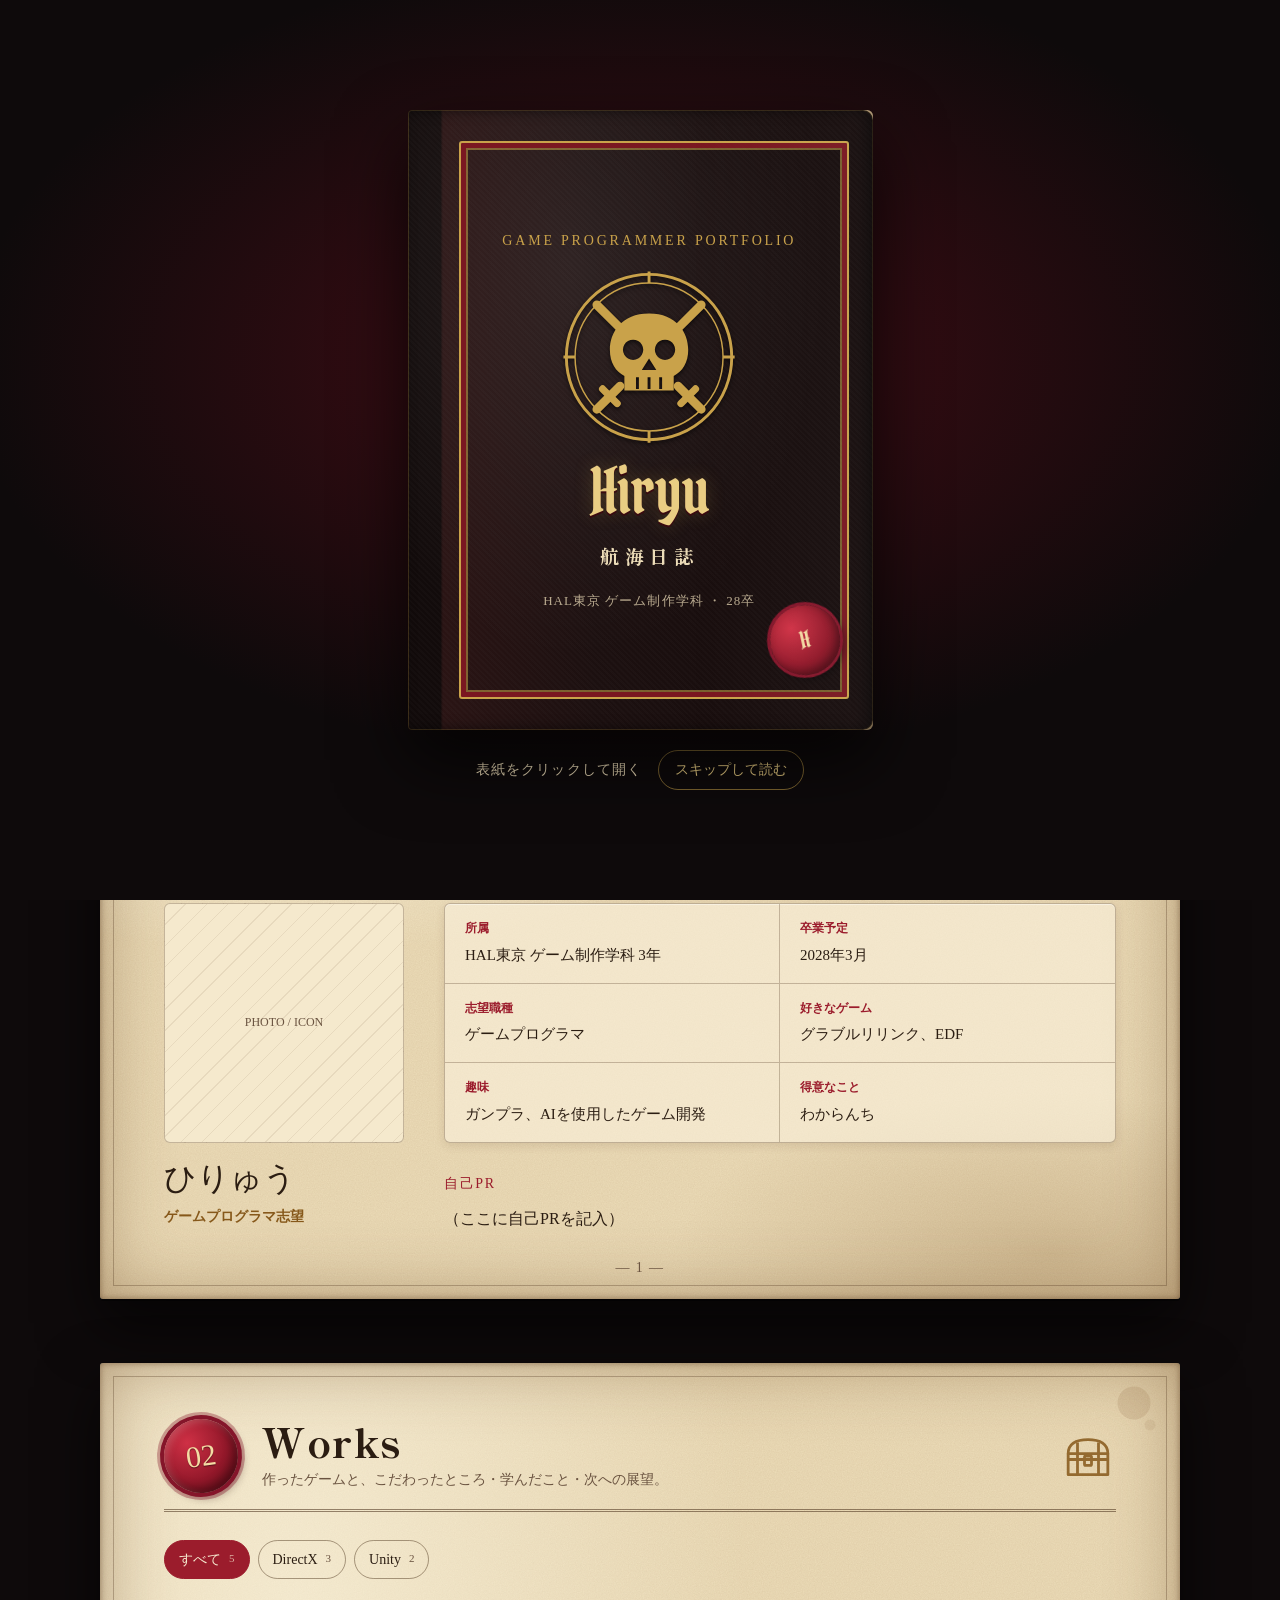
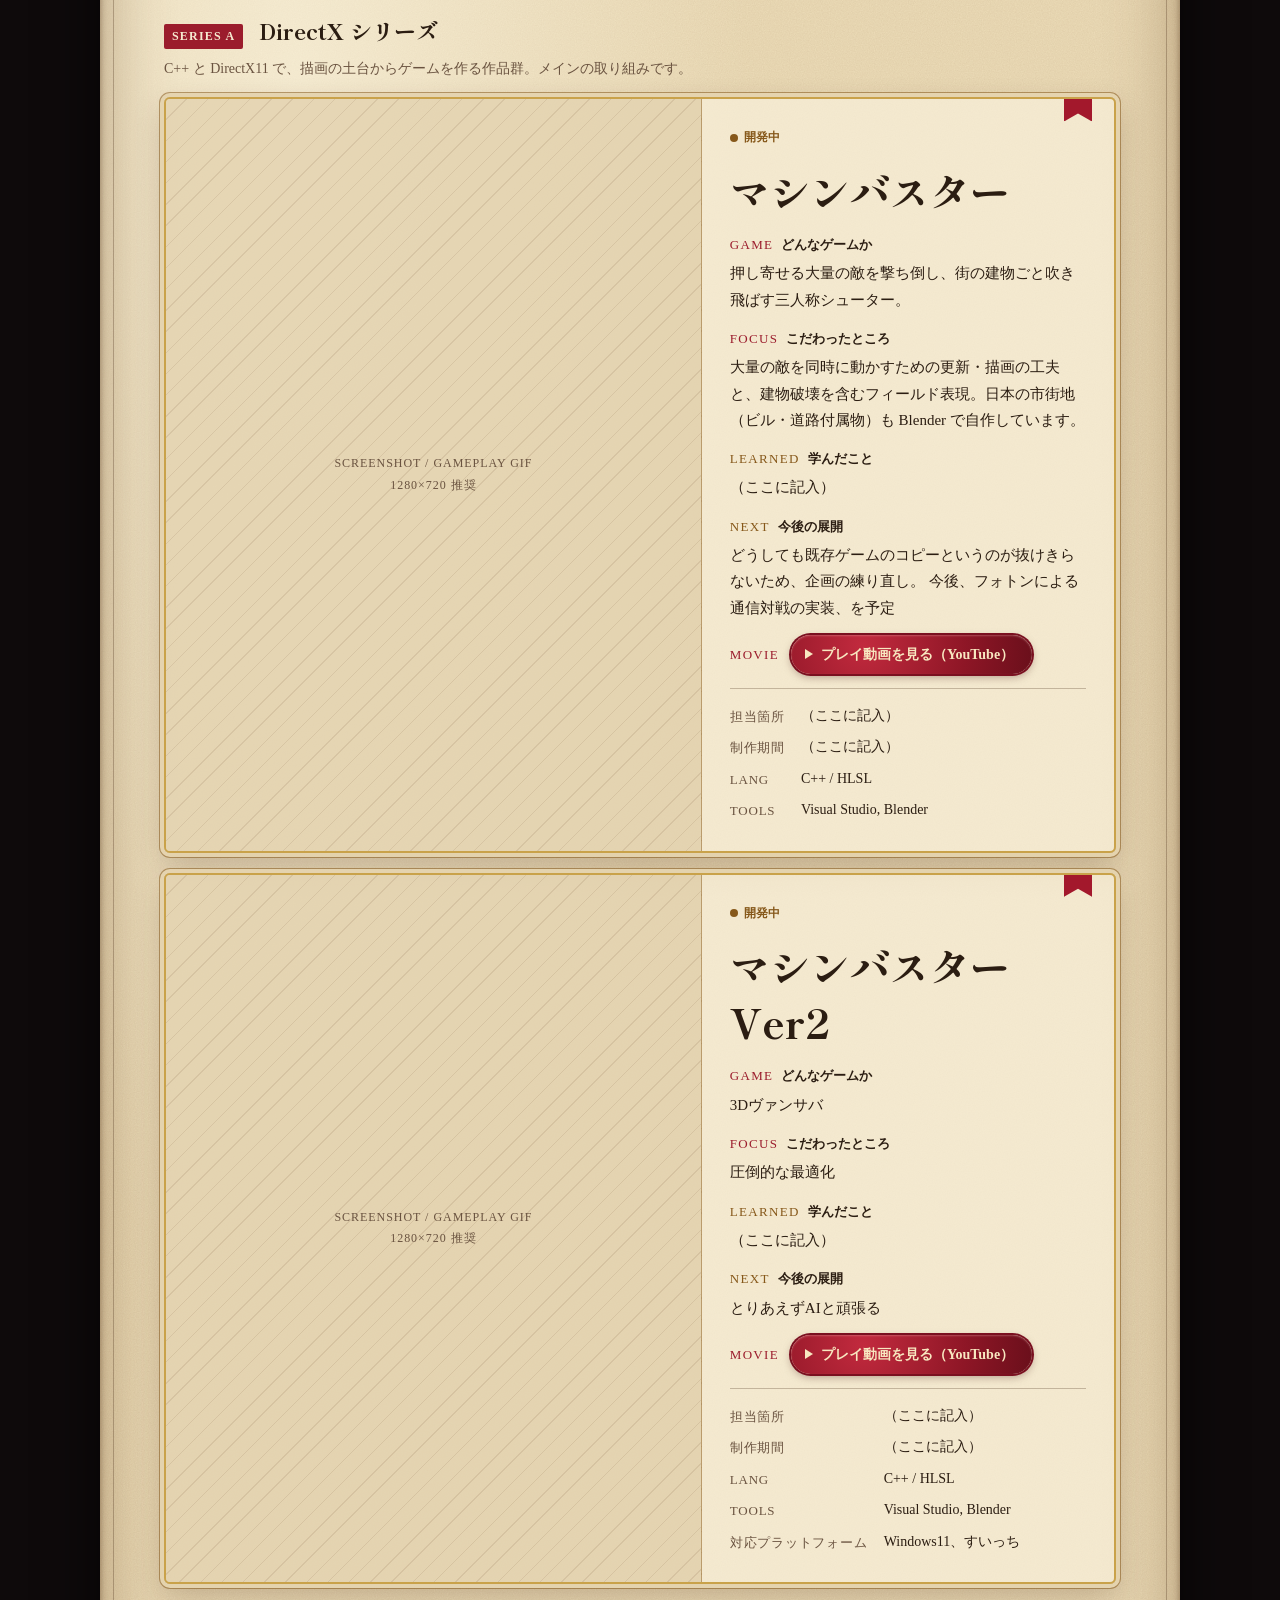
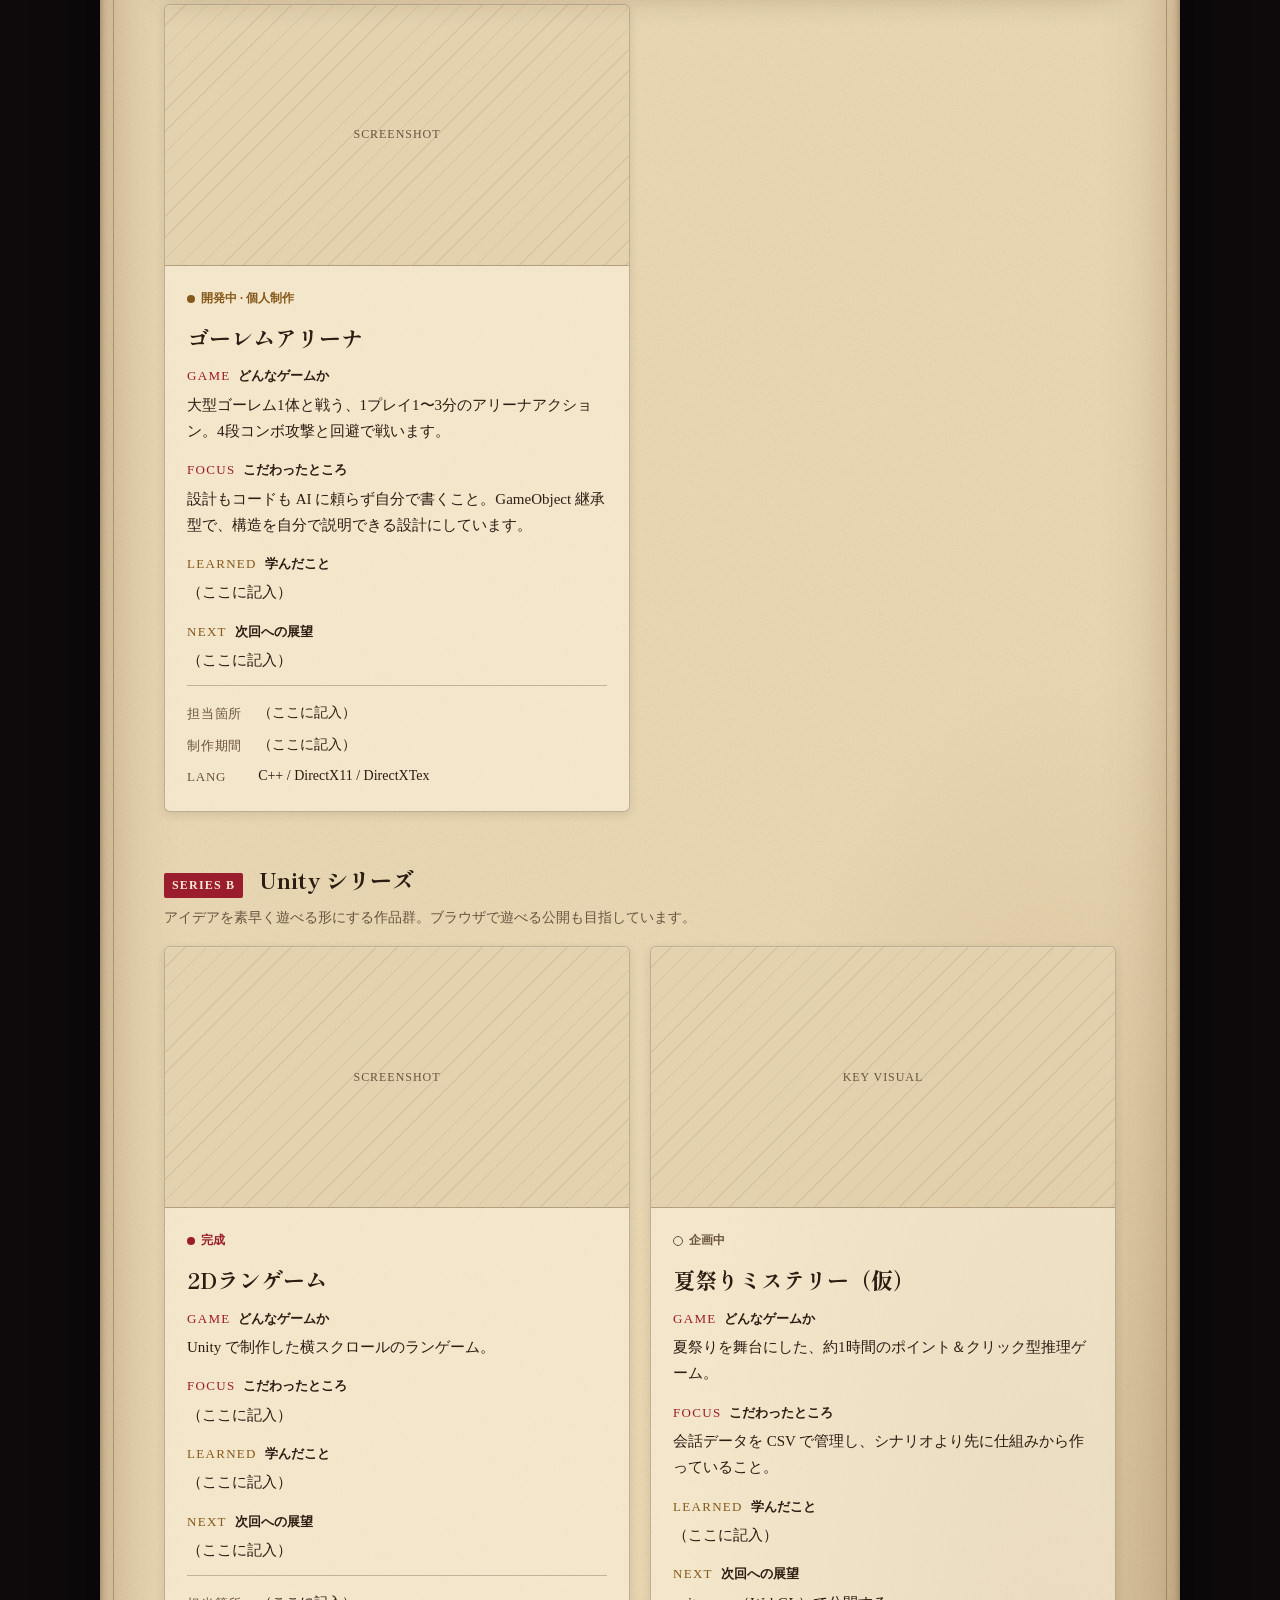
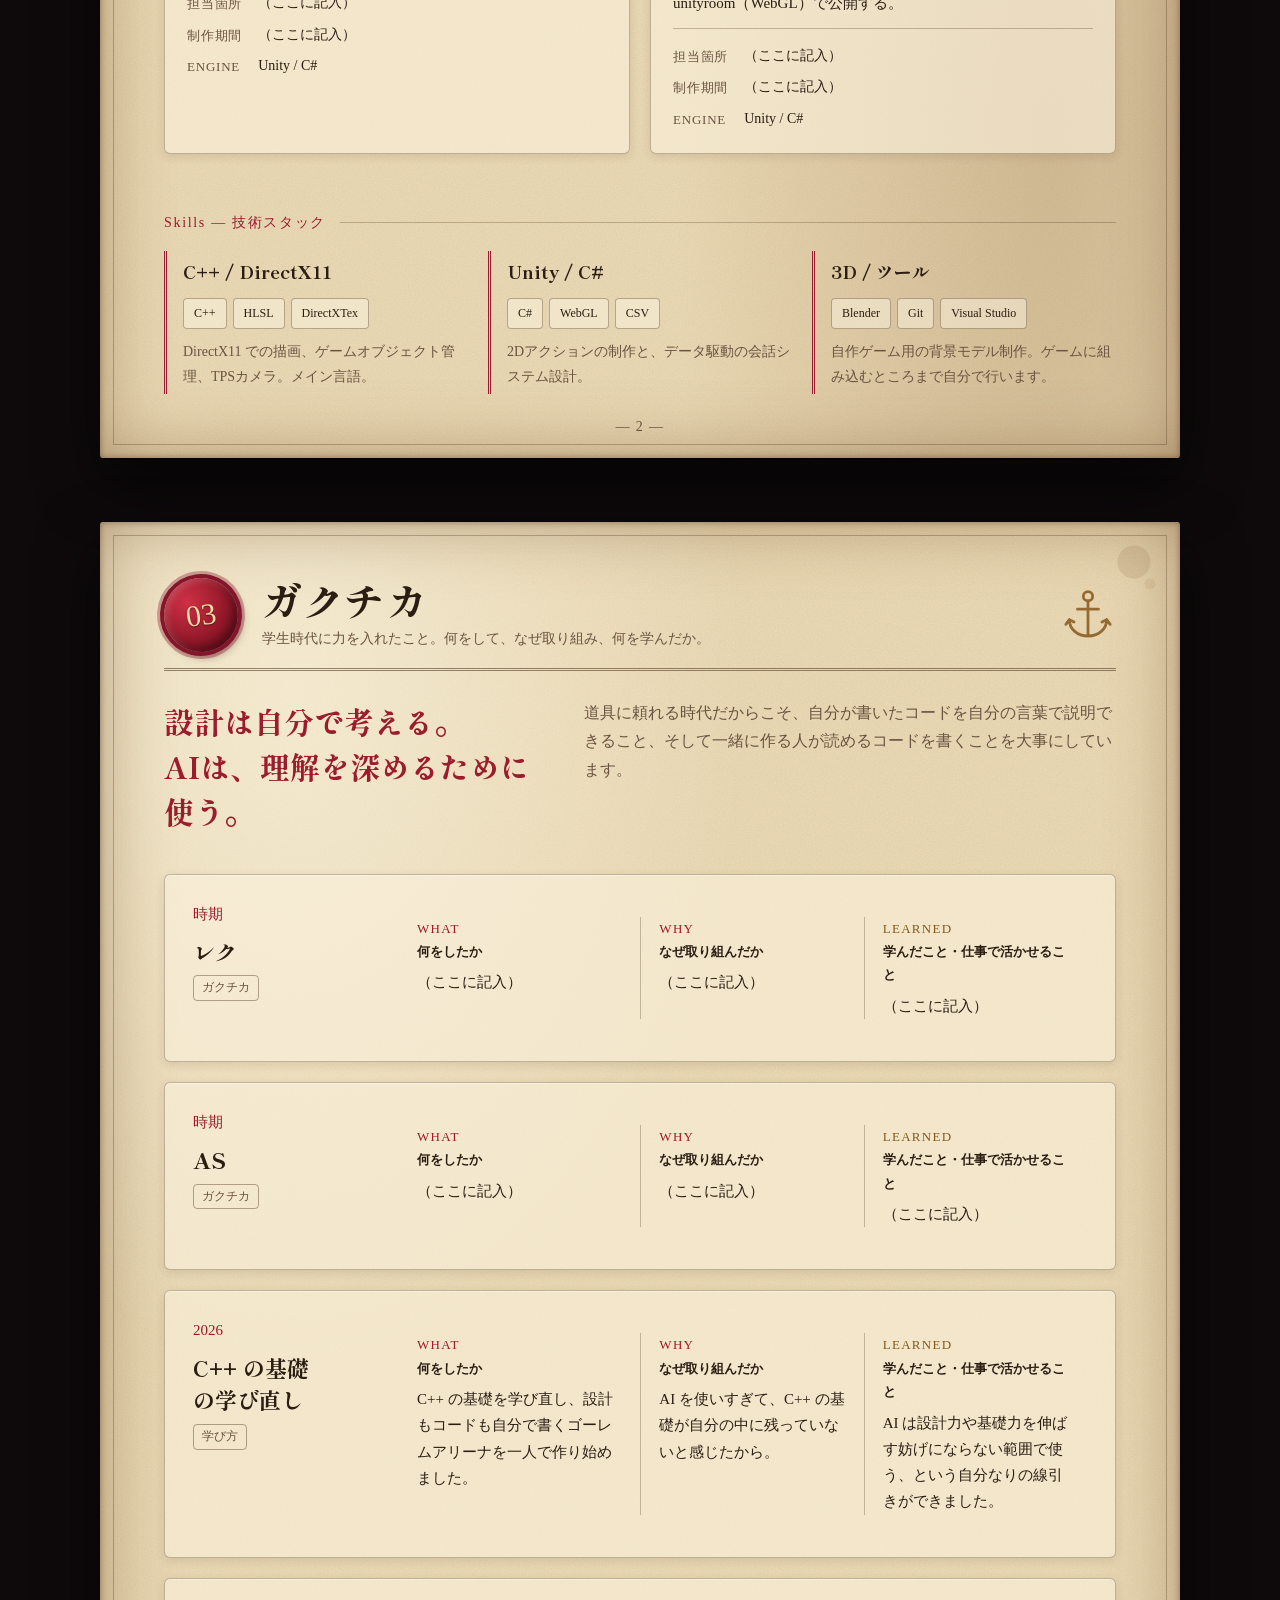
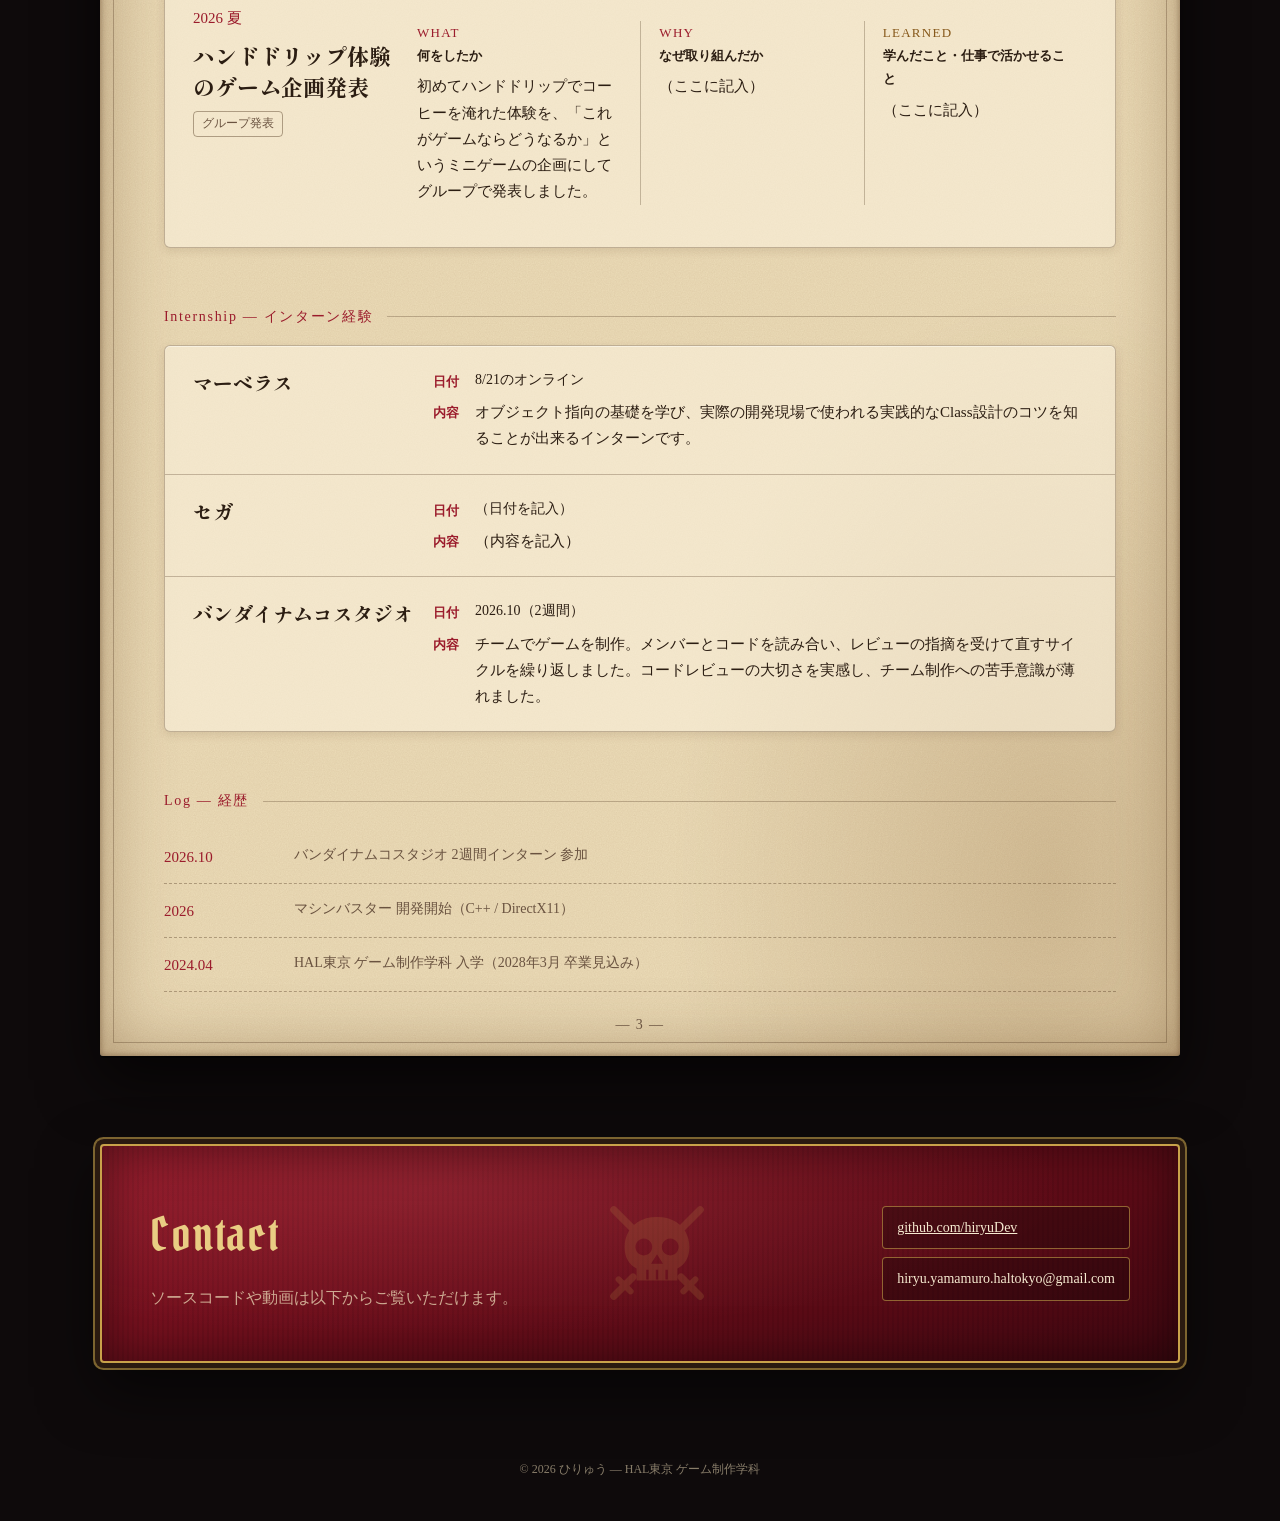
==== index.html @ b826a925 "Add files via upload" ====
<!doctype html><html lang="ja"><head><meta charset="utf-8"><title>ひりゅう Portfolio</title><meta name=viewport content="width=device-width,initial-scale=1,viewport-fit=cover"><style>:root{color-scheme:light;box-sizing:border-box;padding-top:env(safe-area-inset-top,0px);padding-bottom:env(safe-area-inset-bottom,0px)}html{scroll-padding-top:env(safe-area-inset-top,0px)}body{margin:0;padding:0;font:14px -apple-system,BlinkMacSystemFont,sans-serif;background:#fff;color:#000}img{max-width:100%}[hidden]:not([hidden=until-found i]){display:none!important}</style></head><body>

<link rel="preconnect" href="https://fonts.googleapis.com">
<link rel="stylesheet" href="https://fonts.googleapis.com/css2?family=Shippori+Mincho+B1:wght@700;800&amp;family=Zen+Old+Mincho:wght@400;700&amp;family=IM+Fell+English:ital@0;1&amp;family=IM+Fell+English+SC&amp;family=Pirata+One&amp;display=swap">
<style>
/* Layout: pirate logbook — dark cabin, parchment chapter pages, wax-seal numbers; was: debug-viewport spec sheet — wireframe hero, Works grouped by series with filter tabs, Works as ゲーム/こだわり/学び/展望, ガクチカ as 何を/なぜ/学び cards */
:root{
  --bg:#eef0f3; --surface:#ffffff; --fg:#14182a; --muted:#5b6175; --line:#d3d7e0;
  --accent:#2b3bd6; --signal:#e8590c; --grid:rgba(43,59,214,.07);
  --display:"Dela Gothic One","Hiragino Sans","Yu Gothic",sans-serif;
  --body:"Zen Kaku Gothic New","Hiragino Sans","Yu Gothic",sans-serif;
  --mono:"JetBrains Mono",ui-monospace,Menlo,Consolas,monospace;
}
*{box-sizing:border-box}
body{background:var(--bg);color:var(--fg);font-family:var(--body);font-size:16px;line-height:1.8;
  background-image:linear-gradient(var(--grid) 1px,transparent 1px),linear-gradient(90deg,var(--grid) 1px,transparent 1px);
  background-size:32px 32px}
.wrap{max-width:1080px;margin:0 auto;padding-left:max(16px,env(safe-area-inset-left,0px));padding-right:max(16px,env(safe-area-inset-right,0px))}
a{color:var(--accent)}
:focus-visible{outline:2px solid var(--signal);outline-offset:3px}
h1,h2,h3{text-wrap:balance;margin:0}
.label{font-family:var(--mono);font-size:12px;letter-spacing:.12em;text-transform:uppercase;color:var(--muted)}

nav{position:sticky;top:env(safe-area-inset-top,0px);z-index:5;background:color-mix(in srgb,var(--bg) 88%,transparent);backdrop-filter:blur(8px);border-bottom:1px solid var(--line)}
body::before{content:"";position:fixed;inset:0 0 auto;height:env(safe-area-inset-top,0px);z-index:10;background:var(--bg)}
nav .wrap{display:flex;justify-content:space-between;align-items:center;gap:16px;padding-block:12px}
nav .mark{font-family:var(--display);font-size:18px}
nav ul{display:flex;gap:20px;list-style:none;margin:0;padding:0;font-size:14px;flex-wrap:wrap}
nav a{color:var(--fg);text-decoration:none}
nav a:hover{color:var(--accent)}

.hero .wrap{display:grid;grid-template-columns:1.2fr 1fr;gap:32px;align-items:center;padding-block:64px 48px}
.hero h1{font-family:var(--display);font-weight:400;font-size:clamp(56px,10vw,112px);line-height:1;letter-spacing:.02em}
.hero .role{font-size:clamp(18px,2.4vw,22px);font-weight:700;margin-top:20px}
.hero .role em{font-style:normal;color:var(--signal)}
.hero p.lead{color:var(--muted);max-width:34em;margin:16px 0 0}
.hero .meta{display:flex;flex-wrap:wrap;gap:8px;margin-top:24px}
.chip{font-family:var(--mono);font-size:12px;padding:4px 10px;border:1px solid var(--line);border-radius:4px;background:var(--surface);color:var(--fg)}
.viewport{position:relative;aspect-ratio:1/1;max-width:100%;border:1px solid var(--line);background:var(--surface);border-radius:6px;overflow:hidden}
.viewport canvas{width:100%;height:100%;display:block}
.viewport .hud{position:absolute;inset:10px 12px auto;display:flex;justify-content:space-between;font-family:var(--mono);font-size:11px;color:var(--muted)}
.viewport .hud b{color:var(--signal);font-weight:600}

/* about */
.about{display:grid;grid-template-columns:240px 1fr;gap:40px;align-items:start}
.about-id{display:flex;flex-direction:column;gap:6px;min-width:0}
.avatar{aspect-ratio:1/1;max-width:100%;border:1px solid var(--line);border-radius:6px;background:repeating-linear-gradient(135deg,transparent 0 14px,var(--grid) 14px 15px),var(--surface);display:grid;place-items:center;color:var(--muted);font-family:var(--mono);font-size:12px;margin-bottom:10px}
.about-name{font-family:var(--display);font-size:32px;line-height:1.2}
.about-sub{font-size:14px;color:var(--signal);font-weight:700}
.about-body{display:flex;flex-direction:column;gap:28px;min-width:0}
dl.profile{display:grid;grid-template-columns:repeat(2,1fr);gap:0;margin:0;background:var(--surface);border:1px solid var(--line);border-radius:6px}
dl.profile div{padding:14px 20px;border-bottom:1px solid var(--line);min-width:0}
dl.profile div:nth-child(odd){border-right:1px solid var(--line)}
dl.profile div:nth-last-child(-n+2){border-bottom:0}
dl.profile dt{font-size:12px;font-weight:700;color:var(--accent);margin-bottom:2px}
dl.profile dd{margin:0;font-size:15px}
.pr .label{margin-bottom:8px}
.pr p{margin:0;max-width:40em;font-size:16px;line-height:1.9}
@media (max-width:820px){.about{grid-template-columns:1fr;gap:24px}.about-id{flex-direction:row;flex-wrap:wrap;align-items:center;gap:6px 16px}.avatar{width:96px;margin:0}}
@media (max-width:540px){dl.profile{grid-template-columns:1fr}dl.profile div:nth-child(odd){border-right:0}dl.profile div:nth-last-child(2){border-bottom:1px solid var(--line)}}

/* top-level split: two halves of the page */
.part{padding-block:64px 24px}
.part-head{display:grid;grid-template-columns:auto 1fr;gap:4px 20px;align-items:end;margin-bottom:28px;border-bottom:2px solid var(--fg);padding-bottom:12px}
.part-head .no{grid-row:span 2;font-family:var(--display);font-size:clamp(44px,7vw,72px);line-height:.9;color:var(--accent)}
.part-head h2{font-family:var(--display);font-weight:400;font-size:clamp(28px,4vw,40px);line-height:1.1}
.part-head p{margin:0;color:var(--muted);font-size:14px}

/* series filter */
.tabs{display:flex;flex-wrap:wrap;gap:8px;margin-bottom:32px}
.tabs button{font:inherit;font-size:14px;cursor:pointer;padding:6px 14px;border-radius:999px;border:1px solid var(--line);background:var(--surface);color:var(--fg);display:inline-flex;gap:8px;align-items:center}
.tabs button .n{font-family:var(--mono);font-size:11px;color:var(--muted)}
.tabs button[aria-pressed="true"]{background:var(--fg);color:var(--bg);border-color:var(--fg)}
.tabs button[aria-pressed="true"] .n{color:var(--bg);opacity:.7}

.series{margin-bottom:48px}
.series-head{display:flex;flex-wrap:wrap;align-items:baseline;gap:6px 16px;margin-bottom:16px}
.series-head .code{font-family:var(--mono);font-size:12px;font-weight:600;color:var(--bg);background:var(--accent);padding:2px 8px;border-radius:3px;letter-spacing:.08em}
.series-head h3{font-size:22px;font-weight:700}
.series-head p{margin:0;color:var(--muted);font-size:14px;flex-basis:100%}

.shot{aspect-ratio:16/9;max-width:100%;background:repeating-linear-gradient(135deg,transparent 0 14px,var(--grid) 14px 15px),var(--bg);
  display:grid;place-items:center;color:var(--muted);font-family:var(--mono);font-size:12px;text-align:center;border-bottom:1px solid var(--line)}
.featured{display:grid;grid-template-columns:1.3fr 1fr;background:var(--surface);border:1px solid var(--line);border-radius:6px;overflow:hidden;margin-bottom:20px}
.featured .shot{aspect-ratio:auto;min-height:280px;border-bottom:0;border-right:1px solid var(--line)}
.featured .body{padding:28px;display:flex;flex-direction:column;gap:14px;min-width:0}
.status{display:inline-flex;align-items:center;gap:6px;font-family:var(--mono);font-size:12px;color:var(--signal)}
.status::before{content:"";width:8px;height:8px;border-radius:50%;background:var(--signal)}
.status.done{color:var(--accent)} .status.done::before{background:var(--accent)}
.status.plan{color:var(--muted)} .status.plan::before{background:transparent;border:1.5px solid var(--muted)}
.work h4{font-size:22px;font-weight:700;line-height:1.4;margin:0}
.featured h4{font-family:var(--display);font-weight:400;font-size:clamp(30px,4vw,40px)}
.work p{margin:0;color:var(--muted)}
dl.spec{display:flex;flex-direction:column;gap:6px;margin:0;font-size:14px;border-top:1px solid var(--line);padding-top:14px}
dl.spec>div{display:grid;grid-template-columns:72px 1fr;gap:16px}
dl.spec dt{font-family:var(--mono);font-size:12px;color:var(--muted);padding-top:2px}
dl.spec dd{margin:0;min-width:0}
dl.story{display:grid;gap:14px;margin:0}
dl.story dt,.flow dt{display:flex;align-items:baseline;gap:8px;margin-bottom:4px}
dl.story .en,.flow .en{font-family:var(--mono);font-size:11px;letter-spacing:.12em;color:var(--accent)}
dl.story .jp,.flow .jp{font-size:13px;font-weight:700;color:var(--fg)}
dl.story dd{margin:0;font-size:15px;line-height:1.75;color:var(--fg)}
dl.story div:nth-child(3) .en,dl.story div:nth-child(4) .en{color:var(--signal)}
.movie{display:flex;align-items:center;gap:12px;flex-wrap:wrap;min-width:0}
.movie-label{font-family:var(--mono);font-size:11px;letter-spacing:.12em;color:var(--accent)}
.yt-url{font-family:var(--mono);font-size:13px;color:var(--muted);overflow-wrap:anywhere;min-width:0}
.yt-link{display:inline-flex;align-items:center;gap:8px;font-size:14px;font-weight:700;text-decoration:none;color:#fff;background:var(--signal);padding:7px 14px;border-radius:6px}
.yt-link::before{content:"";width:0;height:0;border-left:8px solid currentColor;border-top:5px solid transparent;border-bottom:5px solid transparent}
.yt-link:hover{filter:brightness(1.08)}
body:not(.editing) .movie.empty{display:none}
body:not(.editing) .movie.has-url .yt-url{display:none}
body.editing .yt-link{display:none}
.card .body .movie{margin-top:auto}
.card .body .movie + dl.spec{margin-top:0}
.grid{display:grid;grid-template-columns:repeat(2,1fr);gap:20px}
.card{background:var(--surface);border:1px solid var(--line);border-radius:6px;overflow:hidden;display:flex;flex-direction:column}
.card .body{padding:22px;display:flex;flex-direction:column;gap:12px;flex:1;min-width:0}
.card .body dl.spec{margin-top:auto}

.skills{display:grid;grid-template-columns:repeat(3,1fr);gap:20px;margin-top:8px}
.skill{border-left:3px solid var(--accent);padding:4px 0 4px 16px}
.skill h3{font-size:18px;font-weight:700}
.skill .tags{display:flex;flex-wrap:wrap;gap:6px;margin:10px 0}
.skill p{margin:0;font-size:14px;color:var(--muted)}
.sub-label{margin:56px 0 16px}

/* experience */
.stance{display:grid;grid-template-columns:1fr 1.4fr;gap:40px;align-items:start;margin-bottom:40px}
.stance blockquote{margin:0;font-family:var(--display);font-size:clamp(22px,3vw,30px);line-height:1.5}
.stance blockquote span{color:var(--signal)}
.stance p{margin:0;max-width:38em;color:var(--muted)}
.exp-list{display:grid;gap:20px}
.exp{background:var(--surface);border:1px solid var(--line);border-radius:6px;padding:26px 28px;display:grid;grid-template-columns:200px 1fr;gap:24px}
.exp .head{display:flex;flex-direction:column;gap:8px;min-width:0}
.exp .head time{font-family:var(--mono);font-size:13px;color:var(--accent);font-variant-numeric:tabular-nums}
.exp .head h3{font-size:22px;font-weight:700;line-height:1.45}
.exp .head .tag{align-self:flex-start;font-size:12px;color:var(--muted);border:1px solid var(--line);border-radius:4px;padding:1px 8px}
.flow{display:grid;grid-template-columns:repeat(3,1fr);gap:0;min-width:0}
.flow div{padding:0 18px;border-left:1px solid var(--line);min-width:0}
.flow div:first-child{padding-left:0;border-left:0}
.flow dt{flex-direction:column;gap:0;margin-bottom:6px}
.flow div:last-child .en{color:var(--signal)}
.flow dd{margin:0;font-size:15px;line-height:1.75}

ul.interns{list-style:none;margin:0;padding:0;background:var(--surface);border:1px solid var(--line);border-radius:6px}
li.intern{display:grid;grid-template-columns:220px 1fr;gap:20px;padding:22px 28px;border-top:1px solid var(--line)}
li.intern:first-child{border-top:0}
li.intern h3{font-size:20px;font-weight:700;line-height:1.45}
li.intern dl{display:flex;flex-direction:column;gap:6px;margin:0;min-width:0}
li.intern dl>div{display:grid;grid-template-columns:3em 1fr;gap:16px}
li.intern dt{font-size:13px;font-weight:700;color:var(--accent);padding-top:2px}
li.intern dd{margin:0;font-size:15px;line-height:1.75;min-width:0}
li.intern dl div:first-child dd{font-family:var(--mono);font-size:14px;font-variant-numeric:tabular-nums}
@media (max-width:820px){li.intern{grid-template-columns:1fr;gap:8px;padding:20px}}

ol.log{list-style:none;margin:0;padding:0;font-size:15px}
ol.log li{display:grid;grid-template-columns:110px 1fr;gap:20px;padding:12px 0;border-bottom:1px dashed var(--line)}
ol.log time{font-family:var(--mono);font-size:13px;color:var(--accent);font-variant-numeric:tabular-nums;padding-top:2px}
ol.log span{color:var(--muted);font-size:14px}

.contact{background:var(--fg);color:var(--bg);border-radius:6px;padding:40px;display:grid;grid-template-columns:1fr auto;gap:24px;align-items:center}
.contact h2{font-family:var(--display);font-weight:400;font-size:clamp(26px,4vw,34px)}
.contact p{margin:8px 0 0;opacity:.75}
.contact .links{display:flex;flex-direction:column;gap:8px;font-family:var(--mono);font-size:14px}
.contact .links span{border:1px solid color-mix(in srgb,var(--bg) 35%,transparent);padding:8px 14px;border-radius:4px;user-select:all}
#contact{padding-block:56px}
/* in-place editor */
.editbar{position:fixed;right:calc(16px + env(safe-area-inset-right,0px));bottom:calc(16px + env(safe-area-inset-bottom,0px));z-index:20;display:flex;align-items:center;gap:8px;flex-wrap:wrap;justify-content:flex-end;max-width:calc(100% - 32px);background:var(--surface);border:1px solid var(--line);border-radius:8px;padding:8px;box-shadow:0 6px 24px rgba(0,0,0,.15)}
.editbar button{font:inherit;font-size:14px;font-weight:700;cursor:pointer;border-radius:6px;padding:7px 14px;border:1px solid var(--line);background:var(--bg);color:var(--fg)}
.editbar button.primary{background:var(--accent);border-color:var(--accent);color:#fff}
.editbar button:disabled{opacity:.5;cursor:default}
.editbar .msg{font-size:13px;color:var(--muted);padding:0 6px}
body.editing [data-ed]{outline:1px dashed color-mix(in srgb,var(--accent) 55%,transparent);outline-offset:2px;border-radius:2px;cursor:text}
body.editing [data-ed]:hover{background:color-mix(in srgb,var(--accent) 8%,transparent)}
body.editing [data-ed]:focus{outline:2px solid var(--signal);background:var(--surface)}
body.editing [data-ed]:empty{display:inline-block;min-width:4em;min-height:1.4em}
body.editing [data-item]{cursor:pointer}
body.editing .ed-sel{outline:2px solid var(--accent)!important;outline-offset:4px;border-radius:4px}
.ed-tool{position:absolute;z-index:30;display:flex;flex-wrap:wrap;gap:4px;align-items:center;background:var(--fg);color:var(--bg);border-radius:6px;padding:4px;box-shadow:0 4px 16px rgba(0,0,0,.25);font-size:12px;max-width:calc(100vw - 16px)}
.ed-tool .t{padding:0 6px;font-weight:700}
.ed-tool button{font:inherit;font-size:12px;font-weight:700;cursor:pointer;border:0;border-radius:4px;padding:5px 9px;background:color-mix(in srgb,var(--bg) 20%,transparent);color:var(--bg)}
.ed-tool button:disabled{opacity:.35;cursor:default}
.ed-tool button.del{background:#d6336c;color:#fff}
.ed-add{font:inherit;font-size:13px;font-weight:700;cursor:pointer;border:1.5px dashed var(--accent);color:var(--accent);background:var(--surface);border-radius:6px;padding:6px 12px;justify-self:start;align-self:start;line-height:1.4}
.ed-add:hover{background:color-mix(in srgb,var(--accent) 8%,var(--surface))}
footer{padding-block:32px;font-family:var(--mono);font-size:12px;color:var(--muted)}

@media (max-width:820px){
  .hero .wrap,.featured,.stance,.contact,.exp{grid-template-columns:1fr}
  .featured .shot{border-right:0;border-bottom:1px solid var(--line);min-height:200px}
  .grid,.skills{grid-template-columns:1fr}
  .viewport{max-width:360px}
  .exp{gap:16px}
}
@media (max-width:600px){
  .flow{grid-template-columns:1fr;gap:14px}
  .flow div{padding:0 0 0 14px;border-left:2px solid var(--line)}
  .flow div:first-child{padding-left:14px;border-left:2px solid var(--line)}
}
@media (max-width:480px){
  nav ul{display:none}
  ol.log li{grid-template-columns:1fr;gap:2px}
  .contact{padding:28px 20px}
  .exp{padding:22px 20px}
}

/* ===================== LOGBOOK THEME =====================
   Layout: a dark captain's cabin; each chapter is a parchment page laid on it.
   Gold is kept for frames and seals, crimson for wax and the one loud accent. */
:root{
  --night:#0e0a0b; --wood:#1b1212; --crimson:#7a1020; --wax:#a3182c;
  --gold:#c9a24a; --gold-hi:#e9cd83;
  --parch:#ecdcb8; --parch-hi:#f6ead0; --ink:#2b1d12; --ink-soft:#6a5340;
  --bg:#e3cfa6; --surface:#f5e9cd; --fg:var(--ink); --muted:var(--ink-soft);
  --line:rgba(70,45,22,.28); --accent:#9b1c2c; --signal:#86581a; --grid:rgba(90,58,26,.09);
  --display:"Shippori Mincho B1","Hiragino Mincho ProN","Yu Mincho",serif;
  --body:"Zen Old Mincho","Hiragino Mincho ProN","Yu Mincho",serif;
  --mono:"IM Fell English","Iowan Old Style","Times New Roman",serif;
  --fell:"IM Fell English SC","IM Fell English","Times New Roman",serif;
  --pirate:"Pirata One","IM Fell English SC",serif;
  --noise:url("data:image/svg+xml;utf8,<svg xmlns='http://www.w3.org/2000/svg' width='220' height='220'><filter id='n'><feTurbulence type='fractalNoise' baseFrequency='.85' numOctaves='2' stitchTiles='stitch'/><feColorMatrix values='0 0 0 0 .35 0 0 0 0 .22 0 0 0 0 .1 0 0 0 .16 0'/></filter><rect width='100%' height='100%' filter='url(%23n)'/></svg>");
  --wheel:url("data:image/svg+xml;utf8,<svg xmlns='http://www.w3.org/2000/svg' viewBox='0 0 100 100'><g fill='none' stroke='black' stroke-width='7'><circle cx='50' cy='50' r='28'/><circle cx='50' cy='50' r='8'/></g><g stroke='black' stroke-width='6' stroke-linecap='round'><path d='M50 6V94M6 50H94M19 19L81 81M81 19L19 81'/></g></svg>");
  --rose:url("data:image/svg+xml;utf8,<svg xmlns='http://www.w3.org/2000/svg' viewBox='0 0 100 100'><g fill='none' stroke='black' stroke-width='1.5'><circle cx='50' cy='50' r='46'/><circle cx='50' cy='50' r='40'/></g><path d='M50 4L56 44L96 50L56 56L50 96L44 56L4 50L44 44Z'/><path transform='rotate(45 50 50)' d='M50 22L53 47L78 50L53 53L50 78L47 53L22 50L47 47Z'/></svg>");
  --jolly:url("data:image/svg+xml;utf8,<svg xmlns='http://www.w3.org/2000/svg' viewBox='0 0 100 100'><g stroke='black' stroke-width='6' stroke-linecap='round'><path d='M30 70L14 86M70 30L86 14M70 70L86 86M30 30L14 14'/></g><g stroke='black' stroke-width='5' stroke-linecap='round'><path d='M18 72L28 82M82 72L72 82'/></g><path fill-rule='evenodd' d='M50 20C31 20 23 33 23 45c0 9 4 15 10 18v10h34V63c6-3 10-9 10-18 0-12-8-25-27-25zM39 38a7 7 0 1 0 .01 0zM61 38a7 7 0 1 0 .01 0zM50 51l-5 8h10zM41 64h2v8h-2zM49 64h2v8h-2zM57 64h2v8h-2z'/></svg>");
  color-scheme:dark;
}
body{
  background:
    radial-gradient(ellipse 80% 50% at 50% -5%,rgba(122,16,32,.55),transparent 70%),
    radial-gradient(ellipse 60% 40% at 100% 100%,rgba(122,16,32,.28),transparent 70%),
    var(--night);
  background-attachment:fixed;
  color:var(--fg);font-family:var(--body);
}
body.cover-on{overflow:hidden}
::selection{background:rgba(155,28,44,.25)}

/* parchment pages */
.hero,.part{padding-left:max(16px,env(safe-area-inset-left,0px));padding-right:max(16px,env(safe-area-inset-right,0px));counter-increment:folio}
main{counter-reset:folio}
.hero{padding-block:40px 8px}
.part{padding-block:32px}
.hero>.wrap,.part>.wrap{
  position:relative;max-width:1080px;margin:0 auto;
  padding:clamp(28px,5vw,56px) clamp(20px,5vw,64px) clamp(44px,6vw,64px);
  background:
    radial-gradient(ellipse 60% 45% at 18% 8%,rgba(255,250,232,.55),transparent 70%),
    radial-gradient(ellipse 50% 40% at 88% 92%,rgba(120,78,30,.22),transparent 70%),
    radial-gradient(circle at right 46px top 40px,rgba(110,62,24,.12) 0 16px,transparent 17px),
    radial-gradient(circle at right 30px top 62px,rgba(110,62,24,.08) 0 5px,transparent 6px),
    var(--noise),var(--parch);
  border-radius:3px;
  box-shadow:inset 0 0 70px rgba(98,60,22,.42),inset 0 0 6px rgba(70,40,15,.5),0 24px 60px rgba(0,0,0,.65),0 2px 0 rgba(0,0,0,.4);
  outline:1px solid rgba(70,45,22,.3);outline-offset:-14px;
}
.part>.wrap::after{content:"— " counter(folio) " —";position:absolute;left:0;right:0;bottom:18px;text-align:center;font-family:var(--fell);font-size:14px;color:var(--ink-soft);letter-spacing:.1em}
h1,h2,h3,h4{font-family:var(--display)}

/* nav: a strip of the sea chart */
nav{background:linear-gradient(#1f1514,#140e0e);border-bottom:1px solid rgba(201,162,74,.55);box-shadow:0 1px 0 #000,0 6px 20px rgba(0,0,0,.5);backdrop-filter:none}
body::before{background:#1f1514}
nav .mark{font-family:var(--pirate);font-size:24px;color:var(--gold-hi);letter-spacing:.06em;display:inline-flex;align-items:center;gap:10px}
nav .mark::before{content:"";width:22px;height:22px;background:var(--gold);-webkit-mask:var(--wheel) center/contain no-repeat;mask:var(--wheel) center/contain no-repeat}
nav ul{gap:0;font-family:var(--body)}
nav li{display:flex;align-items:center}
nav li+li::before{content:"";width:26px;border-top:1px dashed rgba(201,162,74,.5);margin:0 6px}
nav a{color:var(--parch);display:inline-flex;align-items:center;gap:6px;padding:4px 2px}
nav a::before{content:"";width:7px;height:7px;border:1.5px solid var(--gold);transform:rotate(45deg);transition:background .2s}
nav a:hover{color:var(--gold-hi)} nav a:hover::before{background:var(--wax)}

/* hero = title page */
.hero .wrap{gap:clamp(24px,4vw,48px)}
.hero h1{font-family:var(--display);font-weight:800;letter-spacing:.04em;color:var(--ink)}
.hero h1::after{content:"";display:block;width:min(260px,70%);height:10px;margin-top:14px;background:linear-gradient(90deg,var(--wax),var(--wax) 60%,transparent);clip-path:polygon(0 30%,100% 0,96% 100%,2% 80%);opacity:.85}
.hero .role{font-family:var(--display);font-weight:700;color:var(--ink)}
.hero .role em{color:var(--accent)}
.hero p.lead{color:var(--ink-soft)}
.hero .label{font-family:var(--fell);letter-spacing:.14em;color:var(--accent);font-size:14px;text-transform:none}
.viewport{background:radial-gradient(circle at 50% 45%,rgba(255,248,226,.6),transparent 70%),rgba(244,232,204,.5);border:1px solid rgba(70,45,22,.4);border-radius:50%;box-shadow:inset 0 0 0 8px rgba(236,220,184,.9),inset 0 0 0 9px rgba(70,45,22,.35),inset 0 0 30px rgba(98,60,22,.3)}
.viewport .hud{inset:auto 0 14%;justify-content:center;gap:12px;font-family:var(--fell);font-size:12px}
.viewport::before{content:"";position:absolute;inset:6%;background:var(--ink-soft);opacity:.18;-webkit-mask:var(--rose) center/contain no-repeat;mask:var(--rose) center/contain no-repeat;pointer-events:none}

/* chapter heads: wax seal number + emblem */
.part-head{grid-template-columns:auto 1fr auto;border-bottom:3px double rgba(70,45,22,.55);padding-bottom:16px;column-gap:clamp(14px,3vw,24px)}
.part-head .no{width:clamp(56px,8vw,74px);aspect-ratio:1;border-radius:50%;display:grid;place-items:center;align-self:center;
  font-family:var(--fell);font-size:clamp(22px,3vw,30px);line-height:1;color:#f4dca4;text-shadow:0 1px 1px rgba(0,0,0,.45);
  background:radial-gradient(circle at 34% 30%,#cf3045,#93182a 55%,#5c0a15);
  box-shadow:0 0 0 4px #85152a,0 0 0 7px rgba(133,21,42,.35),3px 5px 10px rgba(40,10,10,.4),inset -4px -5px 10px rgba(0,0,0,.35),inset 3px 3px 7px rgba(255,190,190,.25);
  transform:rotate(-8deg);transition:transform .35s cubic-bezier(.3,1.6,.5,1)}
.part-head:hover .no{transform:rotate(4deg) scale(1.04)}
.part-head h2{font-family:var(--display);font-weight:800;color:var(--ink);letter-spacing:.04em}
.part-head p{color:var(--ink-soft)}
.part-head h2,.part-head p{grid-column:2}
.part-head .ico{grid-column:3;grid-row:1/span 2;width:clamp(40px,6vw,56px);height:clamp(40px,6vw,56px);color:var(--signal);opacity:.85;align-self:center;transition:transform .6s ease}
.part-head:hover .ico{transform:rotate(-14deg)}

/* tabs, chips, labels */
.label{font-family:var(--fell);font-size:14px;letter-spacing:.12em;color:var(--accent);text-transform:none}
.sub-label{display:flex;align-items:center;gap:14px}
.sub-label::after{content:"";flex:1;border-top:1px solid var(--line)}
.tabs button{font-family:var(--body);background:transparent;border:1px solid rgba(70,45,22,.45);color:var(--ink)}
.tabs button .n{font-family:var(--fell)}
.tabs button[aria-pressed="true"]{background:var(--accent);border-color:var(--accent);color:var(--parch-hi)}
.tabs button[aria-pressed="true"] .n{color:var(--parch-hi)}
.chip{font-family:var(--body);background:rgba(255,248,230,.45);border:1px solid rgba(70,45,22,.35);color:var(--ink)}

/* works */
.series-head .code{font-family:var(--fell);color:var(--parch-hi);background:var(--accent);letter-spacing:.1em;border-radius:2px}
.series-head h3{font-family:var(--display);font-weight:800}
.card,.exp,ul.interns,dl.profile{background:rgba(250,241,220,.62);border:1px solid rgba(70,45,22,.3);box-shadow:0 1px 0 rgba(255,255,255,.4) inset,0 3px 10px rgba(70,40,15,.12)}
.card{transition:transform .25s ease,box-shadow .25s ease}
.card:hover{transform:translateY(-3px);box-shadow:0 1px 0 rgba(255,255,255,.4) inset,0 10px 22px rgba(70,40,15,.2)}
.featured{position:relative;background:rgba(250,241,220,.7);border:2px solid var(--gold);box-shadow:0 0 0 4px rgba(236,220,184,.9),0 0 0 5px rgba(134,88,26,.55),0 12px 30px rgba(70,40,15,.25)}
.featured::before{content:"";position:absolute;top:-14px;right:22px;width:28px;height:36px;background:var(--wax);clip-path:polygon(0 0,100% 0,100% 100%,50% 78%,0 100%);box-shadow:0 2px 4px rgba(0,0,0,.3);z-index:1}
.shot{background:repeating-linear-gradient(135deg,transparent 0 14px,rgba(90,58,26,.1) 14px 15px),rgba(214,192,148,.5);color:var(--ink-soft);font-family:var(--fell);letter-spacing:.08em;border-color:rgba(70,45,22,.3)}
.featured .shot{border-color:rgba(134,88,26,.45)}
.featured h4{font-family:var(--display);font-weight:800}
.status{font-family:var(--body);font-weight:700}
dl.story .en,.flow .en,.movie-label{font-family:var(--fell);font-size:13px;letter-spacing:.1em}
dl.spec{display:grid;grid-template-columns:max-content 1fr;gap:6px 16px}
dl.spec>div{display:grid;grid-column:1/-1;grid-template-columns:subgrid;gap:16px}
dl.spec dt{font-family:var(--fell);font-size:13px;letter-spacing:.06em}
dl.spec>.ed-add,li.intern dl>.ed-add{grid-column:1/-1}
li.intern dl{display:grid;grid-template-columns:max-content 1fr;gap:6px 16px}
li.intern dl>div{display:grid;grid-column:1/-1;grid-template-columns:subgrid;gap:16px}
li.intern dl div:first-child dd{font-family:var(--body)}
.yt-url{font-family:var(--body)}
.yt-link{font-family:var(--body);color:#f8e7c0;background:radial-gradient(circle at 30% 25%,#c22a3e,#8e1626 60%,#6a0f1b);border-radius:999px;padding:7px 18px 7px 14px;box-shadow:0 0 0 2px #7a1020,0 3px 8px rgba(60,10,10,.35),inset 0 1px 2px rgba(255,200,200,.3);transition:transform .2s cubic-bezier(.3,1.6,.5,1)}
.yt-link:hover{filter:none;transform:rotate(-3deg) scale(1.04)}
.skill{border-left:3px double var(--accent)}
.skill h3{font-family:var(--display);font-weight:800}

/* experience */
.stance blockquote{font-family:var(--display);font-weight:800;color:var(--ink)}
.stance blockquote span{color:var(--accent)}
.exp .head time,ol.log time{font-family:var(--fell);font-size:15px;color:var(--accent)}
.exp .head h3,li.intern h3{font-family:var(--display);font-weight:800}
.exp .head .tag{font-family:var(--body);border-color:rgba(70,45,22,.4)}
ol.log li{border-bottom:1px dashed rgba(70,45,22,.35)}

/* contact = the captain's quarters: velvet, gold frame */
#contact{padding-left:max(16px,env(safe-area-inset-left,0px));padding-right:max(16px,env(safe-area-inset-right,0px))}
#contact>.wrap{padding:0;max-width:1080px}
.contact{position:relative;color:var(--parch-hi);border-radius:4px;padding:clamp(28px,5vw,48px);
  background:radial-gradient(ellipse at 30% 20%,rgba(255,120,130,.16),transparent 60%),repeating-linear-gradient(90deg,rgba(0,0,0,.07) 0 2px,transparent 2px 5px),linear-gradient(160deg,#8a1424,#5a0b16 70%,#3f0710);
  border:2px solid var(--gold);box-shadow:0 0 0 5px #2a1a10,0 0 0 7px rgba(201,162,74,.6),0 24px 60px rgba(0,0,0,.6),inset 0 0 50px rgba(0,0,0,.45)}
.contact::before{content:"";position:absolute;left:46%;top:50%;width:clamp(70px,12vw,120px);aspect-ratio:1;transform:translateY(-50%);background:var(--gold);opacity:.16;-webkit-mask:var(--jolly) center/contain no-repeat;mask:var(--jolly) center/contain no-repeat;pointer-events:none}
.contact h2{font-family:var(--pirate);font-size:clamp(34px,5vw,46px);color:var(--gold-hi);letter-spacing:.04em}
.contact p{color:var(--parch)}
.contact .links{position:relative;font-family:var(--body)}
.contact .links span{border:1px solid rgba(201,162,74,.6);background:rgba(20,8,8,.35);color:var(--parch-hi)}
footer{color:rgba(236,220,184,.55);font-family:var(--fell);text-align:center}
footer .wrap{padding-block:8px}

/* cover */
.cover{position:fixed;inset:0;z-index:50;display:grid;place-items:center;gap:20px;align-content:center;padding:max(16px,env(safe-area-inset-top,0px)) max(16px,env(safe-area-inset-right,0px)) max(16px,env(safe-area-inset-bottom,0px)) max(16px,env(safe-area-inset-left,0px));
  background:radial-gradient(ellipse 70% 60% at 50% 40%,rgba(122,16,32,.5),transparent 75%),var(--night);transition:opacity .5s ease .9s}
.cover.opening{opacity:0;pointer-events:none}
.cover[hidden]{display:none}
.book{position:relative;height:min(70vh,calc(82vw * 4 / 3),620px);aspect-ratio:3/4;perspective:1600px;border:0;padding:0;background:none;cursor:pointer;color:inherit;font:inherit}
.book-page{position:absolute;inset:0 0 0 2%;border-radius:2px 6px 6px 2px;background:var(--noise),radial-gradient(ellipse at 30% 20%,#f8ecd1,#e2cc9f);box-shadow:inset 0 0 40px rgba(98,60,22,.4);display:grid;place-items:center;text-align:center;color:var(--ink);font-family:var(--display);font-size:clamp(18px,3vh,24px);font-weight:800;letter-spacing:.12em}
.book-cover{position:absolute;inset:0;transform-origin:left center;transition:transform 1.1s cubic-bezier(.6,.05,.25,1);transform-style:preserve-3d;border-radius:4px 10px 10px 4px;
  background:radial-gradient(ellipse at 35% 25%,rgba(255,255,255,.08),transparent 60%),repeating-linear-gradient(45deg,rgba(255,255,255,.015) 0 2px,transparent 2px 4px),linear-gradient(90deg,#120b0b 0 7%,#2a1414 7.5%,#1c1010 40%,#140b0b);
  box-shadow:0 30px 70px rgba(0,0,0,.75),inset -6px 0 14px rgba(0,0,0,.6),inset 0 0 0 1px rgba(201,162,74,.25);
  display:flex;flex-direction:column;align-items:center;justify-content:center;gap:clamp(8px,1.8vh,16px);padding:10% 12% 10% 16%;text-align:center}
.book-cover::before{content:"";position:absolute;inset:5% 5% 5% 11%;border:2px solid var(--gold);border-radius:3px;box-shadow:inset 0 0 0 5px rgba(122,16,32,.9),inset 0 0 0 7px rgba(201,162,74,.55);pointer-events:none}
.book-cover::after{content:"";position:absolute;inset:0;border-radius:inherit;background:linear-gradient(90deg,transparent 60%,rgba(255,255,255,.04));pointer-events:none}
.book.opening .book-cover{transform:rotateY(-162deg)}
.book .emblem{width:52%;color:var(--gold);filter:drop-shadow(0 2px 2px rgba(0,0,0,.6))}
.book .c-kicker{font-family:var(--fell);color:var(--gold);letter-spacing:.2em;font-size:clamp(11px,1.6vh,14px)}
.book .c-title{font-family:var(--pirate);font-size:clamp(34px,7vh,64px);line-height:1;color:var(--gold-hi);text-shadow:0 2px 0 #3a0a10,0 0 18px rgba(201,162,74,.25)}
.book .c-sub{font-family:var(--display);font-weight:800;color:var(--parch);font-size:clamp(14px,2.4vh,19px);letter-spacing:.3em}
.book .c-meta{font-family:var(--body);color:rgba(236,220,184,.75);font-size:clamp(11px,1.6vh,13px);letter-spacing:.08em}
.book .seal{position:absolute;right:7%;bottom:9%;width:15%;aspect-ratio:1;border-radius:50%;background:radial-gradient(circle at 34% 30%,#d03246,#93182a 55%,#5c0a15);box-shadow:0 0 0 3px #85152a,3px 4px 8px rgba(0,0,0,.5),inset -3px -4px 8px rgba(0,0,0,.35);display:grid;place-items:center;color:#f4dca4;font-family:var(--pirate);font-size:clamp(14px,2.6vh,24px);transform:rotate(-12deg)}
.book:hover .book-cover{transform:rotateY(-8deg)}
.book.opening:hover .book-cover{transform:rotateY(-162deg)}
.cover-hint{font-family:var(--body);color:var(--parch);font-size:14px;letter-spacing:.08em;display:flex;gap:16px;align-items:center;flex-wrap:wrap;justify-content:center}
.cover-hint .skip{font:inherit;color:var(--gold-hi);background:none;border:1px solid rgba(201,162,74,.6);border-radius:999px;padding:6px 16px;cursor:pointer}
.cover-hint .skip:hover{background:rgba(201,162,74,.12)}

@media (max-width:820px){
  .part-head .ico{display:none}
  .part-head{grid-template-columns:auto 1fr}
}
@media (max-width:480px){
  .hero>.wrap,.part>.wrap{outline-offset:-8px}
  nav ul{display:none}
}
@media (prefers-reduced-motion: reduce){
  .book-cover,.cover,.card,.part-head .no,.part-head .ico,.yt-link{transition:none!important}
}
</style>

<svg width="0" height="0" style="position:absolute" aria-hidden="true">
  <symbol id="i-compass" viewBox="0 0 48 48"><g fill="none" stroke="currentColor" stroke-width="2"><circle cx="24" cy="24" r="21"/><circle cx="24" cy="24" r="17" stroke-width="1"/></g><path fill="currentColor" d="M24 5l3.5 15.5L43 24l-15.5 3.5L24 43l-3.5-15.5L5 24l15.5-3.5z"/></symbol>
  <symbol id="i-chest" viewBox="0 0 48 48"><g fill="none" stroke="currentColor" stroke-width="2.4" stroke-linejoin="round"><path d="M7 22h34v18H7z"/><path d="M7 22c0-8 6-12 17-12s17 4 17 12"/><path d="M7 27h34M15 12.5V40M33 12.5V40"/><rect x="21" y="24" width="6" height="8" rx="1"/></g></symbol>
  <symbol id="i-anchor" viewBox="0 0 48 48"><g fill="none" stroke="currentColor" stroke-width="2.4" stroke-linecap="round"><circle cx="24" cy="8" r="4"/><path d="M24 12v30M15 19h18M8 28c0 8 7 14 16 14s16-6 16-14M8 28l-3 4M8 28l4 2M40 28l3 4M40 28l-4 2"/></g></symbol>
</svg>
<div class="cover" role="dialog" aria-label="ポートフォリオの表紙">
  <button class="book" type="button" aria-label="航海日誌を開いてポートフォリオを読む">
    <span class="book-page">ひりゅうの<br>航海日誌</span>
    <span class="book-cover">
      <span class="c-kicker">GAME PROGRAMMER PORTFOLIO</span>
      <svg class="emblem" viewBox="0 0 120 120" aria-hidden="true"><g fill="none" stroke="currentColor"><circle cx="60" cy="60" r="57" stroke-width="2"/><circle cx="60" cy="60" r="51" stroke-width="1"/></g><path stroke="currentColor" stroke-width="2" d="M60 1v8M60 111v8M1 60h8M111 60h8"/><g fill="currentColor" transform="translate(10 10)"><g stroke="currentColor" stroke-width="6" stroke-linecap="round"><path d="M30 70L14 86M70 30L86 14M70 70L86 86M30 30L14 14"/></g><g stroke="currentColor" stroke-width="5" stroke-linecap="round"><path d="M18 72L28 82M82 72L72 82"/></g><path fill-rule="evenodd" d="M50 20C31 20 23 33 23 45c0 9 4 15 10 18v10h34V63c6-3 10-9 10-18 0-12-8-25-27-25zM39 38a7 7 0 1 0 .01 0zM61 38a7 7 0 1 0 .01 0zM50 51l-5 8h10zM41 64h2v8h-2zM49 64h2v8h-2zM57 64h2v8h-2z"/></g></svg>
      <span class="c-title">Hiryu</span>
      <span class="c-sub">航海日誌</span>
      <span class="c-meta">HAL東京 ゲーム制作学科 ・ 28卒</span>
      <span class="seal">H</span>
    </span>
  </button>
  <div class="cover-hint"><span>表紙をクリックして開く</span><button type="button" class="skip">スキップして読む</button></div>
</div>

<nav><div class="wrap">
  <span class="mark">HIRYU</span>
  <ul><li><a href="#about">01 自己紹介</a></li><li><a href="#works">02 Works</a></li><li><a href="#experience">03 ガクチカ</a></li><li><a href="#contact">Contact</a></li></ul>
</div></nav>

<header class="hero"><div class="wrap">
  <div>
    <div class="label">Game Programmer Portfolio — 2028 Graduate</div>
    <h1>ひりゅう</h1>
    <div class="role"><span>C++ / DirectX11 で</span><em>土台から</em><span>ゲームを作る、ゲームプログラマ志望。</span></div>
    <p class="lead">HAL東京 ゲーム制作学科 3年。大量の敵と建物破壊をさばくTPSを C++ と DirectX11 で開発しています。 ちょうど最近、switchの開発許可がおりました。</p>
    <div class="meta">
      <span class="chip">HAL東京 ゲーム制作学科</span>
      <span class="chip">28卒</span>
      <span class="chip">C++ / DirectX11</span>
      <span class="chip">Unity / C#</span>
      <span class="chip">Blender</span>
    <span class="chip">Nintendo Switchでの開発経験あり</span></div>
  </div>
  <div class="viewport" aria-label="回転するワイヤーフレームのデモ">
    <canvas id="wire"></canvas>
    <div class="hud"><span>VIEWPORT // wireframe</span><span><b id="fps">60</b> fps</span></div>
  </div>
</div></header>

<main>
<!-- ============ 01 ABOUT ============ -->
<section id="about" class="part"><div class="wrap">
  <div class="part-head">
    <span class="no">01</span>
    <h2>自己紹介</h2>
    <p>どんな人で、何が好きで、どこを目指しているか。</p>
    <svg class="ico" aria-hidden="true"><use href="#i-compass"/></svg>
  </div>
  <div class="about">
    <div class="about-id">
      <div class="avatar">PHOTO / ICON</div>
      <div class="about-name">ひりゅう</div>
      <span class="about-sub">ゲームプログラマ志望</span>
    </div>
    <div class="about-body">
      <dl class="profile">
        <div><dt>所属</dt><dd>HAL東京 ゲーム制作学科 3年</dd></div>
        <div><dt>卒業予定</dt><dd>2028年3月</dd></div>
        <div><dt>志望職種</dt><dd>ゲームプログラマ</dd></div>
        <div><dt>好きなゲーム</dt><dd>グラブルリリンク、EDF</dd></div>
        <div><dt>趣味</dt><dd>ガンプラ、AIを使用したゲーム開発</dd></div>
        <div><dt>得意なこと</dt><dd>わからんち</dd></div>
      </dl>
      <div class="pr">
        <div class="label">自己PR</div>
        <p>（ここに自己PRを記入）</p>
      </div>
    </div>
  </div>
</div></section>

<!-- ============ 01 WORKS ============ -->
<section id="works" class="part"><div class="wrap">
  <div class="part-head">
    <span class="no">02</span>
    <h2>Works</h2>
    <p>作ったゲームと、こだわったところ・学んだこと・次への展望。</p>
    <svg class="ico" aria-hidden="true"><use href="#i-chest"/></svg>
  </div>

  <div class="tabs" role="group" aria-label="シリーズで絞り込む"></div>

  <div class="series-list">
  <div class="series" data-series="smwd9wv5o">
    <div class="series-head">
      <span class="code">SERIES A</span><h3>DirectX シリーズ</h3>
      <p>C++ と DirectX11 で、描画の土台からゲームを作る作品群。メインの取り組みです。</p>
    </div>

    <article class="work featured">
      <div class="shot">SCREENSHOT / GAMEPLAY GIF<br>1280×720 推奨</div>
      <div class="body">
        <span class="status">開発中</span>
        <h4>マシンバスター</h4>
        <dl class="story"><div><dt><span class="en">GAME</span><span class="jp">どんなゲームか</span></dt><dd>押し寄せる大量の敵を撃ち倒し、街の建物ごと吹き飛ばす三人称シューター。</dd></div><div><dt><span class="en">FOCUS</span><span class="jp">こだわったところ</span></dt><dd>大量の敵を同時に動かすための更新・描画の工夫と、建物破壊を含むフィールド表現。日本の市街地（ビル・道路付属物）も Blender で自作しています。</dd></div><div><dt><span class="en">LEARNED</span><span class="jp">学んだこと</span></dt><dd>（ここに記入）</dd></div><div><dt><span class="en">NEXT</span><span class="jp">今後の展開</span></dt><dd>どうしても既存ゲームのコピーというのが抜けきらないため、企画の練り直し。 今後、フォトンによる通信対戦の実装、を予定</dd></div></dl>
        <div class="movie"><span class="movie-label">MOVIE</span><span class="yt-url">https://www.youtube.com/watch?v=9gscdfnAoB0</span></div><div class="movie"><span class="movie-label">LINK</span><span class="yt-url">（GitHub / Steam などのURLを貼り付け）</span></div>
        <dl class="spec"><div><dt>担当箇所</dt><dd>（ここに記入）</dd></div><div><dt>制作期間</dt><dd>（ここに記入）</dd></div>
          <div><dt>LANG</dt><dd>C++ / HLSL</dd></div>
          <div><dt>TOOLS</dt><dd>Visual Studio, Blender</dd></div>
        </dl>
      </div>
    </article><article class="work featured">
      <div class="shot">SCREENSHOT / GAMEPLAY GIF<br>1280×720 推奨</div>
      <div class="body">
        <span class="status">開発中</span>
        <h4>マシンバスターVer2</h4>
        <dl class="story"><div><dt><span class="en">GAME</span><span class="jp">どんなゲームか</span></dt><dd>3Dヴァンサバ</dd></div><div><dt><span class="en">FOCUS</span><span class="jp">こだわったところ</span></dt><dd>圧倒的な最適化</dd></div><div><dt><span class="en">LEARNED</span><span class="jp">学んだこと</span></dt><dd>（ここに記入）</dd></div><div><dt><span class="en">NEXT</span><span class="jp">今後の展開</span></dt><dd>とりあえずAIと頑張る</dd></div></dl>
        <div class="movie"><span class="movie-label">MOVIE</span><span class="yt-url">https://www.youtube.com/watch?v=9gscdfnAoB0</span></div><div class="movie"><span class="movie-label">LINK</span><span class="yt-url">（GitHub / Steam などのURLを貼り付け）</span></div>
        <dl class="spec"><div><dt>担当箇所</dt><dd>（ここに記入）</dd></div><div><dt>制作期間</dt><dd>（ここに記入）</dd></div>
          <div><dt>LANG</dt><dd>C++ / HLSL</dd></div>
          <div><dt>TOOLS</dt><dd>Visual Studio, Blender</dd></div>
        <div><dt>対応プラットフォーム</dt><dd>Windows11、すいっち</dd></div></dl>
      </div>
    </article>

    <div class="grid">
      <article class="work card">
        <div class="shot">SCREENSHOT</div>
        <div class="body">
          <span class="status">開発中 · 個人制作</span>
          <h4>ゴーレムアリーナ</h4>
          <dl class="story"><div><dt><span class="en">GAME</span><span class="jp">どんなゲームか</span></dt><dd>大型ゴーレム1体と戦う、1プレイ1〜3分のアリーナアクション。4段コンボ攻撃と回避で戦います。</dd></div><div><dt><span class="en">FOCUS</span><span class="jp">こだわったところ</span></dt><dd>設計もコードも AI に頼らず自分で書くこと。GameObject 継承型で、構造を自分で説明できる設計にしています。</dd></div><div><dt><span class="en">LEARNED</span><span class="jp">学んだこと</span></dt><dd>（ここに記入）</dd></div><div><dt><span class="en">NEXT</span><span class="jp">次回への展望</span></dt><dd>（ここに記入）</dd></div></dl>
          <div class="movie"><span class="movie-label">MOVIE</span><span class="yt-url">（YouTubeのURLを貼り付け）</span></div><div class="movie"><span class="movie-label">LINK</span><span class="yt-url">（GitHub / Steam などのURLを貼り付け）</span></div>
          <dl class="spec"><div><dt>担当箇所</dt><dd>（ここに記入）</dd></div><div><dt>制作期間</dt><dd>（ここに記入）</dd></div><div><dt>LANG</dt><dd>C++ / DirectX11 / DirectXTex</dd></div></dl>
        </div>
      </article>
    </div>
  </div>

  <div class="series" data-series="unity">
    <div class="series-head">
      <span class="code">SERIES B</span><h3>Unity シリーズ</h3>
      <p>アイデアを素早く遊べる形にする作品群。ブラウザで遊べる公開も目指しています。</p>
    </div>
    <div class="grid">
      <article class="work card">
        <div class="shot">SCREENSHOT</div>
        <div class="body">
          <span class="status done">完成</span>
          <h4>2Dランゲーム</h4>
          <dl class="story"><div><dt><span class="en">GAME</span><span class="jp">どんなゲームか</span></dt><dd>Unity で制作した横スクロールのランゲーム。</dd></div><div><dt><span class="en">FOCUS</span><span class="jp">こだわったところ</span></dt><dd>（ここに記入）</dd></div><div><dt><span class="en">LEARNED</span><span class="jp">学んだこと</span></dt><dd>（ここに記入）</dd></div><div><dt><span class="en">NEXT</span><span class="jp">次回への展望</span></dt><dd>（ここに記入）</dd></div></dl>
          <div class="movie"><span class="movie-label">MOVIE</span><span class="yt-url">（YouTubeのURLを貼り付け）</span></div><div class="movie"><span class="movie-label">LINK</span><span class="yt-url">（GitHub / Steam などのURLを貼り付け）</span></div>
          <dl class="spec"><div><dt>担当箇所</dt><dd>（ここに記入）</dd></div><div><dt>制作期間</dt><dd>（ここに記入）</dd></div><div><dt>ENGINE</dt><dd>Unity / C#</dd></div></dl>
        </div>
      </article>
      <article class="work card">
        <div class="shot">KEY VISUAL</div>
        <div class="body">
          <span class="status plan">企画中</span>
          <h4>夏祭りミステリー（仮）</h4>
          <dl class="story"><div><dt><span class="en">GAME</span><span class="jp">どんなゲームか</span></dt><dd>夏祭りを舞台にした、約1時間のポイント＆クリック型推理ゲーム。</dd></div><div><dt><span class="en">FOCUS</span><span class="jp">こだわったところ</span></dt><dd>会話データを CSV で管理し、シナリオより先に仕組みから作っていること。</dd></div><div><dt><span class="en">LEARNED</span><span class="jp">学んだこと</span></dt><dd>（ここに記入）</dd></div><div><dt><span class="en">NEXT</span><span class="jp">次回への展望</span></dt><dd>unityroom（WebGL）で公開する。</dd></div></dl>
          <div class="movie"><span class="movie-label">MOVIE</span><span class="yt-url">（YouTubeのURLを貼り付け）</span></div><div class="movie"><span class="movie-label">LINK</span><span class="yt-url">（GitHub / Steam などのURLを貼り付け）</span></div>
          <dl class="spec"><div><dt>担当箇所</dt><dd>（ここに記入）</dd></div><div><dt>制作期間</dt><dd>（ここに記入）</dd></div><div><dt>ENGINE</dt><dd>Unity / C#</dd></div></dl>
        </div>
      </article>
    </div>
  </div>
  </div>

  <div class="label sub-label">Skills — 技術スタック</div>
  <div class="skills">
    <div class="skill">
      <h3>C++ / DirectX11</h3>
      <div class="tags"><span class="chip">C++</span><span class="chip">HLSL</span><span class="chip">DirectXTex</span></div>
      <p>DirectX11 での描画、ゲームオブジェクト管理、TPSカメラ。メイン言語。</p>
    </div>
    <div class="skill">
      <h3>Unity / C#</h3>
      <div class="tags"><span class="chip">C#</span><span class="chip">WebGL</span><span class="chip">CSV</span></div>
      <p>2Dアクションの制作と、データ駆動の会話システム設計。</p>
    </div>
    <div class="skill">
      <h3>3D / ツール</h3>
      <div class="tags"><span class="chip">Blender</span><span class="chip">Git</span><span class="chip">Visual Studio</span></div>
      <p>自作ゲーム用の背景モデル制作。ゲームに組み込むところまで自分で行います。</p>
    </div>
  </div>
</div></section>

<!-- ============ 02 EXPERIENCE ============ -->
<section id="experience" class="part"><div class="wrap">
  <div class="part-head">
    <span class="no">03</span>
    <h2>ガクチカ</h2>
    <p>学生時代に力を入れたこと。何をして、なぜ取り組み、何を学んだか。</p>
    <svg class="ico" aria-hidden="true"><use href="#i-anchor"/></svg>
  </div>

  <div class="stance">
    <blockquote><span class="q1">設計は自分で考える。</span><br><span>AIは、理解を深めるために使う。</span></blockquote>
    <p>道具に頼れる時代だからこそ、自分が書いたコードを自分の言葉で説明できること、そして一緒に作る人が読めるコードを書くことを大事にしています。</p>
  </div>

  <div class="exp-list">
    <article class="exp">
      <div class="head">
        <time>時期</time>
        <h3>レク</h3>
        <span class="tag">ガクチカ</span>
      </div>
      <dl class="flow"><div><dt><span class="en">WHAT</span><span class="jp">何をしたか</span></dt><dd>（ここに記入）</dd></div><div><dt><span class="en">WHY</span><span class="jp">なぜ取り組んだか</span></dt><dd>（ここに記入）</dd></div><div><dt><span class="en">LEARNED</span><span class="jp">学んだこと・仕事で活かせること</span></dt><dd>（ここに記入）</dd></div></dl>
    </article>
    <article class="exp">
      <div class="head">
        <time>時期</time>
        <h3>AS</h3>
        <span class="tag">ガクチカ</span>
      </div>
      <dl class="flow"><div><dt><span class="en">WHAT</span><span class="jp">何をしたか</span></dt><dd>（ここに記入）</dd></div><div><dt><span class="en">WHY</span><span class="jp">なぜ取り組んだか</span></dt><dd>（ここに記入）</dd></div><div><dt><span class="en">LEARNED</span><span class="jp">学んだこと・仕事で活かせること</span></dt><dd>（ここに記入）</dd></div></dl>
    </article>
    <article class="exp">
      <div class="head">
        <time>2026</time>
        <h3>C++ の基礎の学び直し</h3>
        <span class="tag">学び方</span>
      </div>
      <dl class="flow"><div><dt><span class="en">WHAT</span><span class="jp">何をしたか</span></dt><dd>C++ の基礎を学び直し、設計もコードも自分で書くゴーレムアリーナを一人で作り始めました。</dd></div><div><dt><span class="en">WHY</span><span class="jp">なぜ取り組んだか</span></dt><dd>AI を使いすぎて、C++ の基礎が自分の中に残っていないと感じたから。</dd></div><div><dt><span class="en">LEARNED</span><span class="jp">学んだこと・仕事で活かせること</span></dt><dd>AI は設計力や基礎力を伸ばす妨げにならない範囲で使う、という自分なりの線引きができました。</dd></div></dl>
    </article>
    <article class="exp">
      <div class="head">
        <time>2026 夏</time>
        <h3>ハンドドリップ体験のゲーム企画発表</h3>
        <span class="tag">グループ発表</span>
      </div>
      <dl class="flow"><div><dt><span class="en">WHAT</span><span class="jp">何をしたか</span></dt><dd>初めてハンドドリップでコーヒーを淹れた体験を、「これがゲームならどうなるか」というミニゲームの企画にしてグループで発表しました。</dd></div><div><dt><span class="en">WHY</span><span class="jp">なぜ取り組んだか</span></dt><dd>（ここに記入）</dd></div><div><dt><span class="en">LEARNED</span><span class="jp">学んだこと・仕事で活かせること</span></dt><dd>（ここに記入）</dd></div></dl>
    </article>
  </div>

  <div class="label sub-label">Internship — インターン経験</div>
  <ul class="interns">
    <li class="intern">
      <h3>マーベラス</h3>
      <dl><div><dt>日付</dt><dd>8/21のオンライン</dd></div><div><dt>内容</dt><dd>オブジェクト指向の基礎を学び、実際の開発現場で使われる実践的なClass設計のコツを知ることが出来るインターンです。</dd></div></dl>
    </li>
    <li class="intern">
      <h3>セガ</h3>
      <dl><div><dt>日付</dt><dd>（日付を記入）</dd></div><div><dt>内容</dt><dd>（内容を記入）</dd></div></dl>
    </li>
    <li class="intern">
      <h3>バンダイナムコスタジオ</h3>
      <dl><div><dt>日付</dt><dd>2026.10（2週間）</dd></div><div><dt>内容</dt><dd>チームでゲームを制作。メンバーとコードを読み合い、レビューの指摘を受けて直すサイクルを繰り返しました。コードレビューの大切さを実感し、チーム制作への苦手意識が薄れました。</dd></div></dl>
    </li>
  </ul>

  <div class="label sub-label">Log — 経歴</div>
  <ol class="log">
    <li><time>2026.10</time><span>バンダイナムコスタジオ 2週間インターン 参加</span></li>
    <li><time>2026</time><span>マシンバスター 開発開始（C++ / DirectX11）</span></li>
    <li><time>2024.04</time><span>HAL東京 ゲーム制作学科 入学（2028年3月 卒業見込み）</span></li>
  </ol>
</div></section>

<section id="contact"><div class="wrap">
  <div class="contact">
    <div>
      <h2>Contact</h2>
      <p>ソースコードや動画は以下からご覧いただけます。</p>
    </div>
    <div class="links">
      <span><a href="https://github.com/hiryuDev" style="color:inherit">github.com/hiryuDev</a></span>
      <span>hiryu.yamamuro.haltokyo@gmail.com</span>
    </div>
  </div>
</div></section>
</main>

<footer><div class="wrap">© 2026 ひりゅう — HAL東京 ゲーム制作学科</div></footer>

<script>
// series filter: tabs are generated from the series on the page
(()=>{
  function apply(tabs,groups){const f=tabs.dataset.cur||'all';groups.forEach(g=>{g.hidden=!(f==='all'||g.dataset.series===f)})}
  window.__tabs=function(){
    const tabs=document.querySelector('.tabs');if(!tabs)return;
    const groups=[...document.querySelectorAll('#works .series')];
    groups.forEach(g=>{if(!g.dataset.series)g.dataset.series='s'+Math.random().toString(36).slice(2,8)});
    if(tabs.dataset.cur&&tabs.dataset.cur!=='all'&&!groups.some(g=>g.dataset.series===tabs.dataset.cur))tabs.dataset.cur='all';
    const cur=tabs.dataset.cur||'all';tabs.textContent='';
    const mk=(f,name,n)=>{const b=document.createElement('button');b.type='button';b.setAttribute('aria-pressed',String(f===cur));b.append(name+' ');
      const c=document.createElement('span');c.className='n';c.textContent=n;b.append(c);b.onclick=()=>{tabs.dataset.cur=f;window.__tabs()};tabs.append(b)};
    mk('all','すべて',document.querySelectorAll('#works .work').length);
    groups.forEach(g=>{const h=g.querySelector('.series-head h3');mk(g.dataset.series,((h&&h.textContent)||'').replace(/\s*シリーズ\s*$/,'').trim()||'シリーズ',g.querySelectorAll('.work').length)});
    apply(tabs,groups);
  };
  window.__tabs();
})();
// wireframe hero
(()=>{
  const c=document.getElementById('wire'),x=c.getContext('2d'),fpsEl=document.getElementById('fps');
  const reduce=matchMedia('(prefers-reduced-motion: reduce)').matches;
  const t=(1+Math.sqrt(5))/2;
  const V=[[-1,t,0],[1,t,0],[-1,-t,0],[1,-t,0],[0,-1,t],[0,1,t],[0,-1,-t],[0,1,-t],[t,0,-1],[t,0,1],[-t,0,-1],[-t,0,1]];
  const F=[[0,11,5],[0,5,1],[0,1,7],[0,7,10],[0,10,11],[1,5,9],[5,11,4],[11,10,2],[10,7,6],[7,1,8],[3,9,4],[3,4,2],[3,2,6],[3,6,8],[3,8,9],[4,9,5],[2,4,11],[6,2,10],[8,6,7],[9,8,1]];
  const E=new Set();F.forEach(f=>{for(let i=0;i<3;i++){const a=f[i],b=f[(i+1)%3];E.add(a<b?a+'-'+b:b+'-'+a)}});
  const edges=[...E].map(s=>s.split('-').map(Number));
  function size(){const r=c.getBoundingClientRect(),d=devicePixelRatio||1;c.width=r.width*d;c.height=r.height*d;x.setTransform(d,0,0,d,0,0)}
  addEventListener('resize',size);size();
  const css=n=>getComputedStyle(document.documentElement).getPropertyValue(n).trim();
  let a=0.6,last=performance.now(),acc=0,frames=0;
  function draw(now){
    const w=c.clientWidth,h=c.clientHeight,s=Math.min(w,h)*0.22;
    x.clearRect(0,0,w,h);
    x.strokeStyle=css('--line');x.lineWidth=1;
    for(let i=-6;i<=6;i++){
      const p=(z,xx)=>{const zz=z+9;return[w/2+xx*s*1.4/zz*3,h*0.62+s*3/zz*1.2]};
      const [x1,y1]=p(-4,i),[x2,y2]=p(8,i);x.beginPath();x.moveTo(x1,y1);x.lineTo(x2,y2);x.stroke();
    }
    const ca=Math.cos(a),sa=Math.sin(a),cb=Math.cos(a*0.6),sb=Math.sin(a*0.6);
    const P=V.map(([vx,vy,vz])=>{let X=vx*ca-vz*sa,Z=vx*sa+vz*ca;let Y=vy*cb-Z*sb;Z=vy*sb+Z*cb;const k=4/(Z+6);return[w/2+X*s*k,h*0.44+Y*s*k,Z]});
    x.lineWidth=1.4;
    edges.forEach(([i,j])=>{const back=P[i][2]+P[j][2]>0;x.strokeStyle=back?css('--muted'):css('--accent');x.globalAlpha=back?.35:1;
      x.beginPath();x.moveTo(P[i][0],P[i][1]);x.lineTo(P[j][0],P[j][1]);x.stroke()});
    x.globalAlpha=1;x.fillStyle=css('--signal');
    P.forEach(p=>{if(p[2]<0){x.fillRect(p[0]-2,p[1]-2,4,4)}});
    if(!reduce){a+=0.008;frames++;acc+=now-last;last=now;if(acc>500){fpsEl.textContent=Math.round(frames*1000/acc);acc=0;frames=0}requestAnimationFrame(draw)}
  }
  requestAnimationFrame(draw);
  if(reduce)fpsEl.textContent='--';
})();
</script>

<script>
// cover: click the logbook to open it; skipped on return visits in the same tab and on deep links
(()=>{
  const cv=document.querySelector('.cover');if(!cv)return;
  let seen=false;try{seen=sessionStorage.getItem('logbook-open')==='1'}catch(e){}
  if(seen||location.hash){cv.hidden=true;return}
  document.body.classList.add('cover-on');
  const book=cv.querySelector('.book'),reduce=matchMedia('(prefers-reduced-motion: reduce)').matches;
  function done(){cv.hidden=true;document.body.classList.remove('cover-on');try{sessionStorage.setItem('logbook-open','1')}catch(e){}}
  function open(){if(book.classList.contains('opening'))return;if(reduce){done();return}book.classList.add('opening');cv.classList.add('opening');setTimeout(done,1450)}
  book.addEventListener('click',open);cv.querySelector('.skip').addEventListener('click',done);
  addEventListener('keydown',e=>{if(!cv.hidden&&e.key==='Escape')done()});
})();
</script>

<script>
// YouTube / GitHub などのURLをボタンにする
document.querySelectorAll('.movie').forEach(m=>{
  const t=((m.querySelector('.yt-url')||{}).textContent||'').match(/https?:\/\/[^\s（）()「」<>"]+/);
  if(t){const a=document.createElement('a');a.className='yt-link';a.href=t[0];a.target='_blank';a.rel='noopener';const h=t[0].toLowerCase();
    a.textContent=/youtu\.?be/.test(h)?'プレイ動画を見る（YouTube）':/github/.test(h)?'GitHub を見る':/steam/.test(h)?'Steam ストアを見る':'リンクを開く';m.append(a);m.classList.add('has-url')}
  else m.classList.add('empty')});
</script>


</body></html>
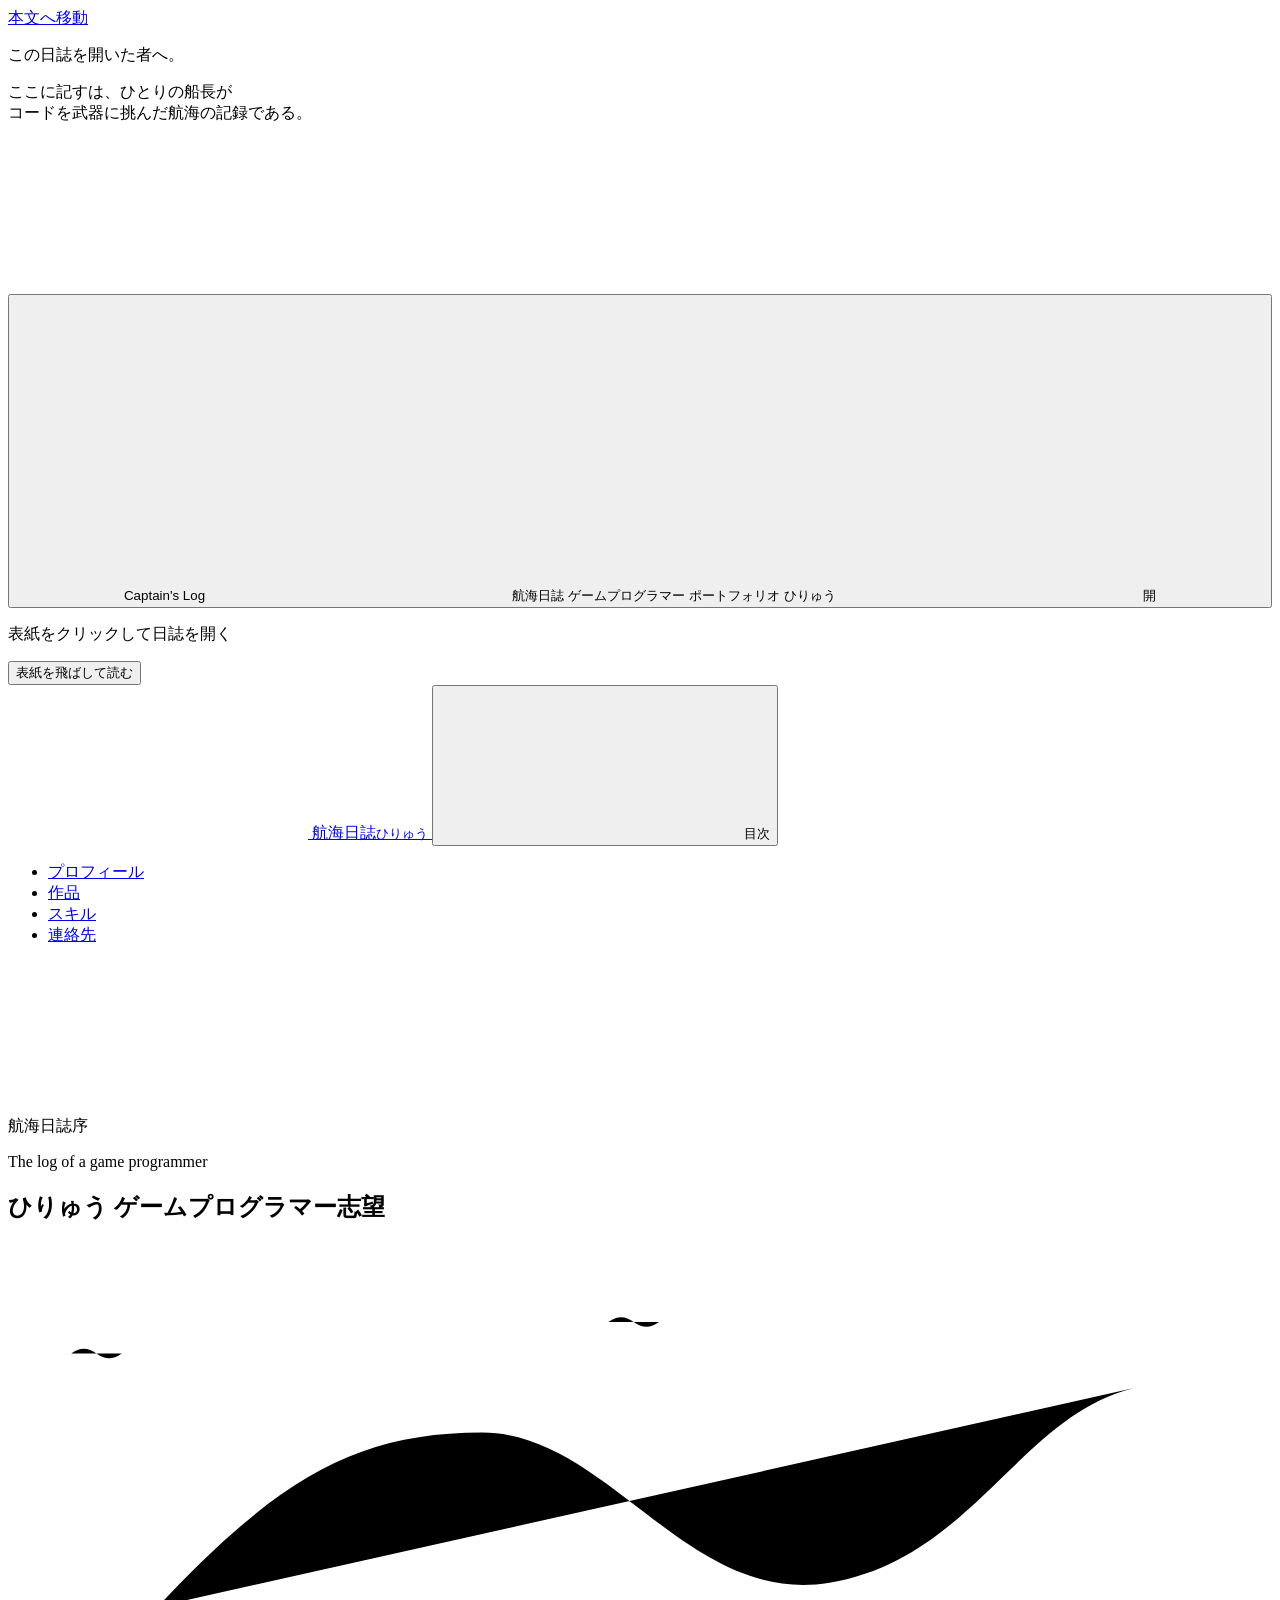
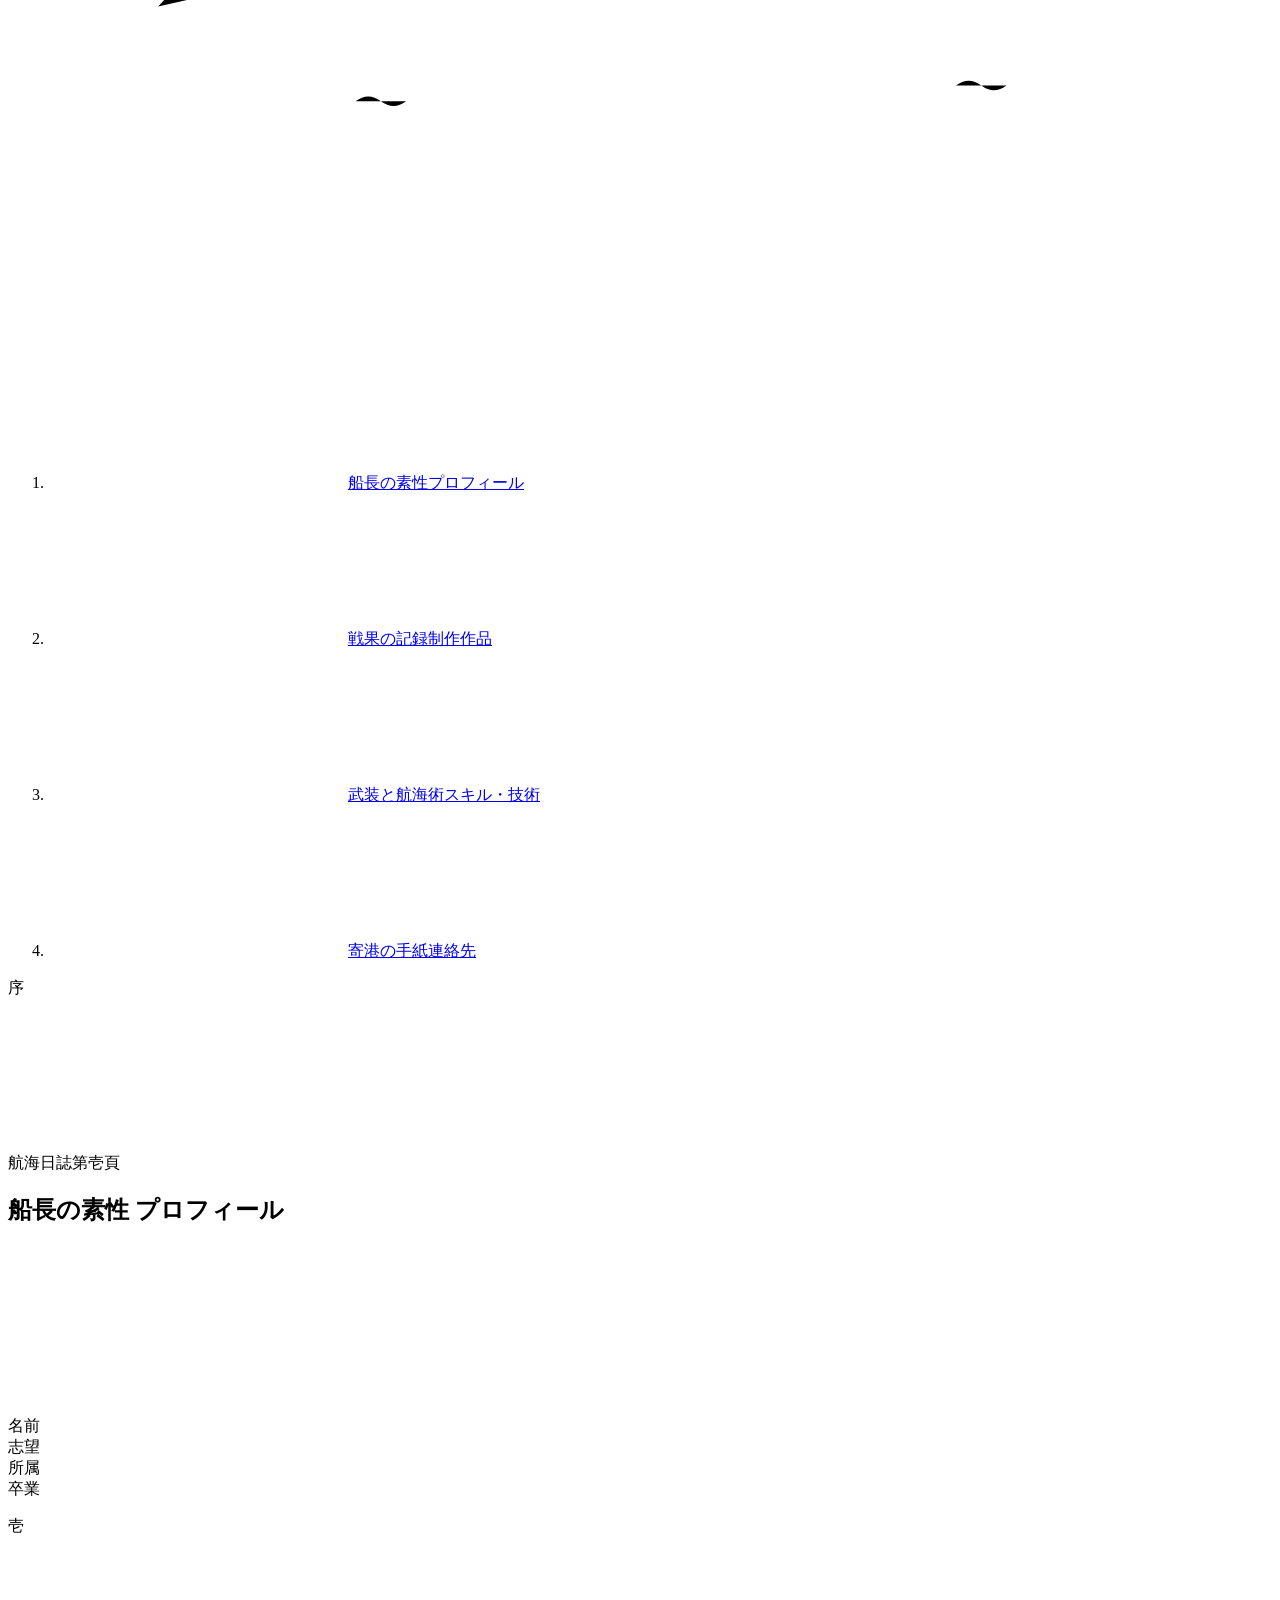
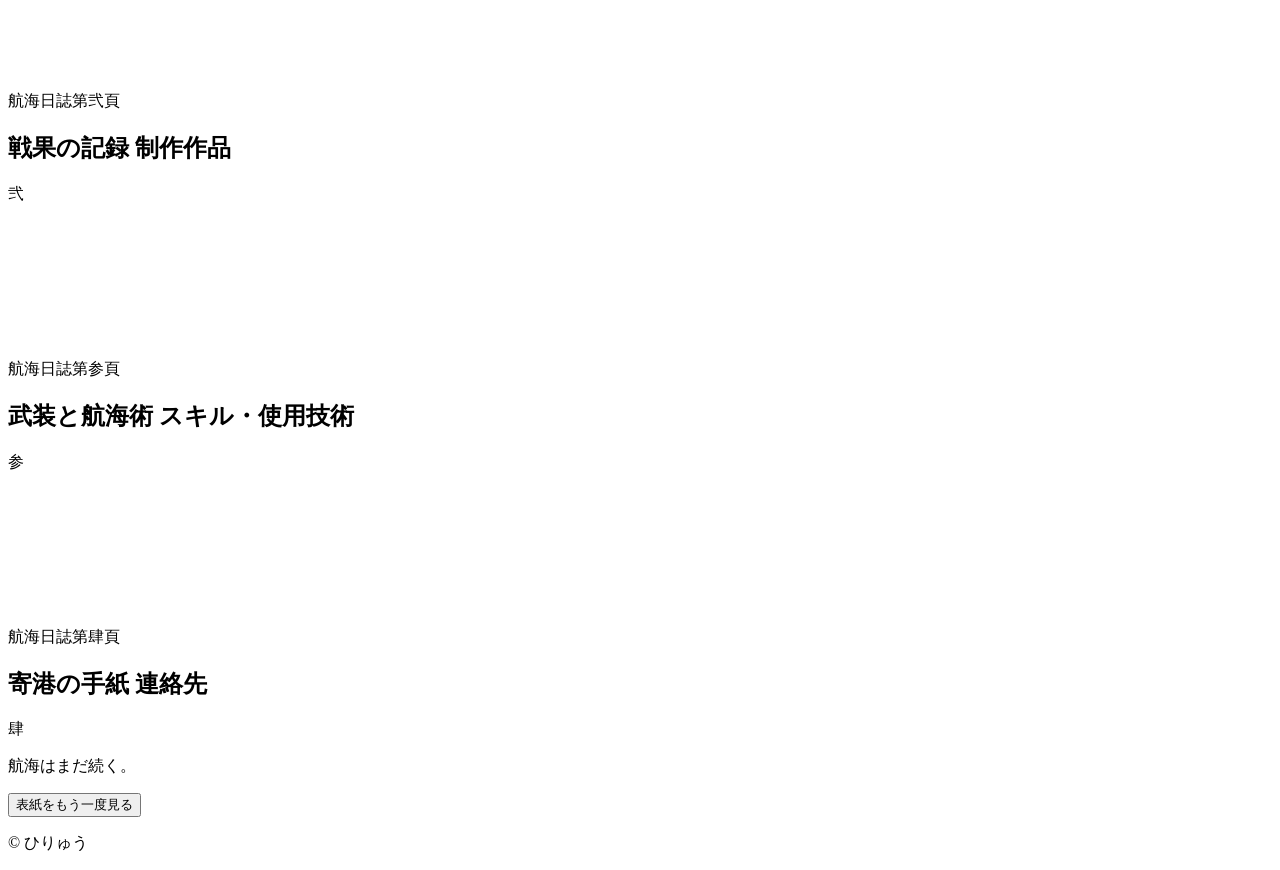
==== commit cae051f3: "Add files via upload" ====
--- a/index.html
+++ b/index.html
@@ -1,746 +1,229 @@
-<!doctype html><html lang="ja"><head><meta charset="utf-8"><title>ひりゅう Portfolio</title><meta name=viewport content="width=device-width,initial-scale=1,viewport-fit=cover"><style>:root{color-scheme:light;box-sizing:border-box;padding-top:env(safe-area-inset-top,0px);padding-bottom:env(safe-area-inset-bottom,0px)}html{scroll-padding-top:env(safe-area-inset-top,0px)}body{margin:0;padding:0;font:14px -apple-system,BlinkMacSystemFont,sans-serif;background:#fff;color:#000}img{max-width:100%}[hidden]:not([hidden=until-found i]){display:none!important}</style></head><body>
-
-<link rel="preconnect" href="https://fonts.googleapis.com">
-<link rel="stylesheet" href="https://fonts.googleapis.com/css2?family=Shippori+Mincho+B1:wght@700;800&amp;family=Zen+Old+Mincho:wght@400;700&amp;family=IM+Fell+English:ital@0;1&amp;family=IM+Fell+English+SC&amp;family=Pirata+One&amp;display=swap">
-<style>
-/* Layout: pirate logbook — dark cabin, parchment chapter pages, wax-seal numbers; was: debug-viewport spec sheet — wireframe hero, Works grouped by series with filter tabs, Works as ゲーム/こだわり/学び/展望, ガクチカ as 何を/なぜ/学び cards */
-:root{
-  --bg:#eef0f3; --surface:#ffffff; --fg:#14182a; --muted:#5b6175; --line:#d3d7e0;
-  --accent:#2b3bd6; --signal:#e8590c; --grid:rgba(43,59,214,.07);
-  --display:"Dela Gothic One","Hiragino Sans","Yu Gothic",sans-serif;
-  --body:"Zen Kaku Gothic New","Hiragino Sans","Yu Gothic",sans-serif;
-  --mono:"JetBrains Mono",ui-monospace,Menlo,Consolas,monospace;
-}
-*{box-sizing:border-box}
-body{background:var(--bg);color:var(--fg);font-family:var(--body);font-size:16px;line-height:1.8;
-  background-image:linear-gradient(var(--grid) 1px,transparent 1px),linear-gradient(90deg,var(--grid) 1px,transparent 1px);
-  background-size:32px 32px}
-.wrap{max-width:1080px;margin:0 auto;padding-left:max(16px,env(safe-area-inset-left,0px));padding-right:max(16px,env(safe-area-inset-right,0px))}
-a{color:var(--accent)}
-:focus-visible{outline:2px solid var(--signal);outline-offset:3px}
-h1,h2,h3{text-wrap:balance;margin:0}
-.label{font-family:var(--mono);font-size:12px;letter-spacing:.12em;text-transform:uppercase;color:var(--muted)}
-
-nav{position:sticky;top:env(safe-area-inset-top,0px);z-index:5;background:color-mix(in srgb,var(--bg) 88%,transparent);backdrop-filter:blur(8px);border-bottom:1px solid var(--line)}
-body::before{content:"";position:fixed;inset:0 0 auto;height:env(safe-area-inset-top,0px);z-index:10;background:var(--bg)}
-nav .wrap{display:flex;justify-content:space-between;align-items:center;gap:16px;padding-block:12px}
-nav .mark{font-family:var(--display);font-size:18px}
-nav ul{display:flex;gap:20px;list-style:none;margin:0;padding:0;font-size:14px;flex-wrap:wrap}
-nav a{color:var(--fg);text-decoration:none}
-nav a:hover{color:var(--accent)}
-
-.hero .wrap{display:grid;grid-template-columns:1.2fr 1fr;gap:32px;align-items:center;padding-block:64px 48px}
-.hero h1{font-family:var(--display);font-weight:400;font-size:clamp(56px,10vw,112px);line-height:1;letter-spacing:.02em}
-.hero .role{font-size:clamp(18px,2.4vw,22px);font-weight:700;margin-top:20px}
-.hero .role em{font-style:normal;color:var(--signal)}
-.hero p.lead{color:var(--muted);max-width:34em;margin:16px 0 0}
-.hero .meta{display:flex;flex-wrap:wrap;gap:8px;margin-top:24px}
-.chip{font-family:var(--mono);font-size:12px;padding:4px 10px;border:1px solid var(--line);border-radius:4px;background:var(--surface);color:var(--fg)}
-.viewport{position:relative;aspect-ratio:1/1;max-width:100%;border:1px solid var(--line);background:var(--surface);border-radius:6px;overflow:hidden}
-.viewport canvas{width:100%;height:100%;display:block}
-.viewport .hud{position:absolute;inset:10px 12px auto;display:flex;justify-content:space-between;font-family:var(--mono);font-size:11px;color:var(--muted)}
-.viewport .hud b{color:var(--signal);font-weight:600}
-
-/* about */
-.about{display:grid;grid-template-columns:240px 1fr;gap:40px;align-items:start}
-.about-id{display:flex;flex-direction:column;gap:6px;min-width:0}
-.avatar{aspect-ratio:1/1;max-width:100%;border:1px solid var(--line);border-radius:6px;background:repeating-linear-gradient(135deg,transparent 0 14px,var(--grid) 14px 15px),var(--surface);display:grid;place-items:center;color:var(--muted);font-family:var(--mono);font-size:12px;margin-bottom:10px}
-.about-name{font-family:var(--display);font-size:32px;line-height:1.2}
-.about-sub{font-size:14px;color:var(--signal);font-weight:700}
-.about-body{display:flex;flex-direction:column;gap:28px;min-width:0}
-dl.profile{display:grid;grid-template-columns:repeat(2,1fr);gap:0;margin:0;background:var(--surface);border:1px solid var(--line);border-radius:6px}
-dl.profile div{padding:14px 20px;border-bottom:1px solid var(--line);min-width:0}
-dl.profile div:nth-child(odd){border-right:1px solid var(--line)}
-dl.profile div:nth-last-child(-n+2){border-bottom:0}
-dl.profile dt{font-size:12px;font-weight:700;color:var(--accent);margin-bottom:2px}
-dl.profile dd{margin:0;font-size:15px}
-.pr .label{margin-bottom:8px}
-.pr p{margin:0;max-width:40em;font-size:16px;line-height:1.9}
-@media (max-width:820px){.about{grid-template-columns:1fr;gap:24px}.about-id{flex-direction:row;flex-wrap:wrap;align-items:center;gap:6px 16px}.avatar{width:96px;margin:0}}
-@media (max-width:540px){dl.profile{grid-template-columns:1fr}dl.profile div:nth-child(odd){border-right:0}dl.profile div:nth-last-child(2){border-bottom:1px solid var(--line)}}
-
-/* top-level split: two halves of the page */
-.part{padding-block:64px 24px}
-.part-head{display:grid;grid-template-columns:auto 1fr;gap:4px 20px;align-items:end;margin-bottom:28px;border-bottom:2px solid var(--fg);padding-bottom:12px}
-.part-head .no{grid-row:span 2;font-family:var(--display);font-size:clamp(44px,7vw,72px);line-height:.9;color:var(--accent)}
-.part-head h2{font-family:var(--display);font-weight:400;font-size:clamp(28px,4vw,40px);line-height:1.1}
-.part-head p{margin:0;color:var(--muted);font-size:14px}
-
-/* series filter */
-.tabs{display:flex;flex-wrap:wrap;gap:8px;margin-bottom:32px}
-.tabs button{font:inherit;font-size:14px;cursor:pointer;padding:6px 14px;border-radius:999px;border:1px solid var(--line);background:var(--surface);color:var(--fg);display:inline-flex;gap:8px;align-items:center}
-.tabs button .n{font-family:var(--mono);font-size:11px;color:var(--muted)}
-.tabs button[aria-pressed="true"]{background:var(--fg);color:var(--bg);border-color:var(--fg)}
-.tabs button[aria-pressed="true"] .n{color:var(--bg);opacity:.7}
-
-.series{margin-bottom:48px}
-.series-head{display:flex;flex-wrap:wrap;align-items:baseline;gap:6px 16px;margin-bottom:16px}
-.series-head .code{font-family:var(--mono);font-size:12px;font-weight:600;color:var(--bg);background:var(--accent);padding:2px 8px;border-radius:3px;letter-spacing:.08em}
-.series-head h3{font-size:22px;font-weight:700}
-.series-head p{margin:0;color:var(--muted);font-size:14px;flex-basis:100%}
-
-.shot{aspect-ratio:16/9;max-width:100%;background:repeating-linear-gradient(135deg,transparent 0 14px,var(--grid) 14px 15px),var(--bg);
-  display:grid;place-items:center;color:var(--muted);font-family:var(--mono);font-size:12px;text-align:center;border-bottom:1px solid var(--line)}
-.featured{display:grid;grid-template-columns:1.3fr 1fr;background:var(--surface);border:1px solid var(--line);border-radius:6px;overflow:hidden;margin-bottom:20px}
-.featured .shot{aspect-ratio:auto;min-height:280px;border-bottom:0;border-right:1px solid var(--line)}
-.featured .body{padding:28px;display:flex;flex-direction:column;gap:14px;min-width:0}
-.status{display:inline-flex;align-items:center;gap:6px;font-family:var(--mono);font-size:12px;color:var(--signal)}
-.status::before{content:"";width:8px;height:8px;border-radius:50%;background:var(--signal)}
-.status.done{color:var(--accent)} .status.done::before{background:var(--accent)}
-.status.plan{color:var(--muted)} .status.plan::before{background:transparent;border:1.5px solid var(--muted)}
-.work h4{font-size:22px;font-weight:700;line-height:1.4;margin:0}
-.featured h4{font-family:var(--display);font-weight:400;font-size:clamp(30px,4vw,40px)}
-.work p{margin:0;color:var(--muted)}
-dl.spec{display:flex;flex-direction:column;gap:6px;margin:0;font-size:14px;border-top:1px solid var(--line);padding-top:14px}
-dl.spec>div{display:grid;grid-template-columns:72px 1fr;gap:16px}
-dl.spec dt{font-family:var(--mono);font-size:12px;color:var(--muted);padding-top:2px}
-dl.spec dd{margin:0;min-width:0}
-dl.story{display:grid;gap:14px;margin:0}
-dl.story dt,.flow dt{display:flex;align-items:baseline;gap:8px;margin-bottom:4px}
-dl.story .en,.flow .en{font-family:var(--mono);font-size:11px;letter-spacing:.12em;color:var(--accent)}
-dl.story .jp,.flow .jp{font-size:13px;font-weight:700;color:var(--fg)}
-dl.story dd{margin:0;font-size:15px;line-height:1.75;color:var(--fg)}
-dl.story div:nth-child(3) .en,dl.story div:nth-child(4) .en{color:var(--signal)}
-.movie{display:flex;align-items:center;gap:12px;flex-wrap:wrap;min-width:0}
-.movie-label{font-family:var(--mono);font-size:11px;letter-spacing:.12em;color:var(--accent)}
-.yt-url{font-family:var(--mono);font-size:13px;color:var(--muted);overflow-wrap:anywhere;min-width:0}
-.yt-link{display:inline-flex;align-items:center;gap:8px;font-size:14px;font-weight:700;text-decoration:none;color:#fff;background:var(--signal);padding:7px 14px;border-radius:6px}
-.yt-link::before{content:"";width:0;height:0;border-left:8px solid currentColor;border-top:5px solid transparent;border-bottom:5px solid transparent}
-.yt-link:hover{filter:brightness(1.08)}
-body:not(.editing) .movie.empty{display:none}
-body:not(.editing) .movie.has-url .yt-url{display:none}
-body.editing .yt-link{display:none}
-.card .body .movie{margin-top:auto}
-.card .body .movie + dl.spec{margin-top:0}
-.grid{display:grid;grid-template-columns:repeat(2,1fr);gap:20px}
-.card{background:var(--surface);border:1px solid var(--line);border-radius:6px;overflow:hidden;display:flex;flex-direction:column}
-.card .body{padding:22px;display:flex;flex-direction:column;gap:12px;flex:1;min-width:0}
-.card .body dl.spec{margin-top:auto}
-
-.skills{display:grid;grid-template-columns:repeat(3,1fr);gap:20px;margin-top:8px}
-.skill{border-left:3px solid var(--accent);padding:4px 0 4px 16px}
-.skill h3{font-size:18px;font-weight:700}
-.skill .tags{display:flex;flex-wrap:wrap;gap:6px;margin:10px 0}
-.skill p{margin:0;font-size:14px;color:var(--muted)}
-.sub-label{margin:56px 0 16px}
-
-/* experience */
-.stance{display:grid;grid-template-columns:1fr 1.4fr;gap:40px;align-items:start;margin-bottom:40px}
-.stance blockquote{margin:0;font-family:var(--display);font-size:clamp(22px,3vw,30px);line-height:1.5}
-.stance blockquote span{color:var(--signal)}
-.stance p{margin:0;max-width:38em;color:var(--muted)}
-.exp-list{display:grid;gap:20px}
-.exp{background:var(--surface);border:1px solid var(--line);border-radius:6px;padding:26px 28px;display:grid;grid-template-columns:200px 1fr;gap:24px}
-.exp .head{display:flex;flex-direction:column;gap:8px;min-width:0}
-.exp .head time{font-family:var(--mono);font-size:13px;color:var(--accent);font-variant-numeric:tabular-nums}
-.exp .head h3{font-size:22px;font-weight:700;line-height:1.45}
-.exp .head .tag{align-self:flex-start;font-size:12px;color:var(--muted);border:1px solid var(--line);border-radius:4px;padding:1px 8px}
-.flow{display:grid;grid-template-columns:repeat(3,1fr);gap:0;min-width:0}
-.flow div{padding:0 18px;border-left:1px solid var(--line);min-width:0}
-.flow div:first-child{padding-left:0;border-left:0}
-.flow dt{flex-direction:column;gap:0;margin-bottom:6px}
-.flow div:last-child .en{color:var(--signal)}
-.flow dd{margin:0;font-size:15px;line-height:1.75}
-
-ul.interns{list-style:none;margin:0;padding:0;background:var(--surface);border:1px solid var(--line);border-radius:6px}
-li.intern{display:grid;grid-template-columns:220px 1fr;gap:20px;padding:22px 28px;border-top:1px solid var(--line)}
-li.intern:first-child{border-top:0}
-li.intern h3{font-size:20px;font-weight:700;line-height:1.45}
-li.intern dl{display:flex;flex-direction:column;gap:6px;margin:0;min-width:0}
-li.intern dl>div{display:grid;grid-template-columns:3em 1fr;gap:16px}
-li.intern dt{font-size:13px;font-weight:700;color:var(--accent);padding-top:2px}
-li.intern dd{margin:0;font-size:15px;line-height:1.75;min-width:0}
-li.intern dl div:first-child dd{font-family:var(--mono);font-size:14px;font-variant-numeric:tabular-nums}
-@media (max-width:820px){li.intern{grid-template-columns:1fr;gap:8px;padding:20px}}
-
-ol.log{list-style:none;margin:0;padding:0;font-size:15px}
-ol.log li{display:grid;grid-template-columns:110px 1fr;gap:20px;padding:12px 0;border-bottom:1px dashed var(--line)}
-ol.log time{font-family:var(--mono);font-size:13px;color:var(--accent);font-variant-numeric:tabular-nums;padding-top:2px}
-ol.log span{color:var(--muted);font-size:14px}
-
-.contact{background:var(--fg);color:var(--bg);border-radius:6px;padding:40px;display:grid;grid-template-columns:1fr auto;gap:24px;align-items:center}
-.contact h2{font-family:var(--display);font-weight:400;font-size:clamp(26px,4vw,34px)}
-.contact p{margin:8px 0 0;opacity:.75}
-.contact .links{display:flex;flex-direction:column;gap:8px;font-family:var(--mono);font-size:14px}
-.contact .links span{border:1px solid color-mix(in srgb,var(--bg) 35%,transparent);padding:8px 14px;border-radius:4px;user-select:all}
-#contact{padding-block:56px}
-/* in-place editor */
-.editbar{position:fixed;right:calc(16px + env(safe-area-inset-right,0px));bottom:calc(16px + env(safe-area-inset-bottom,0px));z-index:20;display:flex;align-items:center;gap:8px;flex-wrap:wrap;justify-content:flex-end;max-width:calc(100% - 32px);background:var(--surface);border:1px solid var(--line);border-radius:8px;padding:8px;box-shadow:0 6px 24px rgba(0,0,0,.15)}
-.editbar button{font:inherit;font-size:14px;font-weight:700;cursor:pointer;border-radius:6px;padding:7px 14px;border:1px solid var(--line);background:var(--bg);color:var(--fg)}
-.editbar button.primary{background:var(--accent);border-color:var(--accent);color:#fff}
-.editbar button:disabled{opacity:.5;cursor:default}
-.editbar .msg{font-size:13px;color:var(--muted);padding:0 6px}
-body.editing [data-ed]{outline:1px dashed color-mix(in srgb,var(--accent) 55%,transparent);outline-offset:2px;border-radius:2px;cursor:text}
-body.editing [data-ed]:hover{background:color-mix(in srgb,var(--accent) 8%,transparent)}
-body.editing [data-ed]:focus{outline:2px solid var(--signal);background:var(--surface)}
-body.editing [data-ed]:empty{display:inline-block;min-width:4em;min-height:1.4em}
-body.editing [data-item]{cursor:pointer}
-body.editing .ed-sel{outline:2px solid var(--accent)!important;outline-offset:4px;border-radius:4px}
-.ed-tool{position:absolute;z-index:30;display:flex;flex-wrap:wrap;gap:4px;align-items:center;background:var(--fg);color:var(--bg);border-radius:6px;padding:4px;box-shadow:0 4px 16px rgba(0,0,0,.25);font-size:12px;max-width:calc(100vw - 16px)}
-.ed-tool .t{padding:0 6px;font-weight:700}
-.ed-tool button{font:inherit;font-size:12px;font-weight:700;cursor:pointer;border:0;border-radius:4px;padding:5px 9px;background:color-mix(in srgb,var(--bg) 20%,transparent);color:var(--bg)}
-.ed-tool button:disabled{opacity:.35;cursor:default}
-.ed-tool button.del{background:#d6336c;color:#fff}
-.ed-add{font:inherit;font-size:13px;font-weight:700;cursor:pointer;border:1.5px dashed var(--accent);color:var(--accent);background:var(--surface);border-radius:6px;padding:6px 12px;justify-self:start;align-self:start;line-height:1.4}
-.ed-add:hover{background:color-mix(in srgb,var(--accent) 8%,var(--surface))}
-footer{padding-block:32px;font-family:var(--mono);font-size:12px;color:var(--muted)}
-
-@media (max-width:820px){
-  .hero .wrap,.featured,.stance,.contact,.exp{grid-template-columns:1fr}
-  .featured .shot{border-right:0;border-bottom:1px solid var(--line);min-height:200px}
-  .grid,.skills{grid-template-columns:1fr}
-  .viewport{max-width:360px}
-  .exp{gap:16px}
-}
-@media (max-width:600px){
-  .flow{grid-template-columns:1fr;gap:14px}
-  .flow div{padding:0 0 0 14px;border-left:2px solid var(--line)}
-  .flow div:first-child{padding-left:14px;border-left:2px solid var(--line)}
-}
-@media (max-width:480px){
-  nav ul{display:none}
-  ol.log li{grid-template-columns:1fr;gap:2px}
-  .contact{padding:28px 20px}
-  .exp{padding:22px 20px}
-}
-
-/* ===================== LOGBOOK THEME =====================
-   Layout: a dark captain's cabin; each chapter is a parchment page laid on it.
-   Gold is kept for frames and seals, crimson for wax and the one loud accent. */
-:root{
-  --night:#0e0a0b; --wood:#1b1212; --crimson:#7a1020; --wax:#a3182c;
-  --gold:#c9a24a; --gold-hi:#e9cd83;
-  --parch:#ecdcb8; --parch-hi:#f6ead0; --ink:#2b1d12; --ink-soft:#6a5340;
-  --bg:#e3cfa6; --surface:#f5e9cd; --fg:var(--ink); --muted:var(--ink-soft);
-  --line:rgba(70,45,22,.28); --accent:#9b1c2c; --signal:#86581a; --grid:rgba(90,58,26,.09);
-  --display:"Shippori Mincho B1","Hiragino Mincho ProN","Yu Mincho",serif;
-  --body:"Zen Old Mincho","Hiragino Mincho ProN","Yu Mincho",serif;
-  --mono:"IM Fell English","Iowan Old Style","Times New Roman",serif;
-  --fell:"IM Fell English SC","IM Fell English","Times New Roman",serif;
-  --pirate:"Pirata One","IM Fell English SC",serif;
-  --noise:url("data:image/svg+xml;utf8,<svg xmlns='http://www.w3.org/2000/svg' width='220' height='220'><filter id='n'><feTurbulence type='fractalNoise' baseFrequency='.85' numOctaves='2' stitchTiles='stitch'/><feColorMatrix values='0 0 0 0 .35 0 0 0 0 .22 0 0 0 0 .1 0 0 0 .16 0'/></filter><rect width='100%' height='100%' filter='url(%23n)'/></svg>");
-  --wheel:url("data:image/svg+xml;utf8,<svg xmlns='http://www.w3.org/2000/svg' viewBox='0 0 100 100'><g fill='none' stroke='black' stroke-width='7'><circle cx='50' cy='50' r='28'/><circle cx='50' cy='50' r='8'/></g><g stroke='black' stroke-width='6' stroke-linecap='round'><path d='M50 6V94M6 50H94M19 19L81 81M81 19L19 81'/></g></svg>");
-  --rose:url("data:image/svg+xml;utf8,<svg xmlns='http://www.w3.org/2000/svg' viewBox='0 0 100 100'><g fill='none' stroke='black' stroke-width='1.5'><circle cx='50' cy='50' r='46'/><circle cx='50' cy='50' r='40'/></g><path d='M50 4L56 44L96 50L56 56L50 96L44 56L4 50L44 44Z'/><path transform='rotate(45 50 50)' d='M50 22L53 47L78 50L53 53L50 78L47 53L22 50L47 47Z'/></svg>");
-  --jolly:url("data:image/svg+xml;utf8,<svg xmlns='http://www.w3.org/2000/svg' viewBox='0 0 100 100'><g stroke='black' stroke-width='6' stroke-linecap='round'><path d='M30 70L14 86M70 30L86 14M70 70L86 86M30 30L14 14'/></g><g stroke='black' stroke-width='5' stroke-linecap='round'><path d='M18 72L28 82M82 72L72 82'/></g><path fill-rule='evenodd' d='M50 20C31 20 23 33 23 45c0 9 4 15 10 18v10h34V63c6-3 10-9 10-18 0-12-8-25-27-25zM39 38a7 7 0 1 0 .01 0zM61 38a7 7 0 1 0 .01 0zM50 51l-5 8h10zM41 64h2v8h-2zM49 64h2v8h-2zM57 64h2v8h-2z'/></svg>");
-  color-scheme:dark;
-}
-body{
-  background:
-    radial-gradient(ellipse 80% 50% at 50% -5%,rgba(122,16,32,.55),transparent 70%),
-    radial-gradient(ellipse 60% 40% at 100% 100%,rgba(122,16,32,.28),transparent 70%),
-    var(--night);
-  background-attachment:fixed;
-  color:var(--fg);font-family:var(--body);
-}
-body.cover-on{overflow:hidden}
-::selection{background:rgba(155,28,44,.25)}
-
-/* parchment pages */
-.hero,.part{padding-left:max(16px,env(safe-area-inset-left,0px));padding-right:max(16px,env(safe-area-inset-right,0px));counter-increment:folio}
-main{counter-reset:folio}
-.hero{padding-block:40px 8px}
-.part{padding-block:32px}
-.hero>.wrap,.part>.wrap{
-  position:relative;max-width:1080px;margin:0 auto;
-  padding:clamp(28px,5vw,56px) clamp(20px,5vw,64px) clamp(44px,6vw,64px);
-  background:
-    radial-gradient(ellipse 60% 45% at 18% 8%,rgba(255,250,232,.55),transparent 70%),
-    radial-gradient(ellipse 50% 40% at 88% 92%,rgba(120,78,30,.22),transparent 70%),
-    radial-gradient(circle at right 46px top 40px,rgba(110,62,24,.12) 0 16px,transparent 17px),
-    radial-gradient(circle at right 30px top 62px,rgba(110,62,24,.08) 0 5px,transparent 6px),
-    var(--noise),var(--parch);
-  border-radius:3px;
-  box-shadow:inset 0 0 70px rgba(98,60,22,.42),inset 0 0 6px rgba(70,40,15,.5),0 24px 60px rgba(0,0,0,.65),0 2px 0 rgba(0,0,0,.4);
-  outline:1px solid rgba(70,45,22,.3);outline-offset:-14px;
-}
-.part>.wrap::after{content:"— " counter(folio) " —";position:absolute;left:0;right:0;bottom:18px;text-align:center;font-family:var(--fell);font-size:14px;color:var(--ink-soft);letter-spacing:.1em}
-h1,h2,h3,h4{font-family:var(--display)}
-
-/* nav: a strip of the sea chart */
-nav{background:linear-gradient(#1f1514,#140e0e);border-bottom:1px solid rgba(201,162,74,.55);box-shadow:0 1px 0 #000,0 6px 20px rgba(0,0,0,.5);backdrop-filter:none}
-body::before{background:#1f1514}
-nav .mark{font-family:var(--pirate);font-size:24px;color:var(--gold-hi);letter-spacing:.06em;display:inline-flex;align-items:center;gap:10px}
-nav .mark::before{content:"";width:22px;height:22px;background:var(--gold);-webkit-mask:var(--wheel) center/contain no-repeat;mask:var(--wheel) center/contain no-repeat}
-nav ul{gap:0;font-family:var(--body)}
-nav li{display:flex;align-items:center}
-nav li+li::before{content:"";width:26px;border-top:1px dashed rgba(201,162,74,.5);margin:0 6px}
-nav a{color:var(--parch);display:inline-flex;align-items:center;gap:6px;padding:4px 2px}
-nav a::before{content:"";width:7px;height:7px;border:1.5px solid var(--gold);transform:rotate(45deg);transition:background .2s}
-nav a:hover{color:var(--gold-hi)} nav a:hover::before{background:var(--wax)}
-
-/* hero = title page */
-.hero .wrap{gap:clamp(24px,4vw,48px)}
-.hero h1{font-family:var(--display);font-weight:800;letter-spacing:.04em;color:var(--ink)}
-.hero h1::after{content:"";display:block;width:min(260px,70%);height:10px;margin-top:14px;background:linear-gradient(90deg,var(--wax),var(--wax) 60%,transparent);clip-path:polygon(0 30%,100% 0,96% 100%,2% 80%);opacity:.85}
-.hero .role{font-family:var(--display);font-weight:700;color:var(--ink)}
-.hero .role em{color:var(--accent)}
-.hero p.lead{color:var(--ink-soft)}
-.hero .label{font-family:var(--fell);letter-spacing:.14em;color:var(--accent);font-size:14px;text-transform:none}
-.viewport{background:radial-gradient(circle at 50% 45%,rgba(255,248,226,.6),transparent 70%),rgba(244,232,204,.5);border:1px solid rgba(70,45,22,.4);border-radius:50%;box-shadow:inset 0 0 0 8px rgba(236,220,184,.9),inset 0 0 0 9px rgba(70,45,22,.35),inset 0 0 30px rgba(98,60,22,.3)}
-.viewport .hud{inset:auto 0 14%;justify-content:center;gap:12px;font-family:var(--fell);font-size:12px}
-.viewport::before{content:"";position:absolute;inset:6%;background:var(--ink-soft);opacity:.18;-webkit-mask:var(--rose) center/contain no-repeat;mask:var(--rose) center/contain no-repeat;pointer-events:none}
-
-/* chapter heads: wax seal number + emblem */
-.part-head{grid-template-columns:auto 1fr auto;border-bottom:3px double rgba(70,45,22,.55);padding-bottom:16px;column-gap:clamp(14px,3vw,24px)}
-.part-head .no{width:clamp(56px,8vw,74px);aspect-ratio:1;border-radius:50%;display:grid;place-items:center;align-self:center;
-  font-family:var(--fell);font-size:clamp(22px,3vw,30px);line-height:1;color:#f4dca4;text-shadow:0 1px 1px rgba(0,0,0,.45);
-  background:radial-gradient(circle at 34% 30%,#cf3045,#93182a 55%,#5c0a15);
-  box-shadow:0 0 0 4px #85152a,0 0 0 7px rgba(133,21,42,.35),3px 5px 10px rgba(40,10,10,.4),inset -4px -5px 10px rgba(0,0,0,.35),inset 3px 3px 7px rgba(255,190,190,.25);
-  transform:rotate(-8deg);transition:transform .35s cubic-bezier(.3,1.6,.5,1)}
-.part-head:hover .no{transform:rotate(4deg) scale(1.04)}
-.part-head h2{font-family:var(--display);font-weight:800;color:var(--ink);letter-spacing:.04em}
-.part-head p{color:var(--ink-soft)}
-.part-head h2,.part-head p{grid-column:2}
-.part-head .ico{grid-column:3;grid-row:1/span 2;width:clamp(40px,6vw,56px);height:clamp(40px,6vw,56px);color:var(--signal);opacity:.85;align-self:center;transition:transform .6s ease}
-.part-head:hover .ico{transform:rotate(-14deg)}
-
-/* tabs, chips, labels */
-.label{font-family:var(--fell);font-size:14px;letter-spacing:.12em;color:var(--accent);text-transform:none}
-.sub-label{display:flex;align-items:center;gap:14px}
-.sub-label::after{content:"";flex:1;border-top:1px solid var(--line)}
-.tabs button{font-family:var(--body);background:transparent;border:1px solid rgba(70,45,22,.45);color:var(--ink)}
-.tabs button .n{font-family:var(--fell)}
-.tabs button[aria-pressed="true"]{background:var(--accent);border-color:var(--accent);color:var(--parch-hi)}
-.tabs button[aria-pressed="true"] .n{color:var(--parch-hi)}
-.chip{font-family:var(--body);background:rgba(255,248,230,.45);border:1px solid rgba(70,45,22,.35);color:var(--ink)}
-
-/* works */
-.series-head .code{font-family:var(--fell);color:var(--parch-hi);background:var(--accent);letter-spacing:.1em;border-radius:2px}
-.series-head h3{font-family:var(--display);font-weight:800}
-.card,.exp,ul.interns,dl.profile{background:rgba(250,241,220,.62);border:1px solid rgba(70,45,22,.3);box-shadow:0 1px 0 rgba(255,255,255,.4) inset,0 3px 10px rgba(70,40,15,.12)}
-.card{transition:transform .25s ease,box-shadow .25s ease}
-.card:hover{transform:translateY(-3px);box-shadow:0 1px 0 rgba(255,255,255,.4) inset,0 10px 22px rgba(70,40,15,.2)}
-.featured{position:relative;background:rgba(250,241,220,.7);border:2px solid var(--gold);box-shadow:0 0 0 4px rgba(236,220,184,.9),0 0 0 5px rgba(134,88,26,.55),0 12px 30px rgba(70,40,15,.25)}
-.featured::before{content:"";position:absolute;top:-14px;right:22px;width:28px;height:36px;background:var(--wax);clip-path:polygon(0 0,100% 0,100% 100%,50% 78%,0 100%);box-shadow:0 2px 4px rgba(0,0,0,.3);z-index:1}
-.shot{background:repeating-linear-gradient(135deg,transparent 0 14px,rgba(90,58,26,.1) 14px 15px),rgba(214,192,148,.5);color:var(--ink-soft);font-family:var(--fell);letter-spacing:.08em;border-color:rgba(70,45,22,.3)}
-.featured .shot{border-color:rgba(134,88,26,.45)}
-.featured h4{font-family:var(--display);font-weight:800}
-.status{font-family:var(--body);font-weight:700}
-dl.story .en,.flow .en,.movie-label{font-family:var(--fell);font-size:13px;letter-spacing:.1em}
-dl.spec{display:grid;grid-template-columns:max-content 1fr;gap:6px 16px}
-dl.spec>div{display:grid;grid-column:1/-1;grid-template-columns:subgrid;gap:16px}
-dl.spec dt{font-family:var(--fell);font-size:13px;letter-spacing:.06em}
-dl.spec>.ed-add,li.intern dl>.ed-add{grid-column:1/-1}
-li.intern dl{display:grid;grid-template-columns:max-content 1fr;gap:6px 16px}
-li.intern dl>div{display:grid;grid-column:1/-1;grid-template-columns:subgrid;gap:16px}
-li.intern dl div:first-child dd{font-family:var(--body)}
-.yt-url{font-family:var(--body)}
-.yt-link{font-family:var(--body);color:#f8e7c0;background:radial-gradient(circle at 30% 25%,#c22a3e,#8e1626 60%,#6a0f1b);border-radius:999px;padding:7px 18px 7px 14px;box-shadow:0 0 0 2px #7a1020,0 3px 8px rgba(60,10,10,.35),inset 0 1px 2px rgba(255,200,200,.3);transition:transform .2s cubic-bezier(.3,1.6,.5,1)}
-.yt-link:hover{filter:none;transform:rotate(-3deg) scale(1.04)}
-.skill{border-left:3px double var(--accent)}
-.skill h3{font-family:var(--display);font-weight:800}
-
-/* experience */
-.stance blockquote{font-family:var(--display);font-weight:800;color:var(--ink)}
-.stance blockquote span{color:var(--accent)}
-.exp .head time,ol.log time{font-family:var(--fell);font-size:15px;color:var(--accent)}
-.exp .head h3,li.intern h3{font-family:var(--display);font-weight:800}
-.exp .head .tag{font-family:var(--body);border-color:rgba(70,45,22,.4)}
-ol.log li{border-bottom:1px dashed rgba(70,45,22,.35)}
-
-/* contact = the captain's quarters: velvet, gold frame */
-#contact{padding-left:max(16px,env(safe-area-inset-left,0px));padding-right:max(16px,env(safe-area-inset-right,0px))}
-#contact>.wrap{padding:0;max-width:1080px}
-.contact{position:relative;color:var(--parch-hi);border-radius:4px;padding:clamp(28px,5vw,48px);
-  background:radial-gradient(ellipse at 30% 20%,rgba(255,120,130,.16),transparent 60%),repeating-linear-gradient(90deg,rgba(0,0,0,.07) 0 2px,transparent 2px 5px),linear-gradient(160deg,#8a1424,#5a0b16 70%,#3f0710);
-  border:2px solid var(--gold);box-shadow:0 0 0 5px #2a1a10,0 0 0 7px rgba(201,162,74,.6),0 24px 60px rgba(0,0,0,.6),inset 0 0 50px rgba(0,0,0,.45)}
-.contact::before{content:"";position:absolute;left:46%;top:50%;width:clamp(70px,12vw,120px);aspect-ratio:1;transform:translateY(-50%);background:var(--gold);opacity:.16;-webkit-mask:var(--jolly) center/contain no-repeat;mask:var(--jolly) center/contain no-repeat;pointer-events:none}
-.contact h2{font-family:var(--pirate);font-size:clamp(34px,5vw,46px);color:var(--gold-hi);letter-spacing:.04em}
-.contact p{color:var(--parch)}
-.contact .links{position:relative;font-family:var(--body)}
-.contact .links span{border:1px solid rgba(201,162,74,.6);background:rgba(20,8,8,.35);color:var(--parch-hi)}
-footer{color:rgba(236,220,184,.55);font-family:var(--fell);text-align:center}
-footer .wrap{padding-block:8px}
-
-/* cover */
-.cover{position:fixed;inset:0;z-index:50;display:grid;place-items:center;gap:20px;align-content:center;padding:max(16px,env(safe-area-inset-top,0px)) max(16px,env(safe-area-inset-right,0px)) max(16px,env(safe-area-inset-bottom,0px)) max(16px,env(safe-area-inset-left,0px));
-  background:radial-gradient(ellipse 70% 60% at 50% 40%,rgba(122,16,32,.5),transparent 75%),var(--night);transition:opacity .5s ease .9s}
-.cover.opening{opacity:0;pointer-events:none}
-.cover[hidden]{display:none}
-.book{position:relative;height:min(70vh,calc(82vw * 4 / 3),620px);aspect-ratio:3/4;perspective:1600px;border:0;padding:0;background:none;cursor:pointer;color:inherit;font:inherit}
-.book-page{position:absolute;inset:0 0 0 2%;border-radius:2px 6px 6px 2px;background:var(--noise),radial-gradient(ellipse at 30% 20%,#f8ecd1,#e2cc9f);box-shadow:inset 0 0 40px rgba(98,60,22,.4);display:grid;place-items:center;text-align:center;color:var(--ink);font-family:var(--display);font-size:clamp(18px,3vh,24px);font-weight:800;letter-spacing:.12em}
-.book-cover{position:absolute;inset:0;transform-origin:left center;transition:transform 1.1s cubic-bezier(.6,.05,.25,1);transform-style:preserve-3d;border-radius:4px 10px 10px 4px;
-  background:radial-gradient(ellipse at 35% 25%,rgba(255,255,255,.08),transparent 60%),repeating-linear-gradient(45deg,rgba(255,255,255,.015) 0 2px,transparent 2px 4px),linear-gradient(90deg,#120b0b 0 7%,#2a1414 7.5%,#1c1010 40%,#140b0b);
-  box-shadow:0 30px 70px rgba(0,0,0,.75),inset -6px 0 14px rgba(0,0,0,.6),inset 0 0 0 1px rgba(201,162,74,.25);
-  display:flex;flex-direction:column;align-items:center;justify-content:center;gap:clamp(8px,1.8vh,16px);padding:10% 12% 10% 16%;text-align:center}
-.book-cover::before{content:"";position:absolute;inset:5% 5% 5% 11%;border:2px solid var(--gold);border-radius:3px;box-shadow:inset 0 0 0 5px rgba(122,16,32,.9),inset 0 0 0 7px rgba(201,162,74,.55);pointer-events:none}
-.book-cover::after{content:"";position:absolute;inset:0;border-radius:inherit;background:linear-gradient(90deg,transparent 60%,rgba(255,255,255,.04));pointer-events:none}
-.book.opening .book-cover{transform:rotateY(-162deg)}
-.book .emblem{width:52%;color:var(--gold);filter:drop-shadow(0 2px 2px rgba(0,0,0,.6))}
-.book .c-kicker{font-family:var(--fell);color:var(--gold);letter-spacing:.2em;font-size:clamp(11px,1.6vh,14px)}
-.book .c-title{font-family:var(--pirate);font-size:clamp(34px,7vh,64px);line-height:1;color:var(--gold-hi);text-shadow:0 2px 0 #3a0a10,0 0 18px rgba(201,162,74,.25)}
-.book .c-sub{font-family:var(--display);font-weight:800;color:var(--parch);font-size:clamp(14px,2.4vh,19px);letter-spacing:.3em}
-.book .c-meta{font-family:var(--body);color:rgba(236,220,184,.75);font-size:clamp(11px,1.6vh,13px);letter-spacing:.08em}
-.book .seal{position:absolute;right:7%;bottom:9%;width:15%;aspect-ratio:1;border-radius:50%;background:radial-gradient(circle at 34% 30%,#d03246,#93182a 55%,#5c0a15);box-shadow:0 0 0 3px #85152a,3px 4px 8px rgba(0,0,0,.5),inset -3px -4px 8px rgba(0,0,0,.35);display:grid;place-items:center;color:#f4dca4;font-family:var(--pirate);font-size:clamp(14px,2.6vh,24px);transform:rotate(-12deg)}
-.book:hover .book-cover{transform:rotateY(-8deg)}
-.book.opening:hover .book-cover{transform:rotateY(-162deg)}
-.cover-hint{font-family:var(--body);color:var(--parch);font-size:14px;letter-spacing:.08em;display:flex;gap:16px;align-items:center;flex-wrap:wrap;justify-content:center}
-.cover-hint .skip{font:inherit;color:var(--gold-hi);background:none;border:1px solid rgba(201,162,74,.6);border-radius:999px;padding:6px 16px;cursor:pointer}
-.cover-hint .skip:hover{background:rgba(201,162,74,.12)}
-
-@media (max-width:820px){
-  .part-head .ico{display:none}
-  .part-head{grid-template-columns:auto 1fr}
-}
-@media (max-width:480px){
-  .hero>.wrap,.part>.wrap{outline-offset:-8px}
-  nav ul{display:none}
-}
-@media (prefers-reduced-motion: reduce){
-  .book-cover,.cover,.card,.part-head .no,.part-head .ico,.yt-link{transition:none!important}
-}
-</style>
-
-<svg width="0" height="0" style="position:absolute" aria-hidden="true">
-  <symbol id="i-compass" viewBox="0 0 48 48"><g fill="none" stroke="currentColor" stroke-width="2"><circle cx="24" cy="24" r="21"/><circle cx="24" cy="24" r="17" stroke-width="1"/></g><path fill="currentColor" d="M24 5l3.5 15.5L43 24l-15.5 3.5L24 43l-3.5-15.5L5 24l15.5-3.5z"/></symbol>
-  <symbol id="i-chest" viewBox="0 0 48 48"><g fill="none" stroke="currentColor" stroke-width="2.4" stroke-linejoin="round"><path d="M7 22h34v18H7z"/><path d="M7 22c0-8 6-12 17-12s17 4 17 12"/><path d="M7 27h34M15 12.5V40M33 12.5V40"/><rect x="21" y="24" width="6" height="8" rx="1"/></g></symbol>
-  <symbol id="i-anchor" viewBox="0 0 48 48"><g fill="none" stroke="currentColor" stroke-width="2.4" stroke-linecap="round"><circle cx="24" cy="8" r="4"/><path d="M24 12v30M15 19h18M8 28c0 8 7 14 16 14s16-6 16-14M8 28l-3 4M8 28l4 2M40 28l3 4M40 28l-4 2"/></g></symbol>
-</svg>
-<div class="cover" role="dialog" aria-label="ポートフォリオの表紙">
-  <button class="book" type="button" aria-label="航海日誌を開いてポートフォリオを読む">
-    <span class="book-page">ひりゅうの<br>航海日誌</span>
-    <span class="book-cover">
-      <span class="c-kicker">GAME PROGRAMMER PORTFOLIO</span>
-      <svg class="emblem" viewBox="0 0 120 120" aria-hidden="true"><g fill="none" stroke="currentColor"><circle cx="60" cy="60" r="57" stroke-width="2"/><circle cx="60" cy="60" r="51" stroke-width="1"/></g><path stroke="currentColor" stroke-width="2" d="M60 1v8M60 111v8M1 60h8M111 60h8"/><g fill="currentColor" transform="translate(10 10)"><g stroke="currentColor" stroke-width="6" stroke-linecap="round"><path d="M30 70L14 86M70 30L86 14M70 70L86 86M30 30L14 14"/></g><g stroke="currentColor" stroke-width="5" stroke-linecap="round"><path d="M18 72L28 82M82 72L72 82"/></g><path fill-rule="evenodd" d="M50 20C31 20 23 33 23 45c0 9 4 15 10 18v10h34V63c6-3 10-9 10-18 0-12-8-25-27-25zM39 38a7 7 0 1 0 .01 0zM61 38a7 7 0 1 0 .01 0zM50 51l-5 8h10zM41 64h2v8h-2zM49 64h2v8h-2zM57 64h2v8h-2z"/></g></svg>
-      <span class="c-title">Hiryu</span>
-      <span class="c-sub">航海日誌</span>
-      <span class="c-meta">HAL東京 ゲーム制作学科 ・ 28卒</span>
-      <span class="seal">H</span>
-    </span>
-  </button>
-  <div class="cover-hint"><span>表紙をクリックして開く</span><button type="button" class="skip">スキップして読む</button></div>
-</div>
-
-<nav><div class="wrap">
-  <span class="mark">HIRYU</span>
-  <ul><li><a href="#about">01 自己紹介</a></li><li><a href="#works">02 Works</a></li><li><a href="#experience">03 ガクチカ</a></li><li><a href="#contact">Contact</a></li></ul>
-</div></nav>
-
-<header class="hero"><div class="wrap">
-  <div>
-    <div class="label">Game Programmer Portfolio — 2028 Graduate</div>
-    <h1>ひりゅう</h1>
-    <div class="role"><span>C++ / DirectX11 で</span><em>土台から</em><span>ゲームを作る、ゲームプログラマ志望。</span></div>
-    <p class="lead">HAL東京 ゲーム制作学科 3年。大量の敵と建物破壊をさばくTPSを C++ と DirectX11 で開発しています。 ちょうど最近、switchの開発許可がおりました。</p>
-    <div class="meta">
-      <span class="chip">HAL東京 ゲーム制作学科</span>
-      <span class="chip">28卒</span>
-      <span class="chip">C++ / DirectX11</span>
-      <span class="chip">Unity / C#</span>
-      <span class="chip">Blender</span>
-    <span class="chip">Nintendo Switchでの開発経験あり</span></div>
+<!DOCTYPE html>
+<html lang="ja">
+<head>
+  <meta charset="utf-8">
+  <meta name="viewport" content="width=device-width, initial-scale=1">
+  <title>航海日誌 ― ひりゅう ゲームプログラマー ポートフォリオ</title>
+  <meta name="description" content="ゲームプログラマー志望 ひりゅうのポートフォリオ。制作したゲーム、担当箇所、使用技術、技術的な工夫をまとめています。">
+  <!-- OGP（SNSで共有したときの表示）。公開URLが決まったら og:url と og:image を書き換える -->
+  <meta property="og:type" content="website">
+  <meta property="og:title" content="航海日誌 ― ひりゅう ゲームプログラマー ポートフォリオ">
+  <meta property="og:description" content="ゲームプログラマー志望 ひりゅうのポートフォリオ">
+  <meta property="og:url" content="https://hiryudev.github.io/">
+  <meta name="theme-color" content="#140b0b">
+  <link rel="icon" href="favicon.svg" type="image/svg+xml">
+
+  <link rel="preconnect" href="https://fonts.googleapis.com">
+  <link rel="preconnect" href="https://fonts.gstatic.com" crossorigin>
+  <link rel="stylesheet" href="https://fonts.googleapis.com/css2?family=IM+Fell+English:ital@0;1&family=Pirata+One&family=Shippori+Mincho+B1:wght@500;700;800&family=Shippori+Mincho:wght@400;600&display=swap">
+  <link rel="stylesheet" href="css/style.css">
+  <script>document.documentElement.classList.add('js');</script>
+</head>
+<body class="page-home">
+  <a class="skip-link" href="#log">本文へ移動</a>
+
+  <!-- ===== 表紙（最初に表示。JSが無効なら出ない） ===== -->
+  <div class="cover-stage" id="cover" aria-label="航海日誌の表紙">
+    <div class="cover-stage__glow" aria-hidden="true"></div>
+    <div class="book" id="book">
+      <div class="book__page" aria-hidden="true">
+        <p class="book__page-line">この日誌を開いた者へ。</p>
+        <p class="book__page-line">ここに記すは、ひとりの船長が<br>コードを武器に挑んだ航海の記録である。</p>
+        <svg class="book__page-mark"><use href="images/icons.svg#i-compass"/></svg>
+      </div>
+      <button class="book__cover" id="openBook" type="button" aria-label="航海日誌を開いてポートフォリオを見る">
+        <span class="cover__frame" aria-hidden="true">
+          <svg class="cover__corner cover__corner--tl"><use href="images/icons.svg#i-corner"/></svg>
+          <svg class="cover__corner cover__corner--tr"><use href="images/icons.svg#i-corner"/></svg>
+          <svg class="cover__corner cover__corner--bl"><use href="images/icons.svg#i-corner"/></svg>
+          <svg class="cover__corner cover__corner--br"><use href="images/icons.svg#i-corner"/></svg>
+        </span>
+        <span class="cover__content">
+          <span class="cover__latin">Captain's Log</span>
+          <svg class="cover__emblem" aria-hidden="true"><use href="images/icons.svg#i-skull"/></svg>
+          <span class="cover__title">航海日誌</span>
+          <span class="cover__rule" aria-hidden="true"></span>
+          <span class="cover__sub">ゲームプログラマー ポートフォリオ</span>
+          <span class="cover__owner" data-bind="profile.name">ひりゅう</span>
+        </span>
+        <span class="cover__clasp" aria-hidden="true"></span>
+        <span class="cover__seal" aria-hidden="true">
+          <svg><use href="images/icons.svg#i-seal"/></svg>
+          <span>開</span>
+        </span>
+      </button>
+      <span class="book__ribbon" aria-hidden="true"></span>
+    </div>
+    <p class="cover-stage__hint">表紙をクリックして日誌を開く</p>
+    <button class="cover-stage__skip" id="skipCover" type="button">表紙を飛ばして読む</button>
   </div>
-  <div class="viewport" aria-label="回転するワイヤーフレームのデモ">
-    <canvas id="wire"></canvas>
-    <div class="hud"><span>VIEWPORT // wireframe</span><span><b id="fps">60</b> fps</span></div>
-  </div>
-</div></header>
-
-<main>
-<!-- ============ 01 ABOUT ============ -->
-<section id="about" class="part"><div class="wrap">
-  <div class="part-head">
-    <span class="no">01</span>
-    <h2>自己紹介</h2>
-    <p>どんな人で、何が好きで、どこを目指しているか。</p>
-    <svg class="ico" aria-hidden="true"><use href="#i-compass"/></svg>
-  </div>
-  <div class="about">
-    <div class="about-id">
-      <div class="avatar">PHOTO / ICON</div>
-      <div class="about-name">ひりゅう</div>
-      <span class="about-sub">ゲームプログラマ志望</span>
+
+  <!-- ===== ヘッダー ===== -->
+  <header class="site-header" id="siteHeader">
+    <div class="site-header__inner">
+      <a class="brand" href="#top">
+        <svg class="brand__mark" aria-hidden="true"><use href="images/icons.svg#i-skull"/></svg>
+        <span class="brand__text">航海日誌<small data-bind="profile.name">ひりゅう</small></span>
+      </a>
+      <button class="nav-toggle" id="navToggle" type="button" aria-expanded="false" aria-controls="siteNav">
+        <svg aria-hidden="true"><use href="images/icons.svg#i-compass"/></svg>
+        <span>目次</span>
+      </button>
+      <nav class="site-nav" id="siteNav" aria-label="ページ内の目次">
+        <ul>
+          <li><a href="#profile">プロフィール</a></li>
+          <li><a href="#works">作品</a></li>
+          <li><a href="#skills">スキル</a></li>
+          <li><a href="#contact">連絡先</a></li>
+        </ul>
+      </nav>
     </div>
-    <div class="about-body">
-      <dl class="profile">
-        <div><dt>所属</dt><dd>HAL東京 ゲーム制作学科 3年</dd></div>
-        <div><dt>卒業予定</dt><dd>2028年3月</dd></div>
-        <div><dt>志望職種</dt><dd>ゲームプログラマ</dd></div>
-        <div><dt>好きなゲーム</dt><dd>グラブルリリンク、EDF</dd></div>
-        <div><dt>趣味</dt><dd>ガンプラ、AIを使用したゲーム開発</dd></div>
-        <div><dt>得意なこと</dt><dd>わからんち</dd></div>
-      </dl>
-      <div class="pr">
-        <div class="label">自己PR</div>
-        <p>（ここに自己PRを記入）</p>
-      </div>
+    <div class="voyage" aria-hidden="true">
+      <div class="voyage__line"></div>
+      <svg class="voyage__ship" id="voyageShip"><use href="images/icons.svg#i-ship"/></svg>
     </div>
-  </div>
-</div></section>
-
-<!-- ============ 01 WORKS ============ -->
-<section id="works" class="part"><div class="wrap">
-  <div class="part-head">
-    <span class="no">02</span>
-    <h2>Works</h2>
-    <p>作ったゲームと、こだわったところ・学んだこと・次への展望。</p>
-    <svg class="ico" aria-hidden="true"><use href="#i-chest"/></svg>
-  </div>
-
-  <div class="tabs" role="group" aria-label="シリーズで絞り込む"></div>
-
-  <div class="series-list">
-  <div class="series" data-series="smwd9wv5o">
-    <div class="series-head">
-      <span class="code">SERIES A</span><h3>DirectX シリーズ</h3>
-      <p>C++ と DirectX11 で、描画の土台からゲームを作る作品群。メインの取り組みです。</p>
-    </div>
-
-    <article class="work featured">
-      <div class="shot">SCREENSHOT / GAMEPLAY GIF<br>1280×720 推奨</div>
-      <div class="body">
-        <span class="status">開発中</span>
-        <h4>マシンバスター</h4>
-        <dl class="story"><div><dt><span class="en">GAME</span><span class="jp">どんなゲームか</span></dt><dd>押し寄せる大量の敵を撃ち倒し、街の建物ごと吹き飛ばす三人称シューター。</dd></div><div><dt><span class="en">FOCUS</span><span class="jp">こだわったところ</span></dt><dd>大量の敵を同時に動かすための更新・描画の工夫と、建物破壊を含むフィールド表現。日本の市街地（ビル・道路付属物）も Blender で自作しています。</dd></div><div><dt><span class="en">LEARNED</span><span class="jp">学んだこと</span></dt><dd>（ここに記入）</dd></div><div><dt><span class="en">NEXT</span><span class="jp">今後の展開</span></dt><dd>どうしても既存ゲームのコピーというのが抜けきらないため、企画の練り直し。 今後、フォトンによる通信対戦の実装、を予定</dd></div></dl>
-        <div class="movie"><span class="movie-label">MOVIE</span><span class="yt-url">https://www.youtube.com/watch?v=9gscdfnAoB0</span></div><div class="movie"><span class="movie-label">LINK</span><span class="yt-url">（GitHub / Steam などのURLを貼り付け）</span></div>
-        <dl class="spec"><div><dt>担当箇所</dt><dd>（ここに記入）</dd></div><div><dt>制作期間</dt><dd>（ここに記入）</dd></div>
-          <div><dt>LANG</dt><dd>C++ / HLSL</dd></div>
-          <div><dt>TOOLS</dt><dd>Visual Studio, Blender</dd></div>
-        </dl>
-      </div>
-    </article><article class="work featured">
-      <div class="shot">SCREENSHOT / GAMEPLAY GIF<br>1280×720 推奨</div>
-      <div class="body">
-        <span class="status">開発中</span>
-        <h4>マシンバスターVer2</h4>
-        <dl class="story"><div><dt><span class="en">GAME</span><span class="jp">どんなゲームか</span></dt><dd>3Dヴァンサバ</dd></div><div><dt><span class="en">FOCUS</span><span class="jp">こだわったところ</span></dt><dd>圧倒的な最適化</dd></div><div><dt><span class="en">LEARNED</span><span class="jp">学んだこと</span></dt><dd>（ここに記入）</dd></div><div><dt><span class="en">NEXT</span><span class="jp">今後の展開</span></dt><dd>とりあえずAIと頑張る</dd></div></dl>
-        <div class="movie"><span class="movie-label">MOVIE</span><span class="yt-url">https://www.youtube.com/watch?v=9gscdfnAoB0</span></div><div class="movie"><span class="movie-label">LINK</span><span class="yt-url">（GitHub / Steam などのURLを貼り付け）</span></div>
-        <dl class="spec"><div><dt>担当箇所</dt><dd>（ここに記入）</dd></div><div><dt>制作期間</dt><dd>（ここに記入）</dd></div>
-          <div><dt>LANG</dt><dd>C++ / HLSL</dd></div>
-          <div><dt>TOOLS</dt><dd>Visual Studio, Blender</dd></div>
-        <div><dt>対応プラットフォーム</dt><dd>Windows11、すいっち</dd></div></dl>
-      </div>
+  </header>
+
+  <main id="log" class="log" tabindex="-1">
+
+    <!-- ===== 序：はじめに ===== -->
+    <article class="sheet sheet--intro" id="top" aria-labelledby="introTitle">
+      <div class="sheet__runner"><span>航海日誌</span><span>序</span></div>
+
+      <div class="intro">
+        <p class="intro__latin">The log of a game programmer</p>
+        <h1 class="intro__title" id="introTitle">
+          <span class="intro__name" data-bind="profile.name">ひりゅう</span>
+          <span class="intro__role" data-bind="profile.role">ゲームプログラマー志望</span>
+        </h1>
+        <p class="intro__catch" data-bind="profile.catchphrase"></p>
+        <p class="intro__school"><span data-bind="profile.school"></span> <span data-bind="profile.graduation"></span></p>
+      </div>
+
+      <!-- 航海図ナビゲーション -->
+      <nav class="chart" aria-label="航海図（各ページへ移動）">
+        <svg class="chart__sea" viewBox="0 0 800 330" preserveAspectRatio="none" aria-hidden="true">
+          <g class="chart__grid">
+            <path d="M0 82H800M0 165H800M0 248H800M160 0V330M320 0V330M480 0V330M640 0V330"/>
+          </g>
+          <path class="chart__route" d="M95 230 C170 150 220 120 300 120 S430 230 520 215 S640 110 712 92"/>
+          <g class="chart__waves">
+            <path d="M40 70q8-6 16 0t16 0"/><path d="M380 50q8-6 16 0t16 0"/><path d="M600 280q8-6 16 0t16 0"/><path d="M220 290q8-6 16 0t16 0"/>
+          </g>
+        </svg>
+        <svg class="chart__rose" aria-hidden="true"><use href="images/icons.svg#i-compass"/></svg>
+        <ol class="chart__isles">
+          <li class="isle isle--1"><a href="#profile"><svg aria-hidden="true"><use href="images/icons.svg#i-quill"/></svg><span class="isle__name">船長の素性</span><span class="isle__plain">プロフィール</span></a></li>
+          <li class="isle isle--2"><a href="#works"><svg aria-hidden="true"><use href="images/icons.svg#i-chest"/></svg><span class="isle__name">戦果の記録</span><span class="isle__plain">制作作品</span></a></li>
+          <li class="isle isle--3"><a href="#skills"><svg aria-hidden="true"><use href="images/icons.svg#i-helm"/></svg><span class="isle__name">武装と航海術</span><span class="isle__plain">スキル・技術</span></a></li>
+          <li class="isle isle--4"><a href="#contact"><svg aria-hidden="true"><use href="images/icons.svg#i-mark"/></svg><span class="isle__name">寄港の手紙</span><span class="isle__plain">連絡先</span></a></li>
+        </ol>
+      </nav>
+
+      <div class="sheet__folio" aria-hidden="true">序</div>
     </article>
 
-    <div class="grid">
-      <article class="work card">
-        <div class="shot">SCREENSHOT</div>
-        <div class="body">
-          <span class="status">開発中 · 個人制作</span>
-          <h4>ゴーレムアリーナ</h4>
-          <dl class="story"><div><dt><span class="en">GAME</span><span class="jp">どんなゲームか</span></dt><dd>大型ゴーレム1体と戦う、1プレイ1〜3分のアリーナアクション。4段コンボ攻撃と回避で戦います。</dd></div><div><dt><span class="en">FOCUS</span><span class="jp">こだわったところ</span></dt><dd>設計もコードも AI に頼らず自分で書くこと。GameObject 継承型で、構造を自分で説明できる設計にしています。</dd></div><div><dt><span class="en">LEARNED</span><span class="jp">学んだこと</span></dt><dd>（ここに記入）</dd></div><div><dt><span class="en">NEXT</span><span class="jp">次回への展望</span></dt><dd>（ここに記入）</dd></div></dl>
-          <div class="movie"><span class="movie-label">MOVIE</span><span class="yt-url">（YouTubeのURLを貼り付け）</span></div><div class="movie"><span class="movie-label">LINK</span><span class="yt-url">（GitHub / Steam などのURLを貼り付け）</span></div>
-          <dl class="spec"><div><dt>担当箇所</dt><dd>（ここに記入）</dd></div><div><dt>制作期間</dt><dd>（ここに記入）</dd></div><div><dt>LANG</dt><dd>C++ / DirectX11 / DirectXTex</dd></div></dl>
+    <div class="between" aria-hidden="true"><svg><use href="images/icons.svg#i-anchor"/></svg></div>
+
+    <!-- ===== 壱：プロフィール ===== -->
+    <section class="sheet" id="profile" aria-labelledby="profileTitle">
+      <div class="sheet__runner"><span>航海日誌</span><span>第壱頁</span></div>
+      <h2 class="sheet__title" id="profileTitle">
+        <span class="sheet__title-theme">船長の素性</span>
+        <span class="sheet__title-plain">プロフィール</span>
+      </h2>
+
+      <div class="profile">
+        <figure class="portrait">
+          <div class="portrait__frame">
+            <img class="portrait__img" id="portraitImg" alt="" hidden>
+            <svg class="portrait__placeholder" id="portraitPlaceholder" aria-hidden="true"><use href="images/icons.svg#i-helm"/></svg>
+          </div>
+        </figure>
+        <div class="profile__body">
+          <dl class="ledger">
+            <div><dt>名前</dt><dd><span data-bind="profile.name"></span><span class="ledger__sub" data-bind="profile.nameEn"></span></dd></div>
+            <div><dt>志望</dt><dd data-bind="profile.role"></dd></div>
+            <div><dt>所属</dt><dd data-bind="profile.school"></dd></div>
+            <div><dt>卒業</dt><dd data-bind="profile.graduation"></dd></div>
+          </dl>
+          <p class="profile__bio prose" data-bind="profile.bio"></p>
+          <div class="profile__likes" id="likesWrap" hidden>
+            <h3 class="minor-title">好きなもの・興味</h3>
+            <ul class="likes" id="likesList"></ul>
+          </div>
         </div>
-      </article>
-    </div>
-  </div>
-
-  <div class="series" data-series="unity">
-    <div class="series-head">
-      <span class="code">SERIES B</span><h3>Unity シリーズ</h3>
-      <p>アイデアを素早く遊べる形にする作品群。ブラウザで遊べる公開も目指しています。</p>
-    </div>
-    <div class="grid">
-      <article class="work card">
-        <div class="shot">SCREENSHOT</div>
-        <div class="body">
-          <span class="status done">完成</span>
-          <h4>2Dランゲーム</h4>
-          <dl class="story"><div><dt><span class="en">GAME</span><span class="jp">どんなゲームか</span></dt><dd>Unity で制作した横スクロールのランゲーム。</dd></div><div><dt><span class="en">FOCUS</span><span class="jp">こだわったところ</span></dt><dd>（ここに記入）</dd></div><div><dt><span class="en">LEARNED</span><span class="jp">学んだこと</span></dt><dd>（ここに記入）</dd></div><div><dt><span class="en">NEXT</span><span class="jp">次回への展望</span></dt><dd>（ここに記入）</dd></div></dl>
-          <div class="movie"><span class="movie-label">MOVIE</span><span class="yt-url">（YouTubeのURLを貼り付け）</span></div><div class="movie"><span class="movie-label">LINK</span><span class="yt-url">（GitHub / Steam などのURLを貼り付け）</span></div>
-          <dl class="spec"><div><dt>担当箇所</dt><dd>（ここに記入）</dd></div><div><dt>制作期間</dt><dd>（ここに記入）</dd></div><div><dt>ENGINE</dt><dd>Unity / C#</dd></div></dl>
-        </div>
-      </article>
-      <article class="work card">
-        <div class="shot">KEY VISUAL</div>
-        <div class="body">
-          <span class="status plan">企画中</span>
-          <h4>夏祭りミステリー（仮）</h4>
-          <dl class="story"><div><dt><span class="en">GAME</span><span class="jp">どんなゲームか</span></dt><dd>夏祭りを舞台にした、約1時間のポイント＆クリック型推理ゲーム。</dd></div><div><dt><span class="en">FOCUS</span><span class="jp">こだわったところ</span></dt><dd>会話データを CSV で管理し、シナリオより先に仕組みから作っていること。</dd></div><div><dt><span class="en">LEARNED</span><span class="jp">学んだこと</span></dt><dd>（ここに記入）</dd></div><div><dt><span class="en">NEXT</span><span class="jp">次回への展望</span></dt><dd>unityroom（WebGL）で公開する。</dd></div></dl>
-          <div class="movie"><span class="movie-label">MOVIE</span><span class="yt-url">（YouTubeのURLを貼り付け）</span></div><div class="movie"><span class="movie-label">LINK</span><span class="yt-url">（GitHub / Steam などのURLを貼り付け）</span></div>
-          <dl class="spec"><div><dt>担当箇所</dt><dd>（ここに記入）</dd></div><div><dt>制作期間</dt><dd>（ここに記入）</dd></div><div><dt>ENGINE</dt><dd>Unity / C#</dd></div></dl>
-        </div>
-      </article>
-    </div>
-  </div>
-  </div>
-
-  <div class="label sub-label">Skills — 技術スタック</div>
-  <div class="skills">
-    <div class="skill">
-      <h3>C++ / DirectX11</h3>
-      <div class="tags"><span class="chip">C++</span><span class="chip">HLSL</span><span class="chip">DirectXTex</span></div>
-      <p>DirectX11 での描画、ゲームオブジェクト管理、TPSカメラ。メイン言語。</p>
-    </div>
-    <div class="skill">
-      <h3>Unity / C#</h3>
-      <div class="tags"><span class="chip">C#</span><span class="chip">WebGL</span><span class="chip">CSV</span></div>
-      <p>2Dアクションの制作と、データ駆動の会話システム設計。</p>
-    </div>
-    <div class="skill">
-      <h3>3D / ツール</h3>
-      <div class="tags"><span class="chip">Blender</span><span class="chip">Git</span><span class="chip">Visual Studio</span></div>
-      <p>自作ゲーム用の背景モデル制作。ゲームに組み込むところまで自分で行います。</p>
-    </div>
-  </div>
-</div></section>
-
-<!-- ============ 02 EXPERIENCE ============ -->
-<section id="experience" class="part"><div class="wrap">
-  <div class="part-head">
-    <span class="no">03</span>
-    <h2>ガクチカ</h2>
-    <p>学生時代に力を入れたこと。何をして、なぜ取り組み、何を学んだか。</p>
-    <svg class="ico" aria-hidden="true"><use href="#i-anchor"/></svg>
-  </div>
-
-  <div class="stance">
-    <blockquote><span class="q1">設計は自分で考える。</span><br><span>AIは、理解を深めるために使う。</span></blockquote>
-    <p>道具に頼れる時代だからこそ、自分が書いたコードを自分の言葉で説明できること、そして一緒に作る人が読めるコードを書くことを大事にしています。</p>
-  </div>
-
-  <div class="exp-list">
-    <article class="exp">
-      <div class="head">
-        <time>時期</time>
-        <h3>レク</h3>
-        <span class="tag">ガクチカ</span>
-      </div>
-      <dl class="flow"><div><dt><span class="en">WHAT</span><span class="jp">何をしたか</span></dt><dd>（ここに記入）</dd></div><div><dt><span class="en">WHY</span><span class="jp">なぜ取り組んだか</span></dt><dd>（ここに記入）</dd></div><div><dt><span class="en">LEARNED</span><span class="jp">学んだこと・仕事で活かせること</span></dt><dd>（ここに記入）</dd></div></dl>
-    </article>
-    <article class="exp">
-      <div class="head">
-        <time>時期</time>
-        <h3>AS</h3>
-        <span class="tag">ガクチカ</span>
-      </div>
-      <dl class="flow"><div><dt><span class="en">WHAT</span><span class="jp">何をしたか</span></dt><dd>（ここに記入）</dd></div><div><dt><span class="en">WHY</span><span class="jp">なぜ取り組んだか</span></dt><dd>（ここに記入）</dd></div><div><dt><span class="en">LEARNED</span><span class="jp">学んだこと・仕事で活かせること</span></dt><dd>（ここに記入）</dd></div></dl>
-    </article>
-    <article class="exp">
-      <div class="head">
-        <time>2026</time>
-        <h3>C++ の基礎の学び直し</h3>
-        <span class="tag">学び方</span>
-      </div>
-      <dl class="flow"><div><dt><span class="en">WHAT</span><span class="jp">何をしたか</span></dt><dd>C++ の基礎を学び直し、設計もコードも自分で書くゴーレムアリーナを一人で作り始めました。</dd></div><div><dt><span class="en">WHY</span><span class="jp">なぜ取り組んだか</span></dt><dd>AI を使いすぎて、C++ の基礎が自分の中に残っていないと感じたから。</dd></div><div><dt><span class="en">LEARNED</span><span class="jp">学んだこと・仕事で活かせること</span></dt><dd>AI は設計力や基礎力を伸ばす妨げにならない範囲で使う、という自分なりの線引きができました。</dd></div></dl>
-    </article>
-    <article class="exp">
-      <div class="head">
-        <time>2026 夏</time>
-        <h3>ハンドドリップ体験のゲーム企画発表</h3>
-        <span class="tag">グループ発表</span>
-      </div>
-      <dl class="flow"><div><dt><span class="en">WHAT</span><span class="jp">何をしたか</span></dt><dd>初めてハンドドリップでコーヒーを淹れた体験を、「これがゲームならどうなるか」というミニゲームの企画にしてグループで発表しました。</dd></div><div><dt><span class="en">WHY</span><span class="jp">なぜ取り組んだか</span></dt><dd>（ここに記入）</dd></div><div><dt><span class="en">LEARNED</span><span class="jp">学んだこと・仕事で活かせること</span></dt><dd>（ここに記入）</dd></div></dl>
-    </article>
-  </div>
-
-  <div class="label sub-label">Internship — インターン経験</div>
-  <ul class="interns">
-    <li class="intern">
-      <h3>マーベラス</h3>
-      <dl><div><dt>日付</dt><dd>8/21のオンライン</dd></div><div><dt>内容</dt><dd>オブジェクト指向の基礎を学び、実際の開発現場で使われる実践的なClass設計のコツを知ることが出来るインターンです。</dd></div></dl>
-    </li>
-    <li class="intern">
-      <h3>セガ</h3>
-      <dl><div><dt>日付</dt><dd>（日付を記入）</dd></div><div><dt>内容</dt><dd>（内容を記入）</dd></div></dl>
-    </li>
-    <li class="intern">
-      <h3>バンダイナムコスタジオ</h3>
-      <dl><div><dt>日付</dt><dd>2026.10（2週間）</dd></div><div><dt>内容</dt><dd>チームでゲームを制作。メンバーとコードを読み合い、レビューの指摘を受けて直すサイクルを繰り返しました。コードレビューの大切さを実感し、チーム制作への苦手意識が薄れました。</dd></div></dl>
-    </li>
-  </ul>
-
-  <div class="label sub-label">Log — 経歴</div>
-  <ol class="log">
-    <li><time>2026.10</time><span>バンダイナムコスタジオ 2週間インターン 参加</span></li>
-    <li><time>2026</time><span>マシンバスター 開発開始（C++ / DirectX11）</span></li>
-    <li><time>2024.04</time><span>HAL東京 ゲーム制作学科 入学（2028年3月 卒業見込み）</span></li>
-  </ol>
-</div></section>
-
-<section id="contact"><div class="wrap">
-  <div class="contact">
-    <div>
-      <h2>Contact</h2>
-      <p>ソースコードや動画は以下からご覧いただけます。</p>
-    </div>
-    <div class="links">
-      <span><a href="https://github.com/hiryuDev" style="color:inherit">github.com/hiryuDev</a></span>
-      <span>hiryu.yamamuro.haltokyo@gmail.com</span>
-    </div>
-  </div>
-</div></section>
-</main>
-
-<footer><div class="wrap">© 2026 ひりゅう — HAL東京 ゲーム制作学科</div></footer>
-
-<script>
-// series filter: tabs are generated from the series on the page
-(()=>{
-  function apply(tabs,groups){const f=tabs.dataset.cur||'all';groups.forEach(g=>{g.hidden=!(f==='all'||g.dataset.series===f)})}
-  window.__tabs=function(){
-    const tabs=document.querySelector('.tabs');if(!tabs)return;
-    const groups=[...document.querySelectorAll('#works .series')];
-    groups.forEach(g=>{if(!g.dataset.series)g.dataset.series='s'+Math.random().toString(36).slice(2,8)});
-    if(tabs.dataset.cur&&tabs.dataset.cur!=='all'&&!groups.some(g=>g.dataset.series===tabs.dataset.cur))tabs.dataset.cur='all';
-    const cur=tabs.dataset.cur||'all';tabs.textContent='';
-    const mk=(f,name,n)=>{const b=document.createElement('button');b.type='button';b.setAttribute('aria-pressed',String(f===cur));b.append(name+' ');
-      const c=document.createElement('span');c.className='n';c.textContent=n;b.append(c);b.onclick=()=>{tabs.dataset.cur=f;window.__tabs()};tabs.append(b)};
-    mk('all','すべて',document.querySelectorAll('#works .work').length);
-    groups.forEach(g=>{const h=g.querySelector('.series-head h3');mk(g.dataset.series,((h&&h.textContent)||'').replace(/\s*シリーズ\s*$/,'').trim()||'シリーズ',g.querySelectorAll('.work').length)});
-    apply(tabs,groups);
-  };
-  window.__tabs();
-})();
-// wireframe hero
-(()=>{
-  const c=document.getElementById('wire'),x=c.getContext('2d'),fpsEl=document.getElementById('fps');
-  const reduce=matchMedia('(prefers-reduced-motion: reduce)').matches;
-  const t=(1+Math.sqrt(5))/2;
-  const V=[[-1,t,0],[1,t,0],[-1,-t,0],[1,-t,0],[0,-1,t],[0,1,t],[0,-1,-t],[0,1,-t],[t,0,-1],[t,0,1],[-t,0,-1],[-t,0,1]];
-  const F=[[0,11,5],[0,5,1],[0,1,7],[0,7,10],[0,10,11],[1,5,9],[5,11,4],[11,10,2],[10,7,6],[7,1,8],[3,9,4],[3,4,2],[3,2,6],[3,6,8],[3,8,9],[4,9,5],[2,4,11],[6,2,10],[8,6,7],[9,8,1]];
-  const E=new Set();F.forEach(f=>{for(let i=0;i<3;i++){const a=f[i],b=f[(i+1)%3];E.add(a<b?a+'-'+b:b+'-'+a)}});
-  const edges=[...E].map(s=>s.split('-').map(Number));
-  function size(){const r=c.getBoundingClientRect(),d=devicePixelRatio||1;c.width=r.width*d;c.height=r.height*d;x.setTransform(d,0,0,d,0,0)}
-  addEventListener('resize',size);size();
-  const css=n=>getComputedStyle(document.documentElement).getPropertyValue(n).trim();
-  let a=0.6,last=performance.now(),acc=0,frames=0;
-  function draw(now){
-    const w=c.clientWidth,h=c.clientHeight,s=Math.min(w,h)*0.22;
-    x.clearRect(0,0,w,h);
-    x.strokeStyle=css('--line');x.lineWidth=1;
-    for(let i=-6;i<=6;i++){
-      const p=(z,xx)=>{const zz=z+9;return[w/2+xx*s*1.4/zz*3,h*0.62+s*3/zz*1.2]};
-      const [x1,y1]=p(-4,i),[x2,y2]=p(8,i);x.beginPath();x.moveTo(x1,y1);x.lineTo(x2,y2);x.stroke();
-    }
-    const ca=Math.cos(a),sa=Math.sin(a),cb=Math.cos(a*0.6),sb=Math.sin(a*0.6);
-    const P=V.map(([vx,vy,vz])=>{let X=vx*ca-vz*sa,Z=vx*sa+vz*ca;let Y=vy*cb-Z*sb;Z=vy*sb+Z*cb;const k=4/(Z+6);return[w/2+X*s*k,h*0.44+Y*s*k,Z]});
-    x.lineWidth=1.4;
-    edges.forEach(([i,j])=>{const back=P[i][2]+P[j][2]>0;x.strokeStyle=back?css('--muted'):css('--accent');x.globalAlpha=back?.35:1;
-      x.beginPath();x.moveTo(P[i][0],P[i][1]);x.lineTo(P[j][0],P[j][1]);x.stroke()});
-    x.globalAlpha=1;x.fillStyle=css('--signal');
-    P.forEach(p=>{if(p[2]<0){x.fillRect(p[0]-2,p[1]-2,4,4)}});
-    if(!reduce){a+=0.008;frames++;acc+=now-last;last=now;if(acc>500){fpsEl.textContent=Math.round(frames*1000/acc);acc=0;frames=0}requestAnimationFrame(draw)}
-  }
-  requestAnimationFrame(draw);
-  if(reduce)fpsEl.textContent='--';
-})();
-</script>
-
-<script>
-// cover: click the logbook to open it; skipped on return visits in the same tab and on deep links
-(()=>{
-  const cv=document.querySelector('.cover');if(!cv)return;
-  let seen=false;try{seen=sessionStorage.getItem('logbook-open')==='1'}catch(e){}
-  if(seen||location.hash){cv.hidden=true;return}
-  document.body.classList.add('cover-on');
-  const book=cv.querySelector('.book'),reduce=matchMedia('(prefers-reduced-motion: reduce)').matches;
-  function done(){cv.hidden=true;document.body.classList.remove('cover-on');try{sessionStorage.setItem('logbook-open','1')}catch(e){}}
-  function open(){if(book.classList.contains('opening'))return;if(reduce){done();return}book.classList.add('opening');cv.classList.add('opening');setTimeout(done,1450)}
-  book.addEventListener('click',open);cv.querySelector('.skip').addEventListener('click',done);
-  addEventListener('keydown',e=>{if(!cv.hidden&&e.key==='Escape')done()});
-})();
-</script>
-
-<script>
-// YouTube / GitHub などのURLをボタンにする
-document.querySelectorAll('.movie').forEach(m=>{
-  const t=((m.querySelector('.yt-url')||{}).textContent||'').match(/https?:\/\/[^\s（）()「」<>"]+/);
-  if(t){const a=document.createElement('a');a.className='yt-link';a.href=t[0];a.target='_blank';a.rel='noopener';const h=t[0].toLowerCase();
-    a.textContent=/youtu\.?be/.test(h)?'プレイ動画を見る（YouTube）':/github/.test(h)?'GitHub を見る':/steam/.test(h)?'Steam ストアを見る':'リンクを開く';m.append(a);m.classList.add('has-url')}
-  else m.classList.add('empty')});
-</script>
-
-
-</body></html>+      </div>
+
+      <div class="sheet__folio" aria-hidden="true">壱</div>
+    </section>
+
+    <div class="between" aria-hidden="true"><svg><use href="images/icons.svg#i-anchor"/></svg></div>
+
+    <!-- ===== 弐：作品 ===== -->
+    <section class="sheet sheet--works" id="works" aria-labelledby="worksTitle">
+      <div class="sheet__runner"><span>航海日誌</span><span>第弐頁</span></div>
+      <h2 class="sheet__title" id="worksTitle">
+        <span class="sheet__title-theme">戦果の記録</span>
+        <span class="sheet__title-plain">制作作品</span>
+      </h2>
+
+      <div class="filter" id="workFilter" role="group" aria-label="使用技術で絞り込む" hidden></div>
+      <ol class="entries" id="workList" aria-live="polite"></ol>
+
+      <div class="empty" id="worksEmpty" hidden>
+        <svg class="empty__chest" aria-hidden="true"><use href="images/icons.svg#i-chest"/></svg>
+        <p class="empty__title">宝箱はまだ空っぽです</p>
+        <p class="empty__text">船長はいま航海の真っ最中。戦果が積み込まれるまで、しばしお待ちを。</p>
+      </div>
+
+      <div class="sheet__folio" aria-hidden="true">弐</div>
+    </section>
+
+    <div class="between" aria-hidden="true"><svg><use href="images/icons.svg#i-anchor"/></svg></div>
+
+    <!-- ===== 参：スキル ===== -->
+    <section class="sheet" id="skills" aria-labelledby="skillsTitle">
+      <div class="sheet__runner"><span>航海日誌</span><span>第参頁</span></div>
+      <h2 class="sheet__title" id="skillsTitle">
+        <span class="sheet__title-theme">武装と航海術</span>
+        <span class="sheet__title-plain">スキル・使用技術</span>
+      </h2>
+      <p class="skills__legend" id="skillsLegend" hidden>
+        金貨の枚数は習熟度の目安です（5枚で最大）。
+      </p>
+      <div class="armory" id="skillList"></div>
+      <div class="sheet__folio" aria-hidden="true">参</div>
+    </section>
+
+    <div class="between" aria-hidden="true"><svg><use href="images/icons.svg#i-anchor"/></svg></div>
+
+    <!-- ===== 肆：連絡先 ===== -->
+    <section class="sheet sheet--contact" id="contact" aria-labelledby="contactTitle">
+      <div class="sheet__runner"><span>航海日誌</span><span>第肆頁</span></div>
+      <h2 class="sheet__title" id="contactTitle">
+        <span class="sheet__title-theme">寄港の手紙</span>
+        <span class="sheet__title-plain">連絡先</span>
+      </h2>
+      <div class="letter">
+        <p class="letter__message prose" data-bind="contact.message"></p>
+        <a class="seal-button" id="mailButton" href="#" hidden>
+          <span class="seal-button__seal" aria-hidden="true"><svg><use href="images/icons.svg#i-seal"/></svg><svg class="seal-button__icon"><use href="images/icons.svg#i-mail"/></svg></span>
+          <span class="seal-button__label">メールを送る<small id="mailAddress"></small></span>
+        </a>
+        <ul class="harbors" id="linkList"></ul>
+      </div>
+      <div class="sheet__folio" aria-hidden="true">肆</div>
+    </section>
+  </main>
+
+  <footer class="site-footer">
+    <p class="site-footer__end">航海はまだ続く。</p>
+    <button class="text-button" id="replayCover" type="button">表紙をもう一度見る</button>
+    <p class="site-footer__copy">&copy; <span id="year"></span> <span data-bind="profile.name">ひりゅう</span></p>
+  </footer>
+
+  <script src="js/common.js"></script>
+  <script src="js/main.js"></script>
+</body>
+</html>
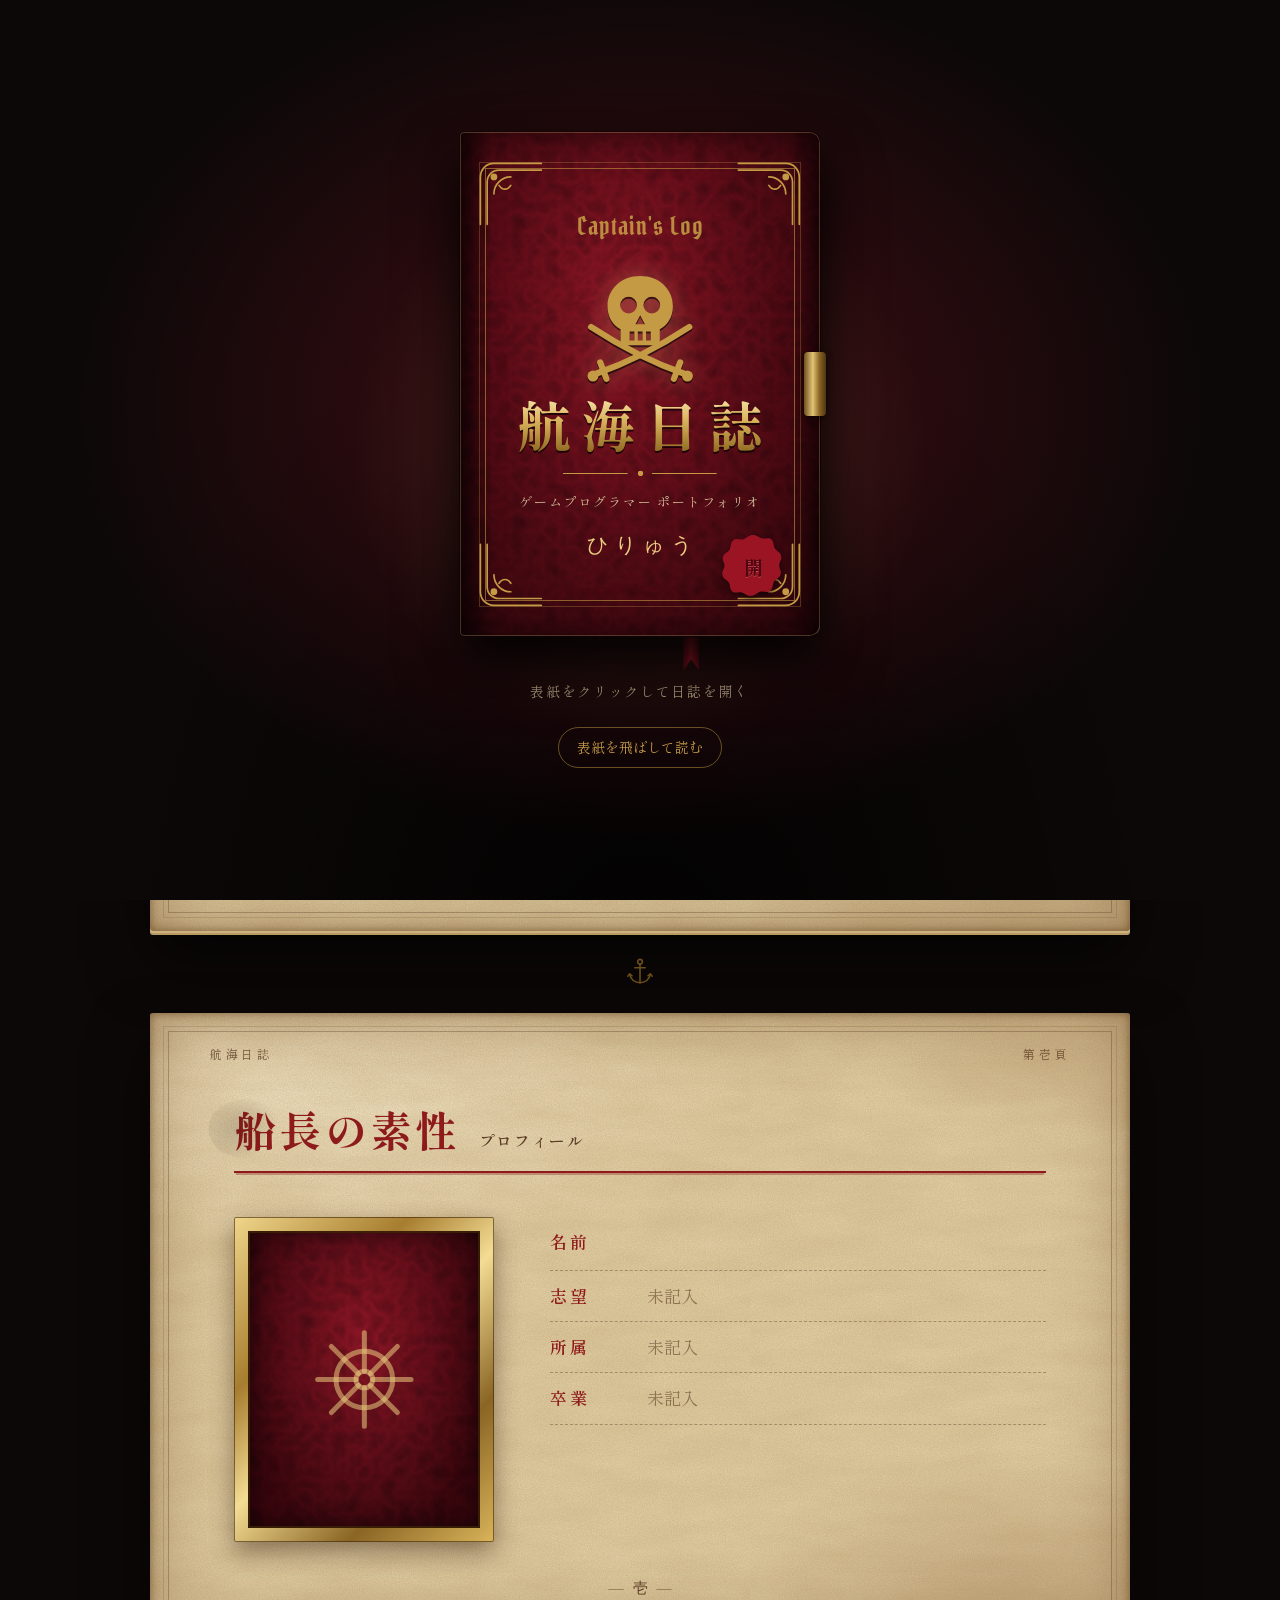
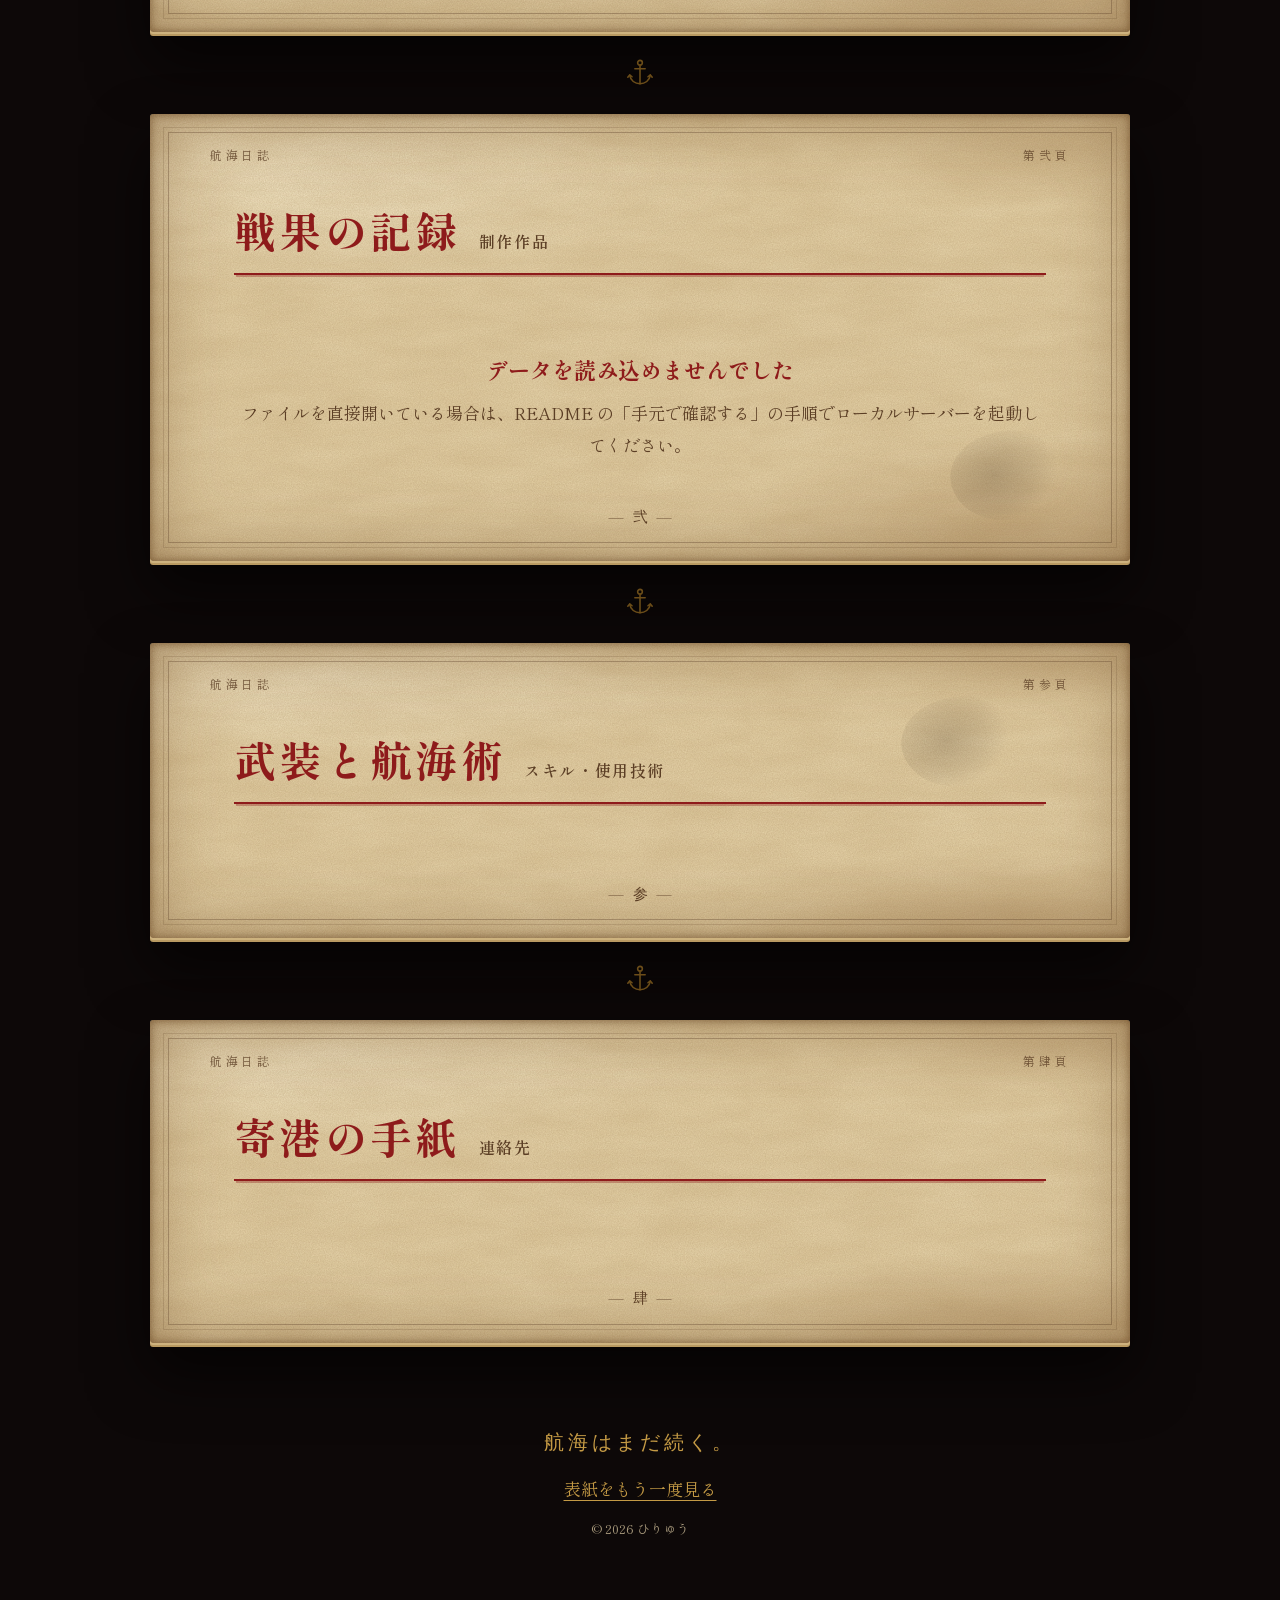
==== commit cce28f3c: "Add files via upload" ====
--- a/index.html
+++ b/index.html
@@ -27,8 +27,9 @@
     <div class="cover-stage__glow" aria-hidden="true"></div>
     <div class="book" id="book">
       <div class="book__page" aria-hidden="true">
-        <p class="book__page-line">この日誌を開いた者へ。</p>
-        <p class="book__page-line">ここに記すは、ひとりの船長が<br>コードを武器に挑んだ航海の記録である。</p>
+        <p class="book__page-text" data-bind="texts.cover.page">この日誌を開いた者へ。
+ここに記すは、ひとりの船長が
+コードを武器に挑んだ航海の記録である。</p>
         <svg class="book__page-mark"><use href="images/icons.svg#i-compass"/></svg>
       </div>
       <button class="book__cover" id="openBook" type="button" aria-label="航海日誌を開いてポートフォリオを見る">
@@ -39,11 +40,11 @@
           <svg class="cover__corner cover__corner--br"><use href="images/icons.svg#i-corner"/></svg>
         </span>
         <span class="cover__content">
-          <span class="cover__latin">Captain's Log</span>
+          <span class="cover__latin" data-bind="texts.cover.latin">Captain's Log</span>
           <svg class="cover__emblem" aria-hidden="true"><use href="images/icons.svg#i-skull"/></svg>
-          <span class="cover__title">航海日誌</span>
+          <span class="cover__title" data-bind="texts.cover.title">航海日誌</span>
           <span class="cover__rule" aria-hidden="true"></span>
-          <span class="cover__sub">ゲームプログラマー ポートフォリオ</span>
+          <span class="cover__sub" data-bind="texts.cover.sub">ゲームプログラマー ポートフォリオ</span>
           <span class="cover__owner" data-bind="profile.name">ひりゅう</span>
         </span>
         <span class="cover__clasp" aria-hidden="true"></span>
@@ -54,7 +55,7 @@
       </button>
       <span class="book__ribbon" aria-hidden="true"></span>
     </div>
-    <p class="cover-stage__hint">表紙をクリックして日誌を開く</p>
+    <p class="cover-stage__hint" data-bind="texts.cover.hint">表紙をクリックして日誌を開く</p>
     <button class="cover-stage__skip" id="skipCover" type="button">表紙を飛ばして読む</button>
   </div>
 
@@ -63,7 +64,7 @@
     <div class="site-header__inner">
       <a class="brand" href="#top">
         <svg class="brand__mark" aria-hidden="true"><use href="images/icons.svg#i-skull"/></svg>
-        <span class="brand__text">航海日誌<small data-bind="profile.name">ひりゅう</small></span>
+        <span class="brand__text"><span data-bind="texts.brand">航海日誌</span><small data-bind="profile.name">ひりゅう</small></span>
       </a>
       <button class="nav-toggle" id="navToggle" type="button" aria-expanded="false" aria-controls="siteNav">
         <svg aria-hidden="true"><use href="images/icons.svg#i-compass"/></svg>
@@ -88,16 +89,17 @@
 
     <!-- ===== 序：はじめに ===== -->
     <article class="sheet sheet--intro" id="top" aria-labelledby="introTitle">
-      <div class="sheet__runner"><span>航海日誌</span><span>序</span></div>
+      <div class="sheet__runner"><span data-bind="texts.brand">航海日誌</span><span>序</span></div>
 
       <div class="intro">
-        <p class="intro__latin">The log of a game programmer</p>
+        <p class="intro__latin" data-bind="texts.intro.latin">The log of a game programmer</p>
         <h1 class="intro__title" id="introTitle">
           <span class="intro__name" data-bind="profile.name">ひりゅう</span>
           <span class="intro__role" data-bind="profile.role">ゲームプログラマー志望</span>
         </h1>
         <p class="intro__catch" data-bind="profile.catchphrase"></p>
         <p class="intro__school"><span data-bind="profile.school"></span> <span data-bind="profile.graduation"></span></p>
+        <p class="intro__lead" data-bind="texts.intro.lead"></p>
       </div>
 
       <!-- 航海図ナビゲーション -->
@@ -113,10 +115,10 @@
         </svg>
         <svg class="chart__rose" aria-hidden="true"><use href="images/icons.svg#i-compass"/></svg>
         <ol class="chart__isles">
-          <li class="isle isle--1"><a href="#profile"><svg aria-hidden="true"><use href="images/icons.svg#i-quill"/></svg><span class="isle__name">船長の素性</span><span class="isle__plain">プロフィール</span></a></li>
-          <li class="isle isle--2"><a href="#works"><svg aria-hidden="true"><use href="images/icons.svg#i-chest"/></svg><span class="isle__name">戦果の記録</span><span class="isle__plain">制作作品</span></a></li>
-          <li class="isle isle--3"><a href="#skills"><svg aria-hidden="true"><use href="images/icons.svg#i-helm"/></svg><span class="isle__name">武装と航海術</span><span class="isle__plain">スキル・技術</span></a></li>
-          <li class="isle isle--4"><a href="#contact"><svg aria-hidden="true"><use href="images/icons.svg#i-mark"/></svg><span class="isle__name">寄港の手紙</span><span class="isle__plain">連絡先</span></a></li>
+          <li class="isle isle--1"><a href="#profile"><svg aria-hidden="true"><use href="images/icons.svg#i-quill"/></svg><span class="isle__name" data-bind="texts.chapters.profile.title">船長の素性</span><span class="isle__plain" data-bind="texts.chapters.profile.plain">プロフィール</span></a></li>
+          <li class="isle isle--2"><a href="#works"><svg aria-hidden="true"><use href="images/icons.svg#i-chest"/></svg><span class="isle__name" data-bind="texts.chapters.works.title">戦果の記録</span><span class="isle__plain" data-bind="texts.chapters.works.plain">制作作品</span></a></li>
+          <li class="isle isle--3"><a href="#skills"><svg aria-hidden="true"><use href="images/icons.svg#i-helm"/></svg><span class="isle__name" data-bind="texts.chapters.skills.title">武装と航海術</span><span class="isle__plain" data-bind="texts.chapters.skills.plain">スキル・使用技術</span></a></li>
+          <li class="isle isle--4"><a href="#contact"><svg aria-hidden="true"><use href="images/icons.svg#i-mark"/></svg><span class="isle__name" data-bind="texts.chapters.contact.title">寄港の手紙</span><span class="isle__plain" data-bind="texts.chapters.contact.plain">連絡先</span></a></li>
         </ol>
       </nav>
 
@@ -127,10 +129,10 @@
 
     <!-- ===== 壱：プロフィール ===== -->
     <section class="sheet" id="profile" aria-labelledby="profileTitle">
-      <div class="sheet__runner"><span>航海日誌</span><span>第壱頁</span></div>
+      <div class="sheet__runner"><span data-bind="texts.brand">航海日誌</span><span>第壱頁</span></div>
       <h2 class="sheet__title" id="profileTitle">
-        <span class="sheet__title-theme">船長の素性</span>
-        <span class="sheet__title-plain">プロフィール</span>
+        <span class="sheet__title-theme" data-bind="texts.chapters.profile.title">船長の素性</span>
+        <span class="sheet__title-plain" data-bind="texts.chapters.profile.plain">プロフィール</span>
       </h2>
 
       <div class="profile">
@@ -162,10 +164,10 @@
 
     <!-- ===== 弐：作品 ===== -->
     <section class="sheet sheet--works" id="works" aria-labelledby="worksTitle">
-      <div class="sheet__runner"><span>航海日誌</span><span>第弐頁</span></div>
+      <div class="sheet__runner"><span data-bind="texts.brand">航海日誌</span><span>第弐頁</span></div>
       <h2 class="sheet__title" id="worksTitle">
-        <span class="sheet__title-theme">戦果の記録</span>
-        <span class="sheet__title-plain">制作作品</span>
+        <span class="sheet__title-theme" data-bind="texts.chapters.works.title">戦果の記録</span>
+        <span class="sheet__title-plain" data-bind="texts.chapters.works.plain">制作作品</span>
       </h2>
 
       <div class="filter" id="workFilter" role="group" aria-label="使用技術で絞り込む" hidden></div>
@@ -173,8 +175,8 @@
 
       <div class="empty" id="worksEmpty" hidden>
         <svg class="empty__chest" aria-hidden="true"><use href="images/icons.svg#i-chest"/></svg>
-        <p class="empty__title">宝箱はまだ空っぽです</p>
-        <p class="empty__text">船長はいま航海の真っ最中。戦果が積み込まれるまで、しばしお待ちを。</p>
+        <p class="empty__title" data-bind="texts.worksEmpty.title">宝箱はまだ空っぽです</p>
+        <p class="empty__text" data-bind="texts.worksEmpty.text">船長はいま航海の真っ最中。戦果が積み込まれるまで、しばしお待ちを。</p>
       </div>
 
       <div class="sheet__folio" aria-hidden="true">弐</div>
@@ -184,10 +186,10 @@
 
     <!-- ===== 参：スキル ===== -->
     <section class="sheet" id="skills" aria-labelledby="skillsTitle">
-      <div class="sheet__runner"><span>航海日誌</span><span>第参頁</span></div>
+      <div class="sheet__runner"><span data-bind="texts.brand">航海日誌</span><span>第参頁</span></div>
       <h2 class="sheet__title" id="skillsTitle">
-        <span class="sheet__title-theme">武装と航海術</span>
-        <span class="sheet__title-plain">スキル・使用技術</span>
+        <span class="sheet__title-theme" data-bind="texts.chapters.skills.title">武装と航海術</span>
+        <span class="sheet__title-plain" data-bind="texts.chapters.skills.plain">スキル・使用技術</span>
       </h2>
       <p class="skills__legend" id="skillsLegend" hidden>
         金貨の枚数は習熟度の目安です（5枚で最大）。
@@ -200,10 +202,10 @@
 
     <!-- ===== 肆：連絡先 ===== -->
     <section class="sheet sheet--contact" id="contact" aria-labelledby="contactTitle">
-      <div class="sheet__runner"><span>航海日誌</span><span>第肆頁</span></div>
+      <div class="sheet__runner"><span data-bind="texts.brand">航海日誌</span><span>第肆頁</span></div>
       <h2 class="sheet__title" id="contactTitle">
-        <span class="sheet__title-theme">寄港の手紙</span>
-        <span class="sheet__title-plain">連絡先</span>
+        <span class="sheet__title-theme" data-bind="texts.chapters.contact.title">寄港の手紙</span>
+        <span class="sheet__title-plain" data-bind="texts.chapters.contact.plain">連絡先</span>
       </h2>
       <div class="letter">
         <p class="letter__message prose" data-bind="contact.message"></p>
@@ -218,7 +220,7 @@
   </main>
 
   <footer class="site-footer">
-    <p class="site-footer__end">航海はまだ続く。</p>
+    <p class="site-footer__end" data-bind="texts.footer">航海はまだ続く。</p>
     <button class="text-button" id="replayCover" type="button">表紙をもう一度見る</button>
     <p class="site-footer__copy">&copy; <span id="year"></span> <span data-bind="profile.name">ひりゅう</span></p>
   </footer>
--- a/css/style.css
+++ b/css/style.css
@@ -0,0 +1,700 @@
+/* =========================================================
+   航海日誌ポートフォリオ  style.css
+   色・文字・余白は :root の変数でまとめて変えられます
+   ========================================================= */
+
+:root {
+  /* --- 色 --- */
+  --black: #0d0808;          /* 船室の闇 */
+  --black-soft: #1d1011;
+  --crimson: #7d1020;        /* ベルベットの深紅 */
+  --crimson-deep: #43070e;
+  --gold: #c49a45;           /* アンティークゴールド */
+  --gold-bright: #e9cc7f;
+  --gold-dark: #85601f;
+  --parchment: #e8d6ad;      /* 羊皮紙 */
+  --parchment-dark: #c8ab74;
+  --ink: #2c1a0e;            /* 古いインク */
+  --ink-soft: #5b3e25;
+  --rubric: #8e1b1b;         /* 朱書き（羊皮紙の上の赤） */
+
+  /* --- 文字 --- */
+  --f-display: "Shippori Mincho B1", "Hiragino Mincho ProN", "Yu Mincho", "Noto Serif JP", "Noto Serif CJK JP", serif;
+  --f-body: "Shippori Mincho", "Hiragino Mincho ProN", "Yu Mincho", "Noto Serif JP", "Noto Serif CJK JP", serif;
+  --f-latin: "IM Fell English", Georgia, serif;
+  --f-pirate: "Pirata One", "IM Fell English", serif;
+
+  /* --- 寸法 --- */
+  --sheet-max: 980px;
+  --header-h: 64px;
+
+  /* --- 質感（SVGノイズ） --- */
+  --grain: url("data:image/svg+xml;utf8,<svg xmlns='http://www.w3.org/2000/svg' width='260' height='260'><filter id='n'><feTurbulence type='fractalNoise' baseFrequency='.85' numOctaves='3' stitchTiles='stitch'/><feColorMatrix values='0 0 0 0 .32 0 0 0 0 .2 0 0 0 0 .08 0 0 0 .32 0'/></filter><rect width='100%' height='100%' filter='url(%23n)'/></svg>");
+  --fibers: url("data:image/svg+xml;utf8,<svg xmlns='http://www.w3.org/2000/svg' width='600' height='600'><filter id='f'><feTurbulence type='fractalNoise' baseFrequency='.012 .045' numOctaves='4' seed='7'/><feColorMatrix values='0 0 0 0 .45 0 0 0 0 .28 0 0 0 0 .1 0 0 0 .22 0'/></filter><rect width='100%' height='100%' filter='url(%23f)'/></svg>");
+  --leather: url("data:image/svg+xml;utf8,<svg xmlns='http://www.w3.org/2000/svg' width='300' height='300'><filter id='l'><feTurbulence type='turbulence' baseFrequency='.06' numOctaves='2' seed='3'/><feColorMatrix values='0 0 0 0 0 0 0 0 0 0 0 0 0 0 0 0 0 0 .38 0'/></filter><rect width='100%' height='100%' filter='url(%23l)'/></svg>");
+}
+
+/* ---------- 基本 ---------- */
+*, *::before, *::after { box-sizing: border-box; }
+[hidden] { display: none !important; }
+html { scroll-behavior: smooth; scroll-padding-top: calc(var(--header-h) + 24px); }
+body {
+  margin: 0;
+  min-height: 100vh;
+  color: var(--parchment);
+  font-family: var(--f-body);
+  font-size: 17px;
+  line-height: 1.9;
+  font-feature-settings: "palt" 0;
+  background:
+    radial-gradient(1200px 700px at 50% -10%, rgba(125, 16, 32, .55), transparent 70%),
+    radial-gradient(900px 900px at 100% 60%, rgba(67, 7, 14, .6), transparent 70%),
+    radial-gradient(800px 800px at 0% 100%, rgba(67, 7, 14, .5), transparent 70%),
+    var(--black);
+  background-attachment: fixed;
+  -webkit-font-smoothing: antialiased;
+}
+img, svg { display: block; max-width: 100%; }
+svg { fill: currentColor; }
+a { color: inherit; }
+button { font: inherit; color: inherit; }
+h1, h2, h3, h4 { margin: 0; font-family: var(--f-display); font-weight: 700; line-height: 1.35; }
+p { margin: 0; }
+
+:focus-visible {
+  outline: 2px solid var(--gold-bright);
+  outline-offset: 3px;
+  border-radius: 2px;
+}
+
+.skip-link {
+  position: absolute; left: 12px; top: -60px; z-index: 200;
+  padding: 8px 14px; background: var(--gold); color: var(--black);
+  text-decoration: none; font-weight: 600;
+}
+.skip-link:focus { top: 12px; }
+
+.text-button {
+  background: none; border: 0; padding: 4px 0; cursor: pointer;
+  color: var(--gold); text-decoration: underline; text-underline-offset: 4px;
+  text-decoration-thickness: 1px;
+}
+.text-button:hover { color: var(--gold-bright); }
+
+/* =========================================================
+   表紙
+   ========================================================= */
+.cover-stage { display: none; }
+.js .cover-stage {
+  position: fixed; inset: 0; z-index: 100;
+  display: flex; flex-direction: column; align-items: center; justify-content: center;
+  gap: 22px; padding: 24px;
+  background:
+    radial-gradient(ellipse at 50% 45%, rgba(110, 18, 30, .55), transparent 62%),
+    radial-gradient(ellipse at 50% 120%, rgba(0, 0, 0, .9), transparent 60%),
+    var(--black);
+  transition: opacity .6s ease, visibility 0s linear .6s;
+}
+.cover-stage.is-gone { opacity: 0; visibility: hidden; pointer-events: none; }
+.js body.cover-open { overflow: hidden; }
+
+.cover-stage__glow {
+  position: absolute; width: 70vmin; height: 70vmin; border-radius: 50%;
+  background: radial-gradient(circle, rgba(233, 204, 127, .16), transparent 65%);
+  animation: candle 5s ease-in-out infinite alternate;
+  pointer-events: none;
+}
+@keyframes candle {
+  0%   { transform: scale(1);    opacity: .8; }
+  40%  { transform: scale(1.04); opacity: 1; }
+  100% { transform: scale(.98);  opacity: .85; }
+}
+
+.book {
+  --book-w: min(78vw, 360px, calc(62vh * .72));
+  position: relative;
+  width: var(--book-w);
+  aspect-ratio: 5 / 7;
+  perspective: 1800px;
+  transition: transform 1s cubic-bezier(.6, .05, .25, 1), opacity .5s ease .55s;
+}
+
+/* 表紙の下に見える最初のページ */
+.book__page {
+  position: absolute; inset: 6px 4px 6px 10px;
+  border-radius: 2px 6px 6px 2px;
+  padding: 18% 12%;
+  display: flex; flex-direction: column; gap: 1.2em; justify-content: center;
+  color: var(--ink); font-size: clamp(13px, 3.4vw, 15px); line-height: 2;
+  background: var(--grain), var(--fibers),
+    radial-gradient(ellipse at 20% 50%, rgba(80, 45, 10, .25), transparent 55%),
+    var(--parchment);
+  box-shadow: inset 14px 0 24px -12px rgba(60, 30, 5, .7), 2px 2px 0 #d8c08f, 4px 4px 0 #c9ad78, 0 20px 40px rgba(0,0,0,.6);
+}
+.book__page-text { white-space: pre-line; }
+.book__page-text:empty { display: none; }
+.book__page-mark { width: 54px; height: 54px; margin: 8px auto 0; color: var(--rubric); opacity: .75; }
+
+.book__cover {
+  position: absolute; inset: 0;
+  padding: 0; border: 0; cursor: pointer;
+  border-radius: 4px 10px 10px 4px;
+  transform-origin: left center;
+  transform-style: preserve-3d;
+  transition: transform 1.15s cubic-bezier(.62, .02, .3, 1), box-shadow .3s ease;
+  color: var(--gold-bright);
+  background:
+    var(--leather),
+    linear-gradient(90deg, rgba(0,0,0,.55) 0, rgba(0,0,0,.15) 7%, transparent 9%, transparent 92%, rgba(0,0,0,.35) 100%),
+    radial-gradient(ellipse at 45% 35%, #8f1626 0%, #5e0c17 45%, #2a050a 100%);
+  box-shadow:
+    inset 0 0 0 1px rgba(233, 204, 127, .25),
+    inset 0 0 40px rgba(0, 0, 0, .65),
+    0 30px 60px rgba(0, 0, 0, .75),
+    0 0 0 1px #1a0306;
+}
+.book__cover:hover { box-shadow: inset 0 0 0 1px rgba(233,204,127,.45), inset 0 0 40px rgba(0,0,0,.6), 0 34px 70px rgba(0,0,0,.8), 0 0 50px rgba(196,154,69,.18); }
+.book__cover:hover .cover__seal { transform: rotate(-8deg) scale(1.06); }
+.book__cover:focus-visible { outline-offset: 8px; }
+
+.cover__frame { position: absolute; inset: 7%; border: 1px solid rgba(196, 154, 69, .6); outline: 1px solid rgba(196,154,69,.3); outline-offset: 5px; pointer-events: none; }
+.cover__corner { position: absolute; width: 22%; height: auto; aspect-ratio: 1; color: var(--gold); }
+.cover__corner--tl { left: -9px; top: -9px; }
+.cover__corner--tr { right: -9px; top: -9px; transform: scaleX(-1); }
+.cover__corner--bl { left: -9px; bottom: -9px; transform: scaleY(-1); }
+.cover__corner--br { right: -9px; bottom: -9px; transform: scale(-1, -1); }
+
+.cover__content {
+  position: absolute; inset: 14% 12%;
+  display: flex; flex-direction: column; align-items: center; justify-content: center;
+  text-align: center;
+}
+.cover__latin { font-family: var(--f-pirate); font-size: clamp(18px, 5.2vw, 25px); letter-spacing: .04em; color: var(--gold); opacity: .9; }
+.cover__emblem { width: 44%; height: auto; aspect-ratio: 1; margin: 6% 0 4%; color: var(--gold); filter: drop-shadow(0 2px 0 rgba(0,0,0,.6)) drop-shadow(0 0 12px rgba(233, 204, 127, .25)); }
+.cover__title {
+  font-family: var(--f-display); font-weight: 800;
+  font-size: clamp(34px, 11vw, 54px); line-height: 1.1; letter-spacing: .18em; margin-right: -.18em;
+  background: linear-gradient(180deg, #fbe9b0 0%, #d8b25a 45%, #8c661f 100%);
+  -webkit-background-clip: text; background-clip: text; color: transparent;
+  filter: drop-shadow(0 2px 0 rgba(0, 0, 0, .7));
+}
+.cover__rule { width: 56%; height: 7px; margin: 6% 0 5%;
+  background:
+    radial-gradient(circle, var(--gold) 2.5px, transparent 3px) center / 7px 7px no-repeat,
+    linear-gradient(var(--gold), var(--gold)) left center / 42% 1px no-repeat,
+    linear-gradient(var(--gold), var(--gold)) right center / 42% 1px no-repeat;
+}
+.cover__sub { font-size: clamp(11px, 3vw, 13px); letter-spacing: .14em; color: var(--parchment); opacity: .85; }
+.cover__owner { margin-top: 4%; font-family: var(--f-display); font-size: clamp(16px, 4.6vw, 21px); letter-spacing: .3em; margin-right: -.3em; color: var(--gold-bright); }
+
+.cover__clasp {
+  position: absolute; right: -6px; top: 50%; width: 22px; height: 64px; transform: translateY(-50%);
+  border-radius: 4px; background: linear-gradient(90deg, #6d5020, #e2c375 40%, #8a6524 70%, #4d360f);
+  box-shadow: 0 2px 6px rgba(0,0,0,.6);
+}
+.cover__seal {
+  position: absolute; right: 9%; bottom: 7%; width: 19%; aspect-ratio: 1;
+  display: grid; place-items: center;
+  color: #9b1424;
+  transition: transform .35s cubic-bezier(.3, 1.6, .5, 1);
+  filter: drop-shadow(0 3px 3px rgba(0,0,0,.6));
+}
+.cover__seal svg { position: absolute; inset: 0; width: 100%; height: 100%; }
+.cover__seal span { position: relative; font-family: var(--f-display); font-weight: 800; font-size: clamp(14px, 4vw, 19px); color: #4c0710; text-shadow: 0 1px 0 rgba(255, 160, 160, .35); }
+
+.book__ribbon {
+  position: absolute; left: 62%; bottom: -34px; width: 16px; height: 50px; z-index: -1;
+  background: linear-gradient(90deg, #5b0912, #a3192b 50%, #5b0912);
+  clip-path: polygon(0 0, 100% 0, 100% 100%, 50% 78%, 0 100%);
+  transition: opacity .3s;
+}
+
+.cover-stage__hint { font-size: 14px; letter-spacing: .12em; color: rgba(232, 214, 173, .7); margin-top: 20px; }
+.cover-stage__skip {
+  background: none; border: 1px solid rgba(196, 154, 69, .5); border-radius: 999px;
+  padding: 6px 18px; font-size: 14px; color: var(--gold); cursor: pointer;
+}
+.cover-stage__skip:hover { background: rgba(196, 154, 69, .12); color: var(--gold-bright); }
+
+/* 開くアニメーション */
+.cover-stage.is-opening .book__cover { transform: rotateY(-168deg); box-shadow: 0 0 0 rgba(0,0,0,0); }
+.cover-stage.is-opening .book__ribbon { opacity: 0; }
+.cover-stage.is-opening .cover-stage__hint,
+.cover-stage.is-opening .cover-stage__skip { opacity: 0; transition: opacity .3s; }
+.cover-stage.is-entering .book { transform: scale(2.4) translateY(4%); opacity: 0; }
+
+/* =========================================================
+   ヘッダー
+   ========================================================= */
+.site-header {
+  position: sticky; top: 0; z-index: 50;
+  background:
+    var(--leather),
+    linear-gradient(180deg, #2a070d, #160507);
+  border-bottom: 1px solid var(--gold-dark);
+  box-shadow: 0 1px 0 rgba(233, 204, 127, .25), 0 10px 30px rgba(0, 0, 0, .5);
+}
+.site-header__inner {
+  max-width: calc(var(--sheet-max) + 80px); height: var(--header-h);
+  margin: 0 auto; padding: 0 20px;
+  display: flex; align-items: center; justify-content: space-between; gap: 16px;
+}
+.brand { display: flex; align-items: center; gap: 10px; text-decoration: none; color: var(--gold-bright); }
+.brand__mark { width: 34px; height: 34px; color: var(--gold); transition: transform .4s cubic-bezier(.3, 1.6, .5, 1); }
+.brand:hover .brand__mark { transform: rotate(-12deg) scale(1.08); }
+.brand__text > span { display: block; }
+.brand__text { font-family: var(--f-display); font-weight: 700; font-size: 19px; letter-spacing: .12em; line-height: 1.1; display: flex; flex-direction: column; }
+.brand__text small { font-family: var(--f-body); font-weight: 400; font-size: 12px; letter-spacing: .2em; color: var(--parchment); opacity: .75; }
+
+.site-nav ul { display: flex; gap: 6px; list-style: none; margin: 0; padding: 0; }
+.site-nav a {
+  display: block; padding: 6px 14px; text-decoration: none;
+  font-size: 15px; letter-spacing: .08em; color: var(--parchment);
+  border-bottom: 1px solid transparent;
+  transition: color .2s, border-color .2s;
+}
+.site-nav a:hover, .site-nav a[aria-current="true"] { color: var(--gold-bright); border-bottom-color: var(--gold); }
+
+.nav-toggle { display: none; }
+
+/* スクロール進捗：ロープの上を進む小舟 */
+.voyage { position: relative; height: 0; }
+.voyage__line { position: absolute; left: 0; right: 0; top: -1px; height: 1px; }
+.voyage__ship {
+  position: absolute; top: -17px; left: 0; width: 26px; height: 22px;
+  color: var(--gold-bright);
+  transform: translateX(calc(var(--progress, 0) * (100vw - 40px)));
+  filter: drop-shadow(0 1px 1px rgba(0,0,0,.8));
+  pointer-events: none;
+}
+
+/* =========================================================
+   羊皮紙のページ
+   ========================================================= */
+.log { padding: 56px 20px 40px; outline: none; }
+
+.sheet {
+  position: relative;
+  max-width: var(--sheet-max);
+  margin: 0 auto;
+  padding: clamp(56px, 8vw, 88px) clamp(22px, 7vw, 84px) clamp(64px, 8vw, 90px);
+  color: var(--ink);
+  border-radius: 3px;
+  background:
+    var(--grain),
+    var(--fibers),
+    radial-gradient(ellipse 60% 40% at 18% 12%, rgba(255, 248, 225, .55), transparent 70%),
+    radial-gradient(ellipse 40% 30% at 88% 92%, rgba(110, 60, 15, .22), transparent 70%),
+    radial-gradient(ellipse 25% 18% at 92% 8%, rgba(110, 60, 15, .14), transparent 70%),
+    var(--parchment);
+  box-shadow:
+    inset 0 0 70px rgba(95, 55, 15, .45),
+    inset 0 0 10px rgba(70, 35, 5, .55),
+    0 2px 0 #cdb27e,
+    0 4px 0 #b99a62,
+    0 30px 60px rgba(0, 0, 0, .65);
+}
+/* 紙の縁の装飾線 */
+.sheet::before {
+  content: ""; position: absolute; inset: 18px; pointer-events: none;
+  border: 1px solid rgba(91, 62, 37, .35);
+  outline: 1px solid rgba(91, 62, 37, .18); outline-offset: 4px;
+}
+/* インクの染み（ページごとに位置を変える） */
+.sheet::after {
+  content: ""; position: absolute; width: 110px; height: 90px; pointer-events: none;
+  right: 7%; bottom: 9%;
+  background: radial-gradient(ellipse at 40% 45%, rgba(40, 22, 8, .18), rgba(40, 22, 8, .08) 45%, transparent 70%);
+  border-radius: 46% 54% 40% 60%;
+  transform: rotate(-18deg);
+}
+#profile::after { left: 6%; right: auto; top: 14%; bottom: auto; width: 70px; height: 60px; }
+#skills::after  { right: 12%; top: 18%; bottom: auto; }
+#contact::after { display: none; }
+
+.sheet__runner {
+  position: absolute; top: 30px; left: clamp(30px, 6vw, 60px); right: clamp(30px, 6vw, 60px);
+  display: flex; justify-content: space-between;
+  font-size: 12px; letter-spacing: .3em; color: var(--ink-soft); opacity: .8;
+}
+.sheet__folio {
+  position: absolute; bottom: 30px; left: 0; right: 0; text-align: center;
+  font-family: var(--f-display); font-size: 15px; color: var(--ink-soft);
+}
+.sheet__folio::before, .sheet__folio::after { content: "―"; margin: 0 .6em; opacity: .6; }
+
+.sheet__title {
+  display: flex; align-items: baseline; flex-wrap: wrap; gap: 4px 18px;
+  margin-bottom: clamp(28px, 4vw, 44px);
+  padding-bottom: 14px;
+  border-bottom: 2px solid var(--rubric);
+  box-shadow: 0 4px 0 -2px rgba(142, 27, 27, .35);
+}
+.sheet__title-theme { font-size: clamp(30px, 5vw, 42px); font-weight: 800; color: var(--rubric); letter-spacing: .08em; }
+.sheet__title-plain { font-family: var(--f-body); font-weight: 600; font-size: 16px; color: var(--ink-soft); letter-spacing: .1em; }
+
+.minor-title { font-size: 18px; color: var(--rubric); margin-bottom: 10px; letter-spacing: .06em; }
+
+.prose { white-space: pre-line; max-width: 38em; }
+
+.between { display: flex; justify-content: center; padding: 26px 0; color: var(--gold-dark); }
+.between svg { width: 30px; height: 30px; opacity: .8; }
+
+/* =========================================================
+   序：はじめに
+   ========================================================= */
+.intro { text-align: center; padding: 8px 0 34px; }
+.intro__latin { font-family: var(--f-latin); font-style: italic; font-size: 19px; color: var(--ink-soft); margin-bottom: 10px; }
+.intro__title { display: flex; flex-direction: column; align-items: center; gap: 6px; }
+.intro__name {
+  font-size: clamp(54px, 12vw, 104px); font-weight: 800; line-height: 1.05;
+  letter-spacing: .14em; margin-right: -.14em; color: var(--ink);
+  text-shadow: 1px 1px 0 rgba(255, 245, 220, .6), -1px -1px 0 rgba(60, 30, 5, .15);
+}
+.intro__role {
+  font-family: var(--f-body); font-weight: 600; font-size: clamp(16px, 2.4vw, 20px);
+  letter-spacing: .3em; margin-right: -.3em;
+  color: var(--parchment); background: var(--rubric);
+  padding: 4px 22px; margin-top: 10px;
+  clip-path: polygon(10px 0, calc(100% - 10px) 0, 100% 50%, calc(100% - 10px) 100%, 10px 100%, 0 50%);
+}
+.intro__catch { margin-top: 26px; font-size: clamp(18px, 2.6vw, 22px); font-family: var(--f-display); font-weight: 500; }
+.intro__catch:empty { display: none; }
+.intro__school { margin-top: 10px; font-size: 15px; color: var(--ink-soft); }
+.intro__school span { display: inline-block; }
+.intro__lead { white-space: pre-line; margin: 22px auto 0; max-width: 34em; font-size: 17px; line-height: 2; }
+.intro__lead:empty, .intro__latin:empty, .cover__latin:empty, .cover__sub:empty, .cover-stage__hint:empty, .sheet__title-plain:empty, .isle__plain:empty { display: none; }
+
+/* 航海図ナビ */
+.chart {
+  position: relative; margin-top: 10px;
+  aspect-ratio: 800 / 330;
+  border: 1px solid rgba(91, 62, 37, .5);
+  background:
+    radial-gradient(ellipse at 50% 50%, rgba(255, 248, 225, .25), transparent 70%),
+    rgba(120, 85, 40, .07);
+}
+.chart__sea { position: absolute; inset: 0; width: 100%; height: 100%; }
+.chart__grid path { stroke: rgba(91, 62, 37, .18); stroke-width: 1; fill: none; }
+.chart__route { fill: none; stroke: var(--rubric); stroke-width: 2.2; stroke-dasharray: 2 9; stroke-linecap: round; opacity: .8; }
+.chart__waves path { fill: none; stroke: rgba(91, 62, 37, .45); stroke-width: 1.4; }
+.chart__rose { position: absolute; right: 2.5%; bottom: 5%; width: 13%; height: auto; aspect-ratio: 1; color: rgba(91, 62, 37, .55); }
+.chart__isles { list-style: none; margin: 0; padding: 0; }
+.isle { position: absolute; transform: translate(-50%, -50%); }
+.isle--1 { left: 12%;  top: 70%; }
+.isle--2 { left: 37.5%; top: 36%; }
+.isle--3 { left: 65%;  top: 65%; }
+.isle--4 { left: 89%;  top: 28%; }
+.isle a {
+  display: flex; flex-direction: column; align-items: center; gap: 2px;
+  text-decoration: none; color: var(--ink); padding: 6px 10px;
+}
+.isle svg {
+  width: 52px; height: 52px; padding: 9px;
+  color: var(--rubric);
+  background: radial-gradient(circle, rgba(255, 248, 225, .9) 0, rgba(232, 214, 173, .95) 60%, rgba(150, 110, 60, .5) 100%);
+  border: 1px solid rgba(91, 62, 37, .6);
+  border-radius: 46% 54% 50% 50% / 55% 45% 55% 45%;
+  transition: transform .35s cubic-bezier(.3, 1.6, .5, 1), color .2s;
+}
+.isle__name { font-family: var(--f-display); font-weight: 700; font-size: 17px; letter-spacing: .06em; white-space: nowrap; }
+.isle__plain { font-size: 12px; color: var(--ink-soft); white-space: nowrap; line-height: 1.2; }
+.isle a:hover svg, .isle a:focus-visible svg { transform: translateY(-4px) rotate(-6deg) scale(1.08); color: var(--crimson-deep); }
+.isle a:hover .isle__name { color: var(--rubric); }
+
+/* =========================================================
+   壱：プロフィール
+   ========================================================= */
+.profile { display: grid; grid-template-columns: minmax(180px, 260px) 1fr; gap: clamp(24px, 5vw, 56px); align-items: start; }
+.portrait { margin: 0; }
+/* 船長室の額縁：金の枠 + ベルベット */
+.portrait__frame {
+  position: relative; aspect-ratio: 4 / 5;
+  padding: 14px;
+  background:
+    linear-gradient(135deg, #f0d68b, #a77d2f 30%, #f3dc94 50%, #8a6524 75%, #d9b45a);
+  box-shadow: 0 10px 24px rgba(40, 20, 5, .45), inset 0 0 0 1px rgba(60, 35, 5, .6);
+  border-radius: 2px;
+}
+.portrait__frame::before {
+  content: ""; position: absolute; inset: 14px;
+  background: var(--leather), radial-gradient(ellipse at 50% 35%, #8f1626, #3b060d 80%);
+  box-shadow: inset 0 0 0 2px rgba(60, 35, 5, .8), inset 0 0 30px rgba(0,0,0,.6);
+}
+.portrait__img { position: relative; width: 100%; height: 100%; object-fit: cover; }
+.portrait__placeholder { position: relative; width: 46%; height: 100%; margin: 0 auto; color: rgba(233, 204, 127, .55); }
+
+.ledger { margin: 0 0 24px; display: grid; gap: 0; }
+.ledger > div { display: grid; grid-template-columns: 5em 1fr; gap: 12px; padding: 9px 0; border-bottom: 1px dashed rgba(91, 62, 37, .4); }
+.ledger dt { color: var(--rubric); font-weight: 600; letter-spacing: .2em; }
+.ledger dd { margin: 0; }
+.ledger dd:empty::after { content: "未記入"; color: var(--ink-soft); opacity: .6; }
+.ledger__sub { margin-left: 1em; font-family: var(--f-latin); font-style: italic; color: var(--ink-soft); }
+
+.likes { list-style: none; padding: 0; margin: 0; display: flex; flex-wrap: wrap; gap: 8px; }
+.likes li { padding: 2px 12px; border: 1px solid rgba(91, 62, 37, .45); border-radius: 2px; font-size: 15px; background: rgba(255, 248, 225, .3); }
+
+/* =========================================================
+   弐：作品
+   ========================================================= */
+.filter { display: flex; flex-wrap: wrap; gap: 8px; margin-bottom: 32px; }
+.filter button {
+  padding: 4px 14px; font-size: 14px; cursor: pointer;
+  border: 1px solid rgba(91, 62, 37, .5); border-radius: 2px;
+  background: rgba(255, 248, 225, .35); color: var(--ink);
+}
+.filter button:hover { border-color: var(--rubric); color: var(--rubric); }
+.filter button[aria-pressed="true"] { background: var(--rubric); border-color: var(--rubric); color: var(--parchment); }
+
+.entries { list-style: none; margin: 0; padding: 0; display: grid; gap: clamp(40px, 6vw, 64px); }
+.entry {
+  display: grid; grid-template-columns: minmax(0, 5fr) minmax(0, 6fr); gap: clamp(20px, 4vw, 44px); align-items: start;
+  padding-bottom: clamp(40px, 6vw, 64px);
+  border-bottom: 1px solid rgba(91, 62, 37, .35);
+}
+.entry:last-child { border-bottom: 0; padding-bottom: 0; }
+.entry:nth-child(even) .entry__plate { order: 2; }
+
+/* 金の額縁に収めた作品サムネイル */
+.entry__plate {
+  position: relative; display: block; aspect-ratio: 16 / 9;
+  padding: 8px; text-decoration: none;
+  background: linear-gradient(135deg, #f0d68b, #a77d2f 30%, #f3dc94 50%, #8a6524 75%, #d9b45a);
+  box-shadow: 0 10px 22px rgba(40, 20, 5, .4), inset 0 0 0 1px rgba(60, 35, 5, .6);
+}
+.entry__plate img, .entry__plate .noimg {
+  width: 100%; height: 100%; object-fit: cover;
+  box-shadow: inset 0 0 0 2px rgba(60, 35, 5, .8);
+  background: var(--leather), radial-gradient(ellipse at 50% 40%, #6d1120, #2a050a);
+}
+.entry__plate .noimg { display: grid; place-items: center; color: rgba(233, 204, 127, .5); }
+.entry__plate .noimg svg { width: 26%; height: auto; }
+.entry__plate:hover img { filter: brightness(1.06) saturate(1.05); }
+
+.entry__date { font-size: 14px; color: var(--ink-soft); letter-spacing: .06em; }
+.entry__title { margin: 4px 0 2px; font-size: clamp(24px, 3.4vw, 30px); font-weight: 800; letter-spacing: .04em; }
+.entry__title a { text-decoration: none; }
+.entry__title a:hover { color: var(--rubric); text-decoration: underline; text-decoration-thickness: 1px; text-underline-offset: 6px; }
+.entry__genre { font-size: 15px; color: var(--ink-soft); margin-bottom: 12px; }
+.entry__summary { margin-bottom: 16px; }
+.entry__meta { margin: 0 0 20px; display: grid; gap: 4px; font-size: 15px; }
+.entry__meta > div { display: grid; grid-template-columns: 4.5em 1fr; gap: 10px; }
+.entry__meta dt { color: var(--rubric); font-weight: 600; }
+.entry__meta dd { margin: 0; }
+.entry--featured .entry__title::before { content: "★ "; color: var(--gold-dark); font-size: .7em; vertical-align: .15em; }
+
+.tags { display: flex; flex-wrap: wrap; gap: 6px; list-style: none; padding: 0; margin: 0; }
+.tags li { font-size: 13px; padding: 0 9px; border: 1px solid rgba(91, 62, 37, .45); border-radius: 2px; background: rgba(255, 248, 225, .3); line-height: 1.8; }
+
+/* 封蝋つきリンク */
+.seal-link {
+  display: inline-flex; align-items: center; gap: 12px;
+  text-decoration: none; font-weight: 600; letter-spacing: .08em; color: var(--rubric);
+}
+.seal-link__seal { position: relative; width: 44px; height: 44px; display: grid; place-items: center; color: #9b1424; filter: drop-shadow(0 2px 2px rgba(40, 10, 5, .45)); transition: transform .3s cubic-bezier(.3, 1.6, .5, 1); }
+.seal-link__seal > svg:first-child { position: absolute; inset: 0; width: 100%; height: 100%; }
+.seal-link__seal .seal-link__icon { position: relative; width: 20px; height: 20px; color: #4c0710; }
+.seal-link:hover .seal-link__seal { transform: rotate(-12deg) scale(1.08); }
+.seal-link:hover span:last-child { text-decoration: underline; text-underline-offset: 5px; text-decoration-thickness: 1px; }
+
+/* 空のとき */
+.empty { text-align: center; padding: 30px 0 10px; }
+.empty__chest { width: 96px; height: 96px; margin: 0 auto 14px; color: var(--ink-soft); opacity: .75; }
+.empty__title { font-family: var(--f-display); font-weight: 700; font-size: 22px; color: var(--rubric); }
+.empty__text { margin-top: 6px; color: var(--ink-soft); }
+
+/* =========================================================
+   参：スキル
+   ========================================================= */
+.skills__legend { font-size: 14px; color: var(--ink-soft); margin: -16px 0 26px; }
+.armory { display: grid; grid-template-columns: repeat(auto-fit, minmax(260px, 1fr)); gap: 30px 48px; }
+.armory__group h3 { font-size: 19px; color: var(--rubric); letter-spacing: .08em; padding-bottom: 6px; margin-bottom: 4px; border-bottom: 1px solid rgba(142, 27, 27, .5); }
+.armory__list { list-style: none; margin: 0; padding: 0; }
+.armory__item { padding: 9px 0; border-bottom: 1px dashed rgba(91, 62, 37, .35); }
+.armory__row { display: flex; align-items: center; justify-content: space-between; gap: 10px; }
+.armory__name { font-weight: 600; }
+.armory__note { font-size: 14px; color: var(--ink-soft); line-height: 1.7; margin-top: 2px; }
+.coins { display: flex; gap: 2px; flex-shrink: 0; }
+.coins svg { width: 17px; height: 17px; }
+.coins .on { color: var(--gold); filter: drop-shadow(0 1px 0 rgba(60, 35, 5, .5)); }
+.coins .off { color: rgba(91, 62, 37, .4); }
+
+/* =========================================================
+   肆：連絡先
+   ========================================================= */
+.letter { display: grid; gap: 28px; justify-items: start; }
+.seal-button {
+  display: inline-flex; align-items: center; gap: 16px;
+  padding: 12px 26px 12px 14px; text-decoration: none;
+  color: var(--parchment);
+  background: var(--leather), linear-gradient(180deg, #8f1626, #5e0c17);
+  border: 1px solid var(--gold-dark);
+  box-shadow: inset 0 0 0 3px rgba(20, 3, 5, .35), inset 0 0 0 4px rgba(196, 154, 69, .5), 0 8px 18px rgba(40, 10, 5, .4);
+}
+.seal-button__seal { position: relative; width: 48px; height: 48px; display: grid; place-items: center; color: var(--gold); transition: transform .3s cubic-bezier(.3, 1.6, .5, 1); }
+.seal-button__seal > svg:first-child { position: absolute; inset: 0; width: 100%; height: 100%; }
+.seal-button__icon { position: relative; width: 22px; height: 22px; color: var(--crimson-deep); }
+.seal-button__label { display: flex; flex-direction: column; font-size: 18px; font-weight: 600; letter-spacing: .1em; line-height: 1.4; }
+.seal-button__label small { font-size: 13px; font-weight: 400; letter-spacing: .04em; opacity: .85; }
+.seal-button:hover .seal-button__seal { transform: rotate(-12deg) scale(1.08); }
+.seal-button:hover { filter: brightness(1.1); }
+
+.harbors { list-style: none; margin: 0; padding: 0; display: flex; flex-wrap: wrap; gap: 10px 26px; }
+.harbors a { display: inline-flex; align-items: center; gap: 8px; font-size: 17px; text-decoration: none; border-bottom: 1px solid rgba(91, 62, 37, .5); padding-bottom: 2px; }
+.harbors a:hover { color: var(--rubric); border-bottom-color: var(--rubric); }
+.harbors svg { width: 16px; height: 16px; }
+
+/* =========================================================
+   フッター
+   ========================================================= */
+.site-footer { text-align: center; padding: 40px 20px 60px; color: rgba(232, 214, 173, .7); display: grid; gap: 8px; justify-items: center; }
+.site-footer__end { font-family: var(--f-display); font-size: 20px; color: var(--gold); letter-spacing: .2em; }
+.site-footer__copy { font-size: 13px; }
+
+/* =========================================================
+   作品詳細ページ（work.html）
+   ========================================================= */
+.back-link { display: inline-flex; align-items: center; gap: 4px; font-size: 15px; text-decoration: none; color: var(--ink-soft); margin-bottom: 26px; }
+.back-link svg { width: 16px; height: 16px; }
+.back-link:hover { color: var(--rubric); }
+
+.work-head { margin-bottom: 34px; }
+.work-head__genre { color: var(--ink-soft); font-size: 15px; }
+.work-head__title { font-size: clamp(34px, 6vw, 56px); font-weight: 800; letter-spacing: .04em; line-height: 1.2; margin: 4px 0; }
+.work-head__subtitle { font-family: var(--f-display); font-size: clamp(17px, 2.4vw, 21px); color: var(--ink-soft); }
+
+.work-media { margin-bottom: 40px; }
+.video {
+  position: relative; aspect-ratio: 16 / 9; padding: 10px;
+  background: linear-gradient(135deg, #f0d68b, #a77d2f 30%, #f3dc94 50%, #8a6524 75%, #d9b45a);
+  box-shadow: 0 14px 30px rgba(40, 20, 5, .45);
+}
+.video > * { width: 100%; height: 100%; border: 0; display: block; background: #000; }
+.video__poster { position: relative; padding: 0; cursor: pointer; overflow: hidden; }
+.video__poster img { width: 100%; height: 100%; object-fit: cover; opacity: .85; transition: opacity .2s; }
+.video__poster:hover img { opacity: 1; }
+.video__play { position: absolute; left: 50%; top: 50%; width: 84px; height: 84px; transform: translate(-50%, -50%); display: grid; place-items: center; color: #9b1424; filter: drop-shadow(0 4px 6px rgba(0,0,0,.6)); }
+.video__play > svg:first-child { position: absolute; inset: 0; width: 100%; height: 100%; }
+.video__play .video__play-icon { position: relative; width: 32px; height: 32px; color: var(--gold-bright); margin-left: 4px; }
+
+.work-grid { display: grid; grid-template-columns: minmax(0, 1fr) 280px; gap: clamp(28px, 5vw, 56px); align-items: start; }
+.work-main > section + section { margin-top: 44px; }
+.work-main h2 { font-size: 24px; color: var(--rubric); letter-spacing: .06em; margin-bottom: 14px; display: flex; align-items: center; gap: 10px; }
+.work-main h2 svg { width: 24px; height: 24px; flex-shrink: 0; }
+
+.duty-list { margin: 0; padding-left: 1.4em; }
+.duty-list li { padding: 2px 0; }
+.duty-list li::marker { color: var(--rubric); }
+
+.feat { padding: 18px 0; border-top: 1px dashed rgba(91, 62, 37, .4); }
+.feat:first-of-type { border-top: 0; padding-top: 0; }
+.feat h3 { font-size: 19px; margin-bottom: 6px; }
+
+.trouble { display: grid; gap: 18px; }
+.trouble__item { display: grid; grid-template-columns: 4.2em 1fr; gap: 6px 14px; padding: 18px 20px; background: rgba(255, 248, 225, .35); border: 1px solid rgba(91, 62, 37, .35); border-left: 4px solid var(--rubric); }
+.trouble__label { font-weight: 700; color: var(--rubric); font-family: var(--f-display); }
+.trouble__label--fix { color: var(--ink); }
+
+.work-side { position: sticky; top: calc(var(--header-h) + 24px); display: grid; gap: 22px; }
+.spec {
+  padding: 22px 22px 18px;
+  color: var(--parchment);
+  background: var(--leather), linear-gradient(180deg, #5e0c17, #2f060c);
+  border: 1px solid var(--gold-dark);
+  box-shadow: inset 0 0 0 4px rgba(20, 3, 5, .35), inset 0 0 0 5px rgba(196, 154, 69, .45), 0 12px 26px rgba(40, 10, 5, .45);
+}
+.spec h2 { font-size: 18px; color: var(--gold-bright); letter-spacing: .12em; margin-bottom: 10px; text-align: center; }
+.spec dl { margin: 0; }
+.spec dl > div { padding: 8px 0; border-top: 1px solid rgba(196, 154, 69, .3); font-size: 15px; line-height: 1.7; }
+.spec dt { color: var(--gold); font-size: 13px; letter-spacing: .1em; }
+.spec dd { margin: 0; }
+.spec .tags li { border-color: rgba(196, 154, 69, .45); background: rgba(0, 0, 0, .2); color: var(--parchment); }
+
+.out-links { list-style: none; margin: 0; padding: 0; display: grid; gap: 8px; }
+.out-links a { display: flex; align-items: center; justify-content: space-between; gap: 10px; padding: 10px 14px; text-decoration: none; border: 1px solid rgba(91, 62, 37, .5); background: rgba(255, 248, 225, .35); font-weight: 600; }
+.out-links a:hover { border-color: var(--rubric); color: var(--rubric); }
+.out-links svg { width: 16px; height: 16px; }
+
+.gallery { list-style: none; margin: 0; padding: 0; display: grid; grid-template-columns: repeat(auto-fill, minmax(200px, 1fr)); gap: 16px; }
+.gallery button { display: block; width: 100%; padding: 5px; border: 0; cursor: zoom-in; background: linear-gradient(135deg, #e9cc7f, #8a6524); box-shadow: 0 6px 14px rgba(40, 20, 5, .35); }
+.gallery img { width: 100%; aspect-ratio: 16 / 9; object-fit: cover; }
+.gallery figcaption { font-size: 13px; color: var(--ink-soft); margin-top: 6px; line-height: 1.6; }
+.gallery figure { margin: 0; }
+
+.lightbox { border: 0; padding: 0; background: transparent; max-width: min(1200px, 94vw); max-height: 92vh; overflow: visible; }
+.lightbox::backdrop { background: rgba(8, 3, 3, .88); }
+.lightbox img { max-width: 100%; max-height: 82vh; margin: 0 auto; border: 6px solid var(--gold); }
+.lightbox p { color: var(--parchment); text-align: center; margin-top: 10px; }
+.lightbox__close { position: absolute; top: -46px; right: 0; width: 40px; height: 40px; padding: 8px; border: 0; background: none; color: var(--parchment); cursor: pointer; }
+
+.pager { display: flex; justify-content: space-between; gap: 20px; margin-top: 56px; padding-top: 24px; border-top: 1px solid rgba(91, 62, 37, .4); }
+.pager a { display: flex; align-items: center; gap: 6px; text-decoration: none; max-width: 48%; }
+.pager a:hover { color: var(--rubric); }
+.pager svg { width: 18px; height: 18px; flex-shrink: 0; }
+.pager small { display: block; font-size: 12px; color: var(--ink-soft); }
+.pager .pager__next { margin-left: auto; text-align: right; }
+
+.notfound { text-align: center; padding: 40px 0; }
+
+/* ページをめくる遷移（対応ブラウザのみ：Chrome / Edge など） */
+@view-transition { navigation: auto; }
+::view-transition-old(root) { animation: page-leave .45s cubic-bezier(.6, .05, .4, 1) both; transform-origin: left center; }
+::view-transition-new(root) { animation: page-enter .45s cubic-bezier(.2, .6, .3, 1) both; }
+@keyframes page-leave { to { opacity: 0; transform: perspective(1600px) rotateY(-14deg) translateX(-4%); } }
+@keyframes page-enter { from { opacity: 0; transform: translateX(3%); } }
+
+/* =========================================================
+   レスポンシブ
+   ========================================================= */
+@media (max-width: 860px) {
+  .work-grid { grid-template-columns: 1fr; }
+  .work-side { position: static; }
+}
+
+@media (max-width: 720px) {
+  body { font-size: 16px; }
+  :root { --header-h: 58px; }
+
+  .nav-toggle {
+    display: flex; align-items: center; gap: 6px;
+    padding: 6px 12px; background: none; cursor: pointer;
+    border: 1px solid rgba(196, 154, 69, .5); border-radius: 999px; color: var(--gold-bright); font-size: 14px;
+  }
+  .nav-toggle svg { width: 20px; height: 20px; transition: transform .5s ease; }
+  .nav-toggle[aria-expanded="true"] svg { transform: rotate(180deg); }
+  .site-nav {
+    position: absolute; left: 0; right: 0; top: 100%;
+    background: linear-gradient(180deg, #2a070d, #160507);
+    border-bottom: 1px solid var(--gold-dark);
+    display: none;
+  }
+  .site-nav.is-open { display: block; }
+  .site-nav ul { flex-direction: column; padding: 8px 20px 16px; gap: 0; }
+  .site-nav a { padding: 12px 4px; border-bottom: 1px solid rgba(196, 154, 69, .2); }
+
+  .log { padding: 32px 10px 24px; }
+  .sheet::before { inset: 10px; }
+  .sheet__runner { top: 20px; left: 24px; right: 24px; }
+  .sheet__folio { bottom: 22px; }
+
+  .profile { grid-template-columns: 1fr; }
+  .portrait { max-width: 220px; margin: 0 auto; }
+
+  .entry { grid-template-columns: 1fr; }
+  .entry:nth-child(even) .entry__plate { order: 0; }
+
+  /* 航海図はスマホでは2×2の島並びに */
+  .chart { aspect-ratio: auto; padding: 18px 8px 70px; }
+  .chart__sea .chart__route { display: none; }
+  .chart__isles { position: relative; display: grid; grid-template-columns: 1fr 1fr; gap: 14px 6px; }
+  .isle { position: static; transform: none; }
+  .chart__rose { width: 50px; right: 50%; transform: translateX(50%); bottom: 12px; }
+  .isle__name { font-size: 15px; }
+}
+
+/* 動きを減らす設定 */
+@media (prefers-reduced-motion: reduce) {
+  html { scroll-behavior: auto; }
+  *, *::before, *::after { animation-duration: .001ms !important; animation-iteration-count: 1 !important; transition-duration: .001ms !important; }
+  @view-transition { navigation: none; }
+}
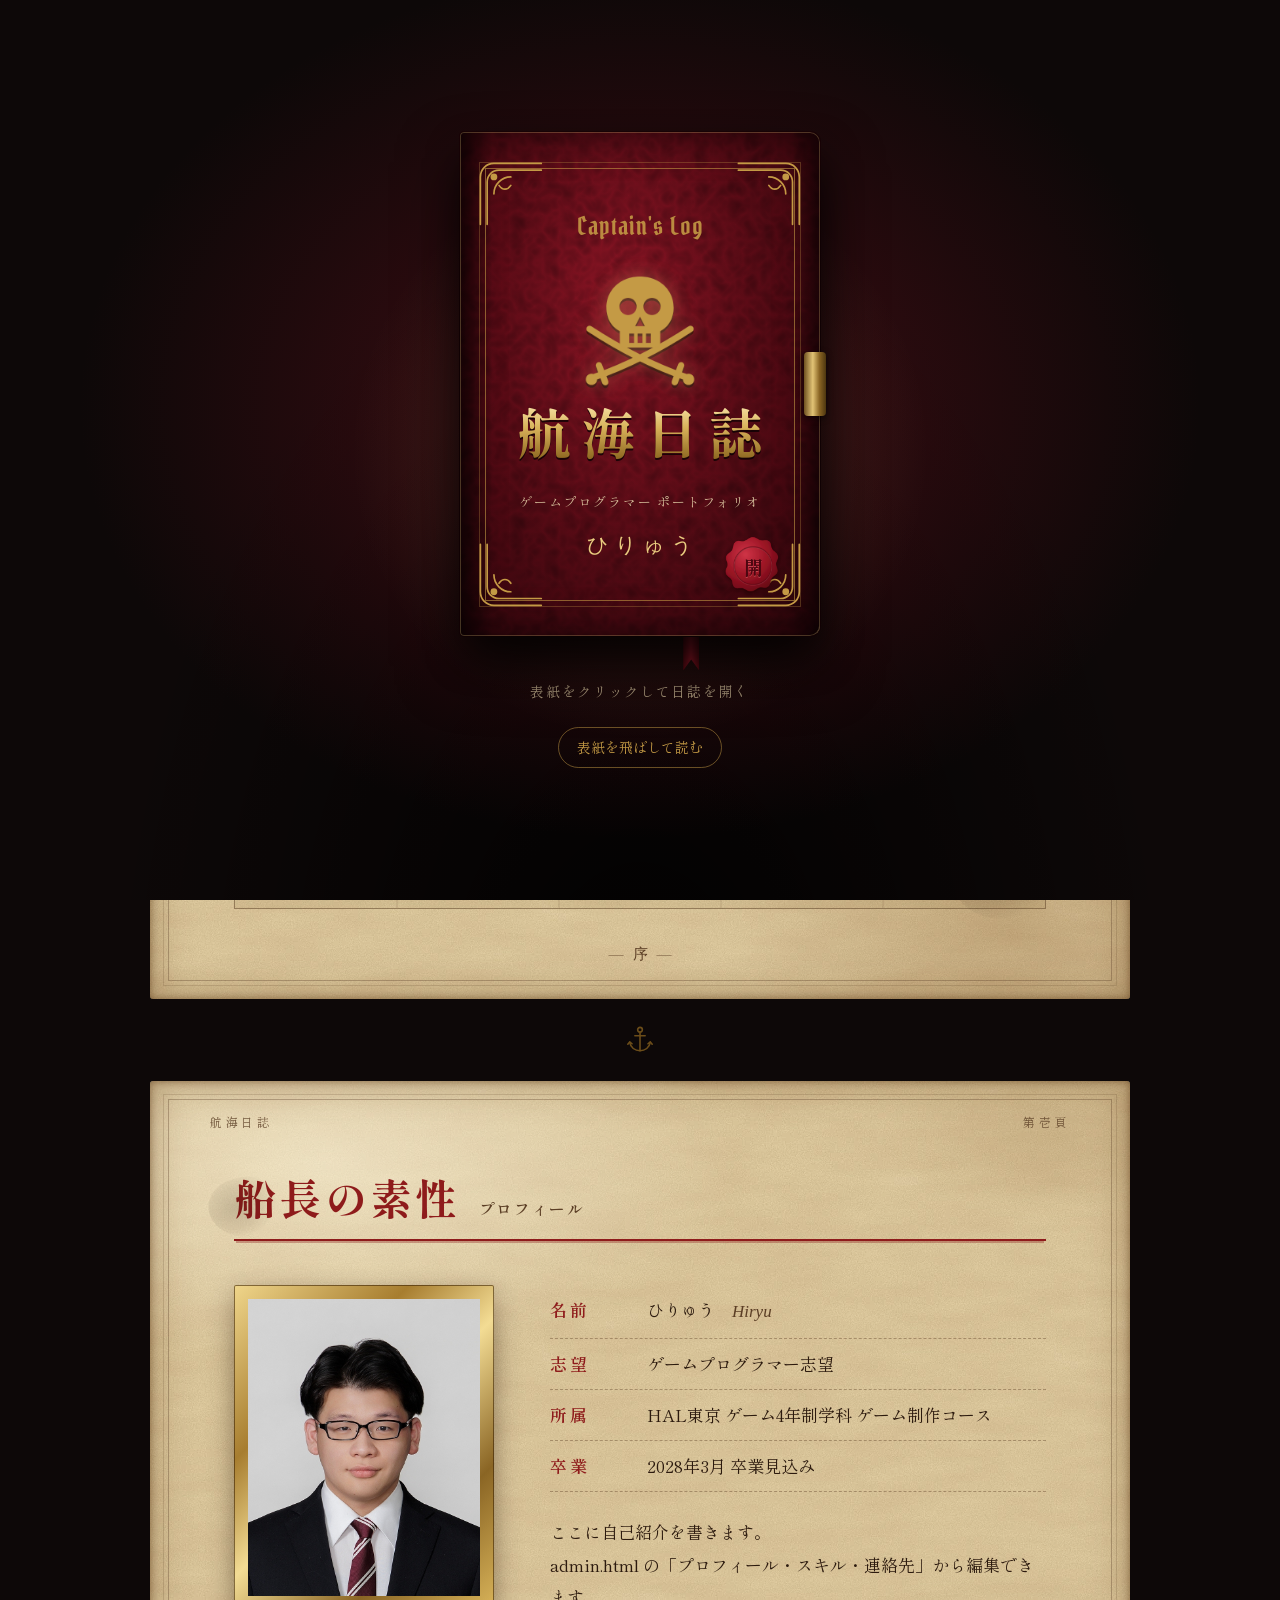
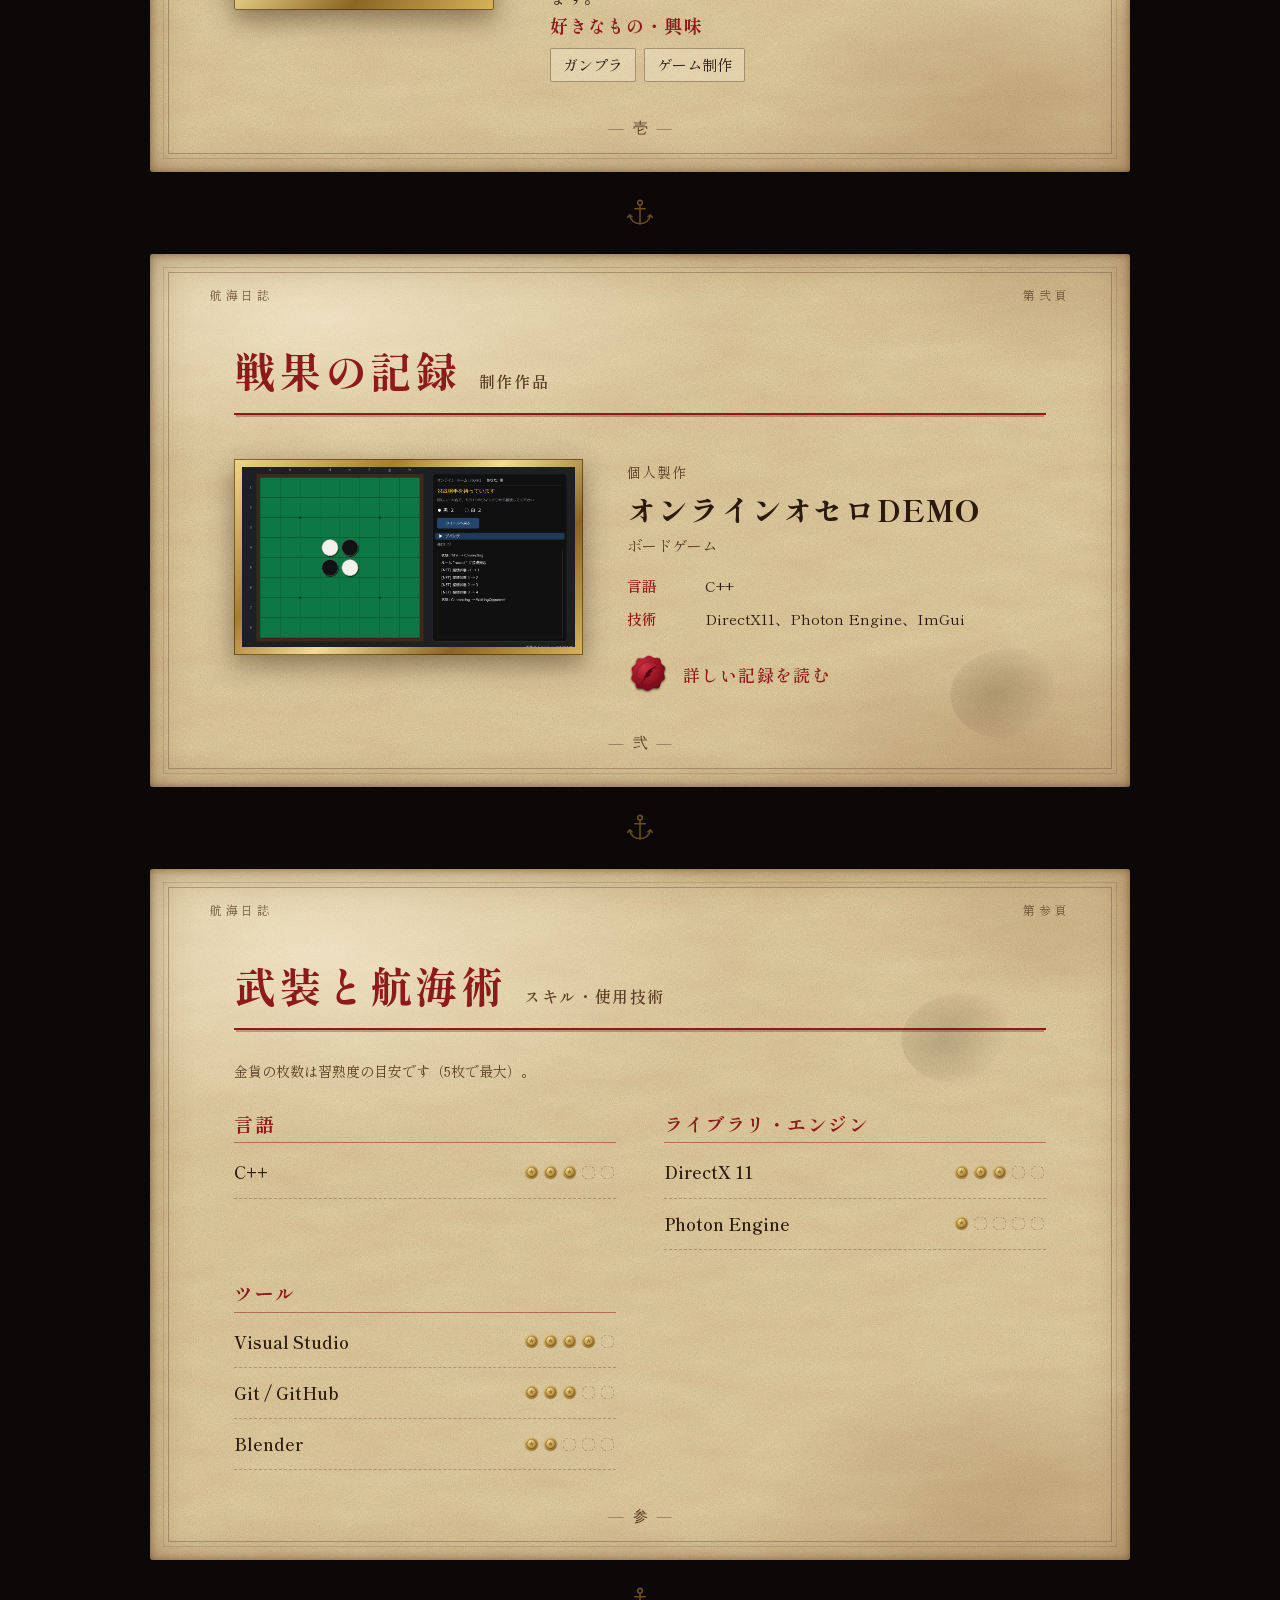
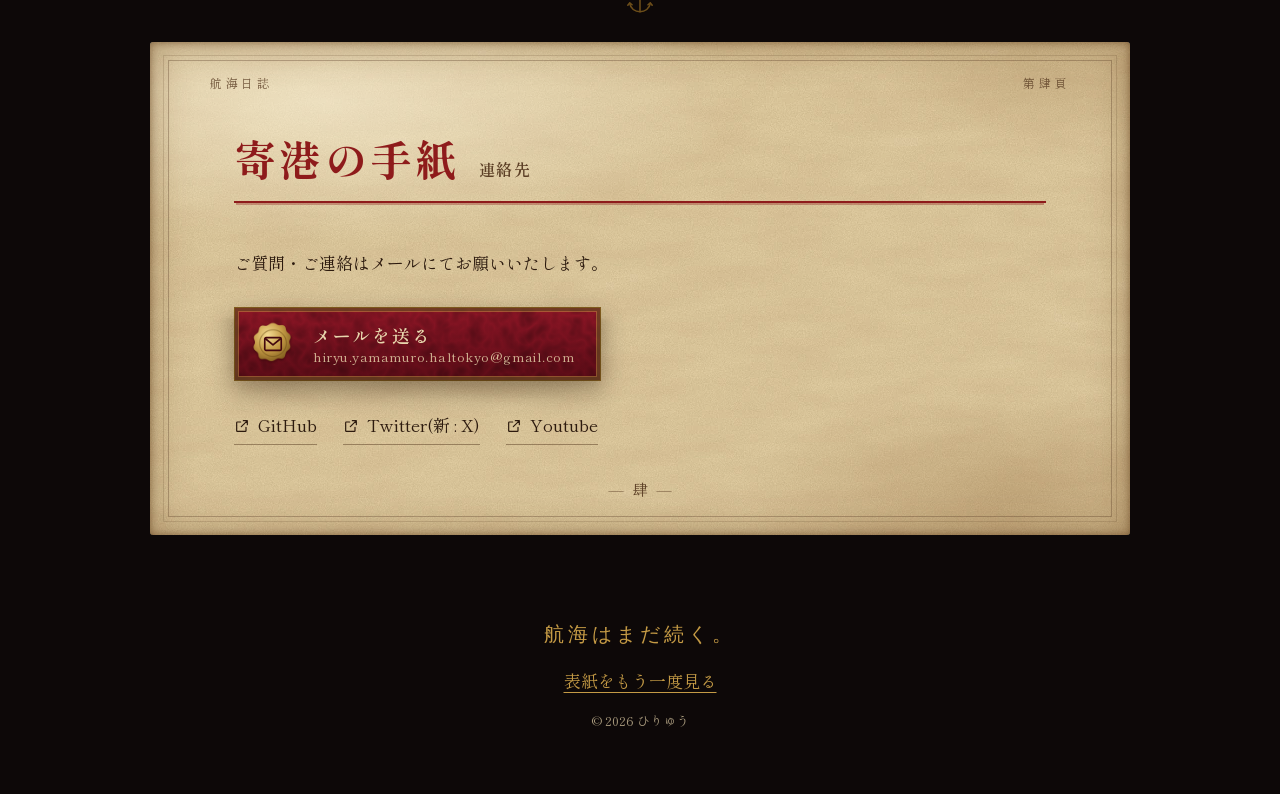
==== commit c4fe8bfe: "Add files via upload" ====
--- a/index.html
+++ b/index.html
@@ -41,7 +41,7 @@
         </span>
         <span class="cover__content">
           <span class="cover__latin" data-bind="texts.cover.latin">Captain's Log</span>
-          <svg class="cover__emblem" aria-hidden="true"><use href="images/icons.svg#i-skull"/></svg>
+          <img class="cover__emblem" src="images/fx/emblem.png" alt="" aria-hidden="true">
           <span class="cover__title" data-bind="texts.cover.title">航海日誌</span>
           <span class="cover__rule" aria-hidden="true"></span>
           <span class="cover__sub" data-bind="texts.cover.sub">ゲームプログラマー ポートフォリオ</span>
@@ -49,7 +49,6 @@
         </span>
         <span class="cover__clasp" aria-hidden="true"></span>
         <span class="cover__seal" aria-hidden="true">
-          <svg><use href="images/icons.svg#i-seal"/></svg>
           <span>開</span>
         </span>
       </button>
@@ -81,7 +80,7 @@
     </div>
     <div class="voyage" aria-hidden="true">
       <div class="voyage__line"></div>
-      <svg class="voyage__ship" id="voyageShip"><use href="images/icons.svg#i-ship"/></svg>
+      <span class="voyage__ship" id="voyageShip"></span>
     </div>
   </header>
 
@@ -210,7 +209,7 @@
       <div class="letter">
         <p class="letter__message prose" data-bind="contact.message"></p>
         <a class="seal-button" id="mailButton" href="#" hidden>
-          <span class="seal-button__seal" aria-hidden="true"><svg><use href="images/icons.svg#i-seal"/></svg><svg class="seal-button__icon"><use href="images/icons.svg#i-mail"/></svg></span>
+          <span class="seal-button__seal" aria-hidden="true"><svg class="seal-button__icon"><use href="images/icons.svg#i-mail"/></svg></span>
           <span class="seal-button__label">メールを送る<small id="mailAddress"></small></span>
         </a>
         <ul class="harbors" id="linkList"></ul>
--- a/css/style.css
+++ b/css/style.css
@@ -28,10 +28,9 @@
   --sheet-max: 980px;
   --header-h: 64px;
 
-  /* --- 質感（SVGノイズ） --- */
-  --grain: url("data:image/svg+xml;utf8,<svg xmlns='http://www.w3.org/2000/svg' width='260' height='260'><filter id='n'><feTurbulence type='fractalNoise' baseFrequency='.85' numOctaves='3' stitchTiles='stitch'/><feColorMatrix values='0 0 0 0 .32 0 0 0 0 .2 0 0 0 0 .08 0 0 0 .32 0'/></filter><rect width='100%' height='100%' filter='url(%23n)'/></svg>");
-  --fibers: url("data:image/svg+xml;utf8,<svg xmlns='http://www.w3.org/2000/svg' width='600' height='600'><filter id='f'><feTurbulence type='fractalNoise' baseFrequency='.012 .045' numOctaves='4' seed='7'/><feColorMatrix values='0 0 0 0 .45 0 0 0 0 .28 0 0 0 0 .1 0 0 0 .22 0'/></filter><rect width='100%' height='100%' filter='url(%23f)'/></svg>");
-  --leather: url("data:image/svg+xml;utf8,<svg xmlns='http://www.w3.org/2000/svg' width='300' height='300'><filter id='l'><feTurbulence type='turbulence' baseFrequency='.06' numOctaves='2' seed='3'/><feColorMatrix values='0 0 0 0 0 0 0 0 0 0 0 0 0 0 0 0 0 0 .38 0'/></filter><rect width='100%' height='100%' filter='url(%23l)'/></svg>");
+  /* --- 質感（あらかじめ書き出した画像。images/fx/ に置いてある） --- */
+  --parchment-tex: url("../images/fx/parchment.webp");
+  --leather: url("../images/fx/leather.webp");
 }
 
 /* ---------- 基本 ---------- */
@@ -46,13 +45,17 @@
   font-size: 17px;
   line-height: 1.9;
   font-feature-settings: "palt" 0;
+  background: var(--black);
+  -webkit-font-smoothing: antialiased;
+}
+/* 船室の暗がり。固定レイヤーにしてスクロールのたびに描き直さないようにしている */
+body::before {
+  content: ""; position: fixed; inset: 0; z-index: -1; pointer-events: none;
   background:
     radial-gradient(1200px 700px at 50% -10%, rgba(125, 16, 32, .55), transparent 70%),
     radial-gradient(900px 900px at 100% 60%, rgba(67, 7, 14, .6), transparent 70%),
-    radial-gradient(800px 800px at 0% 100%, rgba(67, 7, 14, .5), transparent 70%),
-    var(--black);
-  background-attachment: fixed;
-  -webkit-font-smoothing: antialiased;
+    radial-gradient(800px 800px at 0% 100%, rgba(67, 7, 14, .5), transparent 70%);
+  will-change: transform;
 }
 img, svg { display: block; max-width: 100%; }
 svg { fill: currentColor; }
@@ -96,6 +99,7 @@
   transition: opacity .6s ease, visibility 0s linear .6s;
 }
 .cover-stage.is-gone { opacity: 0; visibility: hidden; pointer-events: none; }
+.cover-stage.is-gone .cover-stage__glow { animation: none; }
 .js body.cover-open { overflow: hidden; }
 
 .cover-stage__glow {
@@ -126,8 +130,9 @@
   padding: 18% 12%;
   display: flex; flex-direction: column; gap: 1.2em; justify-content: center;
   color: var(--ink); font-size: clamp(13px, 3.4vw, 15px); line-height: 2;
-  background: var(--grain), var(--fibers),
+  background:
     radial-gradient(ellipse at 20% 50%, rgba(80, 45, 10, .25), transparent 55%),
+    var(--parchment-tex) 0 0 / 512px 512px,
     var(--parchment);
   box-shadow: inset 14px 0 24px -12px rgba(60, 30, 5, .7), 2px 2px 0 #d8c08f, 4px 4px 0 #c9ad78, 0 20px 40px rgba(0,0,0,.6);
 }
@@ -170,7 +175,7 @@
   text-align: center;
 }
 .cover__latin { font-family: var(--f-pirate); font-size: clamp(18px, 5.2vw, 25px); letter-spacing: .04em; color: var(--gold); opacity: .9; }
-.cover__emblem { width: 44%; height: auto; aspect-ratio: 1; margin: 6% 0 4%; color: var(--gold); filter: drop-shadow(0 2px 0 rgba(0,0,0,.6)) drop-shadow(0 0 12px rgba(233, 204, 127, .25)); }
+.cover__emblem { width: 52%; height: auto; aspect-ratio: 1; margin: 2% 0 1%; }
 .cover__title {
   font-family: var(--f-display); font-weight: 800;
   font-size: clamp(34px, 11vw, 54px); line-height: 1.1; letter-spacing: .18em; margin-right: -.18em;
@@ -195,11 +200,9 @@
 .cover__seal {
   position: absolute; right: 9%; bottom: 7%; width: 19%; aspect-ratio: 1;
   display: grid; place-items: center;
-  color: #9b1424;
   transition: transform .35s cubic-bezier(.3, 1.6, .5, 1);
-  filter: drop-shadow(0 3px 3px rgba(0,0,0,.6));
-}
-.cover__seal svg { position: absolute; inset: 0; width: 100%; height: 100%; }
+}
+.cover__seal { background: url("../images/fx/seal-red.png") center / contain no-repeat; }
 .cover__seal span { position: relative; font-family: var(--f-display); font-weight: 800; font-size: clamp(14px, 4vw, 19px); color: #4c0710; text-shadow: 0 1px 0 rgba(255, 160, 160, .35); }
 
 .book__ribbon {
@@ -232,7 +235,11 @@
     var(--leather),
     linear-gradient(180deg, #2a070d, #160507);
   border-bottom: 1px solid var(--gold-dark);
-  box-shadow: 0 1px 0 rgba(233, 204, 127, .25), 0 10px 30px rgba(0, 0, 0, .5);
+  box-shadow: 0 1px 0 rgba(233, 204, 127, .25);
+}
+.site-header::after {
+  content: ""; position: absolute; left: 0; right: 0; top: 100%; height: 26px; pointer-events: none;
+  background: linear-gradient(rgba(0, 0, 0, .42), rgba(0, 0, 0, 0));
 }
 .site-header__inner {
   max-width: calc(var(--sheet-max) + 80px); height: var(--header-h);
@@ -261,11 +268,16 @@
 .voyage { position: relative; height: 0; }
 .voyage__line { position: absolute; left: 0; right: 0; top: -1px; height: 1px; }
 .voyage__ship {
-  position: absolute; top: -17px; left: 0; width: 26px; height: 22px;
-  color: var(--gold-bright);
+  position: absolute; top: -19px; left: 0; width: 30px; height: 26px;
+  background: url("../images/fx/ship.png") center / contain no-repeat;
   transform: translateX(calc(var(--progress, 0) * (100vw - 40px)));
-  filter: drop-shadow(0 1px 1px rgba(0,0,0,.8));
   pointer-events: none;
+  will-change: transform; /* 小舟だけ別レイヤーにして、ヘッダー全体を描き直さない */
+}
+/* 対応ブラウザ（Chrome / Edge / Safari 新しめ）では JS を使わずスクロールに連動 */
+@supports (animation-timeline: scroll()) {
+  .voyage__ship { animation: sail linear both; animation-timeline: scroll(root); }
+  @keyframes sail { from { transform: translateX(0); } to { transform: translateX(calc(100vw - 40px)); } }
 }
 
 /* =========================================================
@@ -281,18 +293,14 @@
   color: var(--ink);
   border-radius: 3px;
   background:
-    var(--grain),
-    var(--fibers),
     radial-gradient(ellipse 60% 40% at 18% 12%, rgba(255, 248, 225, .55), transparent 70%),
     radial-gradient(ellipse 40% 30% at 88% 92%, rgba(110, 60, 15, .22), transparent 70%),
     radial-gradient(ellipse 25% 18% at 92% 8%, rgba(110, 60, 15, .14), transparent 70%),
+    var(--parchment-tex) 0 0 / 512px 512px,
     var(--parchment);
-  box-shadow:
-    inset 0 0 70px rgba(95, 55, 15, .45),
-    inset 0 0 10px rgba(70, 35, 5, .55),
-    0 2px 0 #cdb27e,
-    0 4px 0 #b99a62,
-    0 30px 60px rgba(0, 0, 0, .65);
+  /* 紙の縁の焼け・重なったページ・落ち影は、書き出した画像を9分割して貼っている */
+  border: 0 solid transparent;
+  border-image: url("../images/fx/sheet-edge.png") 260 / 130px / 60px stretch;
 }
 /* 紙の縁の装飾線 */
 .sheet::before {
@@ -413,13 +421,13 @@
   padding: 14px;
   background:
     linear-gradient(135deg, #f0d68b, #a77d2f 30%, #f3dc94 50%, #8a6524 75%, #d9b45a);
-  box-shadow: 0 10px 24px rgba(40, 20, 5, .45), inset 0 0 0 1px rgba(60, 35, 5, .6);
+  box-shadow: inset 0 0 0 1px rgba(60, 35, 5, .6);
   border-radius: 2px;
 }
 .portrait__frame::before {
   content: ""; position: absolute; inset: 14px;
   background: var(--leather), radial-gradient(ellipse at 50% 35%, #8f1626, #3b060d 80%);
-  box-shadow: inset 0 0 0 2px rgba(60, 35, 5, .8), inset 0 0 30px rgba(0,0,0,.6);
+  box-shadow: inset 0 0 0 2px rgba(60, 35, 5, .8);
 }
 .portrait__img { position: relative; width: 100%; height: 100%; object-fit: cover; }
 .portrait__placeholder { position: relative; width: 46%; height: 100%; margin: 0 auto; color: rgba(233, 204, 127, .55); }
@@ -460,7 +468,7 @@
   position: relative; display: block; aspect-ratio: 16 / 9;
   padding: 8px; text-decoration: none;
   background: linear-gradient(135deg, #f0d68b, #a77d2f 30%, #f3dc94 50%, #8a6524 75%, #d9b45a);
-  box-shadow: 0 10px 22px rgba(40, 20, 5, .4), inset 0 0 0 1px rgba(60, 35, 5, .6);
+  box-shadow: inset 0 0 0 1px rgba(60, 35, 5, .6);
 }
 .entry__plate img, .entry__plate .noimg {
   width: 100%; height: 100%; object-fit: cover;
@@ -469,7 +477,6 @@
 }
 .entry__plate .noimg { display: grid; place-items: center; color: rgba(233, 204, 127, .5); }
 .entry__plate .noimg svg { width: 26%; height: auto; }
-.entry__plate:hover img { filter: brightness(1.06) saturate(1.05); }
 
 .entry__date { font-size: 14px; color: var(--ink-soft); letter-spacing: .06em; }
 .entry__title { margin: 4px 0 2px; font-size: clamp(24px, 3.4vw, 30px); font-weight: 800; letter-spacing: .04em; }
@@ -486,13 +493,20 @@
 .tags { display: flex; flex-wrap: wrap; gap: 6px; list-style: none; padding: 0; margin: 0; }
 .tags li { font-size: 13px; padding: 0 9px; border: 1px solid rgba(91, 62, 37, .45); border-radius: 2px; background: rgba(255, 248, 225, .3); line-height: 1.8; }
 
+/* 額縁・ボタンなどの落ち影。ぼかしは計算せず、書き出した画像を9分割して貼る */
+.portrait__frame::after, .entry__plate::after, .video::after, .spec::after, .seal-button::after, .gallery button::after {
+  content: ""; position: absolute; inset: 0; pointer-events: none;
+  border: 0 solid transparent;
+  border-image: url("../images/fx/drop-shadow.png") 96 / 48px / 40px stretch;
+}
+
 /* 封蝋つきリンク */
 .seal-link {
   display: inline-flex; align-items: center; gap: 12px;
   text-decoration: none; font-weight: 600; letter-spacing: .08em; color: var(--rubric);
 }
-.seal-link__seal { position: relative; width: 44px; height: 44px; display: grid; place-items: center; color: #9b1424; filter: drop-shadow(0 2px 2px rgba(40, 10, 5, .45)); transition: transform .3s cubic-bezier(.3, 1.6, .5, 1); }
-.seal-link__seal > svg:first-child { position: absolute; inset: 0; width: 100%; height: 100%; }
+.seal-link__seal { position: relative; width: 44px; height: 44px; display: grid; place-items: center; transition: transform .3s cubic-bezier(.3, 1.6, .5, 1); }
+.seal-link__seal { background: url("../images/fx/seal-red.png") center / contain no-repeat; }
 .seal-link__seal .seal-link__icon { position: relative; width: 20px; height: 20px; color: #4c0710; }
 .seal-link:hover .seal-link__seal { transform: rotate(-12deg) scale(1.08); }
 .seal-link:hover span:last-child { text-decoration: underline; text-underline-offset: 5px; text-decoration-thickness: 1px; }
@@ -515,9 +529,9 @@
 .armory__name { font-weight: 600; }
 .armory__note { font-size: 14px; color: var(--ink-soft); line-height: 1.7; margin-top: 2px; }
 .coins { display: flex; gap: 2px; flex-shrink: 0; }
-.coins svg { width: 17px; height: 17px; }
-.coins .on { color: var(--gold); filter: drop-shadow(0 1px 0 rgba(60, 35, 5, .5)); }
-.coins .off { color: rgba(91, 62, 37, .4); }
+.coin { width: 17px; height: 17px; }
+.coin--on { background: url("../images/fx/coin.png") center / contain no-repeat; }
+.coin--off { border: 1.5px dashed rgba(91, 62, 37, .45); border-radius: 50%; transform: scale(.82); }
 
 /* =========================================================
    肆：連絡先
@@ -529,15 +543,16 @@
   color: var(--parchment);
   background: var(--leather), linear-gradient(180deg, #8f1626, #5e0c17);
   border: 1px solid var(--gold-dark);
-  box-shadow: inset 0 0 0 3px rgba(20, 3, 5, .35), inset 0 0 0 4px rgba(196, 154, 69, .5), 0 8px 18px rgba(40, 10, 5, .4);
+  box-shadow: inset 0 0 0 3px rgba(20, 3, 5, .35), inset 0 0 0 4px rgba(196, 154, 69, .5);
+  position: relative;
 }
 .seal-button__seal { position: relative; width: 48px; height: 48px; display: grid; place-items: center; color: var(--gold); transition: transform .3s cubic-bezier(.3, 1.6, .5, 1); }
-.seal-button__seal > svg:first-child { position: absolute; inset: 0; width: 100%; height: 100%; }
+.seal-button__seal { background: url("../images/fx/seal-gold.png") center / contain no-repeat; }
 .seal-button__icon { position: relative; width: 22px; height: 22px; color: var(--crimson-deep); }
 .seal-button__label { display: flex; flex-direction: column; font-size: 18px; font-weight: 600; letter-spacing: .1em; line-height: 1.4; }
 .seal-button__label small { font-size: 13px; font-weight: 400; letter-spacing: .04em; opacity: .85; }
 .seal-button:hover .seal-button__seal { transform: rotate(-12deg) scale(1.08); }
-.seal-button:hover { filter: brightness(1.1); }
+.seal-button:hover { background: var(--leather), linear-gradient(180deg, #a51b2e, #6c0f1b); }
 
 .harbors { list-style: none; margin: 0; padding: 0; display: flex; flex-wrap: wrap; gap: 10px 26px; }
 .harbors a { display: inline-flex; align-items: center; gap: 8px; font-size: 17px; text-decoration: none; border-bottom: 1px solid rgba(91, 62, 37, .5); padding-bottom: 2px; }
@@ -567,14 +582,13 @@
 .video {
   position: relative; aspect-ratio: 16 / 9; padding: 10px;
   background: linear-gradient(135deg, #f0d68b, #a77d2f 30%, #f3dc94 50%, #8a6524 75%, #d9b45a);
-  box-shadow: 0 14px 30px rgba(40, 20, 5, .45);
 }
 .video > * { width: 100%; height: 100%; border: 0; display: block; background: #000; }
 .video__poster { position: relative; padding: 0; cursor: pointer; overflow: hidden; }
 .video__poster img { width: 100%; height: 100%; object-fit: cover; opacity: .85; transition: opacity .2s; }
 .video__poster:hover img { opacity: 1; }
-.video__play { position: absolute; left: 50%; top: 50%; width: 84px; height: 84px; transform: translate(-50%, -50%); display: grid; place-items: center; color: #9b1424; filter: drop-shadow(0 4px 6px rgba(0,0,0,.6)); }
-.video__play > svg:first-child { position: absolute; inset: 0; width: 100%; height: 100%; }
+.video__play { position: absolute; left: 50%; top: 50%; width: 84px; height: 84px; transform: translate(-50%, -50%); display: grid; place-items: center; }
+.video__play { background: url("../images/fx/seal-red.png") center / contain no-repeat; }
 .video__play .video__play-icon { position: relative; width: 32px; height: 32px; color: var(--gold-bright); margin-left: 4px; }
 
 .work-grid { display: grid; grid-template-columns: minmax(0, 1fr) 280px; gap: clamp(28px, 5vw, 56px); align-items: start; }
@@ -594,6 +608,10 @@
 .trouble__item { display: grid; grid-template-columns: 4.2em 1fr; gap: 6px 14px; padding: 18px 20px; background: rgba(255, 248, 225, .35); border: 1px solid rgba(91, 62, 37, .35); border-left: 4px solid var(--rubric); }
 .trouble__label { font-weight: 700; color: var(--rubric); font-family: var(--f-display); }
 .trouble__label--fix { color: var(--ink); }
+
+.outlook { display: grid; grid-template-columns: repeat(auto-fit, minmax(240px, 1fr)); gap: 18px; }
+.outlook__item { padding: 18px 20px; background: rgba(255, 248, 225, .35); border: 1px solid rgba(91, 62, 37, .35); border-top: 3px solid var(--gold-dark); }
+.outlook__label { font-size: 17px; color: var(--rubric); margin-bottom: 6px; letter-spacing: .04em; }
 
 .work-side { position: sticky; top: calc(var(--header-h) + 24px); display: grid; gap: 22px; }
 .spec {
@@ -601,7 +619,8 @@
   color: var(--parchment);
   background: var(--leather), linear-gradient(180deg, #5e0c17, #2f060c);
   border: 1px solid var(--gold-dark);
-  box-shadow: inset 0 0 0 4px rgba(20, 3, 5, .35), inset 0 0 0 5px rgba(196, 154, 69, .45), 0 12px 26px rgba(40, 10, 5, .45);
+  box-shadow: inset 0 0 0 4px rgba(20, 3, 5, .35), inset 0 0 0 5px rgba(196, 154, 69, .45);
+  position: relative;
 }
 .spec h2 { font-size: 18px; color: var(--gold-bright); letter-spacing: .12em; margin-bottom: 10px; text-align: center; }
 .spec dl { margin: 0; }
@@ -616,7 +635,7 @@
 .out-links svg { width: 16px; height: 16px; }
 
 .gallery { list-style: none; margin: 0; padding: 0; display: grid; grid-template-columns: repeat(auto-fill, minmax(200px, 1fr)); gap: 16px; }
-.gallery button { display: block; width: 100%; padding: 5px; border: 0; cursor: zoom-in; background: linear-gradient(135deg, #e9cc7f, #8a6524); box-shadow: 0 6px 14px rgba(40, 20, 5, .35); }
+.gallery button { display: block; width: 100%; padding: 5px; border: 0; cursor: zoom-in; background: linear-gradient(135deg, #e9cc7f, #8a6524); position: relative; }
 .gallery img { width: 100%; aspect-ratio: 16 / 9; object-fit: cover; }
 .gallery figcaption { font-size: 13px; color: var(--ink-soft); margin-top: 6px; line-height: 1.6; }
 .gallery figure { margin: 0; }
@@ -697,4 +716,5 @@
   html { scroll-behavior: auto; }
   *, *::before, *::after { animation-duration: .001ms !important; animation-iteration-count: 1 !important; transition-duration: .001ms !important; }
   @view-transition { navigation: none; }
-}
+  .voyage__ship { animation-duration: auto !important; } /* スクロール連動の小舟は操作に追従するだけなので残す */
+}
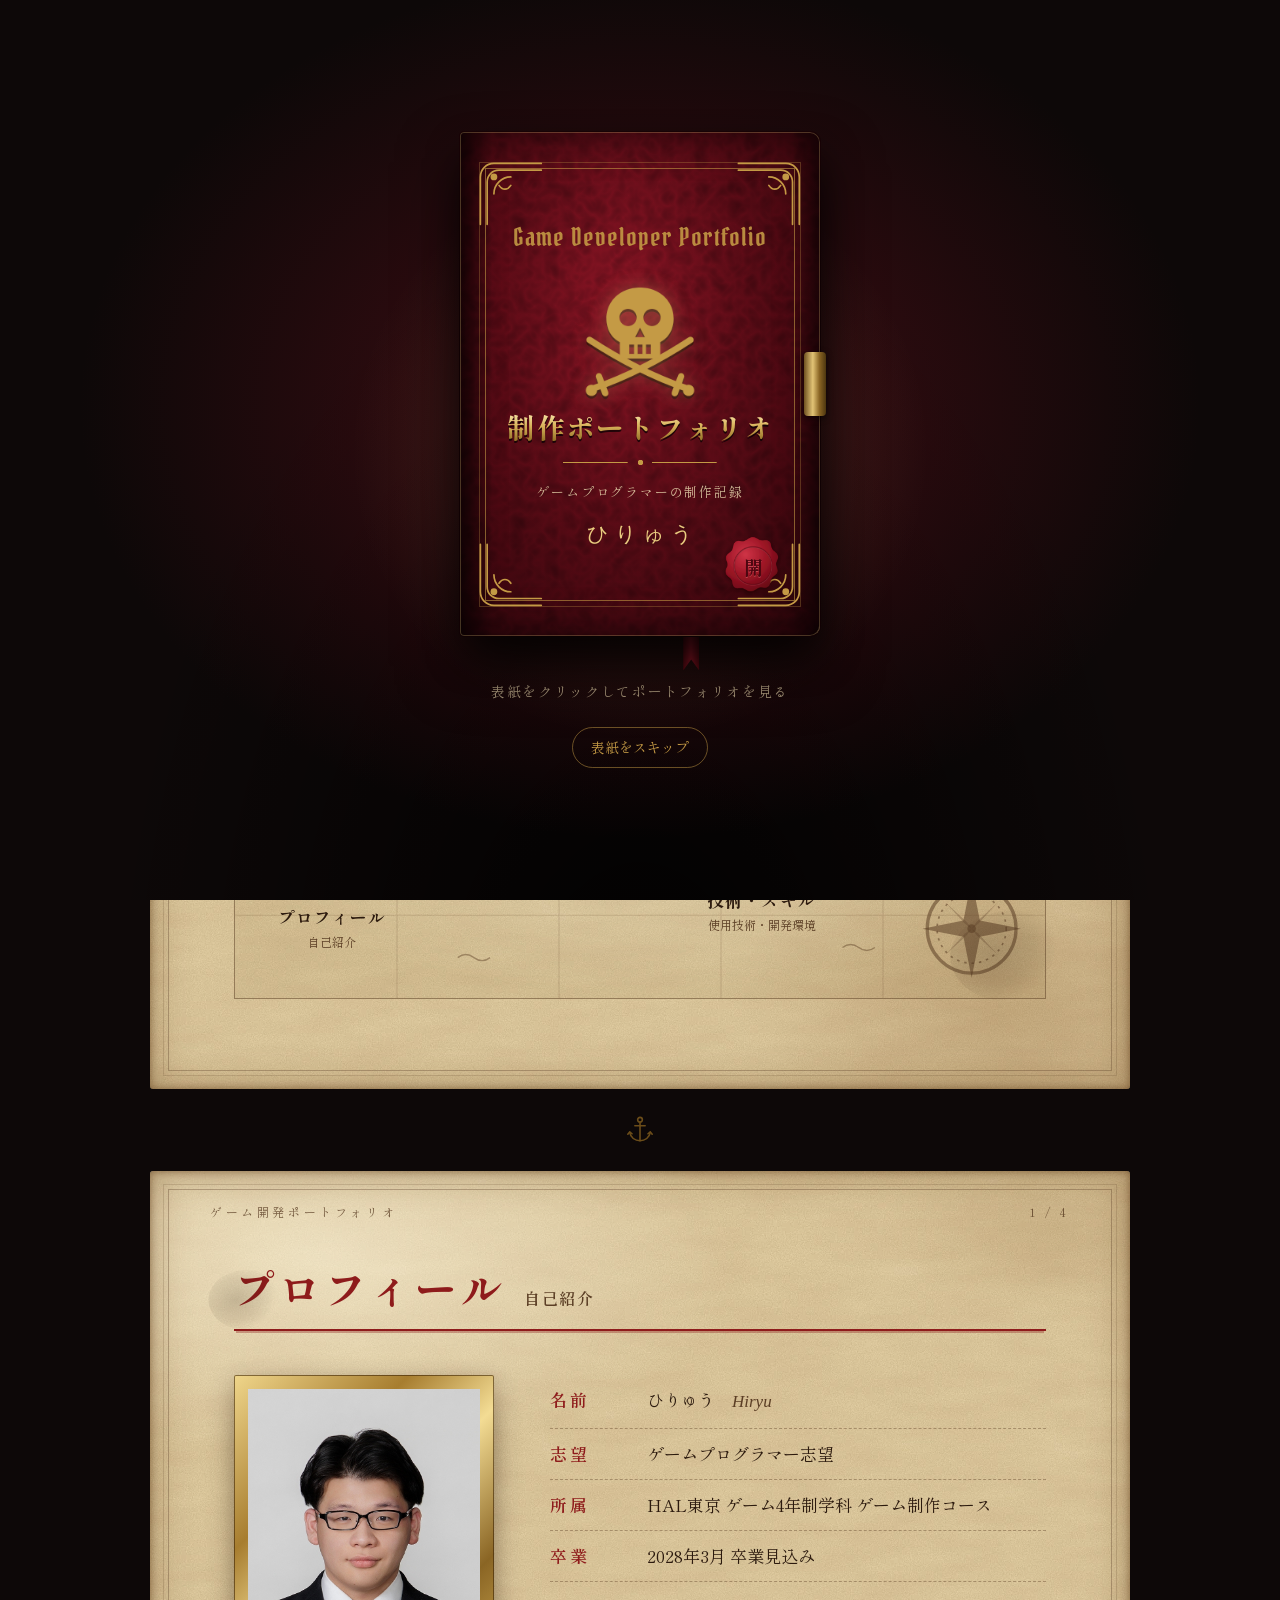
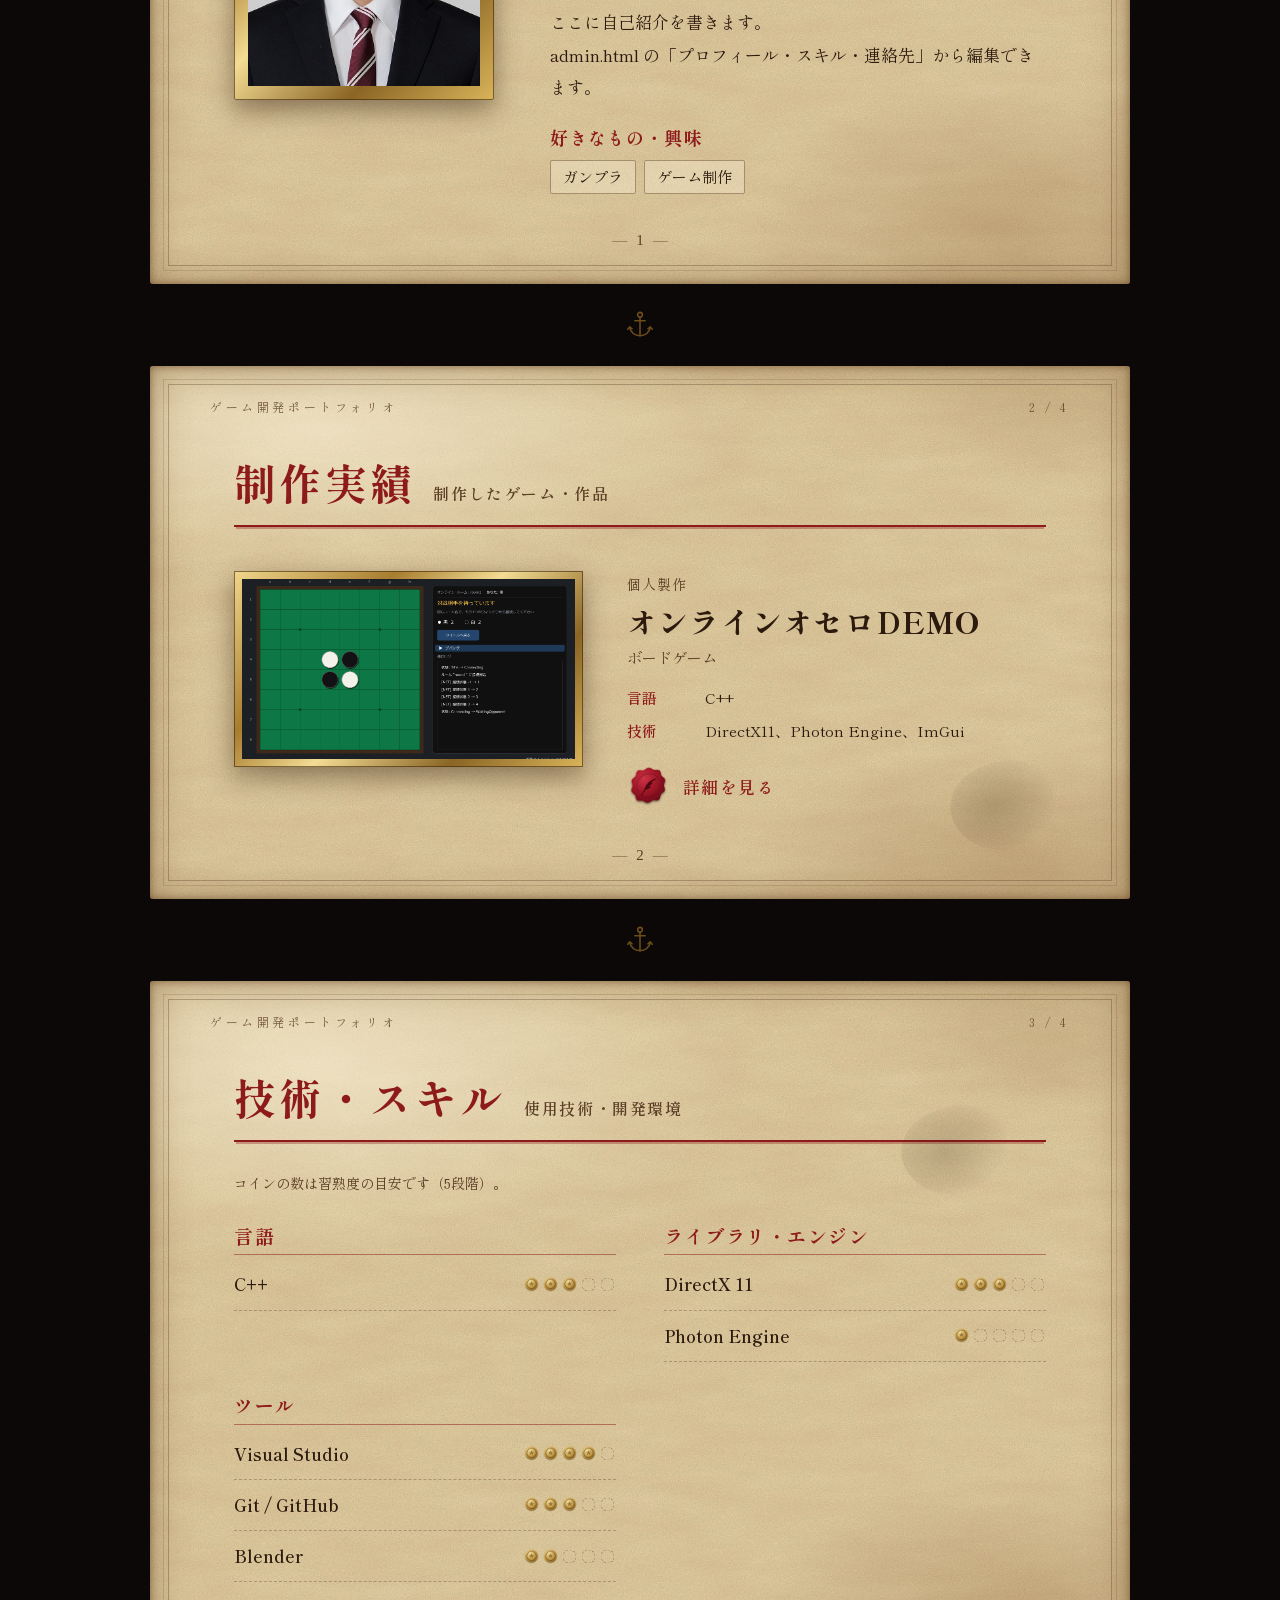
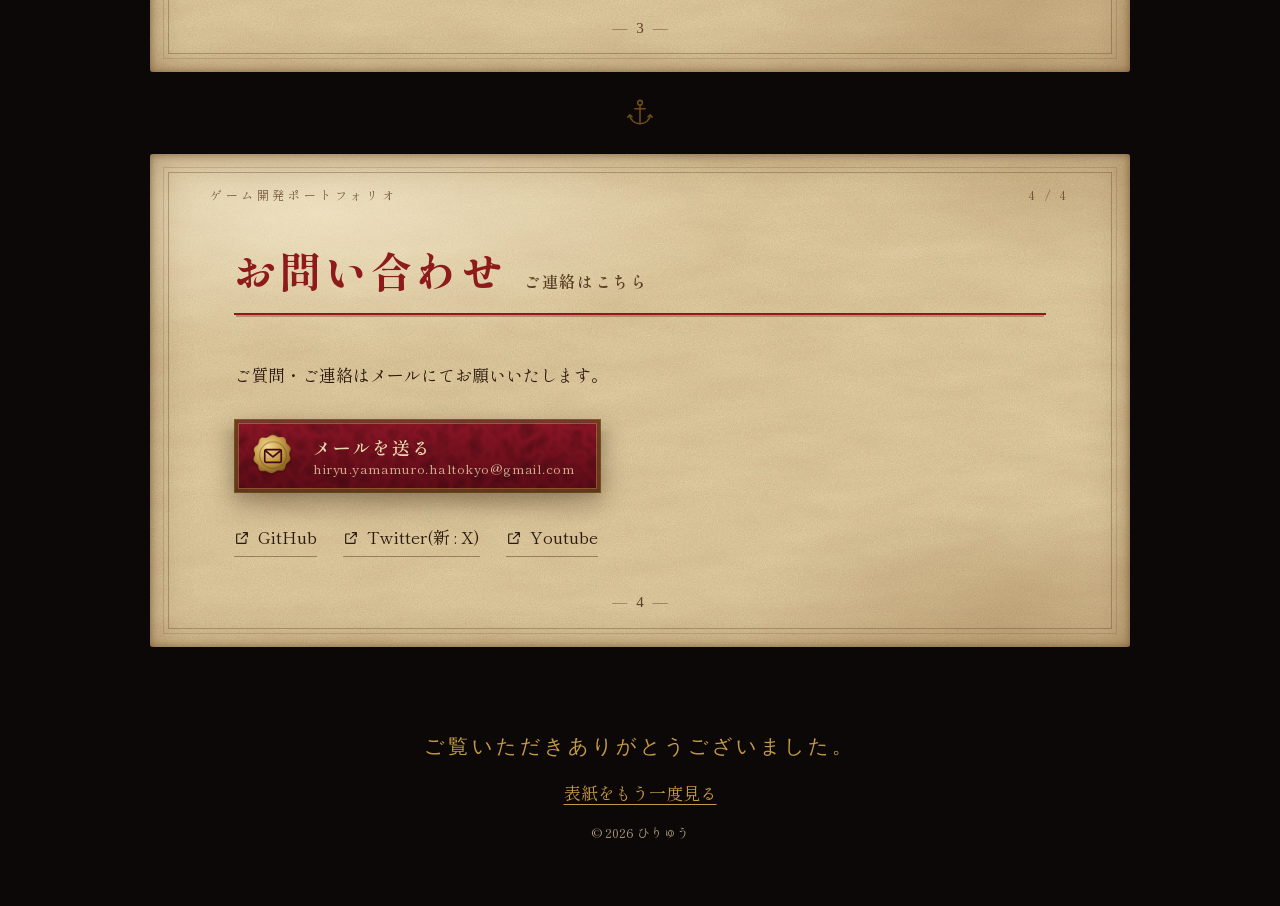
==== commit 61a0482a: "Add files via upload" ====
--- a/index.html
+++ b/index.html
@@ -3,11 +3,11 @@
 <head>
   <meta charset="utf-8">
   <meta name="viewport" content="width=device-width, initial-scale=1">
-  <title>航海日誌 ― ひりゅう ゲームプログラマー ポートフォリオ</title>
+  <title>ひりゅう ゲームプログラマー ポートフォリオ</title>
   <meta name="description" content="ゲームプログラマー志望 ひりゅうのポートフォリオ。制作したゲーム、担当箇所、使用技術、技術的な工夫をまとめています。">
   <!-- OGP（SNSで共有したときの表示）。公開URLが決まったら og:url と og:image を書き換える -->
   <meta property="og:type" content="website">
-  <meta property="og:title" content="航海日誌 ― ひりゅう ゲームプログラマー ポートフォリオ">
+  <meta property="og:title" content="ひりゅう ゲームプログラマー ポートフォリオ">
   <meta property="og:description" content="ゲームプログラマー志望 ひりゅうのポートフォリオ">
   <meta property="og:url" content="https://hiryudev.github.io/">
   <meta name="theme-color" content="#140b0b">
@@ -23,7 +23,7 @@
   <a class="skip-link" href="#log">本文へ移動</a>
 
   <!-- ===== 表紙（最初に表示。JSが無効なら出ない） ===== -->
-  <div class="cover-stage" id="cover" aria-label="航海日誌の表紙">
+  <div class="cover-stage" id="cover" aria-label="表紙">
     <div class="cover-stage__glow" aria-hidden="true"></div>
     <div class="book" id="book">
       <div class="book__page" aria-hidden="true">
@@ -32,7 +32,7 @@
 コードを武器に挑んだ航海の記録である。</p>
         <svg class="book__page-mark"><use href="images/icons.svg#i-compass"/></svg>
       </div>
-      <button class="book__cover" id="openBook" type="button" aria-label="航海日誌を開いてポートフォリオを見る">
+      <button class="book__cover" id="openBook" type="button" aria-label="表紙を開いてポートフォリオを見る">
         <span class="cover__frame" aria-hidden="true">
           <svg class="cover__corner cover__corner--tl"><use href="images/icons.svg#i-corner"/></svg>
           <svg class="cover__corner cover__corner--tr"><use href="images/icons.svg#i-corner"/></svg>
@@ -55,7 +55,7 @@
       <span class="book__ribbon" aria-hidden="true"></span>
     </div>
     <p class="cover-stage__hint" data-bind="texts.cover.hint">表紙をクリックして日誌を開く</p>
-    <button class="cover-stage__skip" id="skipCover" type="button">表紙を飛ばして読む</button>
+    <button class="cover-stage__skip" id="skipCover" type="button">表紙をスキップ</button>
   </div>
 
   <!-- ===== ヘッダー ===== -->
@@ -88,7 +88,7 @@
 
     <!-- ===== 序：はじめに ===== -->
     <article class="sheet sheet--intro" id="top" aria-labelledby="introTitle">
-      <div class="sheet__runner"><span data-bind="texts.brand">航海日誌</span><span>序</span></div>
+      <div class="sheet__runner"><span data-bind="texts.brand">航海日誌</span><span>はじめに</span></div>
 
       <div class="intro">
         <p class="intro__latin" data-bind="texts.intro.latin">The log of a game programmer</p>
@@ -102,7 +102,7 @@
       </div>
 
       <!-- 航海図ナビゲーション -->
-      <nav class="chart" aria-label="航海図（各ページへ移動）">
+      <nav class="chart" aria-label="各ページへの案内図">
         <svg class="chart__sea" viewBox="0 0 800 330" preserveAspectRatio="none" aria-hidden="true">
           <g class="chart__grid">
             <path d="M0 82H800M0 165H800M0 248H800M160 0V330M320 0V330M480 0V330M640 0V330"/>
@@ -121,14 +121,13 @@
         </ol>
       </nav>
 
-      <div class="sheet__folio" aria-hidden="true">序</div>
     </article>
 
     <div class="between" aria-hidden="true"><svg><use href="images/icons.svg#i-anchor"/></svg></div>
 
     <!-- ===== 壱：プロフィール ===== -->
     <section class="sheet" id="profile" aria-labelledby="profileTitle">
-      <div class="sheet__runner"><span data-bind="texts.brand">航海日誌</span><span>第壱頁</span></div>
+      <div class="sheet__runner"><span data-bind="texts.brand">航海日誌</span><span>1 / 4</span></div>
       <h2 class="sheet__title" id="profileTitle">
         <span class="sheet__title-theme" data-bind="texts.chapters.profile.title">船長の素性</span>
         <span class="sheet__title-plain" data-bind="texts.chapters.profile.plain">プロフィール</span>
@@ -156,14 +155,14 @@
         </div>
       </div>
 
-      <div class="sheet__folio" aria-hidden="true">壱</div>
+      <div class="sheet__folio" aria-hidden="true">1</div>
     </section>
 
     <div class="between" aria-hidden="true"><svg><use href="images/icons.svg#i-anchor"/></svg></div>
 
     <!-- ===== 弐：作品 ===== -->
     <section class="sheet sheet--works" id="works" aria-labelledby="worksTitle">
-      <div class="sheet__runner"><span data-bind="texts.brand">航海日誌</span><span>第弐頁</span></div>
+      <div class="sheet__runner"><span data-bind="texts.brand">航海日誌</span><span>2 / 4</span></div>
       <h2 class="sheet__title" id="worksTitle">
         <span class="sheet__title-theme" data-bind="texts.chapters.works.title">戦果の記録</span>
         <span class="sheet__title-plain" data-bind="texts.chapters.works.plain">制作作品</span>
@@ -178,30 +177,30 @@
         <p class="empty__text" data-bind="texts.worksEmpty.text">船長はいま航海の真っ最中。戦果が積み込まれるまで、しばしお待ちを。</p>
       </div>
 
-      <div class="sheet__folio" aria-hidden="true">弐</div>
+      <div class="sheet__folio" aria-hidden="true">2</div>
     </section>
 
     <div class="between" aria-hidden="true"><svg><use href="images/icons.svg#i-anchor"/></svg></div>
 
     <!-- ===== 参：スキル ===== -->
     <section class="sheet" id="skills" aria-labelledby="skillsTitle">
-      <div class="sheet__runner"><span data-bind="texts.brand">航海日誌</span><span>第参頁</span></div>
+      <div class="sheet__runner"><span data-bind="texts.brand">航海日誌</span><span>3 / 4</span></div>
       <h2 class="sheet__title" id="skillsTitle">
         <span class="sheet__title-theme" data-bind="texts.chapters.skills.title">武装と航海術</span>
         <span class="sheet__title-plain" data-bind="texts.chapters.skills.plain">スキル・使用技術</span>
       </h2>
       <p class="skills__legend" id="skillsLegend" hidden>
-        金貨の枚数は習熟度の目安です（5枚で最大）。
+        コインの数は習熟度の目安です（5段階）。
       </p>
       <div class="armory" id="skillList"></div>
-      <div class="sheet__folio" aria-hidden="true">参</div>
+      <div class="sheet__folio" aria-hidden="true">3</div>
     </section>
 
     <div class="between" aria-hidden="true"><svg><use href="images/icons.svg#i-anchor"/></svg></div>
 
     <!-- ===== 肆：連絡先 ===== -->
     <section class="sheet sheet--contact" id="contact" aria-labelledby="contactTitle">
-      <div class="sheet__runner"><span data-bind="texts.brand">航海日誌</span><span>第肆頁</span></div>
+      <div class="sheet__runner"><span data-bind="texts.brand">航海日誌</span><span>4 / 4</span></div>
       <h2 class="sheet__title" id="contactTitle">
         <span class="sheet__title-theme" data-bind="texts.chapters.contact.title">寄港の手紙</span>
         <span class="sheet__title-plain" data-bind="texts.chapters.contact.plain">連絡先</span>
@@ -214,7 +213,7 @@
         </a>
         <ul class="harbors" id="linkList"></ul>
       </div>
-      <div class="sheet__folio" aria-hidden="true">肆</div>
+      <div class="sheet__folio" aria-hidden="true">4</div>
     </section>
   </main>
 
--- a/css/style.css
+++ b/css/style.css
@@ -63,6 +63,12 @@
 button { font: inherit; color: inherit; }
 h1, h2, h3, h4 { margin: 0; font-family: var(--f-display); font-weight: 700; line-height: 1.35; }
 p { margin: 0; }
+/* 日本語の改行を文節の切れ目で行う（Chrome / Edge）。行末の約物の扱いも厳しめに */
+body { line-break: strict; }
+h1, h2, h3, .intro__catch, .intro__lead, .intro__school, .empty__title, .empty__text,
+.site-footer__end, .entry__summary, .work-head__subtitle, .isle__name, .isle__plain, .letter__message { word-break: auto-phrase; }
+.intro__lead, .intro__catch, .empty__text, .site-footer__end { text-wrap: balance; }
+.prose { text-wrap: pretty; }
 
 :focus-visible {
   outline: 2px solid var(--gold-bright);
@@ -128,15 +134,16 @@
   position: absolute; inset: 6px 4px 6px 10px;
   border-radius: 2px 6px 6px 2px;
   padding: 18% 12%;
-  display: flex; flex-direction: column; gap: 1.2em; justify-content: center;
-  color: var(--ink); font-size: clamp(13px, 3.4vw, 15px); line-height: 2;
+  display: flex; flex-direction: column; gap: 1.2em; justify-content: safe center;
+  overflow: hidden;
+  color: var(--ink); font-size: clamp(13px, 3.4vw, 15px); line-height: 1.9;
   background:
     radial-gradient(ellipse at 20% 50%, rgba(80, 45, 10, .25), transparent 55%),
     var(--parchment-tex) 0 0 / 512px 512px,
     var(--parchment);
   box-shadow: inset 14px 0 24px -12px rgba(60, 30, 5, .7), 2px 2px 0 #d8c08f, 4px 4px 0 #c9ad78, 0 20px 40px rgba(0,0,0,.6);
 }
-.book__page-text { white-space: pre-line; }
+.book__page-text { white-space: pre-line; word-break: auto-phrase; text-wrap: pretty; }
 .book__page-text:empty { display: none; }
 .book__page-mark { width: 54px; height: 54px; margin: 8px auto 0; color: var(--rubric); opacity: .75; }
 
@@ -174,6 +181,7 @@
   display: flex; flex-direction: column; align-items: center; justify-content: center;
   text-align: center;
 }
+.cover__latin, .cover__title, .cover__sub, .cover__owner { display: block; width: 100%; text-align: center; }
 .cover__latin { font-family: var(--f-pirate); font-size: clamp(18px, 5.2vw, 25px); letter-spacing: .04em; color: var(--gold); opacity: .9; }
 .cover__emblem { width: 52%; height: auto; aspect-ratio: 1; margin: 2% 0 1%; }
 .cover__title {
@@ -249,7 +257,9 @@
 .brand { display: flex; align-items: center; gap: 10px; text-decoration: none; color: var(--gold-bright); }
 .brand__mark { width: 34px; height: 34px; color: var(--gold); transition: transform .4s cubic-bezier(.3, 1.6, .5, 1); }
 .brand:hover .brand__mark { transform: rotate(-12deg) scale(1.08); }
-.brand__text > span { display: block; }
+.brand { min-width: 0; }
+.brand__text { min-width: 0; }
+.brand__text > span, .brand__text small { display: block; white-space: nowrap; overflow: hidden; text-overflow: ellipsis; }
 .brand__text { font-family: var(--f-display); font-weight: 700; font-size: 19px; letter-spacing: .12em; line-height: 1.1; display: flex; flex-direction: column; }
 .brand__text small { font-family: var(--f-body); font-weight: 400; font-size: 12px; letter-spacing: .2em; color: var(--parchment); opacity: .75; }
 
@@ -439,6 +449,7 @@
 .ledger dd:empty::after { content: "未記入"; color: var(--ink-soft); opacity: .6; }
 .ledger__sub { margin-left: 1em; font-family: var(--f-latin); font-style: italic; color: var(--ink-soft); }
 
+.profile__likes { margin-top: 22px; }
 .likes { list-style: none; padding: 0; margin: 0; display: flex; flex-wrap: wrap; gap: 8px; }
 .likes li { padding: 2px 12px; border: 1px solid rgba(91, 62, 37, .45); border-radius: 2px; font-size: 15px; background: rgba(255, 248, 225, .3); }
 
@@ -593,6 +604,9 @@
 
 .work-grid { display: grid; grid-template-columns: minmax(0, 1fr) 280px; gap: clamp(28px, 5vw, 56px); align-items: start; }
 .work-main > section + section { margin-top: 44px; }
+.work-grid--solo { grid-template-columns: 1fr; }
+.work-grid--solo .work-side { position: static; }
+.work-grid--solo .spec dl { display: grid; grid-template-columns: repeat(auto-fit, minmax(200px, 1fr)); column-gap: 28px; }
 .work-main h2 { font-size: 24px; color: var(--rubric); letter-spacing: .06em; margin-bottom: 14px; display: flex; align-items: center; gap: 10px; }
 .work-main h2 svg { width: 24px; height: 24px; flex-shrink: 0; }
 
@@ -674,8 +688,10 @@
   body { font-size: 16px; }
   :root { --header-h: 58px; }
 
+  .brand__text { font-size: 16px; letter-spacing: .06em; }
+  .brand__mark { width: 30px; height: 30px; flex-shrink: 0; }
   .nav-toggle {
-    display: flex; align-items: center; gap: 6px;
+    display: flex; align-items: center; gap: 6px; flex-shrink: 0; white-space: nowrap;
     padding: 6px 12px; background: none; cursor: pointer;
     border: 1px solid rgba(196, 154, 69, .5); border-radius: 999px; color: var(--gold-bright); font-size: 14px;
   }
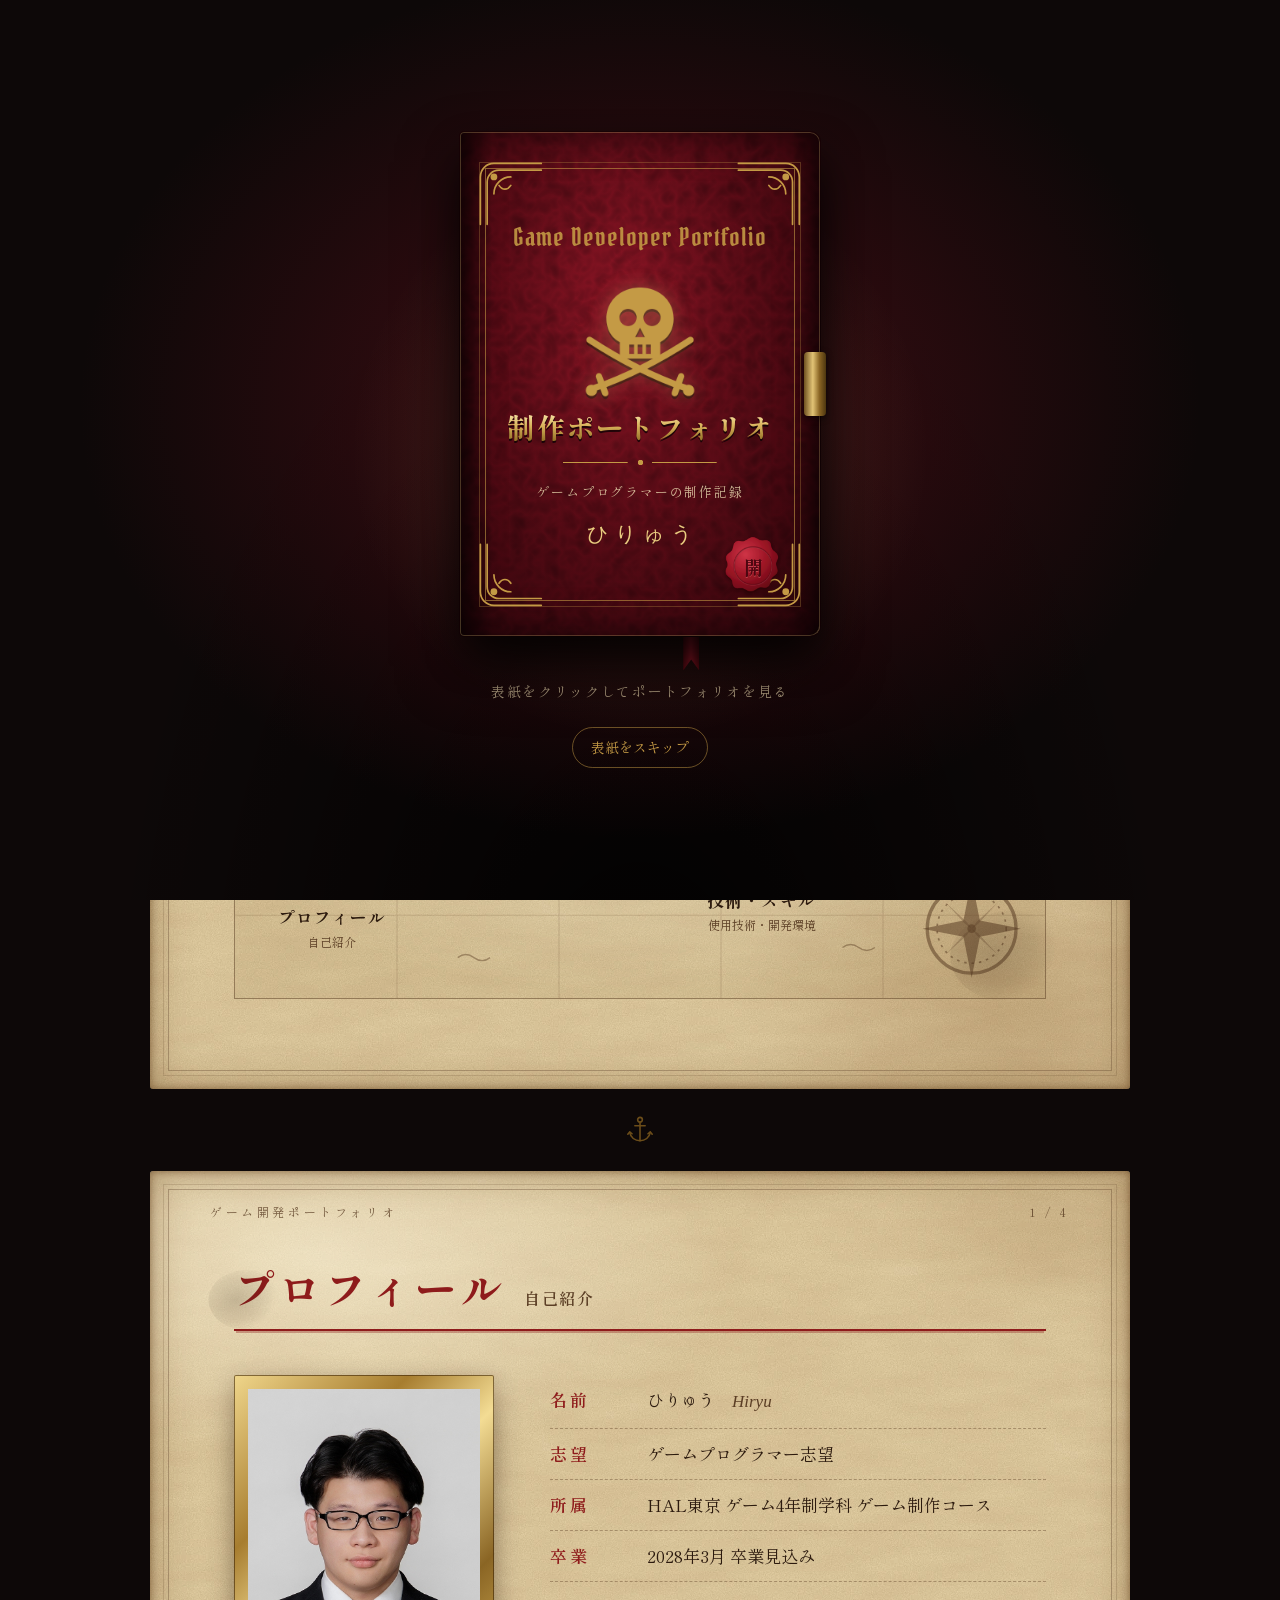
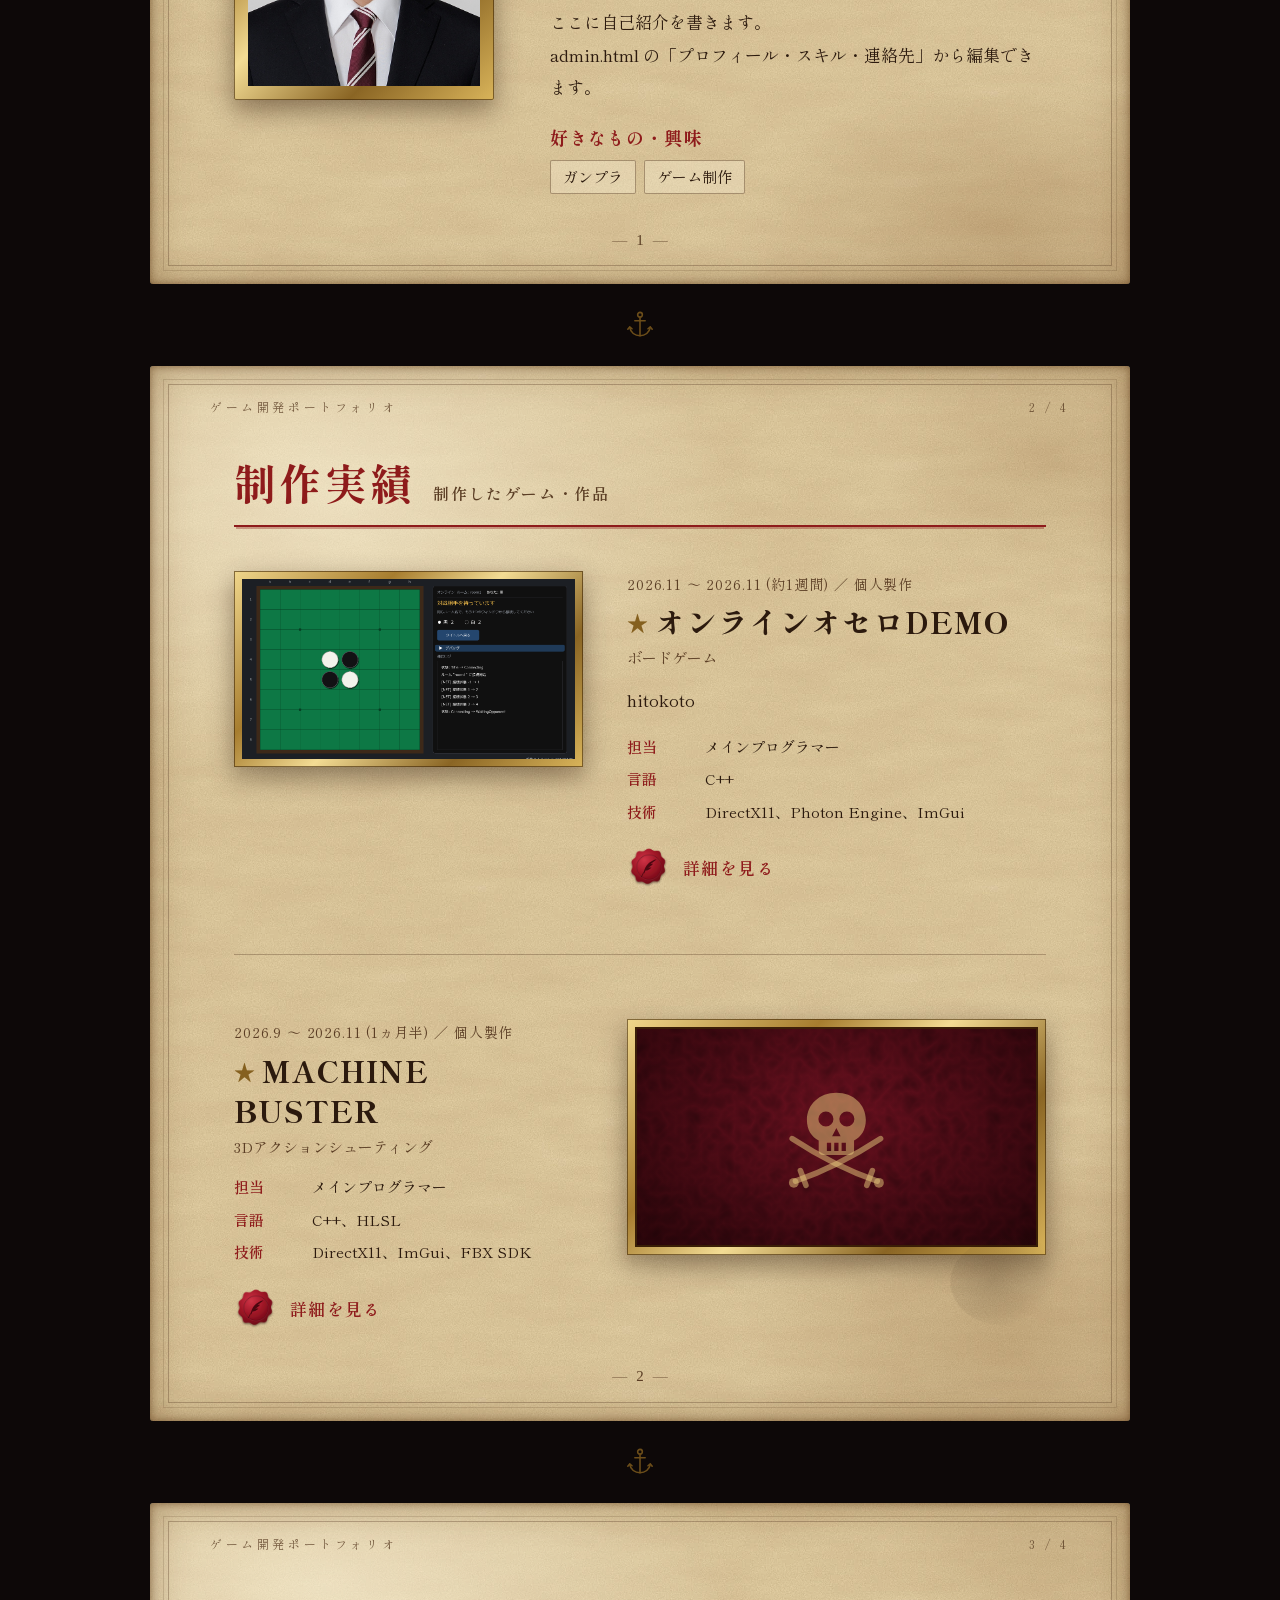
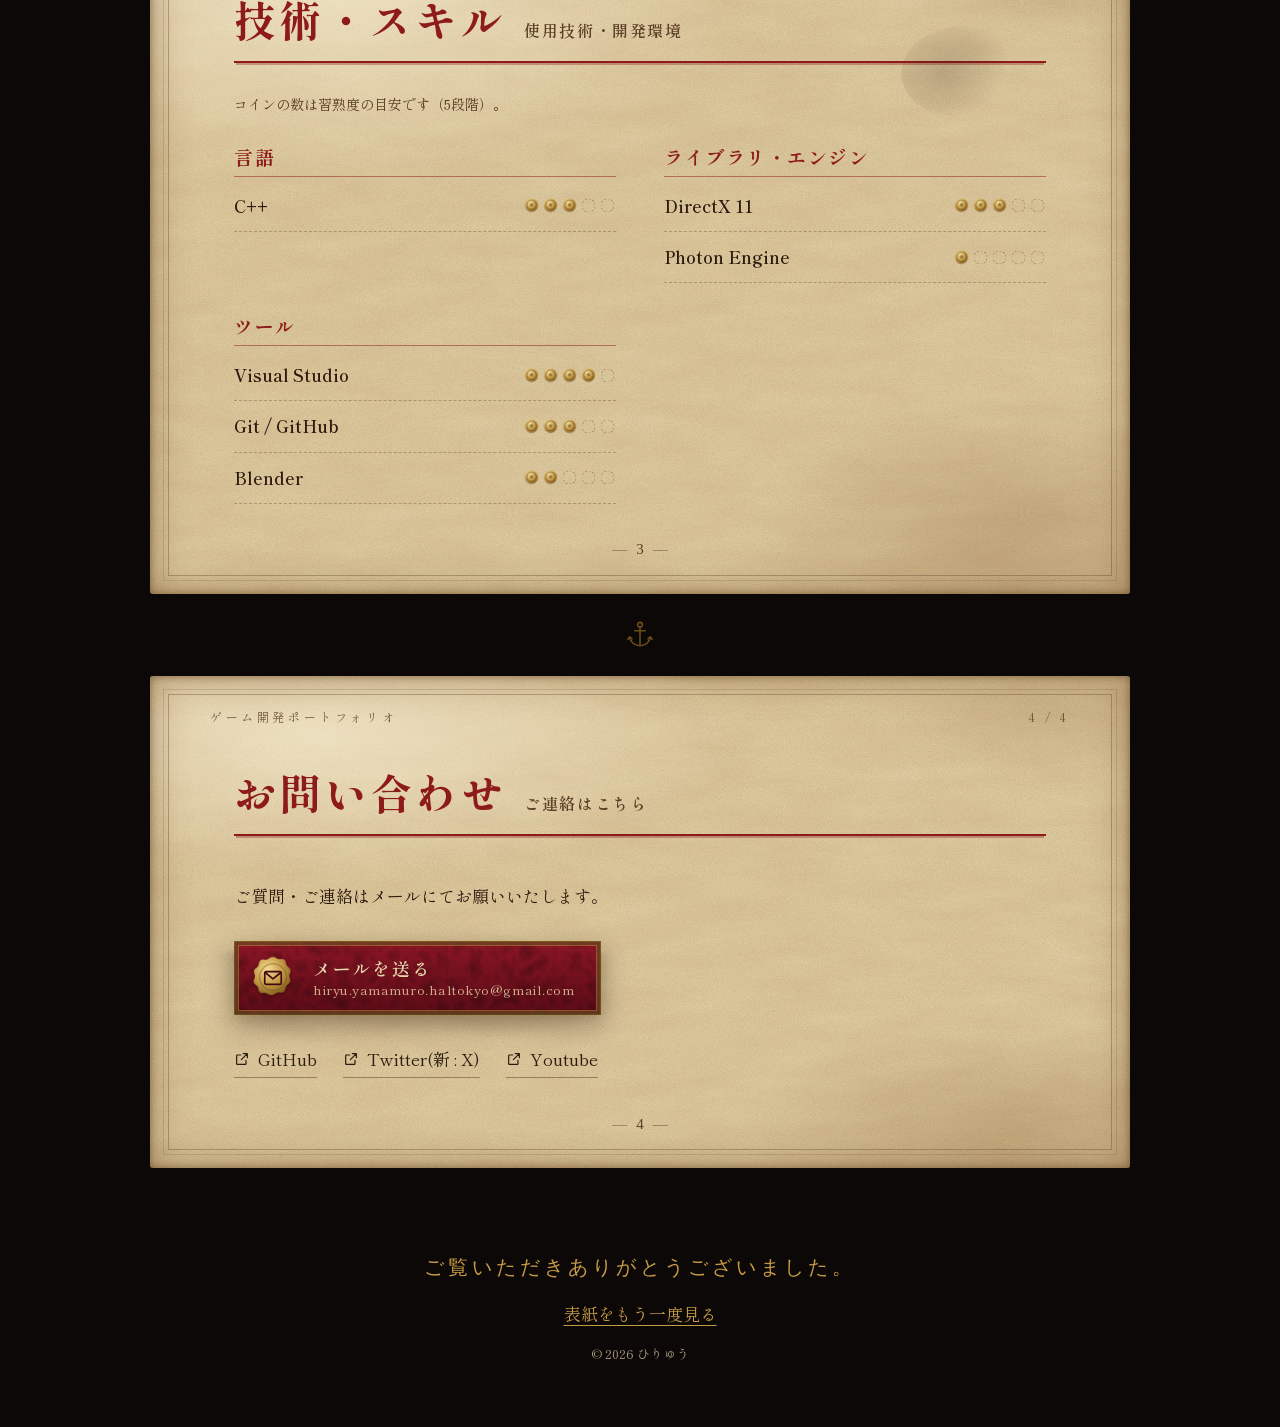
==== commit 734a8f22: "Add files via upload" ====
--- a/index.html
+++ b/index.html
@@ -17,7 +17,11 @@
   <link rel="preconnect" href="https://fonts.gstatic.com" crossorigin>
   <link rel="stylesheet" href="https://fonts.googleapis.com/css2?family=IM+Fell+English:ital@0;1&family=Pirata+One&family=Shippori+Mincho+B1:wght@500;700;800&family=Shippori+Mincho:wght@400;600&display=swap">
   <link rel="stylesheet" href="css/style.css">
-  <script>document.documentElement.classList.add('js');</script>
+  <script>
+    // データを読み込んで文章を差し替えるまで、初期の文章を隠しておく（3秒たっても終わらなければ表示）
+    document.documentElement.classList.add('js', 'is-loading');
+    setTimeout(function () { document.documentElement.classList.remove('is-loading'); }, 3000);
+  </script>
 </head>
 <body class="page-home">
   <a class="skip-link" href="#log">本文へ移動</a>
@@ -27,9 +31,9 @@
     <div class="cover-stage__glow" aria-hidden="true"></div>
     <div class="book" id="book">
       <div class="book__page" aria-hidden="true">
-        <p class="book__page-text" data-bind="texts.cover.page">この日誌を開いた者へ。
-ここに記すは、ひとりの船長が
-コードを武器に挑んだ航海の記録である。</p>
+        <p class="book__page-text" data-bind="texts.cover.page">このポートフォリオをご覧いただき、ありがとうございます。
+ここには、これまでに制作した作品や、開発を通じて学んだ技術、取り組んできたことをまとめています。
+一つひとつの制作経験を大切にしながら、技術と表現の幅を広げてきた記録です。</p>
         <svg class="book__page-mark"><use href="images/icons.svg#i-compass"/></svg>
       </div>
       <button class="book__cover" id="openBook" type="button" aria-label="表紙を開いてポートフォリオを見る">
@@ -40,11 +44,11 @@
           <svg class="cover__corner cover__corner--br"><use href="images/icons.svg#i-corner"/></svg>
         </span>
         <span class="cover__content">
-          <span class="cover__latin" data-bind="texts.cover.latin">Captain's Log</span>
+          <span class="cover__latin" data-bind="texts.cover.latin">Game Developer Portfolio</span>
           <img class="cover__emblem" src="images/fx/emblem.png" alt="" aria-hidden="true">
-          <span class="cover__title" data-bind="texts.cover.title">航海日誌</span>
+          <span class="cover__title" data-bind="texts.cover.title">制作ポートフォリオ</span>
           <span class="cover__rule" aria-hidden="true"></span>
-          <span class="cover__sub" data-bind="texts.cover.sub">ゲームプログラマー ポートフォリオ</span>
+          <span class="cover__sub" data-bind="texts.cover.sub">ゲームプログラマーの制作記録</span>
           <span class="cover__owner" data-bind="profile.name">ひりゅう</span>
         </span>
         <span class="cover__clasp" aria-hidden="true"></span>
@@ -54,7 +58,7 @@
       </button>
       <span class="book__ribbon" aria-hidden="true"></span>
     </div>
-    <p class="cover-stage__hint" data-bind="texts.cover.hint">表紙をクリックして日誌を開く</p>
+    <p class="cover-stage__hint" data-bind="texts.cover.hint">表紙をクリックしてポートフォリオを見る</p>
     <button class="cover-stage__skip" id="skipCover" type="button">表紙をスキップ</button>
   </div>
 
@@ -63,7 +67,7 @@
     <div class="site-header__inner">
       <a class="brand" href="#top">
         <svg class="brand__mark" aria-hidden="true"><use href="images/icons.svg#i-skull"/></svg>
-        <span class="brand__text"><span data-bind="texts.brand">航海日誌</span><small data-bind="profile.name">ひりゅう</small></span>
+        <span class="brand__text"><span data-bind="texts.brand">ゲーム開発ポートフォリオ</span><small data-bind="profile.name">ひりゅう</small></span>
       </a>
       <button class="nav-toggle" id="navToggle" type="button" aria-expanded="false" aria-controls="siteNav">
         <svg aria-hidden="true"><use href="images/icons.svg#i-compass"/></svg>
@@ -88,17 +92,17 @@
 
     <!-- ===== 序：はじめに ===== -->
     <article class="sheet sheet--intro" id="top" aria-labelledby="introTitle">
-      <div class="sheet__runner"><span data-bind="texts.brand">航海日誌</span><span>はじめに</span></div>
+      <div class="sheet__runner"><span data-bind="texts.brand">ゲーム開発ポートフォリオ</span><span>はじめに</span></div>
 
       <div class="intro">
-        <p class="intro__latin" data-bind="texts.intro.latin">The log of a game programmer</p>
+        <p class="intro__latin" data-bind="texts.intro.latin">Game Programmer Portfolio</p>
         <h1 class="intro__title" id="introTitle">
           <span class="intro__name" data-bind="profile.name">ひりゅう</span>
           <span class="intro__role" data-bind="profile.role">ゲームプログラマー志望</span>
         </h1>
-        <p class="intro__catch" data-bind="profile.catchphrase"></p>
-        <p class="intro__school"><span data-bind="profile.school"></span> <span data-bind="profile.graduation"></span></p>
-        <p class="intro__lead" data-bind="texts.intro.lead"></p>
+        <p class="intro__catch" data-bind="profile.catchphrase">ここにキャッチコピーを書きます</p>
+        <p class="intro__school"><span data-bind="profile.school">HAL東京 ゲーム4年制学科 ゲーム制作コース</span> <span data-bind="profile.graduation">2028年3月 卒業見込み</span></p>
+        <p class="intro__lead" data-bind="texts.intro.lead">ゲーム開発を通じて、アイデアを形にすることを目指しています。これまでの制作実績や使用技術、開発への取り組みを紹介します。</p>
       </div>
 
       <!-- 航海図ナビゲーション -->
@@ -114,10 +118,10 @@
         </svg>
         <svg class="chart__rose" aria-hidden="true"><use href="images/icons.svg#i-compass"/></svg>
         <ol class="chart__isles">
-          <li class="isle isle--1"><a href="#profile"><svg aria-hidden="true"><use href="images/icons.svg#i-quill"/></svg><span class="isle__name" data-bind="texts.chapters.profile.title">船長の素性</span><span class="isle__plain" data-bind="texts.chapters.profile.plain">プロフィール</span></a></li>
-          <li class="isle isle--2"><a href="#works"><svg aria-hidden="true"><use href="images/icons.svg#i-chest"/></svg><span class="isle__name" data-bind="texts.chapters.works.title">戦果の記録</span><span class="isle__plain" data-bind="texts.chapters.works.plain">制作作品</span></a></li>
-          <li class="isle isle--3"><a href="#skills"><svg aria-hidden="true"><use href="images/icons.svg#i-helm"/></svg><span class="isle__name" data-bind="texts.chapters.skills.title">武装と航海術</span><span class="isle__plain" data-bind="texts.chapters.skills.plain">スキル・使用技術</span></a></li>
-          <li class="isle isle--4"><a href="#contact"><svg aria-hidden="true"><use href="images/icons.svg#i-mark"/></svg><span class="isle__name" data-bind="texts.chapters.contact.title">寄港の手紙</span><span class="isle__plain" data-bind="texts.chapters.contact.plain">連絡先</span></a></li>
+          <li class="isle isle--1"><a href="#profile"><svg aria-hidden="true"><use href="images/icons.svg#i-quill"/></svg><span class="isle__name" data-bind="texts.chapters.profile.title">プロフィール</span><span class="isle__plain" data-bind="texts.chapters.profile.plain">自己紹介</span></a></li>
+          <li class="isle isle--2"><a href="#works"><svg aria-hidden="true"><use href="images/icons.svg#i-chest"/></svg><span class="isle__name" data-bind="texts.chapters.works.title">制作実績</span><span class="isle__plain" data-bind="texts.chapters.works.plain">制作したゲーム・作品</span></a></li>
+          <li class="isle isle--3"><a href="#skills"><svg aria-hidden="true"><use href="images/icons.svg#i-helm"/></svg><span class="isle__name" data-bind="texts.chapters.skills.title">技術・スキル</span><span class="isle__plain" data-bind="texts.chapters.skills.plain">使用技術・開発環境</span></a></li>
+          <li class="isle isle--4"><a href="#contact"><svg aria-hidden="true"><use href="images/icons.svg#i-mark"/></svg><span class="isle__name" data-bind="texts.chapters.contact.title">お問い合わせ</span><span class="isle__plain" data-bind="texts.chapters.contact.plain">ご連絡はこちら</span></a></li>
         </ol>
       </nav>
 
@@ -127,10 +131,10 @@
 
     <!-- ===== 壱：プロフィール ===== -->
     <section class="sheet" id="profile" aria-labelledby="profileTitle">
-      <div class="sheet__runner"><span data-bind="texts.brand">航海日誌</span><span>1 / 4</span></div>
+      <div class="sheet__runner"><span data-bind="texts.brand">ゲーム開発ポートフォリオ</span><span>1 / 4</span></div>
       <h2 class="sheet__title" id="profileTitle">
-        <span class="sheet__title-theme" data-bind="texts.chapters.profile.title">船長の素性</span>
-        <span class="sheet__title-plain" data-bind="texts.chapters.profile.plain">プロフィール</span>
+        <span class="sheet__title-theme" data-bind="texts.chapters.profile.title">プロフィール</span>
+        <span class="sheet__title-plain" data-bind="texts.chapters.profile.plain">自己紹介</span>
       </h2>
 
       <div class="profile">
@@ -142,12 +146,13 @@
         </figure>
         <div class="profile__body">
           <dl class="ledger">
-            <div><dt>名前</dt><dd><span data-bind="profile.name"></span><span class="ledger__sub" data-bind="profile.nameEn"></span></dd></div>
-            <div><dt>志望</dt><dd data-bind="profile.role"></dd></div>
-            <div><dt>所属</dt><dd data-bind="profile.school"></dd></div>
-            <div><dt>卒業</dt><dd data-bind="profile.graduation"></dd></div>
+            <div><dt>名前</dt><dd><span data-bind="profile.name">ひりゅう</span><span class="ledger__sub" data-bind="profile.nameEn">Hiryu</span></dd></div>
+            <div><dt>志望</dt><dd data-bind="profile.role">ゲームプログラマー志望</dd></div>
+            <div><dt>所属</dt><dd data-bind="profile.school">HAL東京 ゲーム4年制学科 ゲーム制作コース</dd></div>
+            <div><dt>卒業</dt><dd data-bind="profile.graduation">2028年3月 卒業見込み</dd></div>
           </dl>
-          <p class="profile__bio prose" data-bind="profile.bio"></p>
+          <p class="profile__bio prose" data-bind="profile.bio">ここに自己紹介を書きます。
+admin.html の「プロフィール・スキル・連絡先」から編集できます。</p>
           <div class="profile__likes" id="likesWrap" hidden>
             <h3 class="minor-title">好きなもの・興味</h3>
             <ul class="likes" id="likesList"></ul>
@@ -162,10 +167,10 @@
 
     <!-- ===== 弐：作品 ===== -->
     <section class="sheet sheet--works" id="works" aria-labelledby="worksTitle">
-      <div class="sheet__runner"><span data-bind="texts.brand">航海日誌</span><span>2 / 4</span></div>
+      <div class="sheet__runner"><span data-bind="texts.brand">ゲーム開発ポートフォリオ</span><span>2 / 4</span></div>
       <h2 class="sheet__title" id="worksTitle">
-        <span class="sheet__title-theme" data-bind="texts.chapters.works.title">戦果の記録</span>
-        <span class="sheet__title-plain" data-bind="texts.chapters.works.plain">制作作品</span>
+        <span class="sheet__title-theme" data-bind="texts.chapters.works.title">制作実績</span>
+        <span class="sheet__title-plain" data-bind="texts.chapters.works.plain">制作したゲーム・作品</span>
       </h2>
 
       <div class="filter" id="workFilter" role="group" aria-label="使用技術で絞り込む" hidden></div>
@@ -173,8 +178,8 @@
 
       <div class="empty" id="worksEmpty" hidden>
         <svg class="empty__chest" aria-hidden="true"><use href="images/icons.svg#i-chest"/></svg>
-        <p class="empty__title" data-bind="texts.worksEmpty.title">宝箱はまだ空っぽです</p>
-        <p class="empty__text" data-bind="texts.worksEmpty.text">船長はいま航海の真っ最中。戦果が積み込まれるまで、しばしお待ちを。</p>
+        <p class="empty__title" data-bind="texts.worksEmpty.title">現在、掲載できる作品はありません</p>
+        <p class="empty__text" data-bind="texts.worksEmpty.text">現在、制作実績を整理しています。公開可能な作品から順次追加していく予定です。</p>
       </div>
 
       <div class="sheet__folio" aria-hidden="true">2</div>
@@ -184,10 +189,10 @@
 
     <!-- ===== 参：スキル ===== -->
     <section class="sheet" id="skills" aria-labelledby="skillsTitle">
-      <div class="sheet__runner"><span data-bind="texts.brand">航海日誌</span><span>3 / 4</span></div>
+      <div class="sheet__runner"><span data-bind="texts.brand">ゲーム開発ポートフォリオ</span><span>3 / 4</span></div>
       <h2 class="sheet__title" id="skillsTitle">
-        <span class="sheet__title-theme" data-bind="texts.chapters.skills.title">武装と航海術</span>
-        <span class="sheet__title-plain" data-bind="texts.chapters.skills.plain">スキル・使用技術</span>
+        <span class="sheet__title-theme" data-bind="texts.chapters.skills.title">技術・スキル</span>
+        <span class="sheet__title-plain" data-bind="texts.chapters.skills.plain">使用技術・開発環境</span>
       </h2>
       <p class="skills__legend" id="skillsLegend" hidden>
         コインの数は習熟度の目安です（5段階）。
@@ -200,13 +205,13 @@
 
     <!-- ===== 肆：連絡先 ===== -->
     <section class="sheet sheet--contact" id="contact" aria-labelledby="contactTitle">
-      <div class="sheet__runner"><span data-bind="texts.brand">航海日誌</span><span>4 / 4</span></div>
+      <div class="sheet__runner"><span data-bind="texts.brand">ゲーム開発ポートフォリオ</span><span>4 / 4</span></div>
       <h2 class="sheet__title" id="contactTitle">
-        <span class="sheet__title-theme" data-bind="texts.chapters.contact.title">寄港の手紙</span>
-        <span class="sheet__title-plain" data-bind="texts.chapters.contact.plain">連絡先</span>
+        <span class="sheet__title-theme" data-bind="texts.chapters.contact.title">お問い合わせ</span>
+        <span class="sheet__title-plain" data-bind="texts.chapters.contact.plain">ご連絡はこちら</span>
       </h2>
       <div class="letter">
-        <p class="letter__message prose" data-bind="contact.message"></p>
+        <p class="letter__message prose" data-bind="contact.message">ご質問・ご連絡はメールにてお願いいたします。</p>
         <a class="seal-button" id="mailButton" href="#" hidden>
           <span class="seal-button__seal" aria-hidden="true"><svg class="seal-button__icon"><use href="images/icons.svg#i-mail"/></svg></span>
           <span class="seal-button__label">メールを送る<small id="mailAddress"></small></span>
@@ -218,7 +223,7 @@
   </main>
 
   <footer class="site-footer">
-    <p class="site-footer__end" data-bind="texts.footer">航海はまだ続く。</p>
+    <p class="site-footer__end" data-bind="texts.footer">ご覧いただきありがとうございました。</p>
     <button class="text-button" id="replayCover" type="button">表紙をもう一度見る</button>
     <p class="site-footer__copy">&copy; <span id="year"></span> <span data-bind="profile.name">ひりゅう</span></p>
   </footer>
--- a/css/style.css
+++ b/css/style.css
@@ -36,6 +36,8 @@
 /* ---------- 基本 ---------- */
 *, *::before, *::after { box-sizing: border-box; }
 [hidden] { display: none !important; }
+/* データを読み込むまで、差し替え前の文章を見せない */
+.is-loading [data-bind] { visibility: hidden; }
 html { scroll-behavior: smooth; scroll-padding-top: calc(var(--header-h) + 24px); }
 body {
   margin: 0;
@@ -495,6 +497,23 @@
 .entry__title a:hover { color: var(--rubric); text-decoration: underline; text-decoration-thickness: 1px; text-underline-offset: 6px; }
 .entry__genre { font-size: 15px; color: var(--ink-soft); margin-bottom: 12px; }
 .entry__summary { margin-bottom: 16px; }
+
+/* AI使用タグ */
+.ai-badge {
+  display: inline-block; font-size: 12.5px; line-height: 1.7; padding: 0 9px; border-radius: 2px;
+  letter-spacing: .06em; font-weight: 600; white-space: nowrap; vertical-align: .1em;
+}
+.ai-badge--used { color: var(--parchment); background: var(--rubric); }
+.ai-badge--none { color: var(--ink); background: rgba(255, 248, 225, .5); border: 1px solid var(--gold-dark); }
+.entry__ai { display: flex; flex-wrap: wrap; align-items: center; gap: 4px 10px; margin: -4px 0 12px; font-size: 14px; color: var(--ink-soft); }
+.spec .ai-badge--none { color: var(--parchment); background: rgba(0, 0, 0, .2); border-color: rgba(196, 154, 69, .6); }
+.ai-note { display: flex; flex-wrap: wrap; align-items: center; gap: 6px 12px; }
+.ai-list { list-style: none; margin: 0; padding: 0; display: grid; gap: 12px; }
+.ai-list__item { padding: 14px 18px; background: rgba(255, 248, 225, .35); border: 1px solid rgba(91, 62, 37, .35); border-left: 4px solid var(--gold-dark); }
+.ai-list__head { display: flex; flex-wrap: wrap; align-items: baseline; gap: 2px 12px; margin-bottom: 2px; }
+.ai-list__area { font-family: var(--f-display); font-weight: 700; font-size: 17px; }
+.ai-list__tool { font-size: 14px; color: var(--ink-soft); }
+.ai-list__tool::before { content: "使用AI："; }
 .entry__meta { margin: 0 0 20px; display: grid; gap: 4px; font-size: 15px; }
 .entry__meta > div { display: grid; grid-template-columns: 4.5em 1fr; gap: 10px; }
 .entry__meta dt { color: var(--rubric); font-weight: 600; }
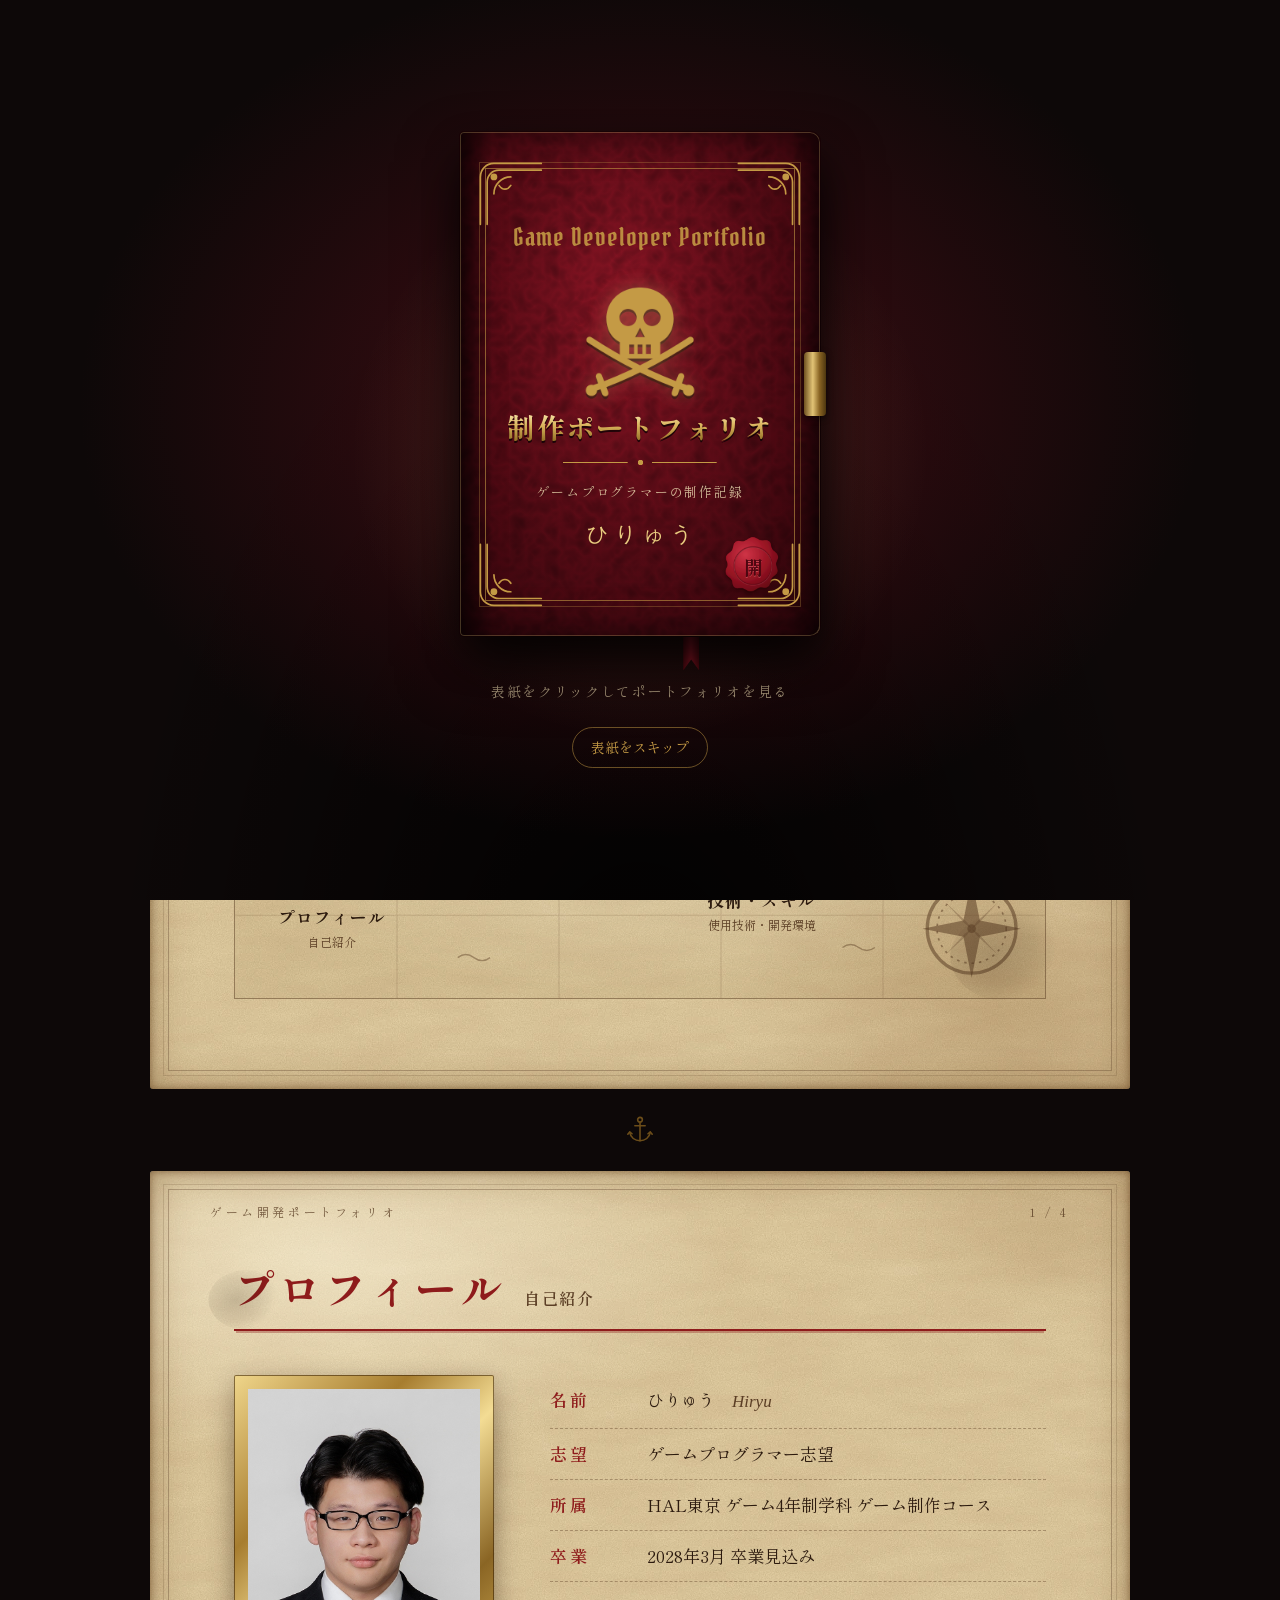
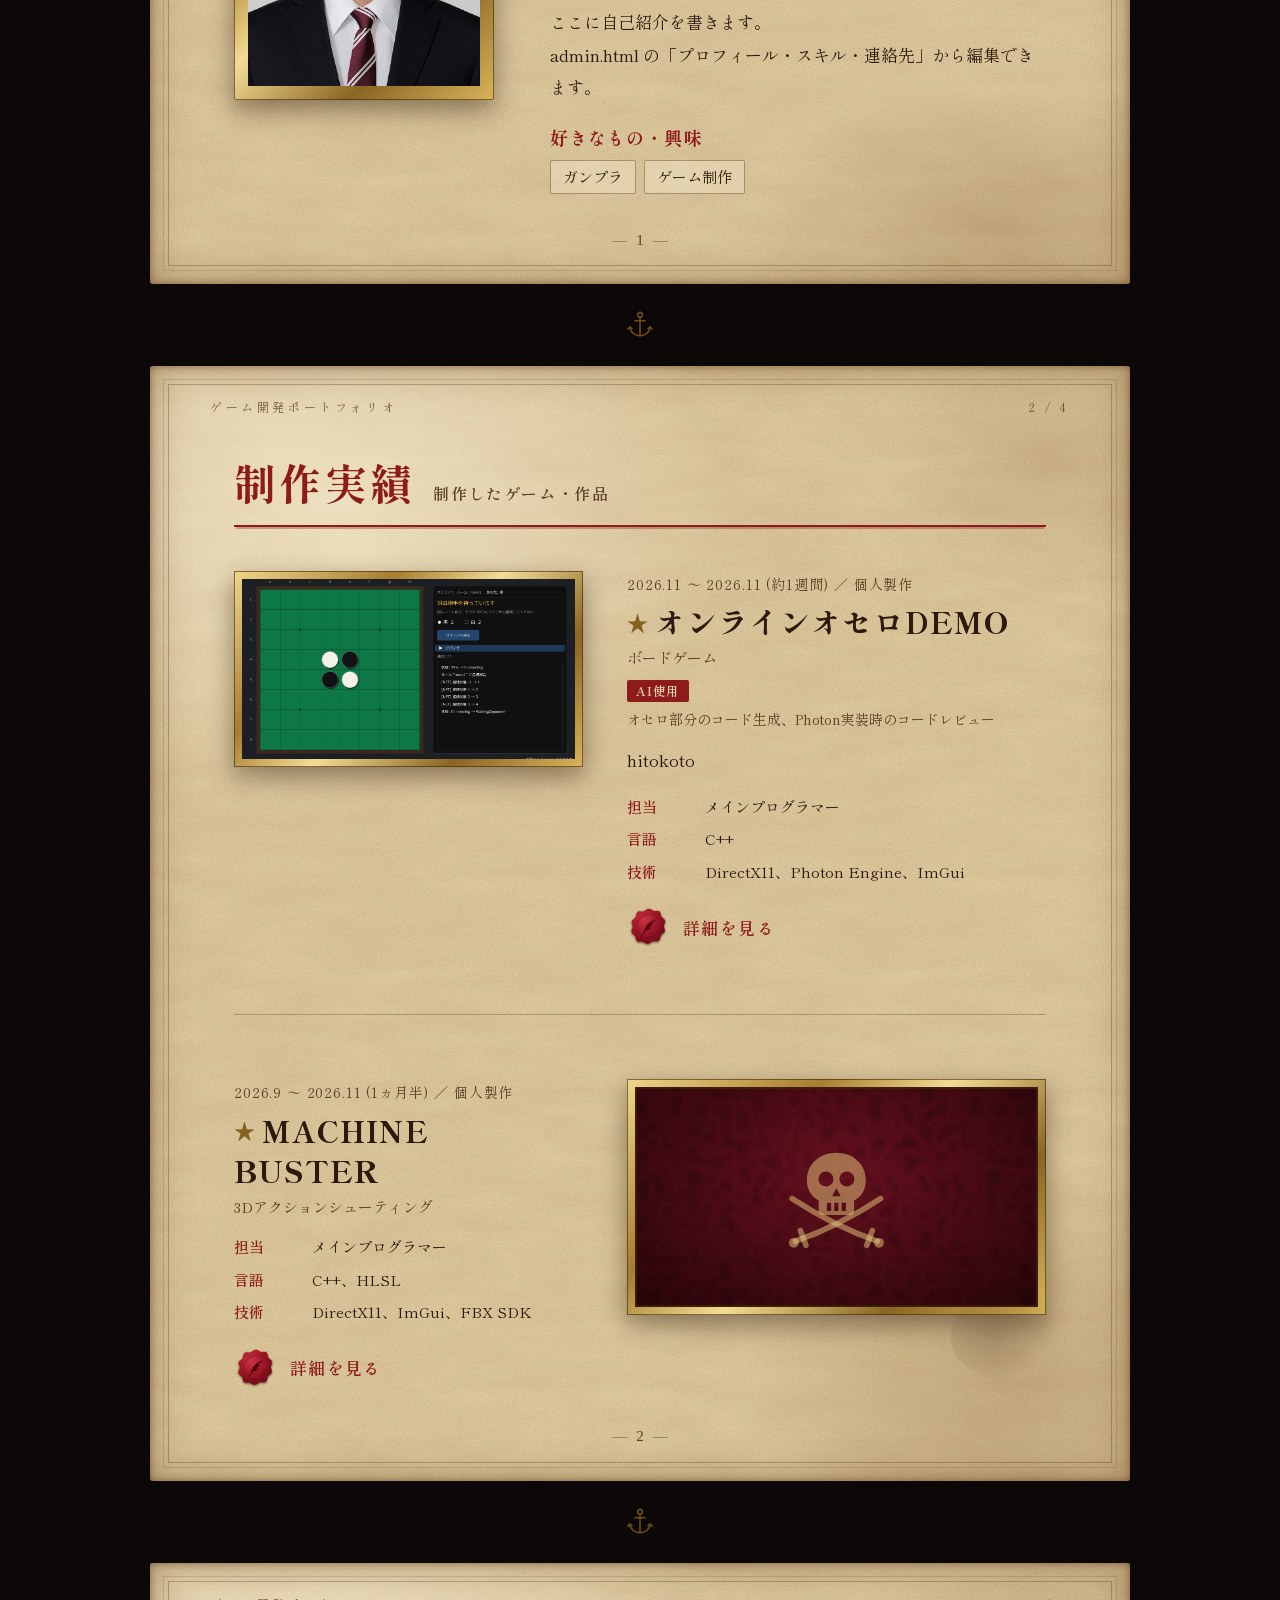
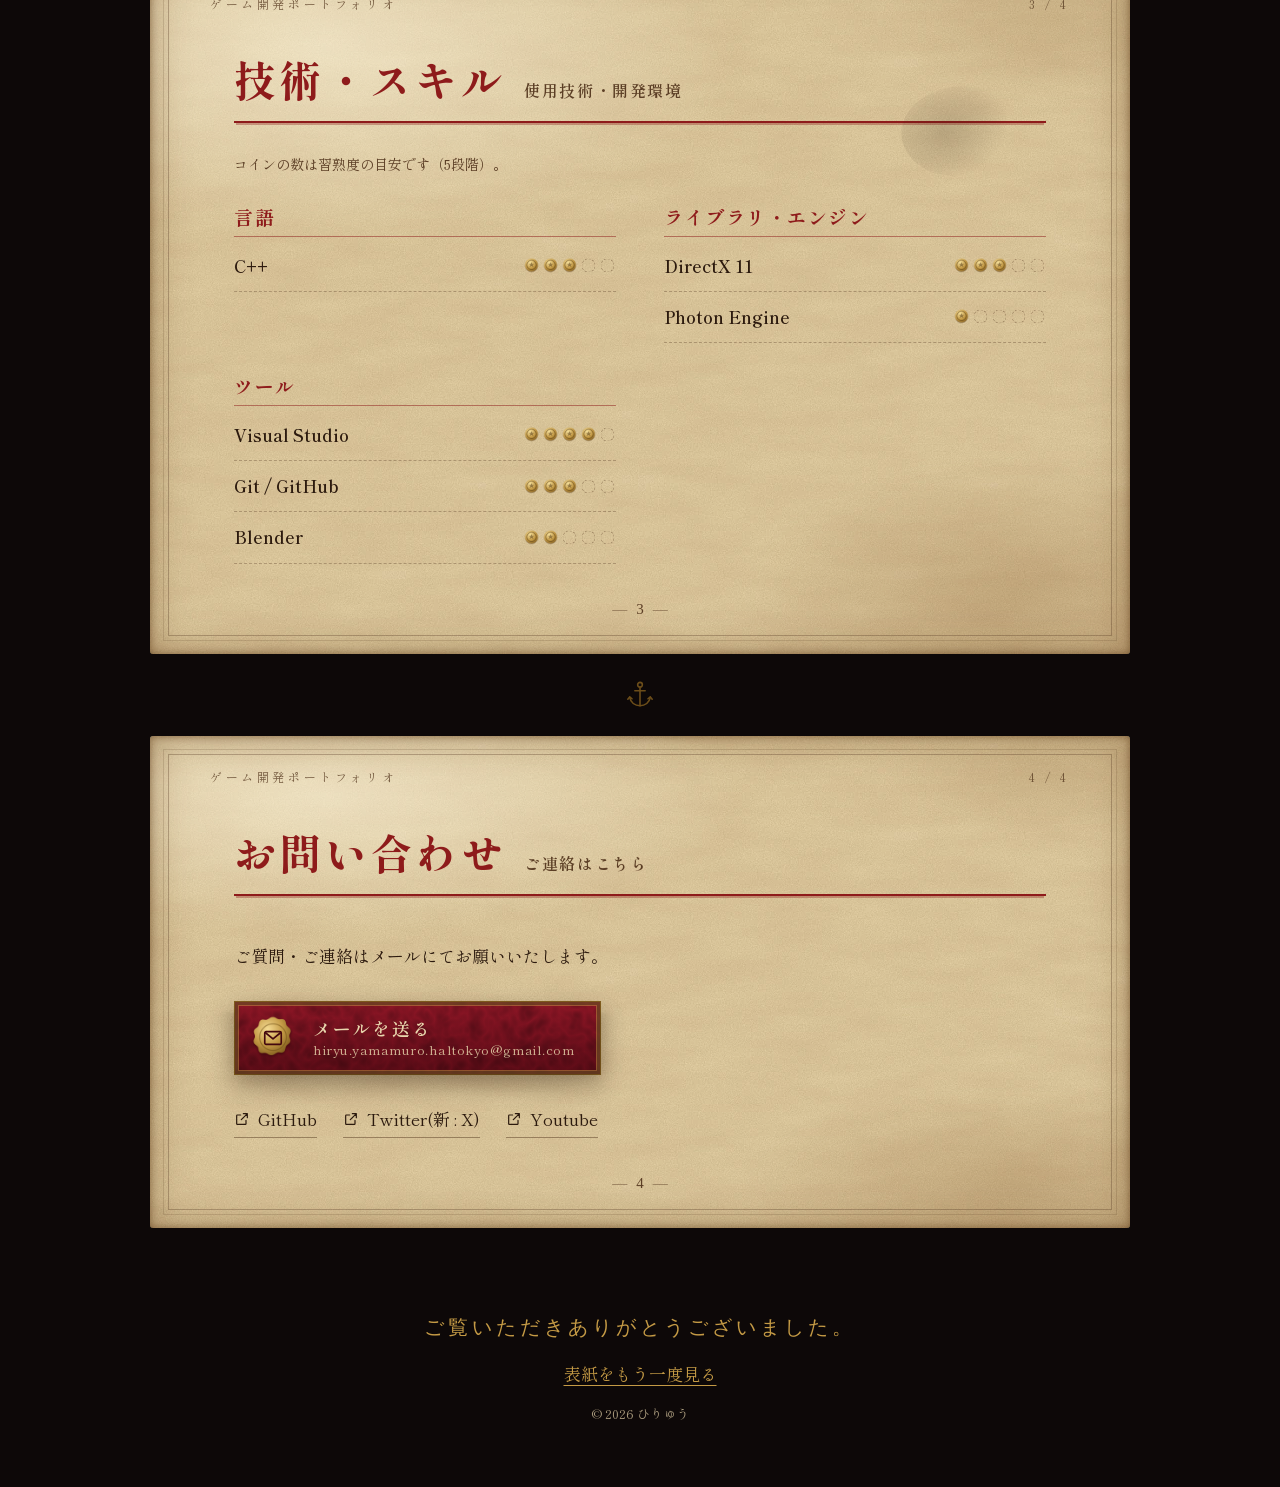
==== commit 3c001c73: "Add files via upload" ====
--- a/index.html
+++ b/index.html
@@ -77,6 +77,7 @@
         <ul>
           <li><a href="#profile">プロフィール</a></li>
           <li><a href="#works">作品</a></li>
+          <li data-section="internship"><a href="#internship">インターン</a></li>
           <li><a href="#skills">スキル</a></li>
           <li><a href="#contact">連絡先</a></li>
         </ul>
@@ -111,7 +112,8 @@
           <g class="chart__grid">
             <path d="M0 82H800M0 165H800M0 248H800M160 0V330M320 0V330M480 0V330M640 0V330"/>
           </g>
-          <path class="chart__route" d="M95 230 C170 150 220 120 300 120 S430 230 520 215 S640 110 712 92"/>
+          <path class="chart__route chart__route--4" d="M95 230 C170 150 220 120 300 120 S430 230 520 215 S640 110 712 92"/>
+          <path class="chart__route chart__route--5" d="M78 232 C140 150 190 112 245 112 S350 238 405 238 S505 112 565 112 S680 215 718 215"/>
           <g class="chart__waves">
             <path d="M40 70q8-6 16 0t16 0"/><path d="M380 50q8-6 16 0t16 0"/><path d="M600 280q8-6 16 0t16 0"/><path d="M220 290q8-6 16 0t16 0"/>
           </g>
@@ -120,6 +122,7 @@
         <ol class="chart__isles">
           <li class="isle isle--1"><a href="#profile"><svg aria-hidden="true"><use href="images/icons.svg#i-quill"/></svg><span class="isle__name" data-bind="texts.chapters.profile.title">プロフィール</span><span class="isle__plain" data-bind="texts.chapters.profile.plain">自己紹介</span></a></li>
           <li class="isle isle--2"><a href="#works"><svg aria-hidden="true"><use href="images/icons.svg#i-chest"/></svg><span class="isle__name" data-bind="texts.chapters.works.title">制作実績</span><span class="isle__plain" data-bind="texts.chapters.works.plain">制作したゲーム・作品</span></a></li>
+          <li class="isle isle--intern" data-section="internship"><a href="#internship"><svg aria-hidden="true"><use href="images/icons.svg#i-spyglass"/></svg><span class="isle__name" data-bind="texts.chapters.internship.title">インターンシップ</span><span class="isle__plain" data-bind="texts.chapters.internship.plain">参加した就業体験</span></a></li>
           <li class="isle isle--3"><a href="#skills"><svg aria-hidden="true"><use href="images/icons.svg#i-helm"/></svg><span class="isle__name" data-bind="texts.chapters.skills.title">技術・スキル</span><span class="isle__plain" data-bind="texts.chapters.skills.plain">使用技術・開発環境</span></a></li>
           <li class="isle isle--4"><a href="#contact"><svg aria-hidden="true"><use href="images/icons.svg#i-mark"/></svg><span class="isle__name" data-bind="texts.chapters.contact.title">お問い合わせ</span><span class="isle__plain" data-bind="texts.chapters.contact.plain">ご連絡はこちら</span></a></li>
         </ol>
@@ -131,7 +134,7 @@
 
     <!-- ===== 壱：プロフィール ===== -->
     <section class="sheet" id="profile" aria-labelledby="profileTitle">
-      <div class="sheet__runner"><span data-bind="texts.brand">ゲーム開発ポートフォリオ</span><span>1 / 4</span></div>
+      <div class="sheet__runner"><span data-bind="texts.brand">ゲーム開発ポートフォリオ</span><span class="sheet__no"></span></div>
       <h2 class="sheet__title" id="profileTitle">
         <span class="sheet__title-theme" data-bind="texts.chapters.profile.title">プロフィール</span>
         <span class="sheet__title-plain" data-bind="texts.chapters.profile.plain">自己紹介</span>
@@ -160,14 +163,14 @@
         </div>
       </div>
 
-      <div class="sheet__folio" aria-hidden="true">1</div>
+      <div class="sheet__folio" aria-hidden="true"></div>
     </section>
 
     <div class="between" aria-hidden="true"><svg><use href="images/icons.svg#i-anchor"/></svg></div>
 
     <!-- ===== 弐：作品 ===== -->
     <section class="sheet sheet--works" id="works" aria-labelledby="worksTitle">
-      <div class="sheet__runner"><span data-bind="texts.brand">ゲーム開発ポートフォリオ</span><span>2 / 4</span></div>
+      <div class="sheet__runner"><span data-bind="texts.brand">ゲーム開発ポートフォリオ</span><span class="sheet__no"></span></div>
       <h2 class="sheet__title" id="worksTitle">
         <span class="sheet__title-theme" data-bind="texts.chapters.works.title">制作実績</span>
         <span class="sheet__title-plain" data-bind="texts.chapters.works.plain">制作したゲーム・作品</span>
@@ -182,14 +185,27 @@
         <p class="empty__text" data-bind="texts.worksEmpty.text">現在、制作実績を整理しています。公開可能な作品から順次追加していく予定です。</p>
       </div>
 
-      <div class="sheet__folio" aria-hidden="true">2</div>
-    </section>
-
-    <div class="between" aria-hidden="true"><svg><use href="images/icons.svg#i-anchor"/></svg></div>
+      <div class="sheet__folio" aria-hidden="true"></div>
+    </section>
+
+    <div class="between" aria-hidden="true"><svg><use href="images/icons.svg#i-anchor"/></svg></div>
+
+    <!-- ===== インターンシップ（1件も無ければ非表示） ===== -->
+    <section class="sheet" id="internship" aria-labelledby="internTitle" data-section="internship">
+      <div class="sheet__runner"><span data-bind="texts.brand">ゲーム開発ポートフォリオ</span><span class="sheet__no"></span></div>
+      <h2 class="sheet__title" id="internTitle">
+        <span class="sheet__title-theme" data-bind="texts.chapters.internship.title">インターンシップ</span>
+        <span class="sheet__title-plain" data-bind="texts.chapters.internship.plain">参加した就業体験</span>
+      </h2>
+      <ol class="interns" id="internList"></ol>
+      <div class="sheet__folio" aria-hidden="true"></div>
+    </section>
+
+    <div class="between" aria-hidden="true" data-section="internship"><svg><use href="images/icons.svg#i-anchor"/></svg></div>
 
     <!-- ===== 参：スキル ===== -->
     <section class="sheet" id="skills" aria-labelledby="skillsTitle">
-      <div class="sheet__runner"><span data-bind="texts.brand">ゲーム開発ポートフォリオ</span><span>3 / 4</span></div>
+      <div class="sheet__runner"><span data-bind="texts.brand">ゲーム開発ポートフォリオ</span><span class="sheet__no"></span></div>
       <h2 class="sheet__title" id="skillsTitle">
         <span class="sheet__title-theme" data-bind="texts.chapters.skills.title">技術・スキル</span>
         <span class="sheet__title-plain" data-bind="texts.chapters.skills.plain">使用技術・開発環境</span>
@@ -198,14 +214,14 @@
         コインの数は習熟度の目安です（5段階）。
       </p>
       <div class="armory" id="skillList"></div>
-      <div class="sheet__folio" aria-hidden="true">3</div>
+      <div class="sheet__folio" aria-hidden="true"></div>
     </section>
 
     <div class="between" aria-hidden="true"><svg><use href="images/icons.svg#i-anchor"/></svg></div>
 
     <!-- ===== 肆：連絡先 ===== -->
     <section class="sheet sheet--contact" id="contact" aria-labelledby="contactTitle">
-      <div class="sheet__runner"><span data-bind="texts.brand">ゲーム開発ポートフォリオ</span><span>4 / 4</span></div>
+      <div class="sheet__runner"><span data-bind="texts.brand">ゲーム開発ポートフォリオ</span><span class="sheet__no"></span></div>
       <h2 class="sheet__title" id="contactTitle">
         <span class="sheet__title-theme" data-bind="texts.chapters.contact.title">お問い合わせ</span>
         <span class="sheet__title-plain" data-bind="texts.chapters.contact.plain">ご連絡はこちら</span>
@@ -218,7 +234,7 @@
         </a>
         <ul class="harbors" id="linkList"></ul>
       </div>
-      <div class="sheet__folio" aria-hidden="true">4</div>
+      <div class="sheet__folio" aria-hidden="true"></div>
     </section>
   </main>
 
--- a/css/style.css
+++ b/css/style.css
@@ -37,7 +37,7 @@
 *, *::before, *::after { box-sizing: border-box; }
 [hidden] { display: none !important; }
 /* データを読み込むまで、差し替え前の文章を見せない */
-.is-loading [data-bind] { visibility: hidden; }
+.is-loading [data-bind], .is-loading .sheet__no, .is-loading .sheet__folio { visibility: hidden; }
 html { scroll-behavior: smooth; scroll-padding-top: calc(var(--header-h) + 24px); }
 body {
   margin: 0;
@@ -342,6 +342,7 @@
   font-family: var(--f-display); font-size: 15px; color: var(--ink-soft);
 }
 .sheet__folio::before, .sheet__folio::after { content: "―"; margin: 0 .6em; opacity: .6; }
+.sheet__folio:empty { display: none; }
 
 .sheet__title {
   display: flex; align-items: baseline; flex-wrap: wrap; gap: 4px 18px;
@@ -405,6 +406,16 @@
 .isle--2 { left: 37.5%; top: 36%; }
 .isle--3 { left: 65%;  top: 65%; }
 .isle--4 { left: 89%;  top: 28%; }
+.chart__route--5, .isle--intern { display: none; }
+.chart--5 .chart__route--4 { display: none; }
+.chart--5 .chart__route--5 { display: inline; }
+.chart--5 .isle--intern { display: block; }
+.chart--5 .isle--1     { left: 9.5%; top: 70%; }
+.chart--5 .isle--2     { left: 30.5%; top: 34%; }
+.chart--5 .isle--intern { left: 50.5%; top: 72%; }
+.chart--5 .isle--3     { left: 70.5%; top: 34%; }
+.chart--5 .isle--4     { left: 90%;  top: 65%; }
+.chart--5 .chart__rose { right: auto; left: 2%; bottom: auto; top: 4%; width: 11%; }
 .isle a {
   display: flex; flex-direction: column; align-items: center; gap: 2px;
   text-decoration: none; color: var(--ink); padding: 6px 10px;
@@ -542,6 +553,24 @@
 .seal-link:hover span:last-child { text-decoration: underline; text-underline-offset: 5px; text-decoration-thickness: 1px; }
 
 /* 空のとき */
+/* インターンシップ：新しい順に縦に並べる */
+.interns { list-style: none; margin: 0; padding: 0 0 0 22px; border-left: 2px solid rgba(142, 27, 27, .55); display: grid; gap: 34px; }
+.intern { position: relative; }
+.intern::before {
+  content: ""; position: absolute; left: -30px; top: .55em; width: 12px; height: 12px; border-radius: 50%;
+  background: var(--rubric); box-shadow: 0 0 0 3px var(--parchment), 0 0 0 4px rgba(142, 27, 27, .45);
+}
+.intern__meta { font-size: 14px; color: var(--ink-soft); letter-spacing: .04em; }
+.intern__meta:empty { display: none; }
+.intern__company { font-size: clamp(21px, 3vw, 25px); font-weight: 800; letter-spacing: .03em; margin-top: 2px; }
+.intern__company a { text-decoration: none; border-bottom: 1px solid rgba(91, 62, 37, .5); }
+.intern__company a:hover { color: var(--rubric); border-bottom-color: var(--rubric); }
+.intern__program { font-family: var(--f-display); font-size: 17px; color: var(--ink-soft); margin-top: 2px; }
+.intern__rows { margin: 12px 0 0; display: grid; gap: 8px; }
+.intern__rows > div { display: grid; grid-template-columns: 7.5em 1fr; gap: 12px; }
+.intern__rows dt { color: var(--rubric); font-weight: 600; font-size: 15px; }
+.intern__rows dd { margin: 0; }
+
 .empty { text-align: center; padding: 30px 0 10px; }
 .empty__chest { width: 96px; height: 96px; margin: 0 auto 14px; color: var(--ink-soft); opacity: .75; }
 .empty__title { font-family: var(--f-display); font-weight: 700; font-size: 22px; color: var(--rubric); }
@@ -732,6 +761,10 @@
   .sheet__folio { bottom: 22px; }
 
   .profile { grid-template-columns: 1fr; }
+  .intern__rows > div { grid-template-columns: 1fr; gap: 0; }
+  .chart--5 .isle { position: static; transform: none; }
+  .chart--5 .chart__rose { left: auto; top: auto; width: 50px; right: 50%; transform: translateX(50%); bottom: 12px; }
+  .chart--5 .chart__route--5 { display: none; }
   .portrait { max-width: 220px; margin: 0 auto; }
 
   .entry { grid-template-columns: 1fr; }
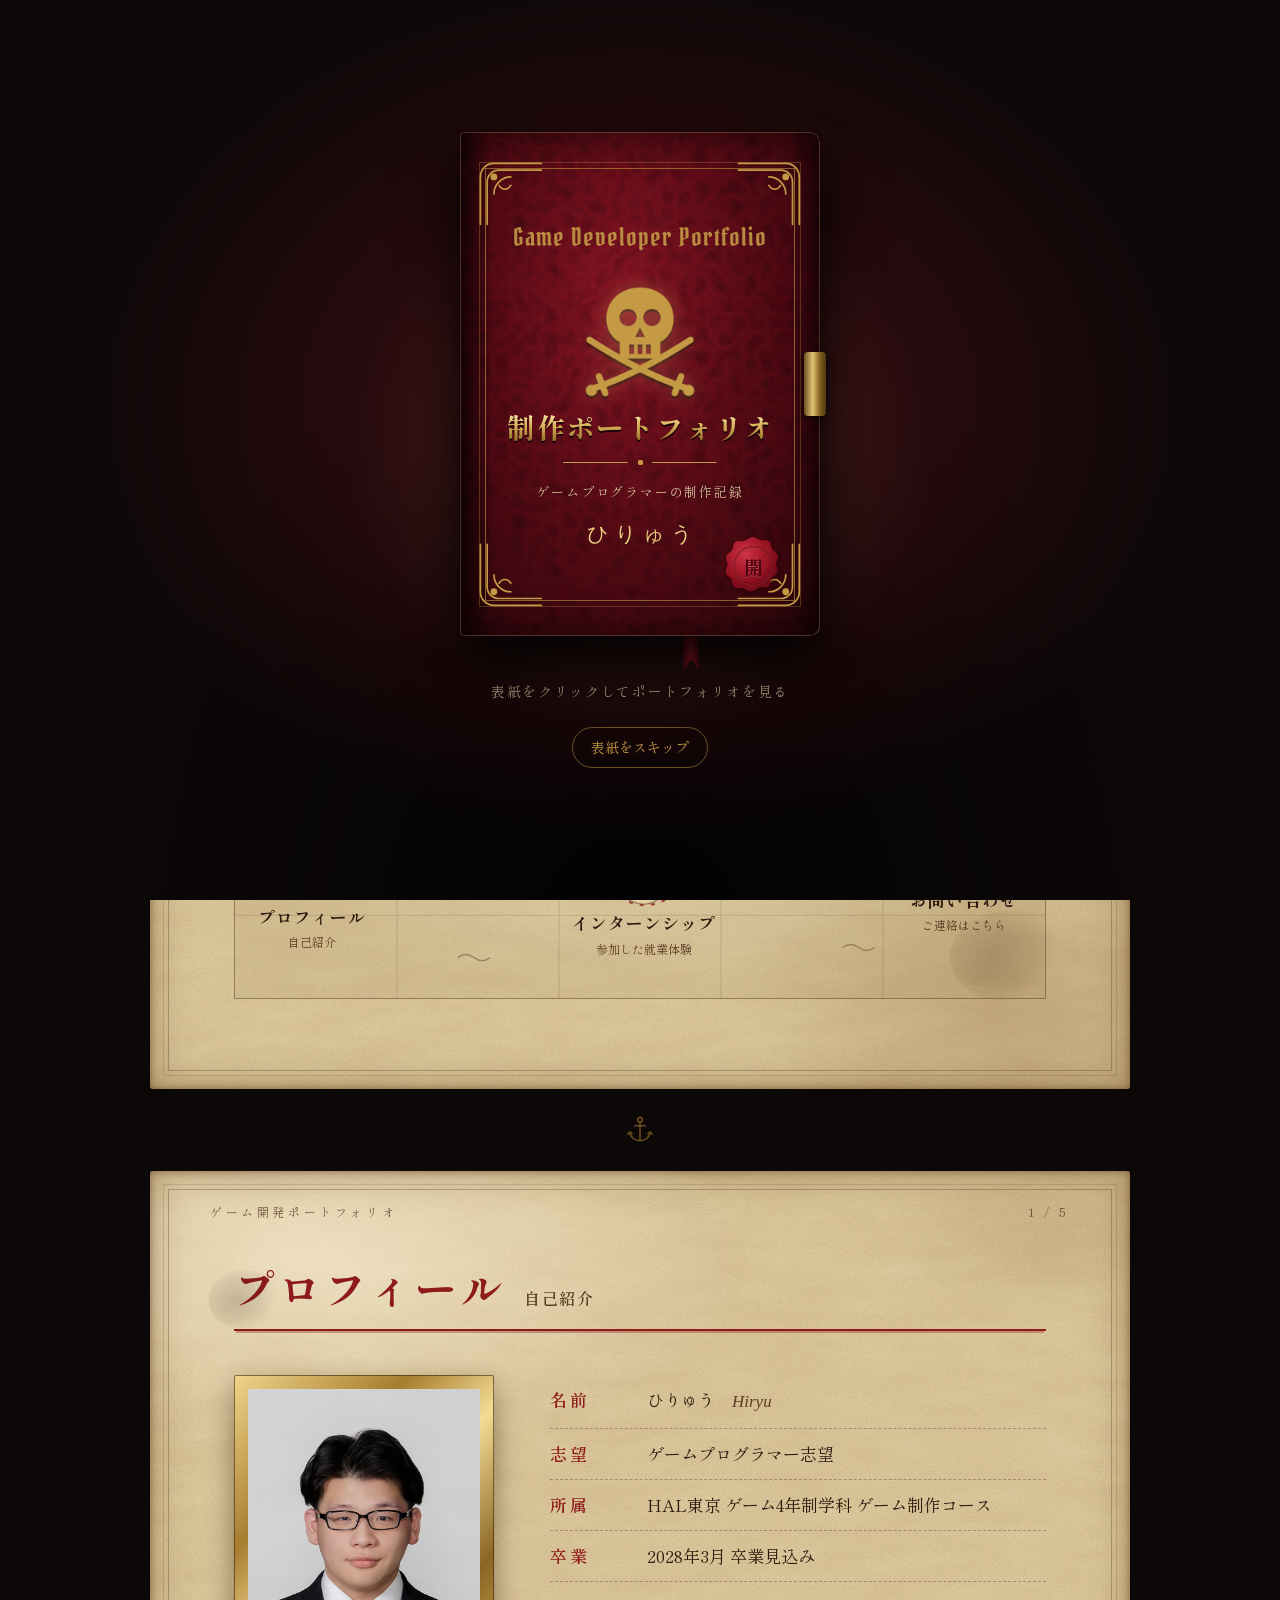
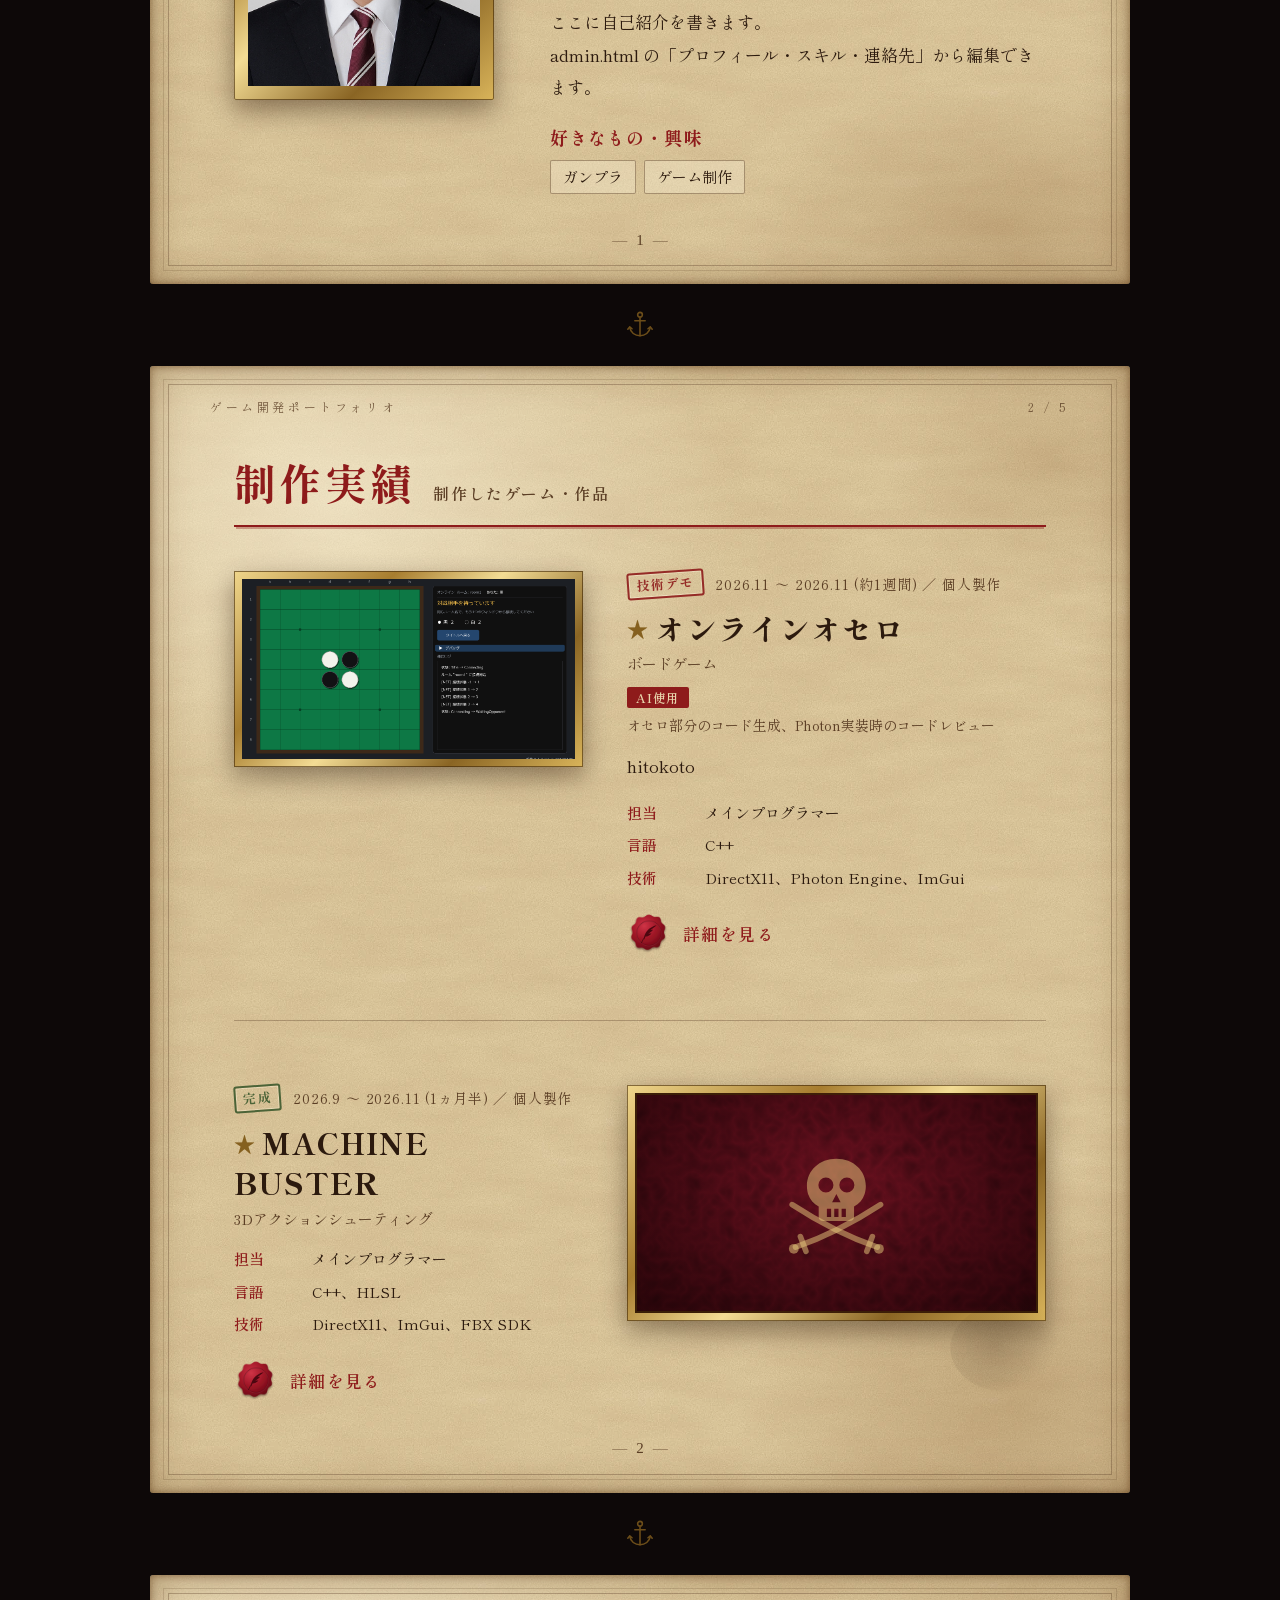
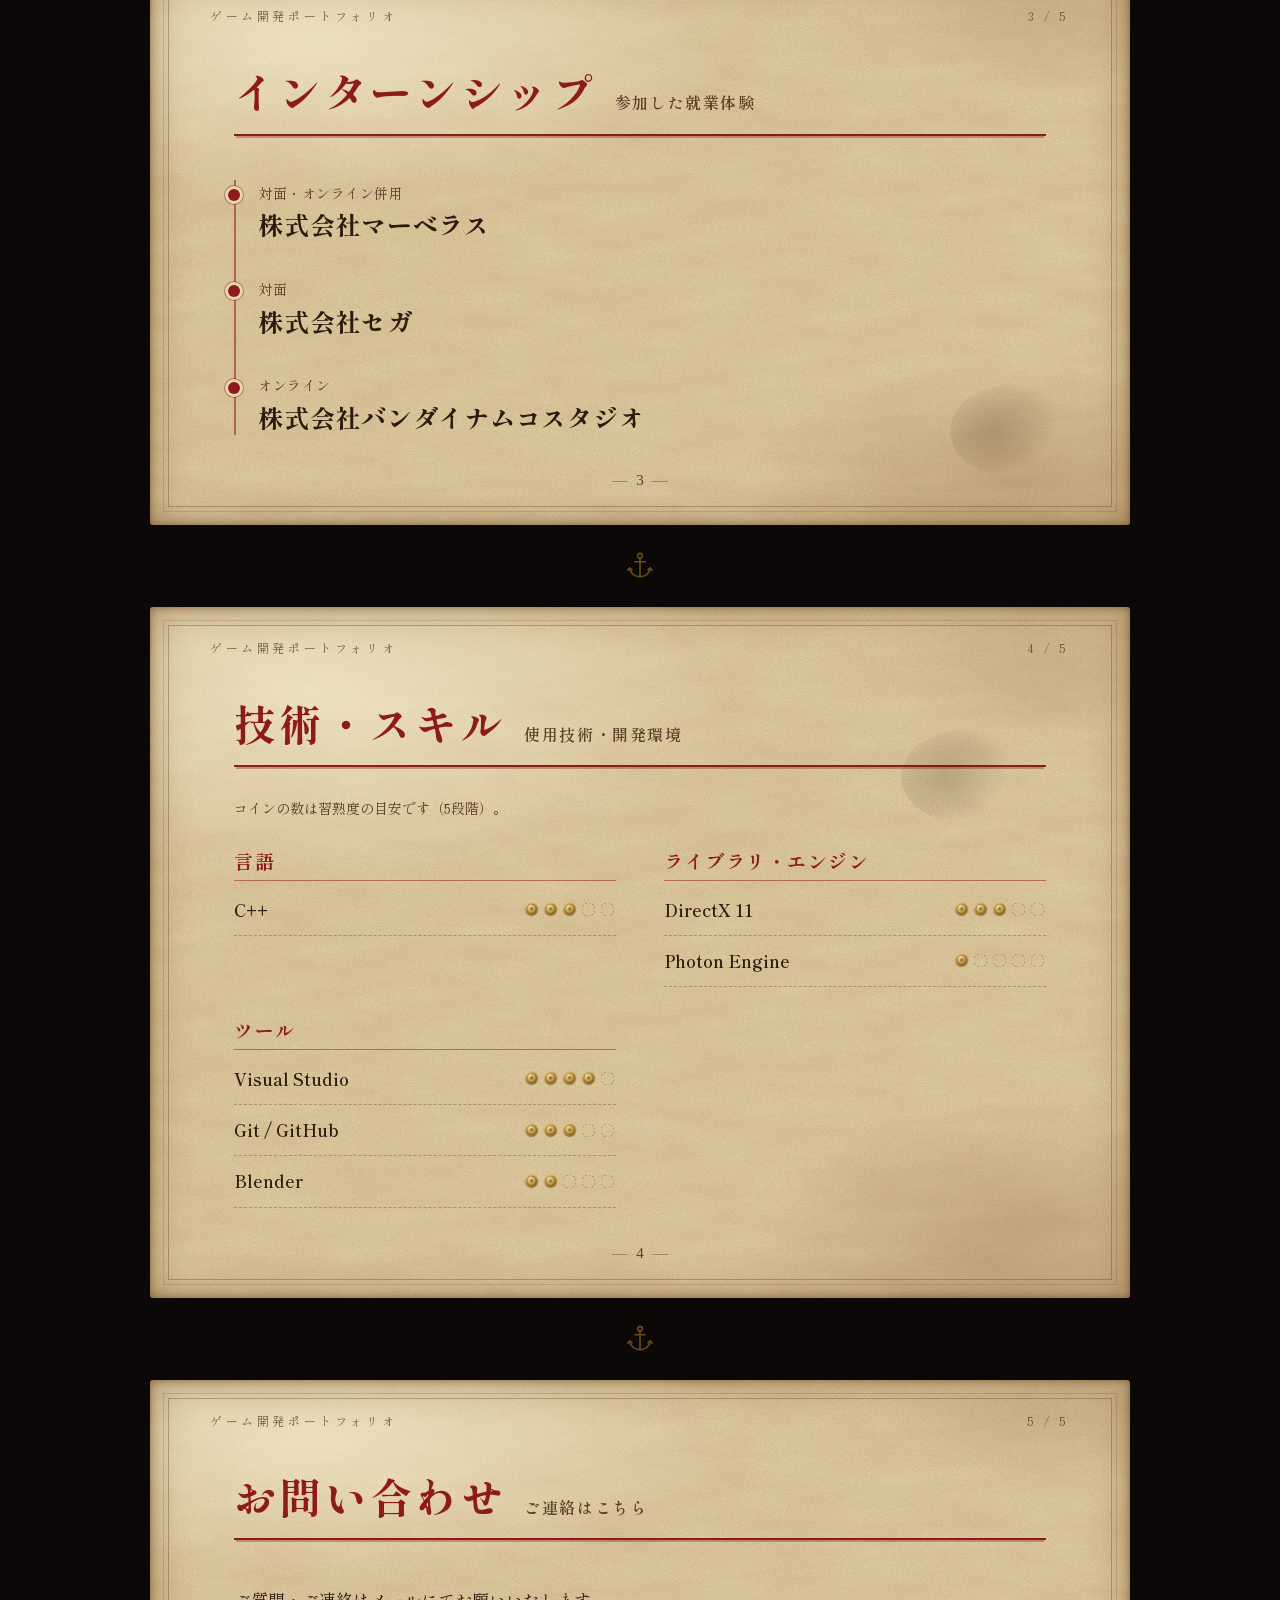
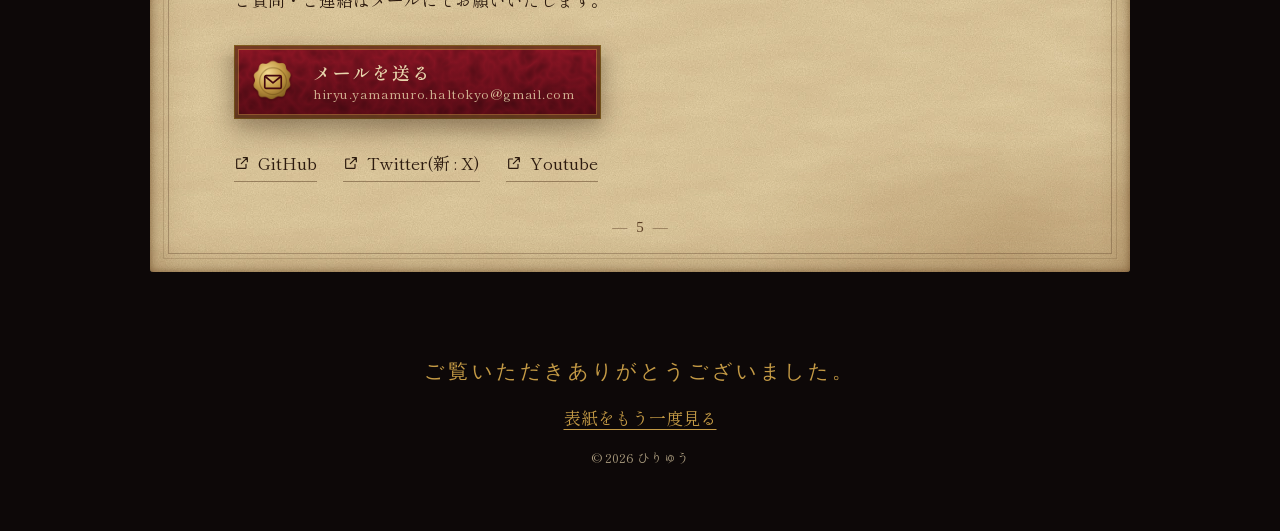
==== commit a15c6fea: "Add files via upload" ====
--- a/index.html
+++ b/index.html
@@ -176,8 +176,10 @@
         <span class="sheet__title-plain" data-bind="texts.chapters.works.plain">制作したゲーム・作品</span>
       </h2>
 
-      <div class="filter" id="workFilter" role="group" aria-label="使用技術で絞り込む" hidden></div>
+      <div class="tabs" id="workTabs" role="group" aria-label="分類で切り替える" hidden></div>
+      <div class="filter" id="workFilter" role="group" aria-label="状態・使用技術で絞り込む" hidden></div>
       <ol class="entries" id="workList" aria-live="polite"></ol>
+      <p class="no-match" id="worksNoMatch" hidden>この条件に当てはまる作品はありません。「すべて」を押すと全作品に戻ります。</p>
 
       <div class="empty" id="worksEmpty" hidden>
         <svg class="empty__chest" aria-hidden="true"><use href="images/icons.svg#i-chest"/></svg>
--- a/css/style.css
+++ b/css/style.css
@@ -529,6 +529,19 @@
 .entry__meta > div { display: grid; grid-template-columns: 4.5em 1fr; gap: 10px; }
 .entry__meta dt { color: var(--rubric); font-weight: 600; }
 .entry__meta dd { margin: 0; }
+/* 作品の状態：羊皮紙に押したスタンプ */
+.stamp {
+  display: inline-block; margin-left: .7em; padding: 0 .55em;
+  font-family: var(--f-display); font-weight: 800; font-size: 14px; line-height: 1.75; letter-spacing: .12em;
+  color: var(--rubric); border: 2px solid currentColor; border-radius: 3px;
+  box-shadow: inset 0 0 0 1px rgba(255, 248, 225, .5);
+  transform: rotate(-4deg); vertical-align: .35em; white-space: nowrap; opacity: .9;
+}
+.stamp--done { color: #3d5a2e; }
+.work-head__genre .stamp, .entry__date .stamp { font-size: 13px; vertical-align: .1em; margin: 0 .9em 0 0; }
+.work-head__genre .stamp { margin: 0 0 0 .9em; }
+.entry__date .stamp { margin-bottom: 6px; }
+.filter__sep { flex-basis: 100%; height: 0; } /* 状態タグの段と、技術タグの段を分ける */
 .entry--featured .entry__title::before { content: "★ "; color: var(--gold-dark); font-size: .7em; vertical-align: .15em; }
 
 .tags { display: flex; flex-wrap: wrap; gap: 6px; list-style: none; padding: 0; margin: 0; }
@@ -540,6 +553,41 @@
   border: 0 solid transparent;
   border-image: url("../images/fx/drop-shadow.png") 96 / 48px / 40px stretch;
 }
+
+/* 分類タブ（作品一覧の上）：本の見出しタブのように */
+.tabs { display: flex; flex-wrap: wrap; gap: 4px; border-bottom: 2px solid var(--rubric); margin-bottom: 20px; }
+.tab {
+  display: inline-flex; align-items: center; gap: 8px; padding: 8px 18px 7px; cursor: pointer;
+  font: inherit; font-family: var(--f-display); font-weight: 700; font-size: 16px; letter-spacing: .04em;
+  color: var(--ink-soft); background: rgba(255, 248, 225, .35);
+  border: 1px solid rgba(91, 62, 37, .45); border-bottom: 0; border-radius: 6px 6px 0 0;
+}
+.tab:hover { color: var(--rubric); }
+.tab[aria-pressed="true"] { color: var(--parchment); background: var(--leather), linear-gradient(180deg, #8f1626, #5e0c17); border-color: var(--crimson-deep); }
+.tab__count { font-family: var(--f-body); font-weight: 400; font-size: 12px; min-width: 1.6em; padding: 0 5px; text-align: center; border-radius: 99px; background: rgba(91, 62, 37, .15); }
+.tab[aria-pressed="true"] .tab__count { background: rgba(255, 248, 225, .2); }
+.no-match { text-align: center; color: var(--ink-soft); padding: 20px 0; }
+
+/* 作品ごとの分類ラベル */
+.platforms { display: flex; flex-wrap: wrap; gap: 6px; list-style: none; margin: 4px 0 8px; padding: 0; }
+.platform { font-size: 12.5px; font-weight: 600; letter-spacing: .04em; line-height: 1.8; padding: 0 10px; border-radius: 99px; color: var(--parchment); background: var(--ink-soft); }
+.platform--switch { background: #a8202d; }
+.platform--unityroom { background: #2b2b2b; }
+.platform--directx { background: #3b5a2a; }
+
+/* 遊ぶボタン */
+.play-button {
+  display: inline-flex; align-items: center; gap: 8px; padding: 9px 20px 9px 14px; text-decoration: none;
+  font-weight: 700; letter-spacing: .06em; color: var(--black);
+  background: linear-gradient(180deg, #f3dc94, #c49a45 60%, #a37a2c); border: 1px solid #7d5a1c; border-radius: 3px;
+  box-shadow: inset 0 1px 0 rgba(255, 255, 255, .5);
+}
+.play-button:hover { background: linear-gradient(180deg, #f8e6ab, #d2a94f 60%, #ad8433); }
+.play-button__icon { width: 18px; height: 18px; }
+.play-button--small { padding: 6px 14px 6px 10px; font-size: 14px; }
+.entry__actions { display: flex; flex-wrap: wrap; align-items: center; gap: 12px 24px; }
+.work-head__row { display: flex; flex-wrap: wrap; align-items: center; gap: 12px 20px; margin-top: 16px; }
+.work-head__row .platforms { margin: 0; }
 
 /* 封蝋つきリンク */
 .seal-link {
@@ -761,6 +809,7 @@
   .sheet__folio { bottom: 22px; }
 
   .profile { grid-template-columns: 1fr; }
+  .tab { padding: 6px 12px 5px; font-size: 14px; }
   .intern__rows > div { grid-template-columns: 1fr; gap: 0; }
   .chart--5 .isle { position: static; transform: none; }
   .chart--5 .chart__rose { left: auto; top: auto; width: 50px; right: 50%; transform: translateX(50%); bottom: 12px; }
